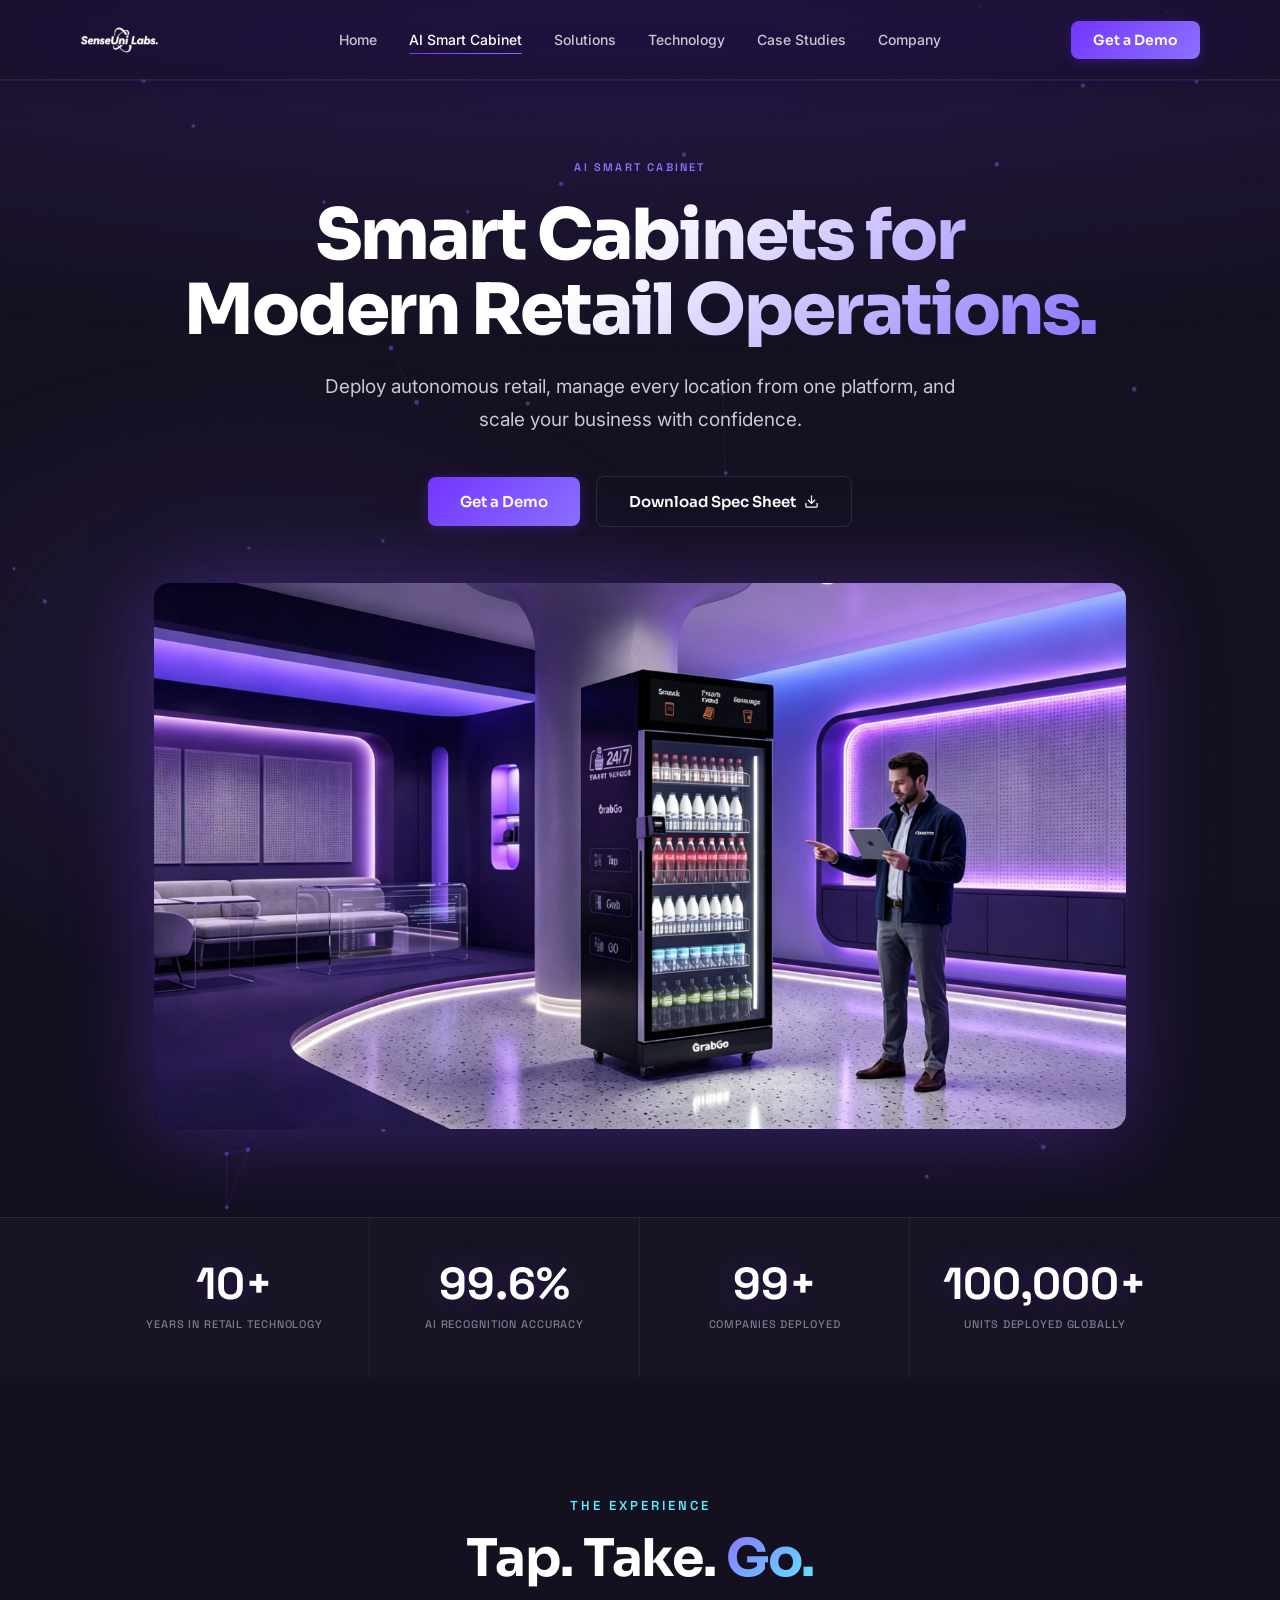
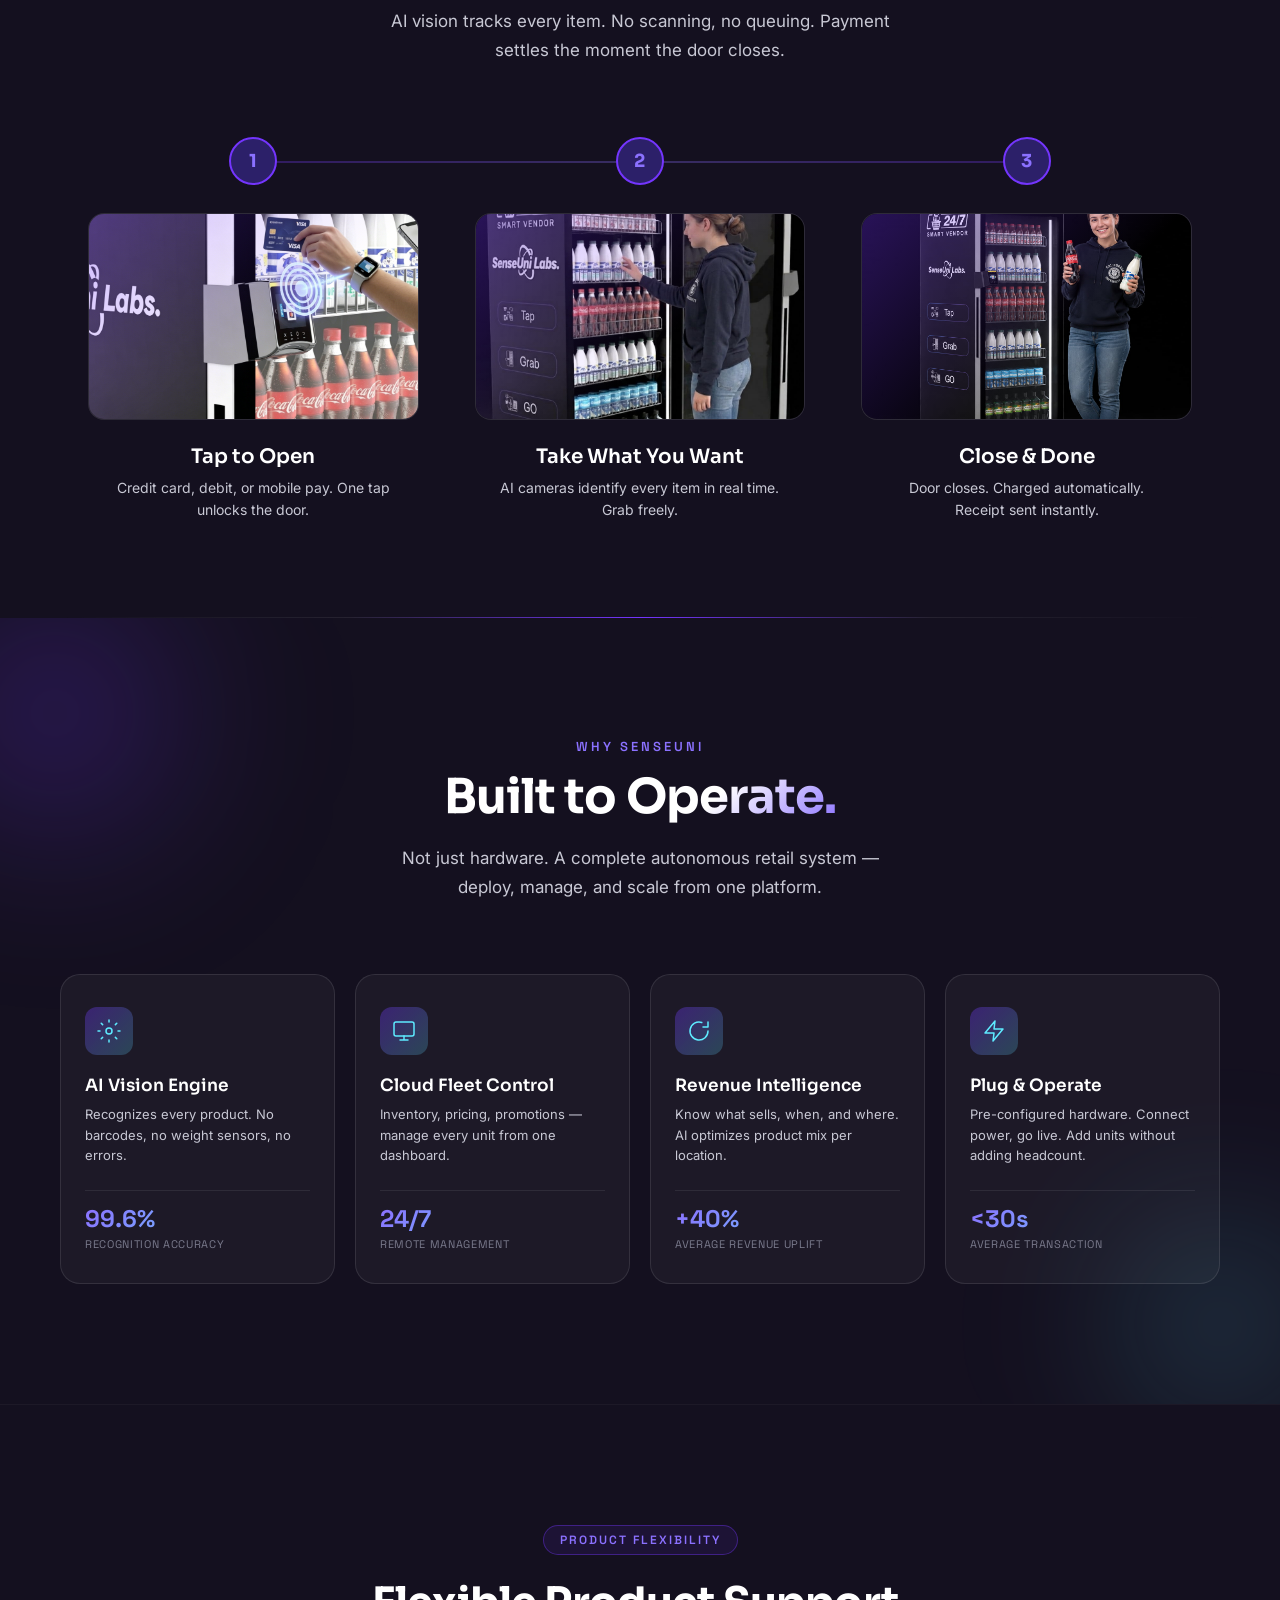
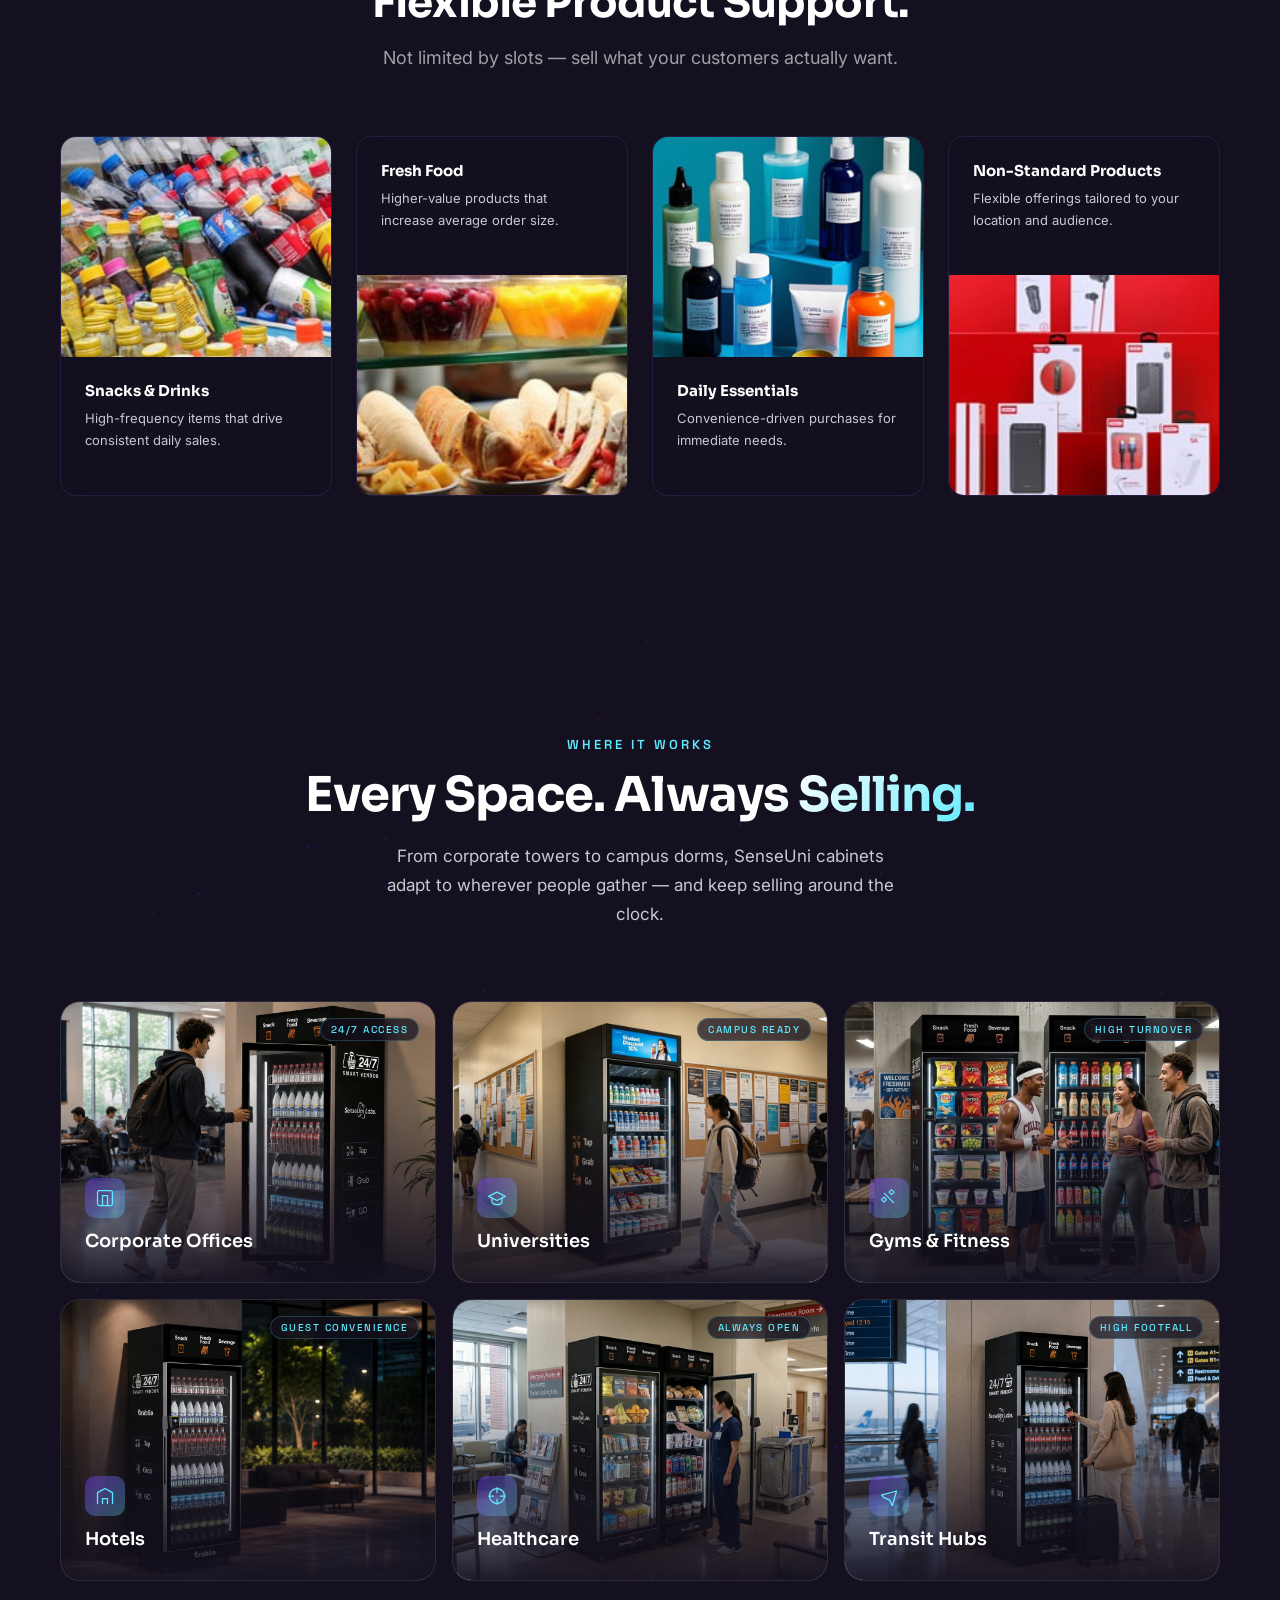
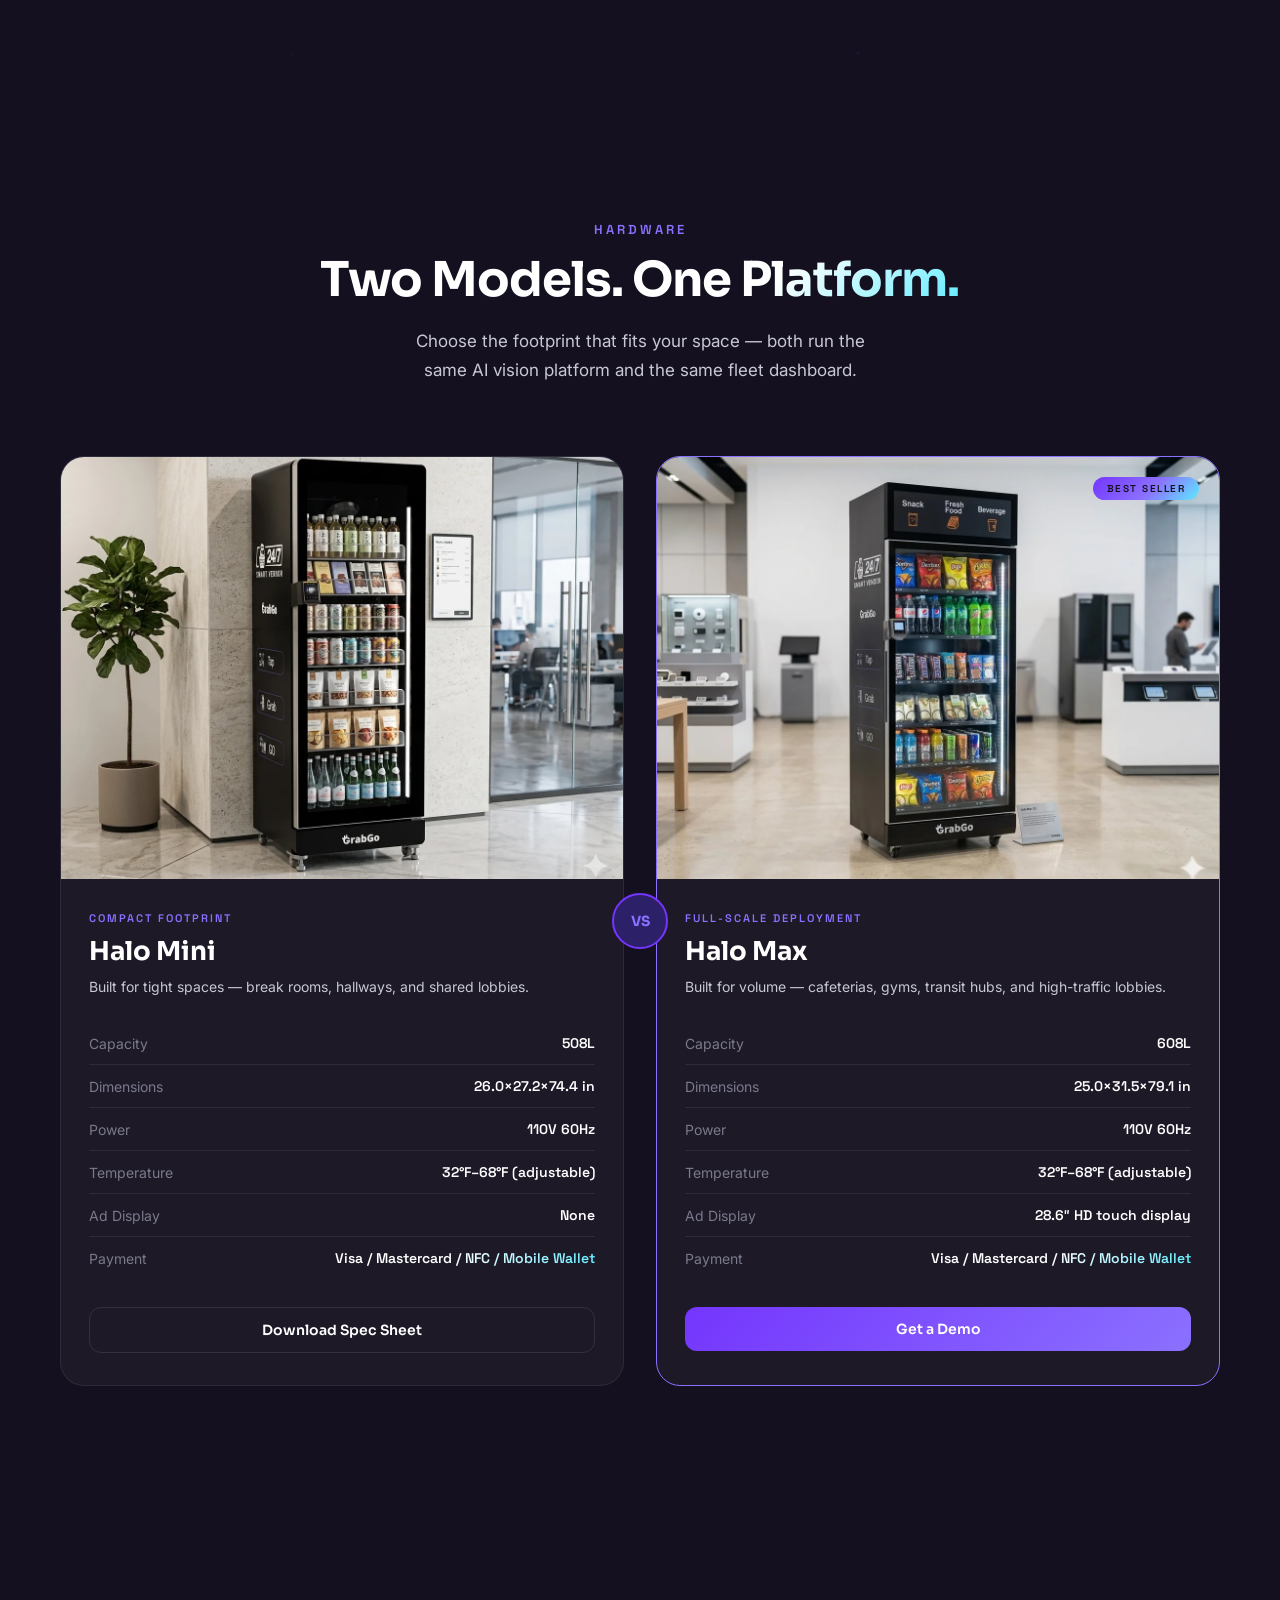
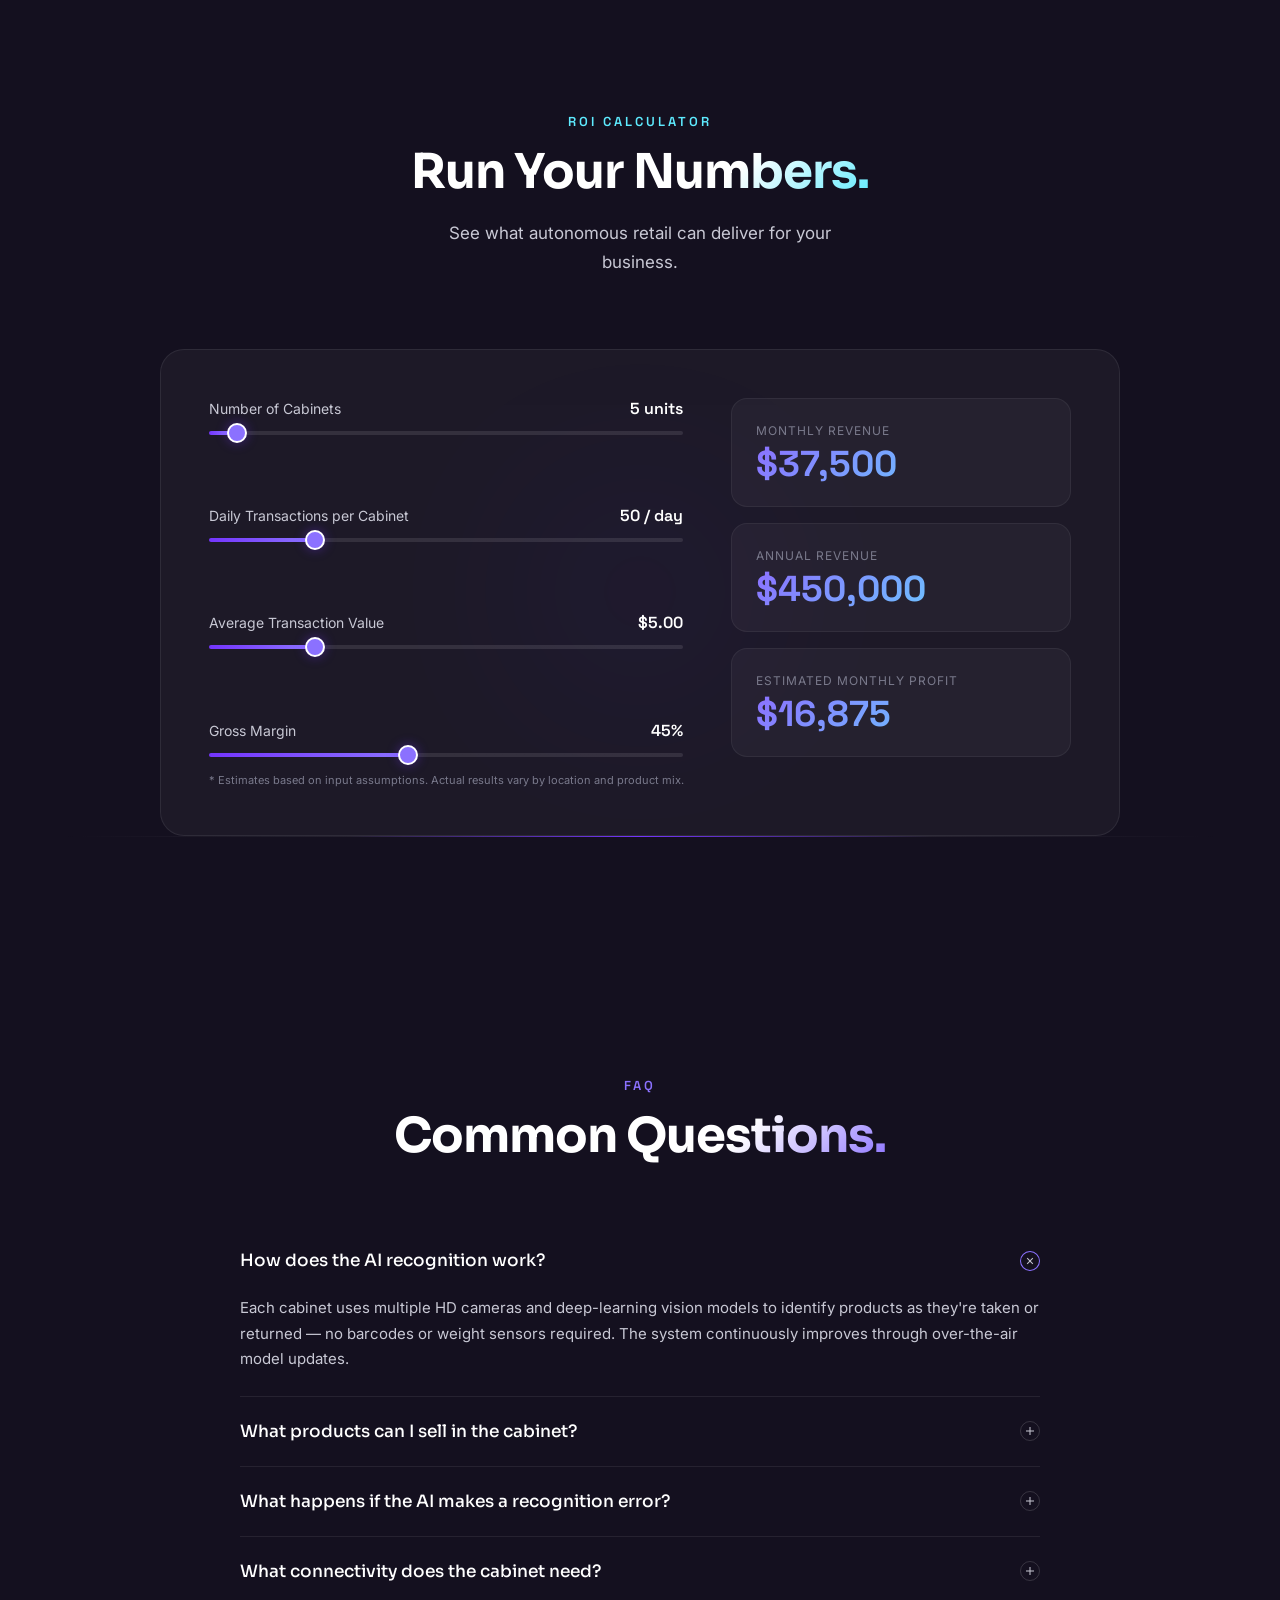
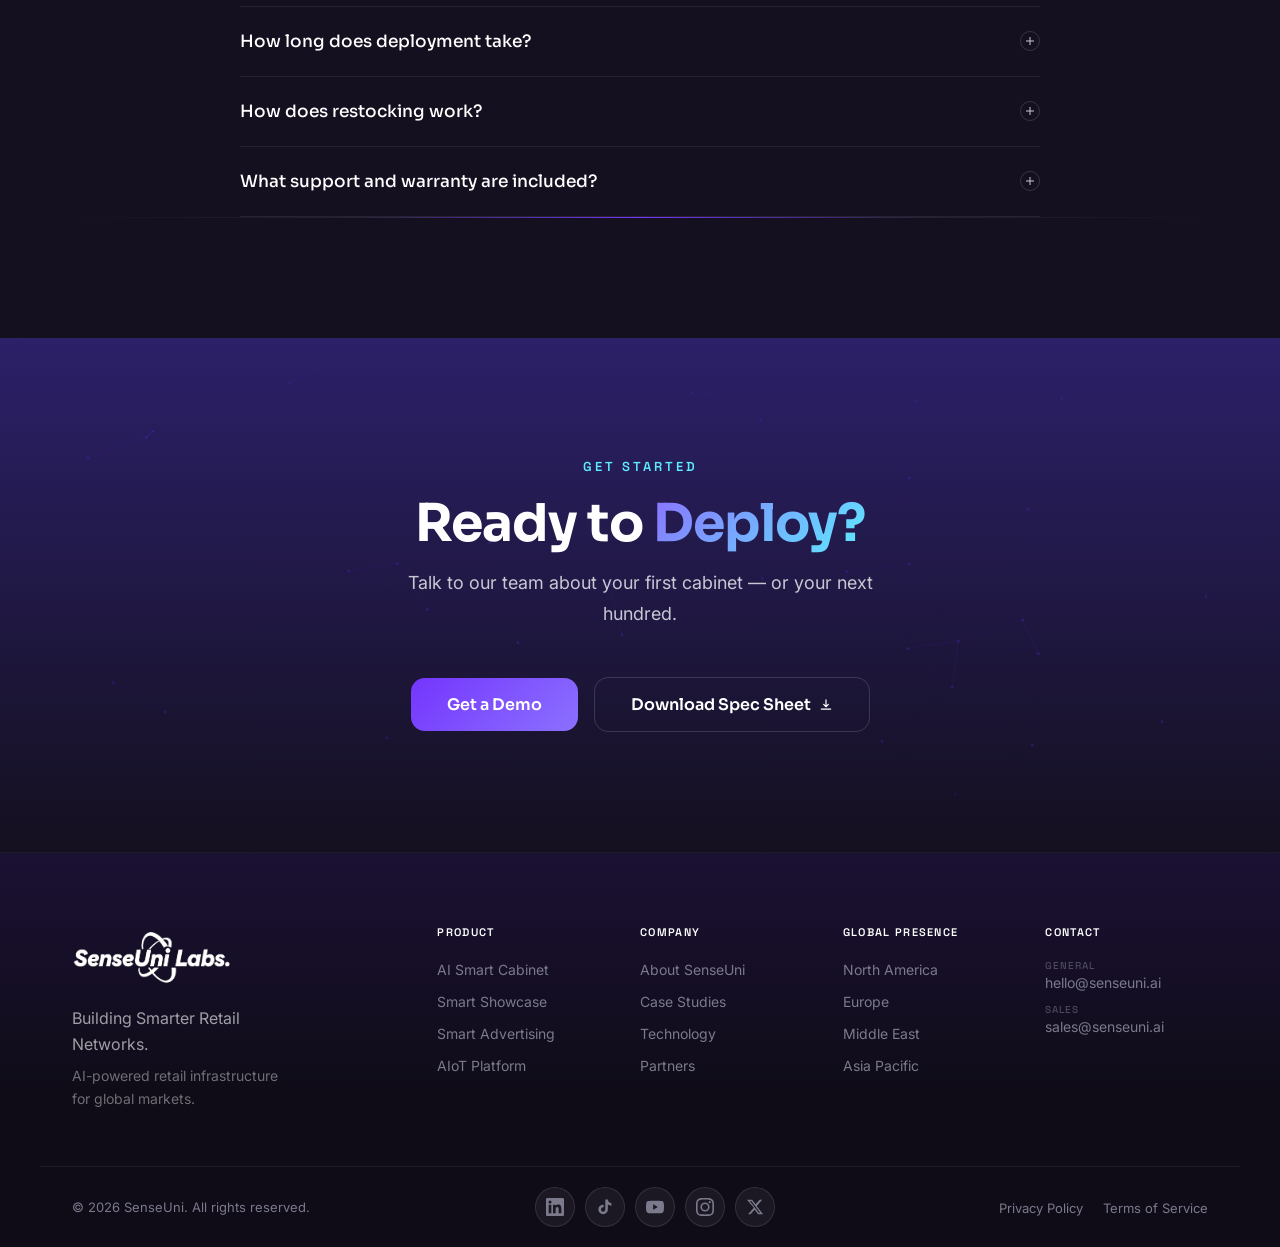
==== ai-smart-cabinet.html @ 122704c2 "initial commit" ====
﻿<!DOCTYPE html>
<html lang="en">
<head>
  <meta charset="UTF-8" />
  <meta name="viewport" content="width=device-width, initial-scale=1.0" />
  <meta name="description" content="SenseUni AI Smart Cabinet — Deploy autonomous retail, manage every location from one platform, and scale your business with confidence." />
  <title>AI Smart Cabinet — SenseUni</title>

  <link rel="icon" type="image/webp" href="assets/images/logomini.webp" />
  <link rel="preconnect" href="https://fonts.googleapis.com" />
  <link rel="preconnect" href="https://fonts.gstatic.com" crossorigin />
  <link href="https://fonts.googleapis.com/css2?family=Sora:wght@300;400;500;600;700;800&family=Inter:wght@300;400;500;600&family=Space+Grotesk:wght@400;500;600;700&display=swap" rel="stylesheet" />

  <style>
    /* ═══════════════════════════════════════
       DESIGN TOKENS
    ═══════════════════════════════════════ */
    :root {
      --color-bg:              #14101F;
      --color-bg-footer:       #0F0C18;
      --color-brand:           #2C2069;
      --color-accent:          #7435FD;
      --color-highlight:       #8B71FF;
      --color-cyan:            #5EEBFF;

      --color-nav-bg:          rgba(20, 16, 31, 0.55);
      --color-nav-bg-scrolled: rgba(20, 16, 31, 0.72);
      --color-nav-border:      rgba(255, 255, 255, 0.08);
      --color-footer-border:   rgba(255, 255, 255, 0.06);

      --color-border:          rgba(255, 255, 255, 0.10);
      --color-border-glow:     rgba(116, 53, 253, 0.40);
      --color-surface:         rgba(255, 255, 255, 0.04);

      --color-text-primary:    #FFFFFF;
      --color-text-secondary:  #C8C8D4;
      --color-text-muted:      #7A7A8C;

      --gradient-btn:  linear-gradient(135deg, var(--color-accent), var(--color-highlight));
      --gradient-card: linear-gradient(135deg, rgba(44, 32, 105, 0.20) 0%, rgba(116, 53, 253, 0.06) 100%);

      --font-heading: 'Sora', sans-serif;
      --font-body:    'Inter', sans-serif;
      --font-data:    'Space Grotesk', sans-serif;

      --radius-sm: 8px;
      --radius-md: 16px;
      --radius-lg: 24px;

      --nav-height: 80px;

      --ease-out:        cubic-bezier(0.22, 1, 0.36, 1);
      --transition-base: 0.3s;
      --transition-slow: 0.5s;
    }

    /* ═══════════════════════════════════════
       RESET & STICKY-FOOTER
    ═══════════════════════════════════════ */
    *, *::before, *::after { box-sizing: border-box; margin: 0; padding: 0; }

    html {
      scroll-behavior: smooth;
      scrollbar-width: thin;
      scrollbar-color: var(--color-highlight) rgba(20, 16, 31, 0.4);
    }

    body {
      display: flex;
      flex-direction: column;
      min-height: 100vh;
      background-color: var(--color-bg);
      color: var(--color-text-primary);
      font-family: var(--font-body);
      overflow-x: hidden;
    }

    a { text-decoration: none; }

    /* ═══════════════════════════════════════
       CUSTOM SCROLLBAR
    ═══════════════════════════════════════ */
    ::-webkit-scrollbar        { width: 6px; }
    ::-webkit-scrollbar-track  { background: rgba(20, 16, 31, 0.4); }
    ::-webkit-scrollbar-thumb  {
      background: linear-gradient(to bottom, var(--color-accent), var(--color-highlight));
      border-radius: 3px;
    }
    ::-webkit-scrollbar-thumb:hover {
      background: var(--color-highlight);
      box-shadow: 0 0 8px rgba(139, 113, 255, 0.50);
    }

    /* ═══════════════════════════════════════
       AMBIENT GLOW LAYERS (z-index 0)
    ═══════════════════════════════════════ */
    body::before {
      content: '';
      position: fixed;
      top: 0; left: 0; right: 0;
      height: 90vh;
      background: radial-gradient(
        ellipse 160% 65% at 50% -8%,
        rgba(116, 53, 253, 0.28) 0%,
        rgba(116, 53, 253, 0.10) 42%,
        rgba(116, 53, 253, 0.03) 68%,
        transparent 80%
      );
      pointer-events: none;
      z-index: 0;
    }

    body::after {
      content: '';
      position: fixed;
      bottom: -10%; left: -15%;
      width: 70vw; height: 70vh;
      background: radial-gradient(
        ellipse at center,
        rgba(139, 113, 255, 0.10) 0%,
        rgba(116, 53, 253, 0.04) 50%,
        transparent 75%
      );
      pointer-events: none;
      z-index: 0;
    }

    /* Grain texture (z-index 2) */
    .grain-overlay {
      position: fixed;
      inset: 0;
      background-image: url("data:image/svg+xml,%3Csvg xmlns='http://www.w3.org/2000/svg' width='200' height='200'%3E%3Cfilter id='n'%3E%3CfeTurbulence type='fractalNoise' baseFrequency='0.85' numOctaves='4' stitchTiles='stitch'/%3E%3CfeColorMatrix type='saturate' values='0'/%3E%3C/filter%3E%3Crect width='200' height='200' filter='url(%23n)'/%3E%3C/svg%3E");
      background-repeat: repeat;
      background-size: 200px 200px;
      opacity: 0.035;
      mix-blend-mode: overlay;
      pointer-events: none;
      z-index: 2;
    }

    /* ═══════════════════════════════════════
       KEYFRAMES
    ═══════════════════════════════════════ */
    @keyframes navSlideDown {
      from { opacity: 0; transform: translateY(-8px); }
      to   { opacity: 1; transform: translateY(0); }
    }

    @keyframes fadeUp {
      from { opacity: 0; transform: translateY(20px); }
      to   { opacity: 1; transform: translateY(0); }
    }

    @keyframes imageReveal {
      from { opacity: 0; transform: scale(0.97) translateY(10px); }
      to   { opacity: 1; transform: scale(1)    translateY(0); }
    }

    /* Grander entrance for the centred product image — slower, rises more */
    @keyframes productReveal {
      from { opacity: 0; transform: scale(0.97) translateY(40px); }
      to   { opacity: 1; transform: scale(1)    translateY(0); }
    }

    /* ═══════════════════════════════════════
       PREFERS REDUCED MOTION
    ═══════════════════════════════════════ */
    @media (prefers-reduced-motion: reduce) {
      .nav,
      .cabinet-hero__eyebrow,
      .cabinet-hero__headline,
      .cabinet-hero__sub,
      .cabinet-hero__ctas,
      .cabinet-hero__visual,
      .cabinet-hero__product,
      .footer__main > * {
        animation: none !important;
        opacity: 1 !important;
        transform: none !important;
      }

      .back-to-top              { transition: opacity 0.2s ease !important; }
      .back-to-top,
      .back-to-top.is-visible,
      .back-to-top:hover        { transform: none !important; }
    }

    /* ═══════════════════════════════════════
       NAVIGATION (z-index 1000)
    ═══════════════════════════════════════ */
    .nav {
      position: fixed;
      top: 0; left: 0; right: 0;
      z-index: 1000;
      height: var(--nav-height);
      background: var(--color-nav-bg);
      backdrop-filter: blur(28px) saturate(160%);
      -webkit-backdrop-filter: blur(28px) saturate(160%);
      border-bottom: 1px solid var(--color-nav-border);
      box-shadow: 0 1px 0 0 rgba(116, 53, 253, 0.18), 0 4px 32px rgba(0, 0, 0, 0.30);
      transition: transform      0.4s var(--ease-out),
                  background     0.4s var(--ease-out),
                  border-color   0.4s var(--ease-out),
                  box-shadow     0.4s var(--ease-out);
      animation: navSlideDown 0.7s var(--ease-out) both;
    }

    .nav.is-scrolled {
      background: var(--color-nav-bg-scrolled);
      border-bottom-color: rgba(255, 255, 255, 0.12);
      box-shadow: 0 1px 0 0 rgba(116, 53, 253, 0.22), 0 8px 48px rgba(0, 0, 0, 0.50);
    }

    .nav.is-hidden { transform: translateY(-100%); pointer-events: none; }

    .nav__inner {
      max-width: 1200px;
      margin: 0 auto;
      padding: 0 40px;
      height: 100%;
      display: flex;
      align-items: center;
      position: relative;
    }

    .nav__logo { display: flex; align-items: center; gap: 10px; flex-shrink: 0; }

    .nav__links {
      display: flex;
      align-items: center;
      gap: 6px;
      list-style: none;
      position: absolute;
      left: 50%;
      transform: translateX(-50%);
      z-index: 1;
    }

    .nav__link {
      position: relative;
      display: inline-block;
      padding: 6px 13px;
      font-family: var(--font-body);
      font-size: 14px;
      font-weight: 500;
      color: var(--color-text-secondary);
      border-radius: var(--radius-sm);
      transition: color var(--transition-base) var(--ease-out),
                  background var(--transition-base) var(--ease-out);
      white-space: nowrap;
    }

    .nav__link::after {
      content: '';
      position: absolute;
      bottom: 0;
      left: 13px; right: 13px;
      height: 1.5px;
      background: var(--gradient-btn);
      border-radius: 2px;
      transform: scaleX(0);
      transform-origin: center;
      transition: transform var(--transition-base) var(--ease-out);
    }

    .nav__link:hover                { color: var(--color-text-primary); background: rgba(255,255,255,0.05); }
    .nav__link:hover::after         { transform: scaleX(1); }
    .nav__link.is-active            { color: var(--color-text-primary); }
    .nav__link.is-active::after     { transform: scaleX(1); }

    .nav__cta { flex-shrink: 0; margin-left: auto; }

    /* Buttons */
    .btn--primary {
      display: inline-flex;
      align-items: center;
      gap: 6px;
      padding: 10px 22px;
      border-radius: var(--radius-sm);
      font-family: var(--font-heading);
      font-size: 14px;
      font-weight: 600;
      color: var(--color-text-primary);
      background: var(--gradient-btn);
      border: none;
      cursor: pointer;
      box-shadow: 0 2px 12px rgba(116, 53, 253, 0.28);
      transition: transform var(--transition-base) var(--ease-out),
                  box-shadow var(--transition-base) var(--ease-out);
      position: relative;
      overflow: hidden;
      white-space: nowrap;
    }

    .btn--primary::before {
      content: '';
      position: absolute;
      inset: 0;
      background: linear-gradient(135deg, rgba(255,255,255,0.14) 0%, transparent 55%);
      opacity: 0;
      transition: opacity var(--transition-base) var(--ease-out);
    }

    .btn--primary:hover         { transform: translateY(-2px); box-shadow: 0 0 20px rgba(116,53,253,0.55), 0 6px 24px rgba(116,53,253,0.32); }
    .btn--primary:hover::before { opacity: 1; }
    .btn--primary:active        { transform: translateY(0); }

    .btn--secondary {
      display: inline-flex;
      align-items: center;
      gap: 8px;
      padding: 10px 22px;
      border-radius: var(--radius-sm);
      font-family: var(--font-heading);
      font-size: 14px;
      font-weight: 600;
      color: var(--color-text-primary);
      background: transparent;
      border: 1.5px solid var(--color-border);
      cursor: pointer;
      transition: color var(--transition-base) var(--ease-out),
                  border-color var(--transition-base) var(--ease-out),
                  box-shadow var(--transition-base) var(--ease-out),
                  transform var(--transition-base) var(--ease-out);
      white-space: nowrap;
    }

    .btn--secondary:hover {
      border-color: var(--color-highlight);
      color: var(--color-highlight);
      transform: translateY(-2px);
      box-shadow: 0 4px 20px rgba(139, 113, 255, 0.18);
    }

    .btn--secondary:active { transform: translateY(0); }

    .btn--lg { padding: 15px 32px; font-size: 15px; }

    /* Hamburger */
    .nav__hamburger {
      display: none;
      flex-direction: column;
      justify-content: center;
      gap: 5px;
      width: 36px; height: 36px;
      padding: 6px;
      background: none; border: none; cursor: pointer;
      margin-left: auto;
      border-radius: var(--radius-sm);
      transition: background var(--transition-base) var(--ease-out);
    }

    .nav__hamburger:hover { background: rgba(255,255,255,0.06); }

    .nav__hamburger-line {
      display: block;
      width: 100%; height: 1.5px;
      background: var(--color-text-secondary);
      border-radius: 2px;
      transform-origin: center;
      transition: transform var(--transition-base) var(--ease-out),
                  opacity var(--transition-base) var(--ease-out);
    }

    .nav.is-open .nav__hamburger-line:nth-child(1) { transform: translateY(6.5px) rotate(45deg); }
    .nav.is-open .nav__hamburger-line:nth-child(2) { opacity: 0; transform: scaleX(0); }
    .nav.is-open .nav__hamburger-line:nth-child(3) { transform: translateY(-6.5px) rotate(-45deg); }

    /* Mobile drawer */
    .nav__drawer {
      display: none;
      position: fixed;
      top: var(--nav-height); left: 0; right: 0;
      background: rgba(15, 12, 24, 0.97);
      backdrop-filter: blur(24px);
      -webkit-backdrop-filter: blur(24px);
      border-bottom: 1px solid var(--color-nav-border);
      padding: 16px 24px 24px;
      transform: translateY(-8px);
      opacity: 0;
      pointer-events: none;
      transition: transform var(--transition-slow) var(--ease-out),
                  opacity var(--transition-slow) var(--ease-out);
      z-index: 999;
    }

    .nav__drawer.is-open { transform: translateY(0); opacity: 1; pointer-events: all; }
    .nav__drawer-links   { list-style: none; display: flex; flex-direction: column; gap: 2px; }

    .nav__drawer-link {
      display: block;
      padding: 12px 8px;
      font-family: var(--font-body);
      font-size: 15px; font-weight: 500;
      color: var(--color-text-secondary);
      border-bottom: 1px solid rgba(255,255,255,0.05);
      transition: color var(--transition-base) var(--ease-out);
    }

    .nav__drawer-link:hover { color: var(--color-text-primary); }
    .nav__drawer-cta        { margin-top: 20px; width: 100%; justify-content: center; }

    @media (max-width: 900px) {
      .nav__links     { display: none; }
      .nav__cta       { display: none; }
      .nav__hamburger { display: flex; }
      .nav__drawer    { display: block; }
    }

    @media (max-width: 480px) { .nav__inner { padding: 0 20px; } }

    /* ═══════════════════════════════════════
       PAGE LAYOUT
    ═══════════════════════════════════════ */
    main { flex: 1 0 auto; position: relative; z-index: 3; }

    .section-wrap {
      max-width: 1160px;
      margin: 0 auto;
      padding: 0 40px;
    }

    @media (max-width: 640px) { .section-wrap { padding: 0 20px; } }

    /* ═══════════════════════════════════════
       TYPE UTILITIES
    ═══════════════════════════════════════ */
    .t-display {
      font-family: var(--font-heading);
      font-size: clamp(36px, 5.5vw, 76px);
      font-weight: 800;
      letter-spacing: -0.03em;
      line-height: 1.06;
      color: var(--color-text-primary);
    }

    .gradient-text {
      background: linear-gradient(135deg, var(--color-text-primary) 45%, var(--color-highlight));
      -webkit-background-clip: text;
      -webkit-text-fill-color: transparent;
      background-clip: text;
    }

    /* ═══════════════════════════════════════
       SECTION 1A — HERO (CENTRED) WITH PARTICLE CANVAS
    ═══════════════════════════════════════ */
    .cabinet-hero {
      position: relative;
      min-height: 100vh;
      display: flex;
      align-items: flex-start;   /* content starts at top of the min-height zone */
      padding-top: var(--nav-height);
      overflow: hidden;
    }

    /* Particle canvas covers the FULL hero section, including behind the product */
    #hero-canvas {
      position: absolute;
      inset: 0;
      width: 100%;
      height: 100%;
      pointer-events: none;
      z-index: 0;
    }

    /* Centred single-column layout */
    .cabinet-hero__inner {
      position: relative;
      z-index: 1;
      display: flex;
      flex-direction: column;
      align-items: center;
      text-align: center;
      width: 100%;
      padding: 80px 0 88px;
      gap: 0; /* controlled per-element */
    }

    /* ── Text block ── */
    .cabinet-hero__text {
      display: flex;
      flex-direction: column;
      align-items: center;
      width: 100%;
    }

    .cabinet-hero__eyebrow {
      font-family: var(--font-data);
      font-size: 11px;
      font-weight: 600;
      letter-spacing: 0.20em;
      text-transform: uppercase;
      color: var(--color-highlight);
      margin-bottom: 24px;
      animation: fadeUp 0.7s var(--ease-out) 0.20s both;
    }

    .cabinet-hero__headline {
      margin-bottom: 24px;
      animation: fadeUp 0.8s var(--ease-out) 0.36s both;
    }

    .cabinet-hero__sub {
      font-family: var(--font-body);
      font-size: clamp(16px, 1.6vw, 19px);
      line-height: 1.7;
      color: var(--color-text-secondary);
      max-width: 640px;
      margin-bottom: 40px;
      animation: fadeUp 0.8s var(--ease-out) 0.52s both;
    }

    .cabinet-hero__ctas {
      display: flex;
      align-items: center;
      justify-content: center;
      gap: 16px;
      flex-wrap: wrap;
      animation: fadeUp 0.8s var(--ease-out) 0.68s both;
    }

    /* ── Large centred product image ── */
    .cabinet-hero__product {
      width: 90%;
      max-width: 1100px;
      margin: 56px auto 0;
      animation: productReveal 0.8s var(--ease-out) 0.90s both;
    }

    .cabinet-hero__img {
      width: 100%;
      height: auto;
      display: block;
      border-radius: var(--radius-md);
      /* Prominent purple glow that echoes the brand */
      box-shadow: 0 8px 80px rgba(116, 53, 253, 0.25),
                  0 0 120px rgba(139, 113, 255, 0.12);
      /* Subtle lift on hover */
      transition: transform 0.4s var(--ease-out),
                  box-shadow 0.4s var(--ease-out);
    }

    .cabinet-hero__img:hover {
      transform: translateY(-4px);
      box-shadow: 0 16px 100px rgba(116, 53, 253, 0.32),
                  0 0 140px rgba(139, 113, 255, 0.16);
    }

    /* ── Hero responsive ── */
    @media (max-width: 768px) {
      .cabinet-hero__inner   { padding: 64px 0 64px; }
      .cabinet-hero__product { width: 100%; margin-top: 40px; }
    }

    @media (max-width: 480px) {
      .cabinet-hero__inner { padding: 48px 0 48px; }
      .cabinet-hero__ctas  { flex-direction: column; align-items: stretch; }
      .cabinet-hero__ctas .btn--primary,
      .cabinet-hero__ctas .btn--secondary { justify-content: center; }
      .cabinet-hero__img   { border-radius: var(--radius-sm); }
    }

    /* ═══════════════════════════════════════
       SECTION 1B — DATA ANCHORS
    ═══════════════════════════════════════ */
    .data-anchors {
      position: relative;
      z-index: 3;
      border-top: 1px solid rgba(255, 255, 255, 0.08);
      background: rgba(255, 255, 255, 0.02);
    }

    .data-anchors__inner {
      max-width: 1160px;
      margin: 0 auto;
      padding: 0 40px;
      display: grid;
      grid-template-columns: repeat(4, 1fr);
    }

    .data-anchors__stat {
      padding: 44px 32px;
      text-align: center;
      border-right: 1px solid rgba(255, 255, 255, 0.06);
      transition: background var(--transition-base) var(--ease-out);
    }

    .data-anchors__stat:last-child { border-right: none; }

    .data-anchors__stat:hover {
      background: rgba(116, 53, 253, 0.04);
    }

    .data-anchors__number {
      font-family: var(--font-data);
      font-size: clamp(32px, 3.5vw, 52px);
      font-weight: 700;
      line-height: 1;
      color: var(--color-text-primary);
      text-shadow: 0 0 32px rgba(116, 53, 253, 0.30);
      margin-bottom: 10px;
      /* Start hidden; JS count-up will reveal */
      will-change: contents;
    }

    .data-anchors__label {
      font-family: var(--font-data);
      font-size: 11px;
      font-weight: 500;
      letter-spacing: 0.08em;
      text-transform: uppercase;
      color: var(--color-text-muted);
      line-height: 1.5;
    }

    /* Data anchors responsive */
    @media (max-width: 780px) {
      .data-anchors__inner {
        grid-template-columns: repeat(2, 1fr);
        padding: 0 24px;
      }

      .data-anchors__stat:nth-child(2) { border-right: none; }
      .data-anchors__stat:nth-child(1),
      .data-anchors__stat:nth-child(2) {
        border-bottom: 1px solid rgba(255, 255, 255, 0.06);
      }
    }

    @media (max-width: 480px) {
      .data-anchors__inner { grid-template-columns: 1fr; padding: 0 20px; }
      .data-anchors__stat  { border-right: none !important; border-bottom: 1px solid rgba(255,255,255,0.06); }
      .data-anchors__stat:last-child { border-bottom: none; }
      .data-anchors__stat { padding: 32px 20px; }
    }

    /* ═══════════════════════════════════════
       SHARED SECTION UTILITIES (S2–S5)
    ═══════════════════════════════════════ */
    .section-label {
      display: block;
      font-family: var(--font-data);
      font-size: 13px;
      font-weight: 600;
      letter-spacing: 3px;
      text-transform: uppercase;
      text-align: center;
      margin-bottom: 16px;
    }

    .section-inner {
      max-width: 1280px;
      margin: 0 auto;
    }

    .section-divider {
      display: block;
      height: 1px;
      max-width: 1280px;
      margin: 0 auto;
      border: none;
      background: linear-gradient(90deg, transparent, rgba(255, 255, 255, 0.08), var(--color-accent), rgba(255, 255, 255, 0.08), transparent);
    }

    .gradient-text-cyan {
      background: linear-gradient(135deg, var(--color-text-primary) 45%, var(--color-cyan));
      -webkit-background-clip: text;
      -webkit-text-fill-color: transparent;
      background-clip: text;
    }

    @keyframes pulseGlow {
      0%, 100% { box-shadow: 0 0 0 0 rgba(116, 53, 253, 0); }
      50%      { box-shadow: 0 0 0 12px rgba(116, 53, 253, 0.15); }
    }

    @keyframes floatY {
      0%, 100% { transform: translateY(0); }
      50%      { transform: translateY(-4px); }
    }

    @keyframes orbDriftA {
      0%, 100% { transform: translate(0, 0); }
      25%      { transform: translate(28px, -22px); }
      50%      { transform: translate(8px, 28px); }
      75%      { transform: translate(-26px, 8px); }
    }

    @keyframes orbDriftB {
      0%, 100% { transform: translate(0, 0); }
      30%      { transform: translate(-26px, -16px); }
      60%      { transform: translate(20px, 24px); }
      85%      { transform: translate(14px, -28px); }
    }

    @property --angle {
      syntax: '<angle>';
      initial-value: 0deg;
      inherits: false;
    }

    @keyframes rotateAngle {
      to { --angle: 360deg; }
    }

    @keyframes vsPop {
      from { transform: translate(-50%, -50%) scale(0); opacity: 0; }
      to   { transform: translate(-50%, -50%) scale(1); opacity: 1; }
    }

    /* ═══════════════════════════════════════
       SECTION 2 — THE EXPERIENCE
       3-step horizontal walkthrough
    ═══════════════════════════════════════ */
    .experience {
      position: relative;
      z-index: 3;
      padding: 120px 60px 0;
    }

    .experience__label { color: var(--color-cyan); }

    .experience__headline {
      font-family: var(--font-heading);
      font-size: 52px;
      font-weight: 700;
      letter-spacing: -0.02em;
      line-height: 1.1;
      text-align: center;
      margin-bottom: 20px;
    }

    .experience__go {
      background: linear-gradient(135deg, var(--color-highlight), var(--color-cyan));
      -webkit-background-clip: text;
      -webkit-text-fill-color: transparent;
      background-clip: text;
    }

    .experience__sub {
      font-family: var(--font-body);
      font-size: 17px;
      line-height: 1.7;
      color: var(--color-text-secondary);
      text-align: center;
      max-width: 520px;
      margin: 0 auto;
    }

    .experience__steps {
      position: relative;
      display: grid;
      grid-template-columns: repeat(3, 1fr);
      margin-top: 72px;
      padding-bottom: 96px;
    }

    .experience__line {
      position: absolute;
      top: 24px;
      left: 16%;
      right: 16%;
      height: 2px;
      background: linear-gradient(90deg, var(--color-accent), var(--color-highlight), var(--color-accent));
      opacity: 0.3;
      transform: scaleX(0);
      transform-origin: left;
      transition: transform 0.8s var(--ease-out);
      z-index: 0;
    }

    .experience__line.in-view { transform: scaleX(1); }

    .experience__step {
      position: relative;
      z-index: 1;
      display: flex;
      flex-direction: column;
      align-items: center;
      text-align: center;
      min-width: 0;
      padding: 0 28px;
      opacity: 0;
      transform: translateY(30px);
      transition: opacity 0.6s var(--ease-out), transform 0.6s var(--ease-out);
    }

    .experience__step.in-view { opacity: 1; transform: translateY(0); }

    .experience__circle {
      width: 48px; height: 48px;
      display: flex;
      align-items: center;
      justify-content: center;
      border-radius: 50%;
      background: var(--color-brand);
      border: 2px solid var(--color-accent);
      font-family: var(--font-heading);
      font-size: 18px;
      font-weight: 700;
      color: var(--color-highlight);
      margin-bottom: 28px;
      animation: pulseGlow 2.5s ease-out infinite;
    }

    .experience__step:nth-of-type(1) .experience__circle { animation-delay: 0s;   }
    .experience__step:nth-of-type(2) .experience__circle { animation-delay: 0.8s; }
    .experience__step:nth-of-type(3) .experience__circle { animation-delay: 1.6s; }

    .experience__image {
      position: relative;
      display: flex;
      align-items: center;
      justify-content: center;
      width: 100%;
      aspect-ratio: 16 / 10;
      border-radius: 16px;
      overflow: hidden;
      background: rgba(255, 255, 255, 0.04);
      border: 1px solid rgba(255, 255, 255, 0.08);
      margin-bottom: 24px;
      transition: transform 0.3s ease, border-color 0.3s ease;
    }

    .experience__image::before {
      content: '';
      position: absolute;
      inset: 0;
      z-index: 1;
      background: linear-gradient(135deg, rgba(116, 53, 253, 0.35) 0%, transparent 60%);
      pointer-events: none;
    }

    .experience__image img {
      display: block;
      width: 100%;
      height: 100%;
      object-fit: cover;
    }

    .experience__image:hover {
      transform: scale(1.03);
      border-color: var(--color-accent);
    }

    .experience__step-title {
      font-family: var(--font-heading);
      font-size: 20px;
      font-weight: 600;
      margin-bottom: 8px;
    }

    .experience__step-desc {
      font-family: var(--font-body);
      font-size: 14px;
      line-height: 1.6;
      color: var(--color-text-secondary);
      max-width: 280px;
    }

    @media (max-width: 860px) {
      .experience__steps { grid-template-columns: 1fr; gap: 56px; }
      .experience__line  { display: none; }
      .experience__step  { padding: 0; }
    }

    /* ═══════════════════════════════════════
       SECTION 3 — WHY SENSEUNI
       4-card value-proposition grid w/ floating orbs
    ═══════════════════════════════════════ */
    .why-operate {
      position: relative;
      z-index: 3;
      padding: 120px 60px;
      overflow: hidden;
    }

    .why-operate__orb {
      position: absolute;
      border-radius: 50%;
      filter: blur(80px);
      pointer-events: none;
      z-index: 0;
    }

    .why-operate__orb--1 {
      width: 350px; height: 350px;
      top: -80px; left: -120px;
      background: radial-gradient(circle, rgba(116, 53, 253, 0.35), transparent 72%);
      animation: orbDriftA 15s ease-in-out infinite;
    }

    .why-operate__orb--2 {
      width: 280px; height: 280px;
      bottom: -60px; right: -80px;
      background: radial-gradient(circle, rgba(94, 235, 255, 0.26), transparent 72%);
      animation: orbDriftB 20s ease-in-out infinite;
    }

    .why-operate__label { position: relative; z-index: 1; color: var(--color-highlight); }

    .why-operate__headline {
      position: relative;
      z-index: 1;
      font-family: var(--font-heading);
      font-size: 48px;
      font-weight: 700;
      letter-spacing: -0.02em;
      line-height: 1.1;
      text-align: center;
      margin-bottom: 20px;
    }

    .why-operate__sub {
      position: relative;
      z-index: 1;
      font-family: var(--font-body);
      font-size: 17px;
      line-height: 1.7;
      color: var(--color-text-secondary);
      text-align: center;
      max-width: 480px;
      margin: 0 auto;
    }

    .why-operate__grid {
      position: relative;
      z-index: 1;
      display: grid;
      grid-template-columns: repeat(4, 1fr);
      gap: 20px;
      margin-top: 72px;
    }

    .why-operate__card {
      position: relative;
      overflow: hidden;
      background: var(--color-surface);
      border: 1px solid var(--color-border);
      border-radius: 20px;
      padding: 32px 24px;
      opacity: 0;
      transform: translateY(30px);
      transition: opacity 0.5s var(--ease-out),
                  transform 0.4s cubic-bezier(.25, .46, .45, .94),
                  background 0.4s cubic-bezier(.25, .46, .45, .94),
                  border-color 0.4s cubic-bezier(.25, .46, .45, .94);
    }

    .why-operate__card.in-view { opacity: 1; transform: translateY(0); }

    .why-operate__card::before {
      content: '';
      position: absolute;
      top: 0; left: 0; right: 0;
      height: 1px;
      background: linear-gradient(90deg, transparent, var(--color-accent), transparent);
      opacity: 0;
      transition: opacity 0.4s ease;
    }

    .why-operate__card:hover {
      transform: translateY(-4px);
      background: rgba(255, 255, 255, 0.08);
      border-color: rgba(116, 53, 253, 0.4);
    }

    .why-operate__card:hover::before { opacity: 1; }

    .why-operate__icon {
      width: 48px; height: 48px;
      display: flex;
      align-items: center;
      justify-content: center;
      border-radius: 12px;
      background: linear-gradient(135deg, rgba(116, 53, 253, 0.35), rgba(94, 235, 255, 0.22));
      margin-bottom: 20px;
      animation: floatY 3s ease-in-out infinite;
    }

    .why-operate__icon svg { display: block; color: var(--color-cyan); }

    .why-operate__card:nth-child(1) .why-operate__icon { animation-delay: 0s;   }
    .why-operate__card:nth-child(2) .why-operate__icon { animation-delay: 0.6s; }
    .why-operate__card:nth-child(3) .why-operate__icon { animation-delay: 1.2s; }
    .why-operate__card:nth-child(4) .why-operate__icon { animation-delay: 1.8s; }

    .why-operate__card-title {
      font-family: var(--font-heading);
      font-size: 17px;
      font-weight: 600;
      margin-bottom: 8px;
    }

    .why-operate__card-desc {
      font-family: var(--font-body);
      font-size: 13px;
      line-height: 1.6;
      color: var(--color-text-secondary);
      margin-bottom: 24px;
    }

    .why-operate__metric {
      border-top: 1px solid rgba(255, 255, 255, 0.08);
      padding-top: 16px;
    }

    .why-operate__metric-value {
      font-family: var(--font-data);
      font-size: 24px;
      font-weight: 700;
      line-height: 1;
      background: linear-gradient(135deg, var(--color-highlight), var(--color-cyan));
      -webkit-background-clip: text;
      -webkit-text-fill-color: transparent;
      background-clip: text;
      margin-bottom: 6px;
    }

    .why-operate__metric-label {
      font-family: var(--font-data);
      font-size: 11px;
      letter-spacing: 0.06em;
      text-transform: uppercase;
      color: var(--color-text-muted);
    }

    @media (max-width: 980px) {
      .why-operate__grid { grid-template-columns: repeat(2, 1fr); }
    }

    @media (max-width: 560px) {
      .why-operate__grid { grid-template-columns: 1fr; }
    }

    /* ═══════════════════════════════════════
       SECTION 3b — PRODUCT FLEXIBILITY
       4-card staggered category grid
    ═══════════════════════════════════════ */
    .prod-flex {
      position: relative;
      z-index: 3;
      padding: 120px 0;
      border-top: 1px solid rgba(255, 255, 255, 0.04);
    }

    .prod-flex__inner {
      max-width: 1240px;
      margin: 0 auto;
      padding: 0 40px;
    }

    .prod-flex__head {
      text-align: center;
      margin-bottom: 64px;
    }

    .prod-flex__pill {
      display: inline-block;
      font-family: var(--font-data);
      font-size: 12px;
      font-weight: 600;
      letter-spacing: 2px;
      text-transform: uppercase;
      color: #8B71FF;
      border: 1px solid rgba(116, 53, 253, 0.4);
      background: rgba(116, 53, 253, 0.1);
      border-radius: 20px;
      padding: 6px 16px;
      margin-bottom: 24px;
    }

    .prod-flex__headline {
      font-family: var(--font-heading);
      font-size: clamp(28px, 3.5vw, 42px);
      font-weight: 700;
      line-height: 1.15;
      letter-spacing: -0.02em;
      color: var(--color-text);
      max-width: 560px;
      margin: 0 auto 16px;
    }

    .prod-flex__sub {
      font-family: var(--font-body);
      font-size: 18px;
      line-height: 1.6;
      color: rgba(255, 255, 255, 0.6);
      max-width: 600px;
      margin: 0 auto;
    }

    /* ── 4-column grid ── */
    .prod-flex__grid {
      display: grid;
      grid-template-columns: repeat(4, 1fr);
      gap: 24px;
      align-items: start;
    }

    /* ── Individual card ── */
    .prod-card {
      background: rgba(20, 16, 31, 0.4);
      backdrop-filter: blur(12px);
      -webkit-backdrop-filter: blur(12px);
      border: 1px solid rgba(139, 113, 255, 0.15);
      border-radius: 16px;
      overflow: hidden;
      display: flex;
      flex-direction: column;
      min-height: 360px;
      opacity: 0;
      transform: translateY(28px);
      transition: opacity 0.6s var(--ease-out, cubic-bezier(.22,1,.36,1)),
                  transform 0.6s var(--ease-out, cubic-bezier(.22,1,.36,1)),
                  border-color 0.3s ease,
                  box-shadow 0.3s ease;
    }

    .prod-card.is-revealed {
      opacity: 1;
      transform: translateY(0);
    }

    .prod-card:hover {
      transform: translateY(-4px) !important;
      border-color: rgba(139, 113, 255, 0.35);
      box-shadow: 0 14px 48px rgba(116, 53, 253, 0.18);
    }

    /* Stagger delays (applied once is-revealed fires) */
    .prod-card:nth-child(1) { transition-delay: 0s,   0s,   0s, 0s; }
    .prod-card:nth-child(2) { transition-delay: 0.15s, 0.15s, 0s, 0s; }
    .prod-card:nth-child(3) { transition-delay: 0.30s, 0.30s, 0s, 0s; }
    .prod-card:nth-child(4) { transition-delay: 0.45s, 0.45s, 0s, 0s; }

    /* Alternating layout: card 2 & 4 — text on top, image below */
    .prod-card--flipped { flex-direction: column-reverse; }

    /* ── Image wrapper ── */
    .prod-card__img-wrap {
      width: 100%;
      height: 220px;
      overflow: hidden;
      flex-shrink: 0;
    }

    .prod-card__img-wrap img {
      width: 100%; height: 100%;
      object-fit: cover; display: block;
      transition: transform 0.45s var(--ease-out, cubic-bezier(.22,1,.36,1));
    }

    .prod-card:hover .prod-card__img-wrap img { transform: scale(1.04); }

    /* ── Text body ── */
    .prod-card__body {
      padding: 24px;
      flex: 1;
    }

    .prod-card__name {
      font-family: var(--font-heading);
      font-size: 15px;
      font-weight: 700;
      color: var(--color-text);
      margin-bottom: 8px;
    }

    .prod-card__desc {
      font-family: var(--font-body);
      font-size: 13px;
      line-height: 1.65;
      color: var(--color-text-secondary);
    }

    /* ── Responsive ── */
    @media (max-width: 960px) {
      .prod-flex__grid { grid-template-columns: repeat(2, 1fr); }
      .prod-card--flipped { flex-direction: column; }
    }
    @media (max-width: 540px) {
      .prod-flex { padding: 80px 0; }
      .prod-flex__inner { padding: 0 24px; }
      .prod-flex__grid { grid-template-columns: 1fr; }
    }

    /* ═══════════════════════════════════════
       SECTION 4 — WHERE IT WORKS
       6-scene grid w/ ambient particle canvas
    ═══════════════════════════════════════ */
    .scenes {
      position: relative;
      z-index: 3;
      padding: 120px 60px;
      overflow: hidden;
    }

    .scenes__canvas {
      position: absolute;
      inset: 0;
      width: 100%;
      height: 100%;
      pointer-events: none;
      z-index: 0;
      -webkit-mask-image: radial-gradient(ellipse 75% 75% at 50% 50%, #000 55%, transparent 100%);
      mask-image: radial-gradient(ellipse 75% 75% at 50% 50%, #000 55%, transparent 100%);
    }

    .scenes__label { position: relative; z-index: 1; color: var(--color-cyan); }

    .scenes__headline {
      position: relative;
      z-index: 1;
      font-family: var(--font-heading);
      font-size: 48px;
      font-weight: 700;
      letter-spacing: -0.02em;
      line-height: 1.1;
      text-align: center;
      margin-bottom: 20px;
    }

    .scenes__always {
      background: linear-gradient(135deg, var(--color-text-primary) 45%, var(--color-cyan));
      -webkit-background-clip: text;
      -webkit-text-fill-color: transparent;
      background-clip: text;
    }

    .scenes__sub {
      position: relative;
      z-index: 1;
      font-family: var(--font-body);
      font-size: 17px;
      line-height: 1.7;
      color: var(--color-text-secondary);
      text-align: center;
      max-width: 520px;
      margin: 0 auto;
    }

    .scenes__grid {
      position: relative;
      z-index: 1;
      display: grid;
      grid-template-columns: repeat(3, 1fr);
      gap: 16px;
      margin-top: 72px;
    }

    .scenes__card {
      position: relative;
      aspect-ratio: 4 / 3;
      border-radius: 20px;
      opacity: 0;
      transform: translateY(30px);
      transition: opacity 0.5s var(--ease-out), transform 0.4s var(--ease-out);
    }

    .scenes__card.in-view { opacity: 1; transform: translateY(0); }

    /* Animated conic-gradient glow ring — sits behind the clipped card,
       1px larger on each side so only a thin border peeks through on hover */
    .scenes__card::before {
      content: '';
      position: absolute;
      inset: -1px;
      border-radius: inherit;
      background: conic-gradient(from var(--angle, 0deg), transparent, var(--color-accent), var(--color-highlight), transparent);
      opacity: 0;
      transition: opacity 0.3s ease;
      z-index: 0;
    }

    .scenes__card:hover::before {
      opacity: 1;
      animation: rotateAngle 3s linear infinite;
    }

    .scenes__clip {
      position: relative;
      z-index: 1;
      width: 100%;
      height: 100%;
      border-radius: inherit;
      overflow: hidden;
      border: 1px solid rgba(255, 255, 255, 0.08);
      background: var(--color-surface);
      transition: transform 0.4s var(--ease-out), border-color 0.4s var(--ease-out);
    }

    .scenes__card:hover .scenes__clip {
      transform: translateY(-4px);
      border-color: var(--color-accent);
    }

    .scenes__img {
      position: absolute;
      inset: 0;
      width: 100%;
      height: 100%;
      object-fit: cover;
      display: block;
    }

    .scenes__overlay {
      position: absolute;
      inset: 0;
      background: linear-gradient(180deg, transparent 30%, rgba(20, 16, 31, 0.95) 100%);
      transition: background 0.4s ease;
    }

    .scenes__card:hover .scenes__overlay {
      background: linear-gradient(180deg, transparent 10%, rgba(20, 16, 31, 0.95) 100%);
    }

    .scenes__tag {
      position: absolute;
      top: 16px; right: 16px;
      z-index: 2;
      font-family: var(--font-data);
      font-size: 10px;
      font-weight: 500;
      letter-spacing: 1.5px;
      text-transform: uppercase;
      color: var(--color-cyan);
      background: rgba(20, 16, 31, 0.7);
      padding: 4px 10px;
      border-radius: 20px;
      border: 1px solid rgba(94, 235, 255, 0.2);
      backdrop-filter: blur(8px);
      -webkit-backdrop-filter: blur(8px);
    }

    .scenes__content {
      position: absolute;
      left: 0; right: 0; bottom: 0;
      z-index: 2;
      padding: 24px;
    }

    .scenes__icon {
      width: 40px; height: 40px;
      display: flex;
      align-items: center;
      justify-content: center;
      border-radius: 10px;
      background: linear-gradient(135deg, rgba(116, 53, 253, 0.45), rgba(94, 235, 255, 0.30));
      margin-bottom: 12px;
      transition: transform 0.3s var(--ease-out);
    }

    .scenes__card:hover .scenes__icon { transform: translateY(-4px); }
    .scenes__icon svg { display: block; color: var(--color-cyan); }

    .scenes__name {
      font-family: var(--font-heading);
      font-size: 18px;
      font-weight: 600;
      margin-bottom: 6px;
    }

    .scenes__desc {
      font-family: var(--font-body);
      font-size: 13px;
      line-height: 1.6;
      color: var(--color-text-secondary);
      max-height: 0;
      opacity: 0;
      overflow: hidden;
      transition: max-height 0.4s ease, opacity 0.4s ease;
    }

    .scenes__card:hover .scenes__desc {
      max-height: 60px;
      opacity: 1;
    }

    @media (max-width: 980px) { .scenes__grid { grid-template-columns: repeat(2, 1fr); } }
    @media (max-width: 620px) { .scenes__grid { grid-template-columns: 1fr; } }

    /* ═══════════════════════════════════════
       SECTION 5 — HARDWARE
       Two-model spec comparison
    ═══════════════════════════════════════ */
    .hardware {
      position: relative;
      z-index: 3;
      padding: 120px 60px;
    }

    .hardware__label { color: var(--color-highlight); }

    .hardware__headline {
      font-family: var(--font-heading);
      font-size: 48px;
      font-weight: 700;
      letter-spacing: -0.02em;
      line-height: 1.1;
      text-align: center;
      margin-bottom: 20px;
    }

    .hardware__sub {
      font-family: var(--font-body);
      font-size: 17px;
      line-height: 1.7;
      color: var(--color-text-secondary);
      text-align: center;
      max-width: 480px;
      margin: 0 auto;
    }

    .hardware__grid {
      position: relative;
      display: grid;
      grid-template-columns: repeat(2, 1fr);
      gap: 32px;
      margin-top: 72px;
    }

    .hardware__vs {
      position: absolute;
      left: 50%; top: 50%;
      width: 56px; height: 56px;
      display: flex;
      align-items: center;
      justify-content: center;
      border-radius: 50%;
      background: var(--color-brand);
      border: 2px solid var(--color-accent);
      font-family: var(--font-heading);
      font-size: 14px;
      font-weight: 700;
      color: var(--color-highlight);
      opacity: 0;
      transform: translate(-50%, -50%) scale(0);
      z-index: 3;
    }

    .hardware__vs.in-view {
      animation: vsPop 0.5s cubic-bezier(.34, 1.56, .64, 1) both;
    }

    .hardware__card {
      position: relative;
      background: var(--color-surface);
      border: 1px solid rgba(255, 255, 255, 0.08);
      border-radius: 24px;
      overflow: hidden;
      opacity: 0;
      transform: translateY(30px);
      transition: opacity 0.6s var(--ease-out), transform 0.5s var(--ease-out), border-color 0.4s ease;
    }

    .hardware__card.in-view { opacity: 1; transform: translateY(0); }
    .hardware__card:hover   { transform: translateY(-4px); border-color: var(--color-accent); }

    .hardware__card--featured { border: 1.5px solid var(--color-highlight); }

    .hardware__badge {
      position: absolute;
      top: 20px; right: 20px;
      z-index: 2;
      font-family: var(--font-data);
      font-size: 10px;
      font-weight: 600;
      letter-spacing: 1.5px;
      text-transform: uppercase;
      color: var(--color-bg);
      background: linear-gradient(135deg, var(--color-accent), var(--color-highlight) 55%, var(--color-cyan));
      padding: 5px 14px;
      border-radius: 20px;
    }

    .hardware__media {
      position: relative;
      aspect-ratio: 4 / 3;
      display: flex;
      align-items: center;
      justify-content: center;
      background: linear-gradient(160deg, var(--color-brand), var(--color-bg));
    }

    .hardware__img {
      display: block;
      width: 100%;
      height: 100%;
      object-fit: cover;
    }

    .hardware__body { padding: 32px 28px; }

    .hardware__model-label {
      font-family: var(--font-data);
      font-size: 11px;
      font-weight: 600;
      letter-spacing: 2px;
      text-transform: uppercase;
      color: var(--color-highlight);
      margin-bottom: 10px;
    }

    .hardware__name {
      font-family: var(--font-heading);
      font-size: 26px;
      font-weight: 700;
      margin-bottom: 8px;
    }

    .hardware__tagline {
      font-family: var(--font-body);
      font-size: 14px;
      line-height: 1.6;
      color: var(--color-text-secondary);
      margin-bottom: 24px;
    }

    .hardware__specs { margin-bottom: 28px; }

    .hardware__spec-row {
      display: flex;
      align-items: center;
      justify-content: space-between;
      gap: 16px;
      padding: 12px 0;
      border-bottom: 1px solid rgba(255, 255, 255, 0.08);
      font-family: var(--font-body);
      font-size: 14px;
      opacity: 0;
      transform: translateX(-8px);
      transition: opacity 0.3s ease, transform 0.3s ease;
    }

    .hardware__spec-row:last-child { border-bottom: none; }
    .hardware__spec-row.in-view    { opacity: 1; transform: translateX(0); }

    .hardware__spec-label { color: var(--color-text-muted); white-space: nowrap; }

    .hardware__spec-value {
      font-family: var(--font-data);
      font-weight: 600;
      color: var(--color-text-primary);
      text-align: right;
    }

    .hardware__cta {
      display: flex;
      align-items: center;
      justify-content: center;
      width: 100%;
      padding: 13px 24px;
      border-radius: 12px;
      font-family: var(--font-heading);
      font-size: 14px;
      font-weight: 600;
      cursor: pointer;
    }

    .hardware__cta--secondary {
      background: transparent;
      border: 1px solid var(--color-border);
      color: var(--color-text-primary);
      transition: border-color 0.3s ease, background 0.3s ease;
    }

    .hardware__cta--secondary:hover {
      border-color: var(--color-accent);
      background: rgba(255, 255, 255, 0.04);
    }

    .hardware__cta--primary {
      background: linear-gradient(135deg, var(--color-accent), var(--color-highlight));
      color: var(--color-text-primary);
      border: none;
      transition: transform 0.3s ease, box-shadow 0.3s ease;
    }

    .hardware__cta--primary:hover {
      transform: translateY(-2px);
      box-shadow: 0 8px 30px rgba(116, 53, 253, 0.30);
    }

    .hardware__features {
      margin: 40px auto 0;
      max-width: 800px;
      font-family: var(--font-body);
      font-size: 13px;
      line-height: 1.8;
      color: var(--color-text-muted);
      text-align: center;
      opacity: 0;
      transform: translateY(20px);
      transition: opacity 0.6s var(--ease-out), transform 0.6s var(--ease-out);
    }

    .hardware__features.in-view { opacity: 1; transform: translateY(0); }

    @media (max-width: 860px) {
      .hardware__grid { grid-template-columns: 1fr; }
      .hardware__vs   { display: none; }
    }

    /* ═══════════════════════════════════════
       SECTION 6 — ROI CALCULATOR
       2-column glass panel · live sliders
    ═══════════════════════════════════════ */
    .roi {
      position: relative;
      z-index: 3;
      padding: 120px 60px;
    }

    .roi__label { color: var(--color-cyan); }

    .roi__headline {
      font-family: var(--font-heading);
      font-size: 48px;
      font-weight: 700;
      letter-spacing: -0.02em;
      line-height: 1.1;
      text-align: center;
      margin-bottom: 20px;
    }

    .roi__sub {
      font-family: var(--font-body);
      font-size: 17px;
      line-height: 1.7;
      color: var(--color-text-secondary);
      text-align: center;
      max-width: 460px;
      margin: 0 auto;
    }

    .roi__panel {
      position: relative;
      max-width: 960px;
      margin: 72px auto 0;
      background: rgba(255, 255, 255, 0.04);
      border: 1px solid rgba(255, 255, 255, 0.08);
      border-radius: 24px;
      padding: 48px;
      overflow: hidden;
      opacity: 0;
      transform: translateY(30px);
      transition: opacity 0.6s var(--ease-out), transform 0.6s var(--ease-out);
    }

    .roi__panel.in-view { opacity: 1; transform: translateY(0); }

    .roi__glow {
      position: absolute;
      top: 50%; left: 50%;
      width: 300px; height: 300px;
      transform: translate(-50%, -50%);
      border-radius: 50%;
      background: radial-gradient(circle, var(--color-accent), transparent 70%);
      filter: blur(100px);
      opacity: 0.1;
      pointer-events: none;
      z-index: 0;
    }

    .roi__grid {
      position: relative;
      z-index: 1;
      display: flex;
      align-items: stretch;
      gap: 48px;
    }

    .roi__sliders {
      flex: 0 0 55%;
      display: flex;
      flex-direction: column;
      justify-content: space-between;
      gap: 32px;
    }

    .roi__slider-row { display: flex; flex-direction: column; gap: 12px; }

    .roi__slider-head {
      display: flex;
      align-items: center;
      justify-content: space-between;
    }

    .roi__slider-label {
      font-family: var(--font-body);
      font-size: 14px;
      color: var(--color-text-secondary);
    }

    .roi__slider-value {
      font-family: var(--font-data);
      font-size: 16px;
      font-weight: 600;
      color: var(--color-text-primary);
    }

    .roi__slider {
      -webkit-appearance: none;
      appearance: none;
      width: 100%;
      height: 4px;
      border-radius: 2px;
      background: rgba(255, 255, 255, 0.1);
      cursor: pointer;
      outline: none;
    }

    .roi__slider::-webkit-slider-thumb {
      -webkit-appearance: none;
      appearance: none;
      width: 20px; height: 20px;
      border-radius: 50%;
      background: var(--color-highlight);
      border: 2px solid #FFFFFF;
      box-shadow: 0 0 12px rgba(116, 53, 253, 0.4);
      transition: width 0.2s ease, height 0.2s ease;
    }

    .roi__slider::-webkit-slider-thumb:hover,
    .roi__slider::-webkit-slider-thumb:active {
      width: 22px; height: 22px;
    }

    .roi__slider::-moz-range-thumb {
      width: 20px; height: 20px;
      border-radius: 50%;
      background: var(--color-highlight);
      border: 2px solid #FFFFFF;
      box-shadow: 0 0 12px rgba(116, 53, 253, 0.4);
      transition: width 0.2s ease, height 0.2s ease;
    }

    .roi__slider::-moz-range-thumb:hover,
    .roi__slider::-moz-range-thumb:active {
      width: 22px; height: 22px;
    }

    .roi__slider::-moz-range-track {
      height: 4px;
      border-radius: 2px;
      background: rgba(255, 255, 255, 0.1);
    }

    .roi__slider::-moz-range-progress {
      height: 4px;
      border-radius: 2px;
      background: linear-gradient(90deg, var(--color-accent), var(--color-highlight));
    }

    .roi__results {
      flex: 1;
      display: flex;
      flex-direction: column;
      justify-content: space-between;
      gap: 16px;
    }

    .roi__card {
      flex: 1;
      display: flex;
      flex-direction: column;
      justify-content: center;
      background: rgba(255, 255, 255, 0.04);
      border: 1px solid rgba(255, 255, 255, 0.06);
      border-radius: 16px;
      padding: 24px;
    }

    .roi__card-label {
      font-family: var(--font-body);
      font-size: 12px;
      letter-spacing: 1px;
      text-transform: uppercase;
      color: var(--color-text-muted);
      margin-bottom: 8px;
    }

    .roi__card-value {
      font-family: var(--font-data);
      font-size: 36px;
      font-weight: 700;
      line-height: 1;
      background: linear-gradient(135deg, var(--color-highlight), var(--color-cyan));
      -webkit-background-clip: text;
      -webkit-text-fill-color: transparent;
      background-clip: text;
      transition: opacity 0.15s ease;
    }

    .roi__disclaimer {
      position: relative;
      z-index: 1;
      font-family: var(--font-body);
      font-size: 11px;
      color: var(--color-text-muted);
      margin-top: 16px;
    }

    @media (max-width: 860px) {
      .roi__grid    { flex-direction: column; }
      .roi__sliders { flex: 1 1 auto; }
      .roi__results { margin-top: 8px; }
      .roi__panel   { padding: 32px 24px; }
    }

    /* ═══════════════════════════════════════
       SECTION 7 — FAQ
       Single-open accordion
    ═══════════════════════════════════════ */
    .faq {
      position: relative;
      z-index: 3;
      padding: 120px 60px;
    }

    .faq__label { color: var(--color-highlight); }

    .faq__headline {
      font-family: var(--font-heading);
      font-size: 48px;
      font-weight: 700;
      letter-spacing: -0.02em;
      line-height: 1.1;
      text-align: center;
      margin-bottom: 20px;
    }

    .faq__list {
      max-width: 800px;
      margin: 64px auto 0;
    }

    .faq__item {
      border-bottom: 1px solid rgba(255, 255, 255, 0.08);
      opacity: 0;
      transform: translateY(16px);
      transition: opacity 0.5s var(--ease-out), transform 0.5s var(--ease-out);
    }

    .faq__item.in-view { opacity: 1; transform: translateY(0); }

    .faq__question {
      width: 100%;
      display: flex;
      align-items: center;
      justify-content: space-between;
      gap: 24px;
      padding: 24px 0;
      background: none;
      border: none;
      cursor: pointer;
      text-align: left;
      font-family: var(--font-heading);
      font-size: 17px;
      font-weight: 500;
      color: var(--color-text-primary);
    }

    .faq__toggle {
      flex-shrink: 0;
      position: relative;
      width: 20px; height: 20px;
      border-radius: 50%;
      border: 1px solid rgba(255, 255, 255, 0.15);
      color: var(--color-text-secondary);
      transition: transform 0.3s ease, border-color 0.3s ease;
    }

    .faq__toggle::before,
    .faq__toggle::after {
      content: '';
      position: absolute;
      top: 50%; left: 50%;
      background: currentColor;
      transform: translate(-50%, -50%);
      transition: transform 0.3s ease;
    }

    .faq__toggle::before { width: 8px; height: 1px; }
    .faq__toggle::after  { width: 1px; height: 8px; }

    .faq__item.is-open .faq__toggle { transform: rotate(45deg); border-color: var(--color-highlight); }

    .faq__answer {
      max-height: 0;
      overflow: hidden;
      opacity: 0;
      transition: max-height 0.4s ease, opacity 0.4s ease;
    }

    .faq__item.is-open .faq__answer {
      max-height: 200px;
      opacity: 1;
    }

    .faq__answer p {
      font-family: var(--font-body);
      font-size: 15px;
      line-height: 1.7;
      color: var(--color-text-secondary);
      padding-bottom: 24px;
    }

    /* ═══════════════════════════════════════
       SECTION 8 — FINAL CTA
       Full-width · particle network backdrop
    ═══════════════════════════════════════ */
    .final-cta {
      position: relative;
      z-index: 3;
      overflow: hidden;
      background: linear-gradient(180deg, var(--color-brand) 0%, var(--color-bg) 100%);
    }

    .final-cta__canvas {
      position: absolute;
      inset: 0;
      width: 100%;
      height: 100%;
      pointer-events: none;
      z-index: 0;
      -webkit-mask-image: linear-gradient(180deg, transparent 0%, #000 18%, #000 82%, transparent 100%);
      mask-image: linear-gradient(180deg, transparent 0%, #000 18%, #000 82%, transparent 100%);
    }

    .final-cta__inner {
      position: relative;
      z-index: 1;
      max-width: 680px;
      margin: 0 auto;
      padding: 120px 60px;
      text-align: center;
    }

    .final-cta__label {
      color: var(--color-cyan);
      margin-bottom: 20px;
    }

    .final-cta__headline {
      font-family: var(--font-heading);
      font-size: 52px;
      font-weight: 700;
      letter-spacing: -0.02em;
      line-height: 1.1;
      margin-bottom: 16px;
      opacity: 0;
      transform: translateY(24px);
      transition: opacity 0.6s var(--ease-out), transform 0.6s var(--ease-out);
    }

    .final-cta__headline.in-view { opacity: 1; transform: translateY(0); }

    .final-cta__deploy {
      background: linear-gradient(135deg, var(--color-highlight), var(--color-cyan));
      -webkit-background-clip: text;
      -webkit-text-fill-color: transparent;
      background-clip: text;
    }

    .final-cta__sub {
      font-family: var(--font-body);
      font-size: 18px;
      line-height: 1.7;
      color: var(--color-text-secondary);
      max-width: 480px;
      margin: 0 auto 48px;
      opacity: 0;
      transform: translateY(24px);
      transition: opacity 0.6s var(--ease-out) 0.15s, transform 0.6s var(--ease-out) 0.15s;
    }

    .final-cta__sub.in-view { opacity: 1; transform: translateY(0); }

    .final-cta__actions {
      display: flex;
      align-items: center;
      justify-content: center;
      gap: 16px;
      flex-wrap: wrap;
      opacity: 0;
      transform: translateY(24px);
      transition: opacity 0.6s var(--ease-out) 0.3s, transform 0.6s var(--ease-out) 0.3s;
    }

    .final-cta__actions.in-view { opacity: 1; transform: translateY(0); }

    .final-cta__btn {
      display: inline-flex;
      align-items: center;
      gap: 8px;
      font-family: var(--font-heading);
      font-size: 16px;
      font-weight: 600;
      padding: 16px 36px;
      border-radius: 14px;
      cursor: pointer;
      text-decoration: none;
    }

    .final-cta__btn--primary {
      background: linear-gradient(135deg, var(--color-accent), var(--color-highlight));
      color: #FFFFFF;
      border: none;
      transition: transform 0.3s ease, box-shadow 0.3s ease;
    }

    .final-cta__btn--primary:hover {
      transform: translateY(-2px);
      box-shadow: 0 8px 30px rgba(116, 53, 253, 0.3);
    }

    .final-cta__btn--secondary {
      background: transparent;
      border: 1px solid rgba(255, 255, 255, 0.15);
      color: var(--color-text-primary);
      transition: border-color 0.3s ease, background 0.3s ease;
    }

    .final-cta__btn--secondary:hover {
      border-color: var(--color-highlight);
      background: rgba(255, 255, 255, 0.05);
    }

    @media (max-width: 560px) {
      .final-cta__headline { font-size: 38px; }
      .final-cta__actions  { flex-direction: column; }
      .final-cta__btn      { width: 100%; justify-content: center; }
    }

    /* ═══════════════════════════════════════
       FOOTER (z-index 1)
    ═══════════════════════════════════════ */
    .footer {
      flex-shrink: 0;
      background: linear-gradient(to bottom, rgba(116, 53, 253, 0.12) 0%, transparent 60%),
                  var(--color-bg-footer);
      border-top: 1px solid var(--color-footer-border);
      position: relative;
      z-index: 1;
    }

    .footer__main {
      max-width: 1200px;
      margin: 0 auto;
      padding: 72px 32px 56px;
      display: grid;
      grid-template-columns: 2fr 1fr 1fr 1fr 1fr;
      gap: 40px;
    }

    .footer__main > * { opacity: 0; transform: translateY(16px); }
    .footer__main > *.is-visible { animation: fadeUp 0.7s var(--ease-out) both; }
    .footer__main > *:nth-child(1) { animation-delay: 0ms;   }
    .footer__main > *:nth-child(2) { animation-delay: 60ms;  }
    .footer__main > *:nth-child(3) { animation-delay: 120ms; }
    .footer__main > *:nth-child(4) { animation-delay: 180ms; }
    .footer__main > *:nth-child(5) { animation-delay: 240ms; }

    .footer__logo         { display: inline-flex; align-items: center; gap: 10px; margin-bottom: 16px; }

    .footer__tagline { font-family: var(--font-body); font-size: 16px; color: rgba(255, 255, 255, 0.6); line-height: 1.6; max-width: 220px; }
    .footer__col-title    { font-family: var(--font-data); font-size: 11px; font-weight: 600; letter-spacing: 0.12em; text-transform: uppercase; color: var(--color-text-primary); margin-bottom: 20px; }
    .footer__col-links    { list-style: none; display: flex; flex-direction: column; gap: 12px; }
    .footer__col-link     { font-family: var(--font-body); font-size: 14px; color: var(--color-text-muted); transition: color var(--transition-base) var(--ease-out); }
    .footer__col-link:hover { color: var(--color-text-secondary); }
    .footer__contact-item   { display: flex; flex-direction: column; gap: 2px; }
    .footer__contact-label  { font-family: var(--font-data); font-size: 10px; font-weight: 500; letter-spacing: 0.10em; text-transform: uppercase; color: rgba(122,122,140,0.55); }


    .footer__position-line {
      font-family: var(--font-body);
      font-size: 14px;
      color: rgba(255, 255, 255, 0.4);
      line-height: 1.6;
      max-width: 220px;
      margin-top: 8px;
    }
    .footer__bottom {
      border-top: 1px solid var(--color-footer-border);
      max-width: 1200px;
      margin: 0 auto;
      padding: 20px 32px;
      display: flex;
      align-items: center;
      justify-content: space-between;
      gap: 24px;
      flex-wrap: wrap;
    }

    .footer__copy { font-family: var(--font-body); font-size: 13px; color: var(--color-text-muted); }
    .footer__social { display: flex; align-items: center; gap: 10px; list-style: none; }

    .footer__social-link {
      width: 40px; height: 40px;
      border-radius: 50%;
      background: rgba(255, 255, 255, 0.05);
      border: 1px solid rgba(255, 255, 255, 0.10);
      display: flex; align-items: center; justify-content: center;
      color: var(--color-text-muted);
      transition: color var(--transition-base) var(--ease-out),
                  border-color var(--transition-base) var(--ease-out),
                  background var(--transition-base) var(--ease-out),
                  box-shadow var(--transition-base) var(--ease-out),
                  transform var(--transition-base) var(--ease-out);
    }

    .footer__social-link:hover {
      color: var(--color-highlight);
      border-color: var(--color-highlight);
      background: rgba(116, 53, 253, 0.12);
      box-shadow: 0 0 16px rgba(116, 53, 253, 0.40);
      transform: translateY(-2px);
    }

    .footer__legal      { display: flex; align-items: center; gap: 20px; list-style: none; }
    .footer__legal-link { font-family: var(--font-body); font-size: 13px; color: var(--color-text-muted); transition: color var(--transition-base) var(--ease-out); }
    .footer__legal-link:hover { color: var(--color-text-secondary); }

    @media (max-width: 1024px) { .footer__main { grid-template-columns: 2fr 1fr 1fr; } }
    @media (max-width: 900px) {
      .footer__main { grid-template-columns: 1fr 1fr 1fr; gap: 36px; padding: 56px 24px 48px; }
      .footer__logo-col { grid-column: 1 / -1; }
    }
    @media (max-width: 600px) {
      .footer__main { grid-template-columns: 1fr 1fr; gap: 32px; padding: 48px 20px 40px; }
      .footer__logo-col { grid-column: 1 / -1; }
    }
    @media (max-width: 440px) {
      .footer__main { grid-template-columns: 1fr; }
      .footer__bottom { flex-direction: column; align-items: flex-start; gap: 16px; padding: 20px; }
    }

    /* ═══════════════════════════════════════
       BACK-TO-TOP (z-index 500)
    ═══════════════════════════════════════ */
    .back-to-top {
      position: fixed;
      bottom: 32px; right: 20px;
      width: 48px; height: 48px;
      border-radius: 50%;
      background: var(--gradient-btn);
      border: none; cursor: pointer;
      display: flex; align-items: center; justify-content: center;
      color: var(--color-text-primary);
      box-shadow: 0 4px 16px rgba(116, 53, 253, 0.28);
      z-index: 500;
      opacity: 0;
      transform: scale(0.75) translateY(8px);
      pointer-events: none;
      transition: opacity 0.3s var(--ease-out),
                  transform 0.3s var(--ease-out),
                  box-shadow 0.3s var(--ease-out);
    }

    .back-to-top.is-visible {
      opacity: 1;
      transform: scale(1) translateY(0);
      pointer-events: all;
    }

    .back-to-top:hover {
      transform: scale(1) translateY(-2px);
      box-shadow: 0 0 20px rgba(116,53,253,0.50), 0 6px 20px rgba(116,53,253,0.28);
    }

    .back-to-top:active { transform: scale(0.94) translateY(0); }

    /* ── Cookie Banner ── */
    .cookie-banner {
      display: none; position: fixed; bottom: 0; left: 0; right: 0;
      z-index: 9999; align-items: center; justify-content: space-between; gap: 16px;
      padding: 16px 32px;
      background: rgba(20, 16, 31, 0.94);
      backdrop-filter: blur(20px); -webkit-backdrop-filter: blur(20px);
      border-top: 1px solid rgba(116, 53, 253, 0.3);
      box-shadow: 0 -4px 32px rgba(0, 0, 0, 0.4);
      transform: translateY(100%);
      transition: transform 0.4s cubic-bezier(0.22, 1, 0.36, 1);
    }
    .cookie-banner.is-visible { transform: translateY(0); }
    .cookie-banner p { font-family: var(--font-body); font-size: 14px; color: rgba(255,255,255,0.80); line-height: 1.5; flex: 1; }
    .cookie-banner a { color: var(--color-highlight); text-decoration: underline; }
    .cookie-accept-btn {
      flex-shrink: 0; padding: 8px 20px; border-radius: var(--radius-sm);
      background: var(--color-accent); color: var(--color-text-primary);
      font-family: var(--font-body); font-size: 13px; font-weight: 600;
      border: none; cursor: pointer; white-space: nowrap;
      transition: background var(--transition-base) var(--ease-out), transform var(--transition-base) var(--ease-out);
    }
    .cookie-accept-btn:hover { background: var(--color-highlight); transform: translateY(-1px); }
    @media (max-width: 640px) {
      .cookie-banner { flex-direction: column; align-items: flex-start; padding: 16px 20px; }
      .cookie-accept-btn { width: 100%; text-align: center; }
    }
  </style>
</head>
<body>

  <div class="grain-overlay" aria-hidden="true"></div>

  <!-- ═══════════════════════════════════════
       NAVIGATION
  ═══════════════════════════════════════ -->
  <nav class="nav" id="nav" role="navigation" aria-label="Main navigation">
    <div class="nav__inner">

      <a href="index.html" class="nav__logo" aria-label="SenseUni home">
        <img src="assets/images/logo.webp" alt="SenseUni" height="32" width="auto" style="display:block;" />
      </a>

      <ul class="nav__links" role="list">
        <li><a href="index.html"            class="nav__link">Home</a></li>
        <li><a href="ai-smart-cabinet.html" class="nav__link is-active">AI Smart Cabinet</a></li>
        <li><a href="solutions.html"        class="nav__link">Solutions</a></li>
        <li><a href="technology.html"       class="nav__link">Technology</a></li>
        <li><a href="case-studies.html"     class="nav__link">Case Studies</a></li>
        <li><a href="company.html"          class="nav__link">Company</a></li>
      </ul>

      <div class="nav__cta">
        <a href="get-a-demo.html" class="btn--primary">Get a Demo</a>
      </div>

      <button class="nav__hamburger" id="nav-hamburger"
              aria-label="Toggle navigation menu"
              aria-expanded="false" aria-controls="nav-drawer">
        <span class="nav__hamburger-line"></span>
        <span class="nav__hamburger-line"></span>
        <span class="nav__hamburger-line"></span>
      </button>

    </div>
  </nav>

  <div class="nav__drawer" id="nav-drawer" aria-hidden="true">
    <ul class="nav__drawer-links" role="list">
      <li><a href="index.html"            class="nav__drawer-link">Home</a></li>
      <li><a href="ai-smart-cabinet.html" class="nav__drawer-link">AI Smart Cabinet</a></li>
      <li><a href="solutions.html"        class="nav__drawer-link">Solutions</a></li>
      <li><a href="technology.html"       class="nav__drawer-link">Technology</a></li>
      <li><a href="case-studies.html"     class="nav__drawer-link">Case Studies</a></li>
      <li><a href="company.html"          class="nav__drawer-link">Company</a></li>
    </ul>
    <a href="get-a-demo.html" class="btn--primary nav__drawer-cta">Get a Demo</a>
  </div>


  <!-- ═══════════════════════════════════════
       MAIN CONTENT
  ═══════════════════════════════════════ -->
  <main id="main">

    <!-- ──────────────────────────────────────
         SECTION 1A — HERO (CENTRED)
         Full-viewport · all content centred
         Large product image (16:10) below the text block
         Brand copy: docs/brand-guide.md §5
    ─────────────────────────────────────── -->
    <section class="cabinet-hero" id="hero" aria-labelledby="hero-headline">

      <!-- Particle network — covers full hero including behind the product image -->
      <canvas id="hero-canvas" aria-hidden="true"></canvas>

      <div class="section-wrap">
        <div class="cabinet-hero__inner">

          <!-- Centred text block -->
          <div class="cabinet-hero__text">

            <p class="cabinet-hero__eyebrow">AI Smart Cabinet</p>

            <h1 class="t-display gradient-text cabinet-hero__headline" id="hero-headline">
              Smart Cabinets for<br>Modern Retail Operations.
            </h1>

            <p class="cabinet-hero__sub">
              Deploy autonomous retail, manage every location from one platform,
              and scale your business with confidence.
            </p>

            <div class="cabinet-hero__ctas">
              <a href="get-a-demo.html" class="btn--primary btn--lg">Get a Demo</a>
              <a href="#spec-sheet" class="btn--secondary btn--lg">
                Download Spec Sheet
                <svg width="15" height="15" viewBox="0 0 24 24" fill="none"
                     stroke="currentColor" stroke-width="2"
                     stroke-linecap="round" stroke-linejoin="round"
                     aria-hidden="true">
                  <path d="M21 15v4a2 2 0 0 1-2 2H5a2 2 0 0 1-2-2v-4"/>
                  <polyline points="7 10 12 15 17 10"/>
                  <line x1="12" y1="15" x2="12" y2="3"/>
                </svg>
              </a>
            </div>

          </div>

          <!-- Large centred product image — 75% width, grand entrance -->
          <div class="cabinet-hero__product">
            <img
              src="assets/images/cabinet-hero.webp"
              alt="SenseUni AI Smart Cabinet — open door view showing smart retail display"
              class="cabinet-hero__img"
              loading="eager"
              fetchpriority="high"
            />
          </div>

        </div>
      </div>
    </section>

    <!-- ──────────────────────────────────────
         SECTION 1B — DATA ANCHORS
         Horizontal trust-metric bar, flush below hero
         Count-up triggered by IntersectionObserver
    ─────────────────────────────────────── -->
    <div class="data-anchors" id="data-anchors" aria-label="Key statistics">
      <div class="data-anchors__inner">

        <div class="data-anchors__stat">
          <div class="data-anchors__number"
               data-target="10"
               data-suffix="+"
               data-decimals="0">10+</div>
          <div class="data-anchors__label">Years in Retail Technology</div>
        </div>

        <div class="data-anchors__stat">
          <div class="data-anchors__number"
               data-target="99.6"
               data-suffix="%"
               data-decimals="1">99.6%</div>
          <div class="data-anchors__label">AI Recognition Accuracy</div>
        </div>

        <div class="data-anchors__stat">
          <div class="data-anchors__number"
               data-target="99"
               data-suffix="+"
               data-decimals="0">99+</div>
          <div class="data-anchors__label">Companies Deployed</div>
        </div>

        <div class="data-anchors__stat">
          <div class="data-anchors__number"
               data-target="100000"
               data-suffix="+"
               data-comma="true">100,000+</div>
          <div class="data-anchors__label">Units Deployed Globally</div>
        </div>

      </div>
    </div>

    <!-- ──────────────────────────────────────
         SECTION 2 — THE EXPERIENCE
         3-step horizontal walkthrough of the
         end-consumer shopping flow
    ─────────────────────────────────────── -->
    <section class="experience" id="experience" aria-labelledby="experience-headline">
      <div class="section-inner">

        <div class="experience__head">
          <p class="section-label experience__label">The Experience</p>
          <h2 class="experience__headline" id="experience-headline">
            Tap. Take. <span class="experience__go">Go.</span>
          </h2>
          <p class="experience__sub">
            AI vision tracks every item. No scanning, no queuing.
            Payment settles the moment the door closes.
          </p>
        </div>

        <div class="experience__steps" id="experience-steps" data-reveal-group="experience">
          <div class="experience__line" data-reveal aria-hidden="true"></div>

          <div class="experience__step" data-reveal>
            <div class="experience__circle" aria-hidden="true">1</div>
            <div class="experience__image">
              <img src="assets/images/how-it-works-1.jpg"
                   alt="Consumer tapping a card or phone to unlock the smart cabinet door"
                   loading="lazy" />
            </div>
            <h3 class="experience__step-title">Tap to Open</h3>
            <p class="experience__step-desc">Credit card, debit, or mobile pay. One tap unlocks the door.</p>
          </div>

          <div class="experience__step" data-reveal>
            <div class="experience__circle" aria-hidden="true">2</div>
            <div class="experience__image">
              <img src="assets/images/how-it-works-2.jpg"
                   alt="Consumer taking products from the cabinet while AI vision identifies each item"
                   loading="lazy" />
            </div>
            <h3 class="experience__step-title">Take What You Want</h3>
            <p class="experience__step-desc">AI cameras identify every item in real time. Grab freely.</p>
          </div>

          <div class="experience__step" data-reveal>
            <div class="experience__circle" aria-hidden="true">3</div>
            <div class="experience__image">
              <img src="assets/images/how-it-works-3.jpg"
                   alt="Cabinet door closing with an automatic charge and instant mobile receipt"
                   loading="lazy" />
            </div>
            <h3 class="experience__step-title">Close & Done</h3>
            <p class="experience__step-desc">Door closes. Charged automatically. Receipt sent instantly.</p>
          </div>
        </div>

        <hr class="section-divider" />
      </div>
    </section>

    <!-- ──────────────────────────────────────
         SECTION 3 — WHY SENSEUNI
         4-card value-proposition grid
         Floating gradient orbs · count-up metrics
    ─────────────────────────────────────── -->
    <section class="why-operate" id="why-operate" aria-labelledby="why-operate-headline">

      <div class="why-operate__orb why-operate__orb--1" aria-hidden="true"></div>
      <div class="why-operate__orb why-operate__orb--2" aria-hidden="true"></div>

      <div class="section-inner">

        <div class="why-operate__head">
          <p class="section-label why-operate__label">Why SenseUni</p>
          <h2 class="why-operate__headline" id="why-operate-headline">
            Built to <span class="gradient-text">Operate.</span>
          </h2>
          <p class="why-operate__sub">
            Not just hardware. A complete autonomous retail system —
            deploy, manage, and scale from one platform.
          </p>
        </div>

        <div class="why-operate__grid" id="why-operate-grid" data-reveal-group="why-operate">

          <article class="why-operate__card" data-reveal>
            <div class="why-operate__icon" aria-hidden="true">
              <svg width="24" height="24" viewBox="0 0 24 24" fill="none"
                   stroke="currentColor" stroke-width="1.5"
                   stroke-linecap="round" stroke-linejoin="round">
                <circle cx="12" cy="12" r="3"/>
                <path d="M12 1v2m0 18v2M4.22 4.22l1.42 1.42m12.72 12.72l1.42 1.42M1 12h2m18 0h2M4.22 19.78l1.42-1.42M18.36 5.64l1.42-1.42"/>
              </svg>
            </div>
            <h3 class="why-operate__card-title">AI Vision Engine</h3>
            <p class="why-operate__card-desc">Recognizes every product. No barcodes, no weight sensors, no errors.</p>
            <div class="why-operate__metric">
              <p class="why-operate__metric-value" data-target="99.6" data-decimals="1" data-suffix="%">0.0%</p>
              <p class="why-operate__metric-label">Recognition accuracy</p>
            </div>
          </article>

          <article class="why-operate__card" data-reveal>
            <div class="why-operate__icon" aria-hidden="true">
              <svg width="24" height="24" viewBox="0 0 24 24" fill="none"
                   stroke="currentColor" stroke-width="1.5"
                   stroke-linecap="round" stroke-linejoin="round">
                <rect x="2" y="3" width="20" height="14" rx="2"/>
                <path d="M8 21h8m-4-4v4"/>
              </svg>
            </div>
            <h3 class="why-operate__card-title">Cloud Fleet Control</h3>
            <p class="why-operate__card-desc">Inventory, pricing, promotions — manage every unit from one dashboard.</p>
            <div class="why-operate__metric">
              <p class="why-operate__metric-value">24/7</p>
              <p class="why-operate__metric-label">Remote management</p>
            </div>
          </article>

          <article class="why-operate__card" data-reveal>
            <div class="why-operate__icon" aria-hidden="true">
              <svg width="24" height="24" viewBox="0 0 24 24" fill="none"
                   stroke="currentColor" stroke-width="1.5"
                   stroke-linecap="round" stroke-linejoin="round">
                <path d="M21 12a9 9 0 11-6.219-8.56"/>
                <path d="M21 3v5h-5"/>
              </svg>
            </div>
            <h3 class="why-operate__card-title">Revenue Intelligence</h3>
            <p class="why-operate__card-desc">Know what sells, when, and where. AI optimizes product mix per location.</p>
            <div class="why-operate__metric">
              <p class="why-operate__metric-value" data-target="40" data-prefix="+" data-suffix="%">+0%</p>
              <p class="why-operate__metric-label">Average revenue uplift</p>
            </div>
          </article>

          <article class="why-operate__card" data-reveal>
            <div class="why-operate__icon" aria-hidden="true">
              <svg width="24" height="24" viewBox="0 0 24 24" fill="none"
                   stroke="currentColor" stroke-width="1.5"
                   stroke-linecap="round" stroke-linejoin="round">
                <path d="M13 2L3 14h9l-1 8 10-12h-9l1-8z"/>
              </svg>
            </div>
            <h3 class="why-operate__card-title">Plug & Operate</h3>
            <p class="why-operate__card-desc">Pre-configured hardware. Connect power, go live. Add units without adding headcount.</p>
            <div class="why-operate__metric">
              <p class="why-operate__metric-value" data-target="30" data-from="60" data-prefix="&lt;" data-suffix="s">&lt;60s</p>
              <p class="why-operate__metric-label">Average transaction</p>
            </div>
          </article>

        </div>
      </div>
    </section>

    <!-- ──────────────────────────────────────
         SECTION 3b — PRODUCT FLEXIBILITY
         4-card staggered category grid
    ─────────────────────────────────────── -->
    <section class="prod-flex" id="product-flexibility" aria-labelledby="prod-flex-headline">
      <div class="prod-flex__inner">

        <div class="prod-flex__head" data-reveal>
          <span class="prod-flex__pill">Product Flexibility</span>
          <h2 class="prod-flex__headline" id="prod-flex-headline">
            Flexible Product Support.
          </h2>
          <p class="prod-flex__sub">
            Not limited by slots — sell what your customers actually want.
          </p>
        </div>

        <div class="prod-flex__grid" id="prod-flex-grid">

          <!-- Card 1: Snacks & Drinks — image top, text bottom -->
          <div class="prod-card">
            <div class="prod-card__img-wrap">
              <img src="assets/images/product-(1).jpg"
                   alt="Snacks and drinks stocked in AI Smart Cabinet"
                   loading="lazy" />
            </div>
            <div class="prod-card__body">
              <p class="prod-card__name">Snacks &amp; Drinks</p>
              <p class="prod-card__desc">High-frequency items that drive consistent daily sales.</p>
            </div>
          </div>

          <!-- Card 2: Fresh Food — text top, image bottom -->
          <div class="prod-card prod-card--flipped">
            <div class="prod-card__img-wrap">
              <img src="assets/images/product-(2).jpg"
                   alt="Fresh food options in AI Smart Cabinet"
                   loading="lazy" />
            </div>
            <div class="prod-card__body">
              <p class="prod-card__name">Fresh Food</p>
              <p class="prod-card__desc">Higher-value products that increase average order size.</p>
            </div>
          </div>

          <!-- Card 3: Daily Essentials — image top, text bottom -->
          <div class="prod-card">
            <div class="prod-card__img-wrap">
              <img src="assets/images/product-(3).jpg"
                   alt="Daily essentials in AI Smart Cabinet"
                   loading="lazy" />
            </div>
            <div class="prod-card__body">
              <p class="prod-card__name">Daily Essentials</p>
              <p class="prod-card__desc">Convenience-driven purchases for immediate needs.</p>
            </div>
          </div>

          <!-- Card 4: Non-Standard Products — text top, image bottom -->
          <div class="prod-card prod-card--flipped">
            <div class="prod-card__img-wrap">
              <img src="assets/images/product-(4).jpg"
                   alt="Non-standard specialty products in AI Smart Cabinet"
                   loading="lazy" />
            </div>
            <div class="prod-card__body">
              <p class="prod-card__name">Non-Standard Products</p>
              <p class="prod-card__desc">Flexible offerings tailored to your location and audience.</p>
            </div>
          </div>

        </div><!-- /prod-flex__grid -->
      </div><!-- /prod-flex__inner -->
    </section>

    <!-- ──────────────────────────────────────
         SECTION 4 — WHERE IT WORKS
         6-scene grid · particle dot-grid backdrop
         Conic-gradient hover glow · reveal-on-hover copy
    ─────────────────────────────────────── -->
    <section class="scenes" id="scenes" aria-labelledby="scenes-headline">

      <canvas class="scenes__canvas" id="scenes-canvas" aria-hidden="true"></canvas>

      <div class="section-inner">

        <div class="scenes__head">
          <p class="section-label scenes__label">Where It Works</p>
          <h2 class="scenes__headline" id="scenes-headline">
            Every Space. <span class="scenes__always">Always Selling.</span>
          </h2>
          <p class="scenes__sub">
            From corporate towers to campus dorms, SenseUni cabinets adapt
            to wherever people gather — and keep selling around the clock.
          </p>
        </div>

        <div class="scenes__grid" id="scenes-grid" data-reveal-group="scenes">

          <article class="scenes__card" data-reveal>
            <div class="scenes__clip">
              <img class="scenes__img" src="assets/images/Universities.jpg"
                   alt="SenseUni smart cabinet placed in a corporate office break room" loading="lazy" />
              <div class="scenes__overlay" aria-hidden="true"></div>
              <span class="scenes__tag">24/7 Access</span>
              <div class="scenes__content">
                <div class="scenes__icon" aria-hidden="true">
                  <svg width="20" height="20" viewBox="0 0 24 24" fill="none" stroke="currentColor" stroke-width="1.5" stroke-linecap="round" stroke-linejoin="round">
                    <rect x="3" y="3" width="18" height="18" rx="2"/>
                    <path d="M9 21V9h6v12"/>
                  </svg>
                </div>
                <h3 class="scenes__name">Corporate Offices</h3>
                <p class="scenes__desc">Break rooms and lobbies stocked around the clock — no vending contracts to manage.</p>
              </div>
            </div>
          </article>

          <article class="scenes__card" data-reveal>
            <div class="scenes__clip">
              <img class="scenes__img" src="assets/images/lookUniversities.jpg"
                   alt="SenseUni smart cabinet on a university campus" loading="lazy" />
              <div class="scenes__overlay" aria-hidden="true"></div>
              <span class="scenes__tag">Campus Ready</span>
              <div class="scenes__content">
                <div class="scenes__icon" aria-hidden="true">
                  <svg width="20" height="20" viewBox="0 0 24 24" fill="none" stroke="currentColor" stroke-width="1.5" stroke-linecap="round" stroke-linejoin="round">
                    <path d="M22 10L12 5 2 10l10 5 10-5z"/>
                    <path d="M6 12v5c0 1.5 3 3 6 3s6-1.5 6-3v-5"/>
                  </svg>
                </div>
                <h3 class="scenes__name">Universities</h3>
                <p class="scenes__desc">Dorms, libraries, and student unions — late-night demand, served instantly.</p>
              </div>
            </div>
          </article>

          <article class="scenes__card" data-reveal>
            <div class="scenes__clip">
              <img class="scenes__img" src="assets/images/senunilab.jpg"
                   alt="SenseUni smart cabinet inside a gym and fitness center" loading="lazy" />
              <div class="scenes__overlay" aria-hidden="true"></div>
              <span class="scenes__tag">High Turnover</span>
              <div class="scenes__content">
                <div class="scenes__icon" aria-hidden="true">
                  <svg width="20" height="20" viewBox="0 0 24 24" fill="none" stroke="currentColor" stroke-width="1.5" stroke-linecap="round" stroke-linejoin="round">
                    <path d="M6.5 6.5l11 11M3 14l3-3 3 3-3 3-3-3zm12-12l3 3-3 3-3-3 3-3z"/>
                  </svg>
                </div>
                <h3 class="scenes__name">Gyms &amp; Fitness</h3>
                <p class="scenes__desc">Hydration and recovery, right at the floor — fueling every session.</p>
              </div>
            </div>
          </article>

          <article class="scenes__card" data-reveal>
            <div class="scenes__clip">
              <img class="scenes__img" src="assets/images/home-9.jpg"
                   alt="SenseUni smart cabinet placed in a hotel lobby" loading="lazy" />
              <div class="scenes__overlay" aria-hidden="true"></div>
              <span class="scenes__tag">Guest Convenience</span>
              <div class="scenes__content">
                <div class="scenes__icon" aria-hidden="true">
                  <svg width="20" height="20" viewBox="0 0 24 24" fill="none" stroke="currentColor" stroke-width="1.5" stroke-linecap="round" stroke-linejoin="round">
                    <path d="M3 21V8l9-5 9 5v13"/>
                    <path d="M9 21v-6h6v6"/>
                  </svg>
                </div>
                <h3 class="scenes__name">Hotels</h3>
                <p class="scenes__desc">Replace the minibar — fresher selection, lower overhead, happier guests.</p>
              </div>
            </div>
          </article>

          <article class="scenes__card" data-reveal>
            <div class="scenes__clip">
              <img class="scenes__img" src="assets/images/lookhospital.jpg"
                   alt="SenseUni smart cabinet in a healthcare facility corridor" loading="lazy" />
              <div class="scenes__overlay" aria-hidden="true"></div>
              <span class="scenes__tag">Always Open</span>
              <div class="scenes__content">
                <div class="scenes__icon" aria-hidden="true">
                  <svg width="20" height="20" viewBox="0 0 24 24" fill="none" stroke="currentColor" stroke-width="1.5" stroke-linecap="round" stroke-linejoin="round">
                    <path d="M12 2v6m0 8v6M2 12h6m8 0h6"/>
                    <circle cx="12" cy="12" r="9"/>
                  </svg>
                </div>
                <h3 class="scenes__name">Healthcare</h3>
                <p class="scenes__desc">Staff and visitors get round-the-clock access — no break-room run required.</p>
              </div>
            </div>
          </article>

          <article class="scenes__card" data-reveal>
            <div class="scenes__clip">
              <img class="scenes__img" src="assets/images/lookairports-transit.jpg"
                   alt="SenseUni smart cabinet at an airport or transit hub" loading="lazy" />
              <div class="scenes__overlay" aria-hidden="true"></div>
              <span class="scenes__tag">High Footfall</span>
              <div class="scenes__content">
                <div class="scenes__icon" aria-hidden="true">
                  <svg width="20" height="20" viewBox="0 0 24 24" fill="none" stroke="currentColor" stroke-width="1.5" stroke-linecap="round" stroke-linejoin="round">
                    <path d="M3 11l18-5-5 18-3-7-7-3z"/>
                  </svg>
                </div>
                <h3 class="scenes__name">Transit Hubs</h3>
                <p class="scenes__desc">Airports, stations, and terminals — capture travelers on the move.</p>
              </div>
            </div>
          </article>

        </div>
      </div>
    </section>

    <!-- ──────────────────────────────────────
         SECTION 5 — HARDWARE
         Halo Mini vs Halo Max comparison
    ─────────────────────────────────────── -->
    <section class="hardware" id="hardware" aria-labelledby="hardware-headline">
      <div class="section-inner">

        <div class="hardware__head">
          <p class="section-label hardware__label">Hardware</p>
          <h2 class="hardware__headline" id="hardware-headline">
            Two Models. <span class="gradient-text-cyan">One Platform.</span>
          </h2>
          <p class="hardware__sub">
            Choose the footprint that fits your space — both run the
            same AI vision platform and the same fleet dashboard.
          </p>
        </div>

        <div class="hardware__grid" id="hardware-grid" data-reveal-group="hardware">

          <span class="hardware__vs" data-reveal aria-hidden="true">VS</span>

          <article class="hardware__card" data-reveal>
            <div class="hardware__media">
              <img class="hardware__img" src="assets/images/product-2.webp"
                   alt="Halo Mini smart vending cabinet" loading="lazy" />
            </div>
            <div class="hardware__body">
              <p class="hardware__model-label">Compact Footprint</p>
              <h3 class="hardware__name">Halo Mini</h3>
              <p class="hardware__tagline">Built for tight spaces — break rooms, hallways, and shared lobbies.</p>
              <div class="hardware__specs" data-reveal-group="hardware-mini">
                <div class="hardware__spec-row" data-reveal>
                  <span class="hardware__spec-label">Capacity</span>
                  <span class="hardware__spec-value">508L</span>
                </div>
                <div class="hardware__spec-row" data-reveal>
                  <span class="hardware__spec-label">Dimensions</span>
                  <span class="hardware__spec-value">26.0×27.2×74.4 in</span>
                </div>
                <div class="hardware__spec-row" data-reveal>
                  <span class="hardware__spec-label">Power</span>
                  <span class="hardware__spec-value">110V 60Hz</span>
                </div>
                <div class="hardware__spec-row" data-reveal>
                  <span class="hardware__spec-label">Temperature</span>
                  <span class="hardware__spec-value">32°F–68°F (adjustable)</span>
                </div>
                <div class="hardware__spec-row" data-reveal>
                  <span class="hardware__spec-label">Ad Display</span>
                  <span class="hardware__spec-value">None</span>
                </div>
                <div class="hardware__spec-row" data-reveal>
                  <span class="hardware__spec-label">Payment</span>
                  <span class="hardware__spec-value gradient-text-cyan">Visa / Mastercard / NFC / Mobile Wallet</span>
                </div>
              </div>
              <button type="button" class="hardware__cta hardware__cta--secondary">Download Spec Sheet</button>
            </div>
          </article>

          <article class="hardware__card hardware__card--featured" data-reveal>
            <span class="hardware__badge">Best Seller</span>
            <div class="hardware__media">
              <img class="hardware__img" src="assets/images/product-1.webp"
                   alt="Halo Max smart vending cabinet" loading="lazy" />
            </div>
            <div class="hardware__body">
              <p class="hardware__model-label">Full-Scale Deployment</p>
              <h3 class="hardware__name">Halo Max</h3>
              <p class="hardware__tagline">Built for volume — cafeterias, gyms, transit hubs, and high-traffic lobbies.</p>
              <div class="hardware__specs" data-reveal-group="hardware-max">
                <div class="hardware__spec-row" data-reveal>
                  <span class="hardware__spec-label">Capacity</span>
                  <span class="hardware__spec-value">608L</span>
                </div>
                <div class="hardware__spec-row" data-reveal>
                  <span class="hardware__spec-label">Dimensions</span>
                  <span class="hardware__spec-value">25.0×31.5×79.1 in</span>
                </div>
                <div class="hardware__spec-row" data-reveal>
                  <span class="hardware__spec-label">Power</span>
                  <span class="hardware__spec-value">110V 60Hz</span>
                </div>
                <div class="hardware__spec-row" data-reveal>
                  <span class="hardware__spec-label">Temperature</span>
                  <span class="hardware__spec-value">32°F–68°F (adjustable)</span>
                </div>
                <div class="hardware__spec-row" data-reveal>
                  <span class="hardware__spec-label">Ad Display</span>
                  <span class="hardware__spec-value">28.6&Prime; HD touch display</span>
                </div>
                <div class="hardware__spec-row" data-reveal>
                  <span class="hardware__spec-label">Payment</span>
                  <span class="hardware__spec-value gradient-text-cyan">Visa / Mastercard / NFC / Mobile Wallet</span>
                </div>
              </div>
              <button type="button" class="hardware__cta hardware__cta--primary">Get a Demo</button>
            </div>
          </article>

        </div>

        <p class="hardware__features" data-reveal-group="hardware-features" data-reveal>
          Both models share the same AI recognition engine, cloud fleet dashboard,
          remote diagnostics, OTA software updates, and tap-to-pay checkout —
          so your team operates one system, at any scale.
        </p>

      </div>
    </section>

    <!-- ──────────────────────────────────────
         SECTION 6 — ROI CALCULATOR
         Live sliders · gradient result cards
    ─────────────────────────────────────── -->
    <section class="roi" id="roi" aria-labelledby="roi-headline">
      <div class="section-inner">

        <div class="roi__head">
          <p class="section-label roi__label">ROI Calculator</p>
          <h2 class="roi__headline" id="roi-headline">
            Run Your <span class="gradient-text-cyan">Numbers.</span>
          </h2>
          <p class="roi__sub">See what autonomous retail can deliver for your business.</p>
        </div>

        <div class="roi__panel" data-reveal-group="roi" data-reveal>
          <div class="roi__glow" aria-hidden="true"></div>

          <div class="roi__grid">
            <div class="roi__sliders">

              <div class="roi__slider-row">
                <div class="roi__slider-head">
                  <span class="roi__slider-label">Number of Cabinets</span>
                  <span class="roi__slider-value" data-value-for="cabinets">5 units</span>
                </div>
                <input type="range" class="roi__slider" id="roi-cabinets"
                       min="1" max="100" step="1" value="5" data-roi="cabinets" />
              </div>

              <div class="roi__slider-row">
                <div class="roi__slider-head">
                  <span class="roi__slider-label">Daily Transactions per Cabinet</span>
                  <span class="roi__slider-value" data-value-for="txPerDay">50 / day</span>
                </div>
                <input type="range" class="roi__slider" id="roi-txPerDay"
                       min="10" max="200" step="5" value="50" data-roi="txPerDay" />
              </div>

              <div class="roi__slider-row">
                <div class="roi__slider-head">
                  <span class="roi__slider-label">Average Transaction Value</span>
                  <span class="roi__slider-value" data-value-for="avgValue">$5.00</span>
                </div>
                <input type="range" class="roi__slider" id="roi-avgValue"
                       min="1" max="20" step="0.5" value="5" data-roi="avgValue" />
              </div>

              <div class="roi__slider-row">
                <div class="roi__slider-head">
                  <span class="roi__slider-label">Gross Margin</span>
                  <span class="roi__slider-value" data-value-for="margin">45%</span>
                </div>
                <input type="range" class="roi__slider" id="roi-margin"
                       min="20" max="80" step="5" value="45" data-roi="margin" />
              </div>

            </div>

            <div class="roi__results">
              <div class="roi__card">
                <p class="roi__card-label">Monthly Revenue</p>
                <p class="roi__card-value" id="roi-monthly">$0</p>
              </div>
              <div class="roi__card">
                <p class="roi__card-label">Annual Revenue</p>
                <p class="roi__card-value" id="roi-annual">$0</p>
              </div>
              <div class="roi__card">
                <p class="roi__card-label">Estimated Monthly Profit</p>
                <p class="roi__card-value" id="roi-profit">$0</p>
              </div>
            </div>
          </div>

          <p class="roi__disclaimer">* Estimates based on input assumptions. Actual results vary by location and product mix.</p>
        </div>

        <hr class="section-divider" />
      </div>
    </section>

    <!-- ──────────────────────────────────────
         SECTION 7 — FAQ
         Single-open accordion, 7 questions
    ─────────────────────────────────────── -->
    <section class="faq" id="faq" aria-labelledby="faq-headline">
      <div class="section-inner">

        <div class="faq__head">
          <p class="section-label faq__label">FAQ</p>
          <h2 class="faq__headline" id="faq-headline">
            Common <span class="gradient-text">Questions.</span>
          </h2>
        </div>

        <div class="faq__list" id="faq-list" data-reveal-group="faq">

          <div class="faq__item is-open" data-reveal>
            <button type="button" class="faq__question" aria-expanded="true">
              <span>How does the AI recognition work?</span>
              <span class="faq__toggle" aria-hidden="true"></span>
            </button>
            <div class="faq__answer">
              <p>Each cabinet uses multiple HD cameras and deep-learning vision models to identify products as they're taken or returned — no barcodes or weight sensors required. The system continuously improves through over-the-air model updates.</p>
            </div>
          </div>

          <div class="faq__item" data-reveal>
            <button type="button" class="faq__question" aria-expanded="false">
              <span>What products can I sell in the cabinet?</span>
              <span class="faq__toggle" aria-hidden="true"></span>
            </button>
            <div class="faq__answer">
              <p>Beverages, snacks, fresh food, cosmetics, electronics accessories, and more. If it fits on a shelf and stays within the 32°F–68°F temperature range, the cabinet can sell it. Our team helps configure optimal planograms for your product mix.</p>
            </div>
          </div>

          <div class="faq__item" data-reveal>
            <button type="button" class="faq__question" aria-expanded="false">
              <span>What happens if the AI makes a recognition error?</span>
              <span class="faq__toggle" aria-hidden="true"></span>
            </button>
            <div class="faq__answer">
              <p>With 99.6% accuracy, errors are rare. When they do occur, our system flags the transaction for review. Customers are never overcharged — disputed charges are resolved automatically through the platform.</p>
            </div>
          </div>

          <div class="faq__item" data-reveal>
            <button type="button" class="faq__question" aria-expanded="false">
              <span>What connectivity does the cabinet need?</span>
              <span class="faq__toggle" aria-hidden="true"></span>
            </button>
            <div class="faq__answer">
              <p>A 4G cellular connection is built in — no Wi-Fi dependency. The cabinet operates and processes payments even during brief connectivity interruptions, syncing data when the connection restores.</p>
            </div>
          </div>

          <div class="faq__item" data-reveal>
            <button type="button" class="faq__question" aria-expanded="false">
              <span>How long does deployment take?</span>
              <span class="faq__toggle" aria-hidden="true"></span>
            </button>
            <div class="faq__answer">
              <p>Cabinets arrive pre-configured with your product catalog and payment settings. Typical setup: unbox, position, plug in power, and go live in under an hour. No specialized technicians required.</p>
            </div>
          </div>

          <div class="faq__item" data-reveal>
            <button type="button" class="faq__question" aria-expanded="false">
              <span>How does restocking work?</span>
              <span class="faq__toggle" aria-hidden="true"></span>
            </button>
            <div class="faq__answer">
              <p>The cloud dashboard tracks real-time inventory and sends predictive restock alerts before products run out. Operators simply open the service door, restock shelves, and the AI automatically updates inventory — no manual scanning.</p>
            </div>
          </div>

          <div class="faq__item" data-reveal>
            <button type="button" class="faq__question" aria-expanded="false">
              <span>What support and warranty are included?</span>
              <span class="faq__toggle" aria-hidden="true"></span>
            </button>
            <div class="faq__answer">
              <p>All cabinets include hardware warranty, 24/7 remote diagnostics, OTA software updates, and dedicated account support. Our team monitors machine health proactively and can resolve most issues remotely.</p>
            </div>
          </div>

        </div>

        <hr class="section-divider" />
      </div>
    </section>

    <!-- ──────────────────────────────────────
         SECTION 8 — FINAL CTA
         Full-width · particle network backdrop
    ─────────────────────────────────────── -->
    <section class="final-cta" id="final-cta" aria-labelledby="final-cta-headline">

      <canvas class="final-cta__canvas" id="final-cta-canvas" aria-hidden="true"></canvas>

      <div class="final-cta__inner">
        <p class="section-label final-cta__label">Get Started</p>
        <h2 class="final-cta__headline" id="final-cta-headline" data-reveal>
          Ready to <span class="final-cta__deploy">Deploy?</span>
        </h2>
        <p class="final-cta__sub" data-reveal>
          Talk to our team about your first cabinet — or your next hundred.
        </p>
        <div class="final-cta__actions" data-reveal>
          <a href="#" class="final-cta__btn final-cta__btn--primary">Get a Demo</a>
          <a href="#" class="final-cta__btn final-cta__btn--secondary">
            Download Spec Sheet
            <svg width="14" height="14" viewBox="0 0 24 24" fill="none" stroke="currentColor" stroke-width="2" stroke-linecap="round" stroke-linejoin="round" aria-hidden="true">
              <path d="M12 3v12m0 0l-4-4m4 4l4-4M4 19h16"/>
            </svg>
          </a>
        </div>
      </div>
    </section>

  </main>


  <!-- ═══════════════════════════════════════
       FOOTER
  ═══════════════════════════════════════ -->
  <footer class="footer" role="contentinfo">
    <div class="footer__main" id="footer-main">

      <div class="footer__logo-col">
        <a href="index.html" class="footer__logo" aria-label="SenseUni home">
          <img src="assets/images/logo.webp" alt="SenseUni" style="width:160px;height:auto;display:block;" />
        </a>
        <p class="footer__tagline">Building Smarter Retail Networks.</p>
        <p class="footer__position-line">AI-powered retail infrastructure for global markets.</p>
      </div>

      <div>
        <p class="footer__col-title">Product</p>
        <ul class="footer__col-links" role="list">
          <li><a href="ai-smart-cabinet.html"      class="footer__col-link">AI Smart Cabinet</a></li>
          <li><a href="solutions.html#showcase"    class="footer__col-link">Smart Showcase</a></li>
          <li><a href="solutions.html#advertising" class="footer__col-link">Smart Advertising</a></li>
          <li><a href="technology.html"            class="footer__col-link">AIoT Platform</a></li>
        </ul>
      </div>

      <div>
        <p class="footer__col-title">Company</p>
        <ul class="footer__col-links" role="list">
          <li><a href="company.html"           class="footer__col-link">About SenseUni</a></li>
          <li><a href="case-studies.html"      class="footer__col-link">Case Studies</a></li>
          <li><a href="technology.html"        class="footer__col-link">Technology</a></li>
          <li><a href="company.html#partners"  class="footer__col-link">Partners</a></li>
        </ul>
      </div>

      <div>
        <p class="footer__col-title">Global Presence</p>
        <ul class="footer__col-links" role="list">
          <li><span class="footer__col-link">North America</span></li>
          <li><span class="footer__col-link">Europe</span></li>
          <li><span class="footer__col-link">Middle East</span></li>
          <li><span class="footer__col-link">Asia Pacific</span></li>
        </ul>
      </div>

      <div>
        <p class="footer__col-title">Contact</p>
        <ul class="footer__col-links" role="list">
          <li>
            <div class="footer__contact-item">
              <span class="footer__contact-label">General</span>
              <a href="mailto:hello@senseuni.ai" class="footer__col-link">hello@senseuni.ai</a>
            </div>
          </li>
          <li>
            <div class="footer__contact-item">
              <span class="footer__contact-label">Sales</span>
              <a href="mailto:sales@senseuni.ai" class="footer__col-link">sales@senseuni.ai</a>
            </div>
          </li>
        </ul>
      </div>

    </div>

    <div class="footer__bottom">
      <p class="footer__copy">© 2026 SenseUni. All rights reserved.</p>

      <ul class="footer__social" role="list" aria-label="Social media links">
        <li>
          <a href="https://linkedin.com/company/senseuni" class="footer__social-link" aria-label="LinkedIn" target="_blank" rel="noopener">
            <svg width="18" height="18" viewBox="0 0 24 24" fill="currentColor" aria-hidden="true"><path d="M20.447 20.452h-3.554v-5.569c0-1.328-.027-3.037-1.852-3.037-1.853 0-2.136 1.445-2.136 2.939v5.667H9.351V9h3.414v1.561h.046c.477-.9 1.637-1.85 3.37-1.85 3.601 0 4.267 2.37 4.267 5.455v6.286zM5.337 7.433a2.062 2.062 0 0 1-2.063-2.065 2.064 2.064 0 1 1 2.063 2.065zm1.782 13.019H3.555V9h3.564v11.452zM22.225 0H1.771C.792 0 0 .774 0 1.729v20.542C0 23.227.792 24 1.771 24h20.451C23.2 24 24 23.227 24 22.271V1.729C24 .774 23.2 0 22.222 0h.003z"/></svg>
          </a>
        </li>
        <li>
          <a href="https://tiktok.com/@senseuni" class="footer__social-link" aria-label="TikTok" target="_blank" rel="noopener">
            <svg width="18" height="18" viewBox="0 0 24 24" fill="currentColor" aria-hidden="true"><path d="M19.59 6.69a4.83 4.83 0 0 1-3.77-4.25V2h-3.45v13.67a2.89 2.89 0 0 1-2.88 2.5 2.89 2.89 0 0 1-2.89-2.89 2.89 2.89 0 0 1 2.89-2.89c.28 0 .54.04.79.1V9.01a6.27 6.27 0 0 0-.79-.05 6.34 6.34 0 0 0-6.34 6.34 6.34 6.34 0 0 0 6.34 6.34 6.34 6.34 0 0 0 6.33-6.34V8.79a8.18 8.18 0 0 0 4.78 1.52V6.85a4.85 4.85 0 0 1-1-.16z"/></svg>
          </a>
        </li>
        <li>
          <a href="https://youtube.com/@senseuni" class="footer__social-link" aria-label="YouTube" target="_blank" rel="noopener">
            <svg width="18" height="18" viewBox="0 0 24 24" fill="currentColor" aria-hidden="true"><path d="M23.498 6.186a3.016 3.016 0 0 0-2.122-2.136C19.505 3.545 12 3.545 12 3.545s-7.505 0-9.377.505A3.017 3.017 0 0 0 .502 6.186C0 8.07 0 12 0 12s0 3.93.502 5.814a3.016 3.016 0 0 0 2.122 2.136c1.871.505 9.376.505 9.376.505s7.505 0 9.377-.505a3.015 3.015 0 0 0 2.122-2.136C24 15.93 24 12 24 12s0-3.93-.502-5.814zM9.545 15.568V8.432L15.818 12l-6.273 3.568z"/></svg>
          </a>
        </li>
        <li>
          <a href="https://instagram.com/senseuni" class="footer__social-link" aria-label="Instagram" target="_blank" rel="noopener">
            <svg width="18" height="18" viewBox="0 0 24 24" fill="currentColor" aria-hidden="true"><path d="M12 2.163c3.204 0 3.584.012 4.85.07 3.252.148 4.771 1.691 4.919 4.919.058 1.265.069 1.645.069 4.849 0 3.205-.012 3.584-.069 4.849-.149 3.225-1.664 4.771-4.919 4.919-1.266.058-1.644.07-4.85.07-3.204 0-3.584-.012-4.849-.07-3.26-.149-4.771-1.699-4.919-4.92-.058-1.265-.07-1.644-.07-4.849 0-3.204.013-3.583.07-4.849.149-3.227 1.664-4.771 4.919-4.919 1.266-.057 1.645-.069 4.849-.069zM12 0C8.741 0 8.333.014 7.053.072 2.695.272.273 2.69.073 7.052.014 8.333 0 8.741 0 12c0 3.259.014 3.668.072 4.948.2 4.358 2.618 6.78 6.98 6.98C8.333 23.986 8.741 24 12 24c3.259 0 3.668-.014 4.948-.072 4.354-.2 6.782-2.618 6.979-6.98.059-1.28.073-1.689.073-4.948 0-3.259-.014-3.667-.072-4.947-.196-4.354-2.617-6.78-6.979-6.98C15.668.014 15.259 0 12 0zm0 5.838a6.162 6.162 0 1 0 0 12.324 6.162 6.162 0 0 0 0-12.324zM12 16a4 4 0 1 1 0-8 4 4 0 0 1 0 8zm6.406-11.845a1.44 1.44 0 1 0 0 2.881 1.44 1.44 0 0 0 0-2.881z"/></svg>
          </a>
        </li>
        <li>
          <a href="https://x.com/senseuni" class="footer__social-link" aria-label="X (Twitter)" target="_blank" rel="noopener">
            <svg width="18" height="18" viewBox="0 0 24 24" fill="currentColor" aria-hidden="true"><path d="M18.244 2.25h3.308l-7.227 8.26 8.502 11.24H16.17l-4.714-6.231-5.401 6.231H2.743l7.73-8.835L1.254 2.25H8.08l4.713 6.231zm-1.161 17.52h1.833L7.084 4.126H5.117z"/></svg>
          </a>
        </li>
      </ul>

      <ul class="footer__legal" role="list">
        <li><a href="privacy-policy.html" class="footer__legal-link">Privacy Policy</a></li>
        <li><a href="terms-of-service.html" class="footer__legal-link">Terms of Service</a></li>
      </ul>
    </div>

  </footer>


  <!-- Back-to-top -->
  <button class="back-to-top" id="back-to-top" aria-label="Back to top">
    <svg width="20" height="20" viewBox="0 0 24 24" fill="none"
         stroke="currentColor" stroke-width="2"
         stroke-linecap="round" stroke-linejoin="round" aria-hidden="true">
      <polyline points="18 15 12 9 6 15"/>
    </svg>
  </button>


  <!-- ═══════════════════════════════════════
       JAVASCRIPT
  ═══════════════════════════════════════ -->
  <script>
    (() => {

      /* ════════════════════════════════════
         NAV — SCROLL + HAMBURGER
      ════════════════════════════════════ */
      const nav       = document.getElementById('nav');
      const hamburger = document.getElementById('nav-hamburger');
      const drawer    = document.getElementById('nav-drawer');
      const backToTop = document.getElementById('back-to-top');

      let lastScrollY = 0, ticking = false;
      const HIDE_THRESHOLD = 120, DELTA = 5;

      function onScroll() {
        const y = window.scrollY;
        if (y < HIDE_THRESHOLD) {
          nav.classList.remove('is-hidden');
          nav.classList.toggle('is-scrolled', y > 12);
        } else if (y > lastScrollY + DELTA) {
          nav.classList.add('is-hidden');
          nav.classList.add('is-scrolled');
        } else if (y < lastScrollY - DELTA) {
          nav.classList.remove('is-hidden');
        }
        if (backToTop) backToTop.classList.toggle('is-visible', y > 400);
        lastScrollY = y;
        ticking = false;
      }

      window.addEventListener('scroll', () => {
        if (!ticking) { requestAnimationFrame(onScroll); ticking = true; }
      }, { passive: true });

      document.addEventListener('mousemove', (e) => {
        if (e.clientY < 80 && window.scrollY >= HIDE_THRESHOLD) nav.classList.remove('is-hidden');
      });

      nav.addEventListener('animationend', () => { nav.style.animation = 'none'; }, { once: true });
      onScroll();

      const toggleDrawer = (open) => {
        nav.classList.toggle('is-open', open);
        drawer.classList.toggle('is-open', open);
        hamburger.setAttribute('aria-expanded', String(open));
        drawer.setAttribute('aria-hidden', String(!open));
        document.body.style.overflow = open ? 'hidden' : '';
      };

      hamburger.addEventListener('click', () => toggleDrawer(!drawer.classList.contains('is-open')));
      document.addEventListener('click', (e) => {
        if (drawer.classList.contains('is-open') && !nav.contains(e.target) && !drawer.contains(e.target)) toggleDrawer(false);
      });
      window.addEventListener('resize', () => { if (window.innerWidth > 900) toggleDrawer(false); });
      drawer.querySelectorAll('a').forEach(l => l.addEventListener('click', () => toggleDrawer(false)));

      if (backToTop) backToTop.addEventListener('click', () => window.scrollTo({ top: 0, behavior: 'smooth' }));

      /* ════════════════════════════════════
         FOOTER COLUMN ENTRANCE
      ════════════════════════════════════ */
      const footerCols = document.querySelectorAll('#footer-main > *');
      if ('IntersectionObserver' in window) {
        const obs = new IntersectionObserver((entries) => {
          entries.forEach(e => { if (e.isIntersecting) { e.target.classList.add('is-visible'); obs.unobserve(e.target); } });
        }, { threshold: 0.15 });
        footerCols.forEach(c => obs.observe(c));
      } else {
        footerCols.forEach(c => c.classList.add('is-visible'));
      }

      /* ════════════════════════════════════
         PARTICLE NODE NETWORK — CANVAS
         50 particles, rgba(139,113,255,0.4)
         Connected when < 150px apart
         Respects prefers-reduced-motion
      ════════════════════════════════════ */
      (function initParticles() {
        const canvas = document.getElementById('hero-canvas');
        if (!canvas) return;

        const ctx = canvas.getContext('2d');
        const reduced = window.matchMedia('(prefers-reduced-motion: reduce)').matches;
        const PARTICLE_COUNT = 50;
        const CONNECT_DIST   = 150;

        let particles = [];
        let rafId     = null;

        function resize() {
          const hero = canvas.parentElement;
          canvas.width  = hero.offsetWidth;
          canvas.height = hero.offsetHeight;
        }

        function rand(min, max) { return min + Math.random() * (max - min); }

        function spawn() {
          particles = [];
          for (let i = 0; i < PARTICLE_COUNT; i++) {
            particles.push({
              x:  rand(0, canvas.width),
              y:  rand(0, canvas.height),
              r:  rand(1.5, 2.5),
              vx: reduced ? 0 : rand(-0.3, 0.3),
              vy: reduced ? 0 : rand(-0.3, 0.3),
            });
          }
        }

        function draw() {
          ctx.clearRect(0, 0, canvas.width, canvas.height);

          /* Connections */
          for (let i = 0; i < particles.length; i++) {
            for (let j = i + 1; j < particles.length; j++) {
              const dx   = particles[i].x - particles[j].x;
              const dy   = particles[i].y - particles[j].y;
              const dist = Math.sqrt(dx * dx + dy * dy);
              if (dist < CONNECT_DIST) {
                const alpha = (1 - dist / CONNECT_DIST) * 0.55;
                ctx.beginPath();
                ctx.strokeStyle = `rgba(116, 53, 253, ${alpha.toFixed(3)})`;
                ctx.lineWidth   = 0.5;
                ctx.moveTo(particles[i].x, particles[i].y);
                ctx.lineTo(particles[j].x, particles[j].y);
                ctx.stroke();
              }
            }
          }

          /* Dots */
          for (const p of particles) {
            ctx.beginPath();
            ctx.arc(p.x, p.y, p.r, 0, Math.PI * 2);
            ctx.fillStyle = 'rgba(139, 113, 255, 0.40)';
            ctx.fill();
          }
        }

        function update() {
          for (const p of particles) {
            p.x += p.vx;
            p.y += p.vy;
            /* Bounce off edges */
            if (p.x < p.r || p.x > canvas.width  - p.r) { p.vx *= -1; p.x = Math.max(p.r, Math.min(canvas.width  - p.r, p.x)); }
            if (p.y < p.r || p.y > canvas.height - p.r)  { p.vy *= -1; p.y = Math.max(p.r, Math.min(canvas.height - p.r, p.y)); }
          }
        }

        function loop() {
          update();
          draw();
          rafId = requestAnimationFrame(loop);
        }

        /* Init */
        resize();
        spawn();

        if (reduced) {
          draw(); /* static — one frame, no animation */
        } else {
          loop();
        }

        /* Resize: debounced 200ms */
        let resizeTimer;
        window.addEventListener('resize', () => {
          clearTimeout(resizeTimer);
          resizeTimer = setTimeout(() => {
            if (rafId) { cancelAnimationFrame(rafId); rafId = null; }
            resize();
            spawn();
            if (reduced) { draw(); } else { loop(); }
          }, 200);
        }, { passive: true });
      }());

      /* ════════════════════════════════════
         COUNT-UP ANIMATION
         Triggered once by IntersectionObserver (threshold 0.3)
         Easing: ease-out cubic  t = 1 - (1-p)^3
         Formats: integer+suffix | decimal+suffix | comma+suffix
      ════════════════════════════════════ */
      (function initCountUp() {
        const numbers = document.querySelectorAll('[data-target]');
        if (!numbers.length) return;

        const DURATION = 2000; /* ms */

        function easeOut(t) { return 1 - Math.pow(1 - t, 3); }

        function format(el, value) {
          const suffix   = el.dataset.suffix   || '';
          const decimals = parseInt(el.dataset.decimals || '0', 10);
          const useComma = el.dataset.comma === 'true';

          let str;
          if (useComma) {
            str = Math.floor(value).toLocaleString('en-US');
          } else if (decimals > 0) {
            str = value.toFixed(decimals);
          } else {
            str = String(Math.floor(value));
          }

          return str + suffix;
        }

        function animateOne(el) {
          const target = parseFloat(el.dataset.target);
          const t0     = performance.now();

          function tick(now) {
            const progress = Math.min((now - t0) / DURATION, 1);
            const eased    = easeOut(progress);
            el.textContent = format(el, eased * target);
            if (progress < 1) {
              requestAnimationFrame(tick);
            } else {
              el.textContent = format(el, target); /* exact final value */
            }
          }

          requestAnimationFrame(tick);
        }

        if ('IntersectionObserver' in window) {
          /* Observe the whole anchors bar — trigger when 30% visible */
          const bar = document.getElementById('data-anchors');
          if (!bar) return;

          const obs = new IntersectionObserver((entries) => {
            entries.forEach(entry => {
              if (entry.isIntersecting) {
                numbers.forEach(animateOne);
                obs.disconnect(); /* only once */
              }
            });
          }, { threshold: 0.3 });

          obs.observe(bar);
        } else {
          /* Fallback: show final values immediately */
          numbers.forEach(el => { el.textContent = format(el, parseFloat(el.dataset.target)); });
        }
      }());

      /* ════════════════════════════════════
         SCROLL REVEAL — SECTIONS 2 THROUGH 5
         One shared observer (threshold 0.15,
         rootMargin '0px 0px -60px 0px') drives
         every [data-reveal] element. Groups
         (marked with [data-reveal-group]) stagger
         their children via setTimeout on entry.
      ════════════════════════════════════ */
      (function initScrollReveal() {
        const GROUP_DELAYS = {
          experience:        [0, 0, 150, 300],   /* line, step 1-3 */
          'why-operate':     [100, 180, 260, 340],
          scenes:            [80, 160, 240, 80, 160, 240],
          hardware:          [0, 0, 150],          /* vs badge, mini card, max card */
          'hardware-mini':   [60, 120, 180, 240, 300, 360],
          'hardware-max':    [60, 120, 180, 240, 300, 360],
          'hardware-features': [0],
          roi:               [0],
          faq:               [0, 50, 100, 150, 200, 250, 300]
        };

        const groups = document.querySelectorAll('[data-reveal-group]');
        const lone   = document.querySelectorAll('[data-reveal]:not([data-reveal-group] [data-reveal])');

        const reveal = (el, delay) => setTimeout(() => el && el.classList.add('in-view'), delay);

        if (!('IntersectionObserver' in window)) {
          document.querySelectorAll('[data-reveal]').forEach(el => el.classList.add('in-view'));
          return;
        }

        const obs = new IntersectionObserver((entries, observer) => {
          entries.forEach(entry => {
            if (!entry.isIntersecting) return;
            const target = entry.target;

            if (target.hasAttribute('data-reveal-group')) {
              const key      = target.dataset.revealGroup;
              const delays   = GROUP_DELAYS[key] || [];
              const children = target.matches('[data-reveal]')
                ? [target]
                : target.querySelectorAll(':scope > [data-reveal], :scope > * > [data-reveal]');
              children.forEach((child, i) => reveal(child, delays[i] != null ? delays[i] : i * 80));
            } else {
              reveal(target, 0);
            }

            observer.unobserve(target);
          });
        }, { threshold: 0.15, rootMargin: '0px 0px -60px 0px' });

        groups.forEach(g => obs.observe(g));
        lone.forEach(el => obs.observe(el));
      }());

      /* ════════════════════════════════════
         AMBIENT PARTICLE DOT-GRID — SECTION 4
         Sparse static-ish dot field with short-
         range connection lines, masked at the
         section edges via CSS (see .scenes__canvas)
      ════════════════════════════════════ */
      (function initScenesParticles() {
        const canvas = document.getElementById('scenes-canvas');
        if (!canvas) return;

        const ctx = canvas.getContext('2d');
        const reduced = window.matchMedia('(prefers-reduced-motion: reduce)').matches;
        const PARTICLE_COUNT = 36;
        const CONNECT_DIST   = 120;

        let particles = [];
        let rafId     = null;

        function resize() {
          const section = canvas.parentElement;
          canvas.width  = section.offsetWidth;
          canvas.height = section.offsetHeight;
        }

        function rand(min, max) { return min + Math.random() * (max - min); }

        function spawn() {
          particles = [];
          for (let i = 0; i < PARTICLE_COUNT; i++) {
            particles.push({
              x:  rand(0, canvas.width),
              y:  rand(0, canvas.height),
              r:  1.5,
              vx: reduced ? 0 : rand(-0.15, 0.15),
              vy: reduced ? 0 : rand(-0.15, 0.15),
            });
          }
        }

        function draw() {
          ctx.clearRect(0, 0, canvas.width, canvas.height);

          for (let i = 0; i < particles.length; i++) {
            for (let j = i + 1; j < particles.length; j++) {
              const dx   = particles[i].x - particles[j].x;
              const dy   = particles[i].y - particles[j].y;
              const dist = Math.sqrt(dx * dx + dy * dy);
              if (dist < CONNECT_DIST) {
                ctx.beginPath();
                ctx.strokeStyle = 'rgba(116, 53, 253, 0.06)';
                ctx.lineWidth   = 1;
                ctx.moveTo(particles[i].x, particles[i].y);
                ctx.lineTo(particles[j].x, particles[j].y);
                ctx.stroke();
              }
            }
          }

          for (const p of particles) {
            ctx.beginPath();
            ctx.arc(p.x, p.y, p.r, 0, Math.PI * 2);
            ctx.fillStyle = 'rgba(116, 53, 253, 0.15)';
            ctx.fill();
          }
        }

        function update() {
          for (const p of particles) {
            p.x += p.vx;
            p.y += p.vy;
            if (p.x < p.r || p.x > canvas.width  - p.r) { p.vx *= -1; p.x = Math.max(p.r, Math.min(canvas.width  - p.r, p.x)); }
            if (p.y < p.r || p.y > canvas.height - p.r)  { p.vy *= -1; p.y = Math.max(p.r, Math.min(canvas.height - p.r, p.y)); }
          }
        }

        function loop() {
          update();
          draw();
          rafId = requestAnimationFrame(loop);
        }

        resize();
        spawn();

        if (reduced) {
          draw();
        } else {
          loop();
        }

        let resizeTimer;
        window.addEventListener('resize', () => {
          clearTimeout(resizeTimer);
          resizeTimer = setTimeout(() => {
            if (rafId) { cancelAnimationFrame(rafId); rafId = null; }
            resize();
            spawn();
            if (reduced) { draw(); } else { loop(); }
          }, 200);
        }, { passive: true });
      }());

      /* ════════════════════════════════════
         METRIC COUNT-UP — WHY SENSEUNI CARDS
         Triggered once per metric on scroll in
         Easing: ease-out cubic, ~1.5s duration
         Supports prefix/suffix/decimals/from
         ("24/7" has no [data-target] → static)
      ════════════════════════════════════ */
      (function initMetricCountUp() {
        const metrics = document.querySelectorAll('.why-operate__metric-value[data-target]');
        if (!metrics.length) return;

        const DURATION = 1500; /* ms */

        function easeOutCubic(t) { return 1 - Math.pow(1 - t, 3); }

        function format(el, value) {
          const decimals = parseInt(el.dataset.decimals || '0', 10);
          const prefix   = el.dataset.prefix || '';
          const suffix   = el.dataset.suffix || '';
          const str = decimals > 0 ? value.toFixed(decimals) : String(Math.round(value));
          return prefix + str + suffix;
        }

        function animateOne(el) {
          const target = parseFloat(el.dataset.target);
          const from   = el.dataset.from !== undefined ? parseFloat(el.dataset.from) : 0;
          const t0     = performance.now();

          function tick(now) {
            const progress = Math.min((now - t0) / DURATION, 1);
            const eased    = easeOutCubic(progress);
            el.textContent = format(el, from + (target - from) * eased);
            if (progress < 1) {
              requestAnimationFrame(tick);
            } else {
              el.textContent = format(el, target);
            }
          }

          requestAnimationFrame(tick);
        }

        if ('IntersectionObserver' in window) {
          const obs = new IntersectionObserver((entries, observer) => {
            entries.forEach(entry => {
              if (entry.isIntersecting) {
                animateOne(entry.target);
                observer.unobserve(entry.target);
              }
            });
          }, { threshold: 0.4 });

          metrics.forEach(el => obs.observe(el));
        } else {
          metrics.forEach(el => { el.textContent = format(el, parseFloat(el.dataset.target)); });
        }
      }());

      /* ════════════════════════════════════
         ROI CALCULATOR — SECTION 6
         Live sliders drive gradient result cards.
         Filled-track effect via background-size;
         result numbers tween over ~150ms on input.
      ════════════════════════════════════ */
      (function initRoiCalculator() {
        const panel = document.querySelector('.roi__panel');
        if (!panel) return;

        const sliders = panel.querySelectorAll('.roi__slider');
        const currency = new Intl.NumberFormat('en-US', { style: 'currency', currency: 'USD', maximumFractionDigits: 0 });

        const state = {};
        sliders.forEach(s => { state[s.dataset.roi] = parseFloat(s.value); });

        function paintTrack(slider) {
          const min = parseFloat(slider.min);
          const max = parseFloat(slider.max);
          const pct = ((parseFloat(slider.value) - min) / (max - min)) * 100;
          slider.style.background =
            `linear-gradient(90deg, var(--color-accent) 0%, var(--color-highlight) ${pct}%, rgba(255,255,255,0.1) ${pct}%, rgba(255,255,255,0.1) 100%)`;
        }

        function formatSliderValue(key, value) {
          switch (key) {
            case 'cabinets':  return `${Math.round(value)} units`;
            case 'txPerDay':  return `${Math.round(value)} / day`;
            case 'avgValue':  return `$${value.toFixed(2)}`;
            case 'margin':    return `${Math.round(value)}%`;
            default:          return String(value);
          }
        }

        const DURATION = 150; /* ms — brief tween between result values */
        const tweens = {};

        function tweenTo(el, from, to) {
          if (tweens[el.id]) cancelAnimationFrame(tweens[el.id]);
          const t0 = performance.now();
          function tick(now) {
            const progress = Math.min((now - t0) / DURATION, 1);
            el.textContent = currency.format(from + (to - from) * progress);
            if (progress < 1) {
              tweens[el.id] = requestAnimationFrame(tick);
            } else {
              el.textContent = currency.format(to);
              delete tweens[el.id];
            }
          }
          tweens[el.id] = requestAnimationFrame(tick);
        }

        const monthlyEl = document.getElementById('roi-monthly');
        const annualEl  = document.getElementById('roi-annual');
        const profitEl  = document.getElementById('roi-profit');
        const prevValues = { monthly: 0, annual: 0, profit: 0 };

        function recalc() {
          const monthly = state.cabinets * state.txPerDay * state.avgValue * 30;
          const annual  = monthly * 12;
          const profit  = monthly * (state.margin / 100);

          tweenTo(monthlyEl, prevValues.monthly, monthly);
          tweenTo(annualEl,  prevValues.annual,  annual);
          tweenTo(profitEl,  prevValues.profit,  profit);

          prevValues.monthly = monthly;
          prevValues.annual  = annual;
          prevValues.profit  = profit;
        }

        sliders.forEach(slider => {
          const key      = slider.dataset.roi;
          const valueEl  = panel.querySelector(`[data-value-for="${key}"]`);

          paintTrack(slider);

          slider.addEventListener('input', () => {
            const value = parseFloat(slider.value);
            state[key] = value;
            if (valueEl) valueEl.textContent = formatSliderValue(key, value);
            paintTrack(slider);
            recalc();
          });
        });

        recalc();
        monthlyEl.textContent = currency.format(prevValues.monthly);
        annualEl.textContent  = currency.format(prevValues.annual);
        profitEl.textContent  = currency.format(prevValues.profit);
      }());

      /* ════════════════════════════════════
         FAQ ACCORDION — SECTION 7
         Event delegation · single item open
      ════════════════════════════════════ */
      (function initFaqAccordion() {
        const list = document.getElementById('faq-list');
        if (!list) return;

        list.addEventListener('click', (e) => {
          const btn = e.target.closest('.faq__question');
          if (!btn) return;

          const item    = btn.closest('.faq__item');
          const wasOpen = item.classList.contains('is-open');

          list.querySelectorAll('.faq__item.is-open').forEach(open => {
            open.classList.remove('is-open');
            open.querySelector('.faq__question').setAttribute('aria-expanded', 'false');
          });

          if (!wasOpen) {
            item.classList.add('is-open');
            btn.setAttribute('aria-expanded', 'true');
          }
        });
      }());

      /* ════════════════════════════════════
         FINAL CTA PARTICLE NETWORK — SECTION 8
         Sparse drifting dots w/ connection lines,
         mirrors the hero canvas at a lighter weight
      ════════════════════════════════════ */
      (function initFinalCtaParticles() {
        const canvas = document.getElementById('final-cta-canvas');
        if (!canvas) return;

        const ctx = canvas.getContext('2d');
        const reduced = window.matchMedia('(prefers-reduced-motion: reduce)').matches;
        const PARTICLE_COUNT = 36;
        const CONNECT_DIST   = 100;

        let particles = [];
        let rafId     = null;

        function resize() {
          const section = canvas.parentElement;
          canvas.width  = section.offsetWidth;
          canvas.height = section.offsetHeight;
        }

        function rand(min, max) { return min + Math.random() * (max - min); }

        function spawn() {
          particles = [];
          for (let i = 0; i < PARTICLE_COUNT; i++) {
            particles.push({
              x:  rand(0, canvas.width),
              y:  rand(0, canvas.height),
              r:  1.5,
              vx: reduced ? 0 : rand(-0.2, 0.2),
              vy: reduced ? 0 : rand(-0.2, 0.2),
            });
          }
        }

        function draw() {
          ctx.clearRect(0, 0, canvas.width, canvas.height);

          for (let i = 0; i < particles.length; i++) {
            for (let j = i + 1; j < particles.length; j++) {
              const dx   = particles[i].x - particles[j].x;
              const dy   = particles[i].y - particles[j].y;
              const dist = Math.sqrt(dx * dx + dy * dy);
              if (dist < CONNECT_DIST) {
                const alpha = (1 - dist / CONNECT_DIST) * 0.35;
                ctx.beginPath();
                ctx.strokeStyle = `rgba(116, 53, 253, ${alpha.toFixed(3)})`;
                ctx.lineWidth   = 0.5;
                ctx.moveTo(particles[i].x, particles[i].y);
                ctx.lineTo(particles[j].x, particles[j].y);
                ctx.stroke();
              }
            }
          }

          for (const p of particles) {
            ctx.beginPath();
            ctx.arc(p.x, p.y, p.r, 0, Math.PI * 2);
            ctx.fillStyle = 'rgba(116, 53, 253, 0.2)';
            ctx.fill();
          }
        }

        function update() {
          for (const p of particles) {
            p.x += p.vx;
            p.y += p.vy;
            if (p.x < p.r || p.x > canvas.width  - p.r) { p.vx *= -1; p.x = Math.max(p.r, Math.min(canvas.width  - p.r, p.x)); }
            if (p.y < p.r || p.y > canvas.height - p.r)  { p.vy *= -1; p.y = Math.max(p.r, Math.min(canvas.height - p.r, p.y)); }
          }
        }

        function loop() {
          update();
          draw();
          rafId = requestAnimationFrame(loop);
        }

        resize();
        spawn();

        if (reduced) {
          draw();
        } else {
          loop();
        }

        let resizeTimer;
        window.addEventListener('resize', () => {
          clearTimeout(resizeTimer);
          resizeTimer = setTimeout(() => {
            if (rafId) { cancelAnimationFrame(rafId); rafId = null; }
            resize();
            spawn();
            if (reduced) { draw(); } else { loop(); }
          }, 200);
        }, { passive: true });
      }());

      /* ── Product Flexibility Cards — stagger reveal ── */
      (function() {
        var grid = document.getElementById('prod-flex-grid');
        if (!grid) return;
        var cards = grid.querySelectorAll('.prod-card');
        if ('IntersectionObserver' in window) {
          var io = new IntersectionObserver(function(entries) {
            entries.forEach(function(e) {
              if (e.isIntersecting) {
                cards.forEach(function(card) { card.classList.add('is-revealed'); });
                io.unobserve(e.target);
              }
            });
          }, { threshold: 0.12 });
          io.observe(grid);
        } else {
          cards.forEach(function(card) { card.classList.add('is-revealed'); });
        }
      }());

      /* ── Cookie Banner ── */
      (function() {
        var banner = document.getElementById('cookie-banner');
        var btn    = document.getElementById('cookie-accept');
        if (!banner || !btn) return;
        if (!localStorage.getItem('senseuni_cookie_accepted')) {
          banner.style.display = 'flex';
          requestAnimationFrame(function() {
            requestAnimationFrame(function() { banner.classList.add('is-visible'); });
          });
        }
        btn.addEventListener('click', function() {
          banner.classList.remove('is-visible');
          setTimeout(function() { banner.style.display = 'none'; }, 400);
          localStorage.setItem('senseuni_cookie_accepted', 'true');
        });
      }());
    })();
  </script>

  <!-- Cookie Banner -->
  <div id="cookie-banner" class="cookie-banner" role="dialog" aria-label="Cookie notice">
    <p>We use essential cookies to ensure our website functions properly. No tracking or advertising cookies are used.
      <a href="privacy-policy.html#cookies">Learn more</a>
    </p>
    <button id="cookie-accept" class="cookie-accept-btn">Got It</button>
  </div>

</body>
</html>
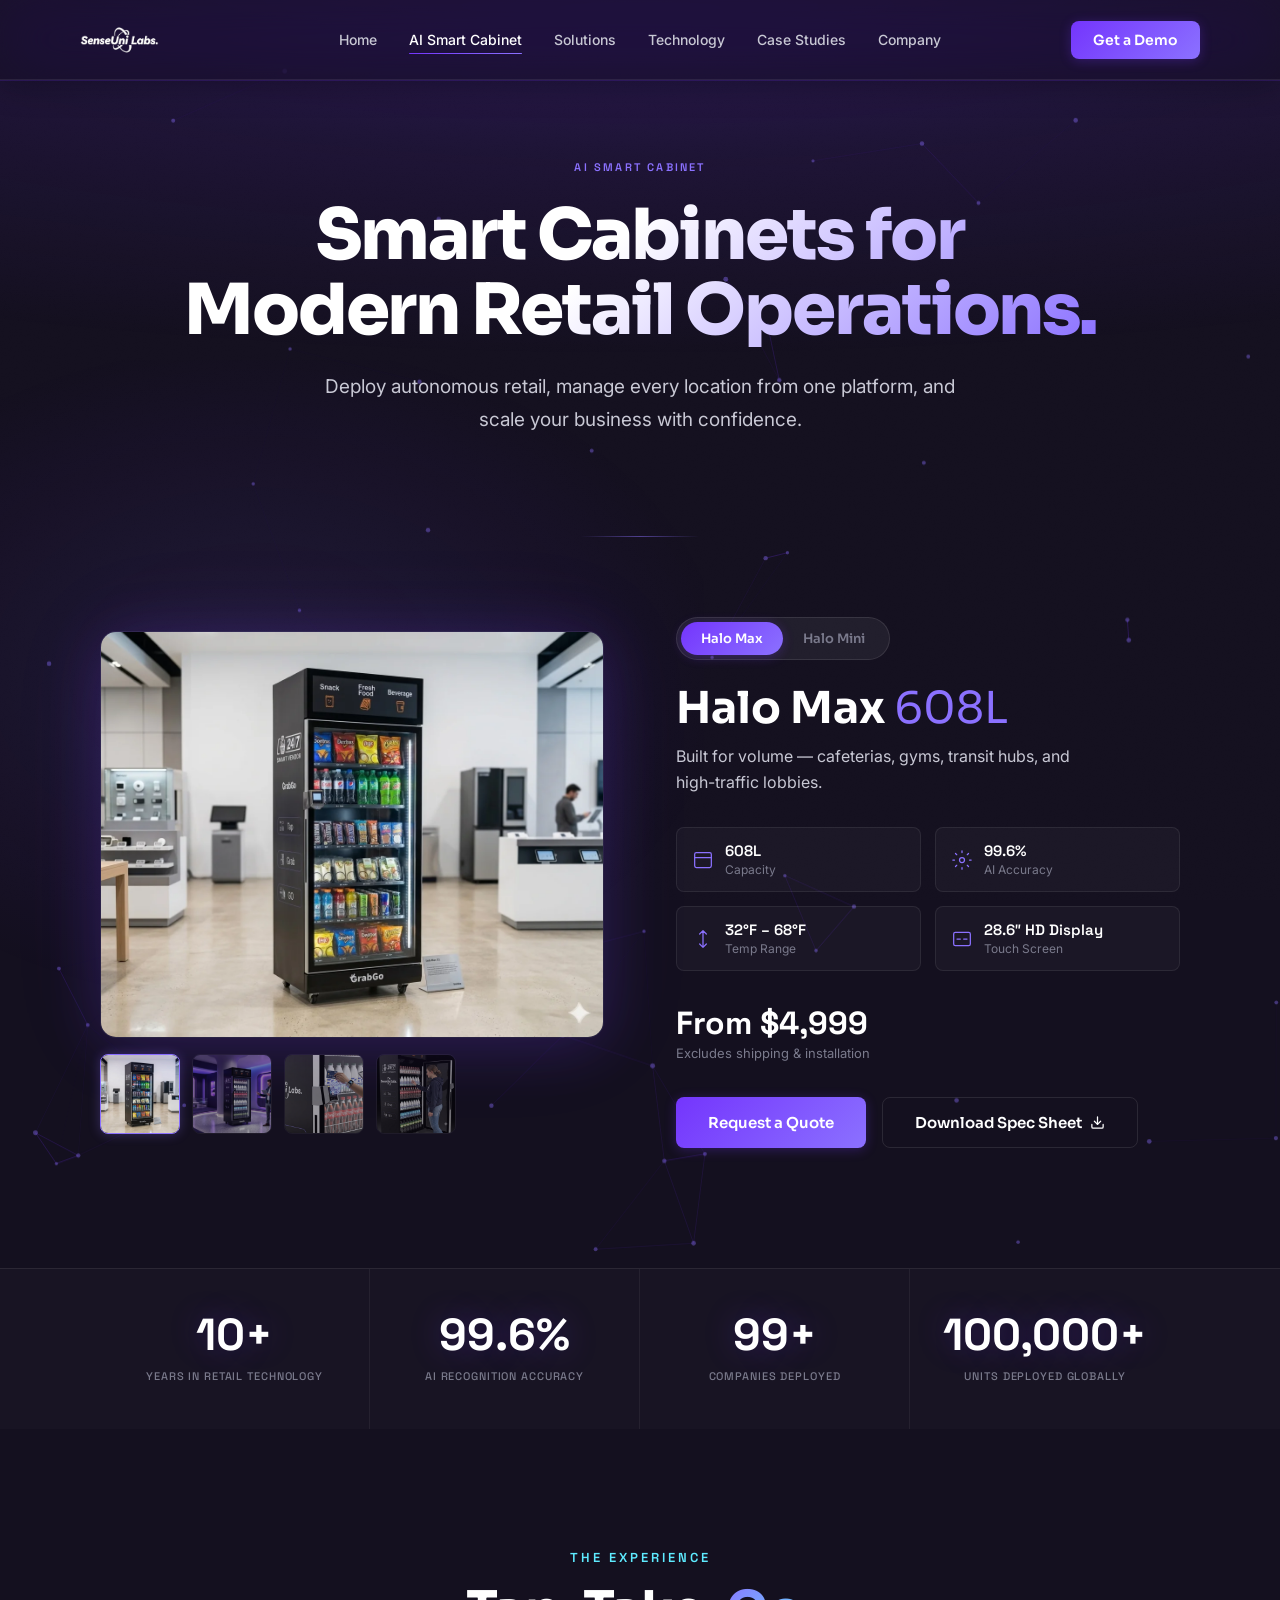
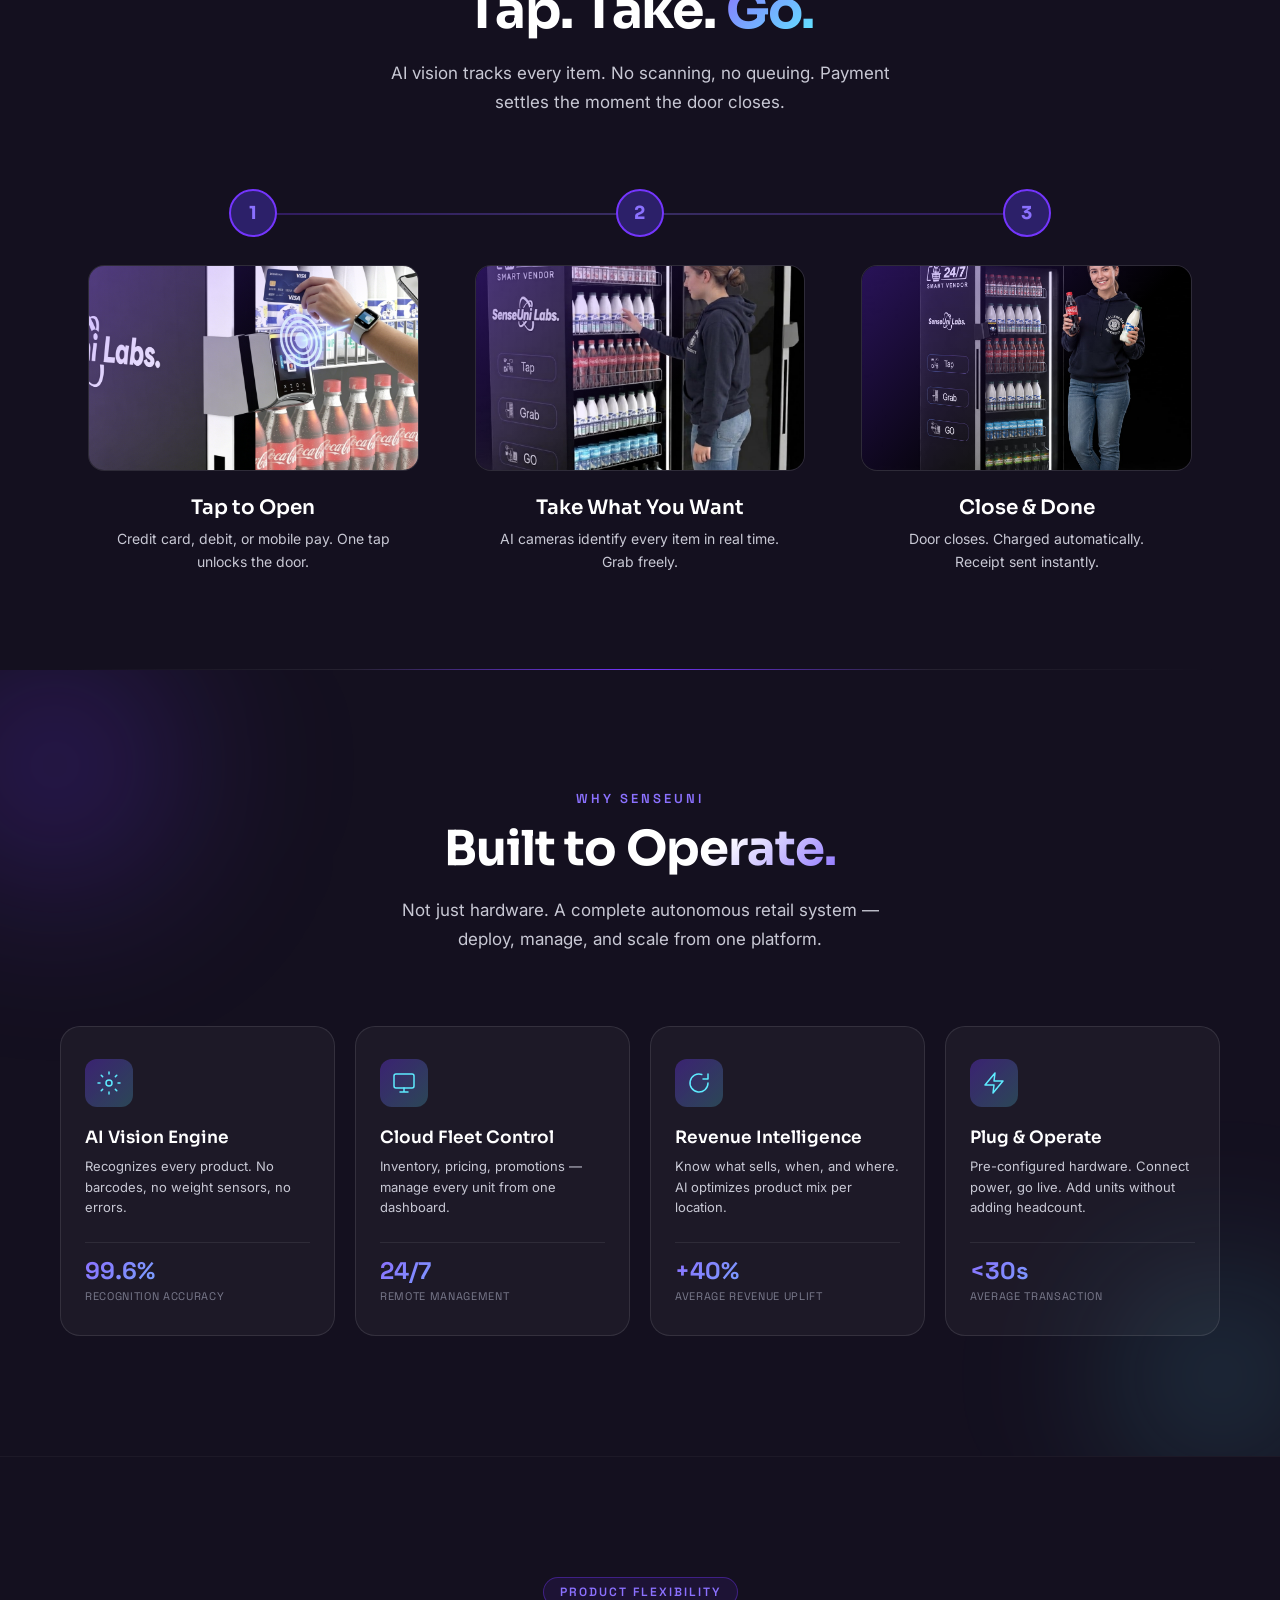
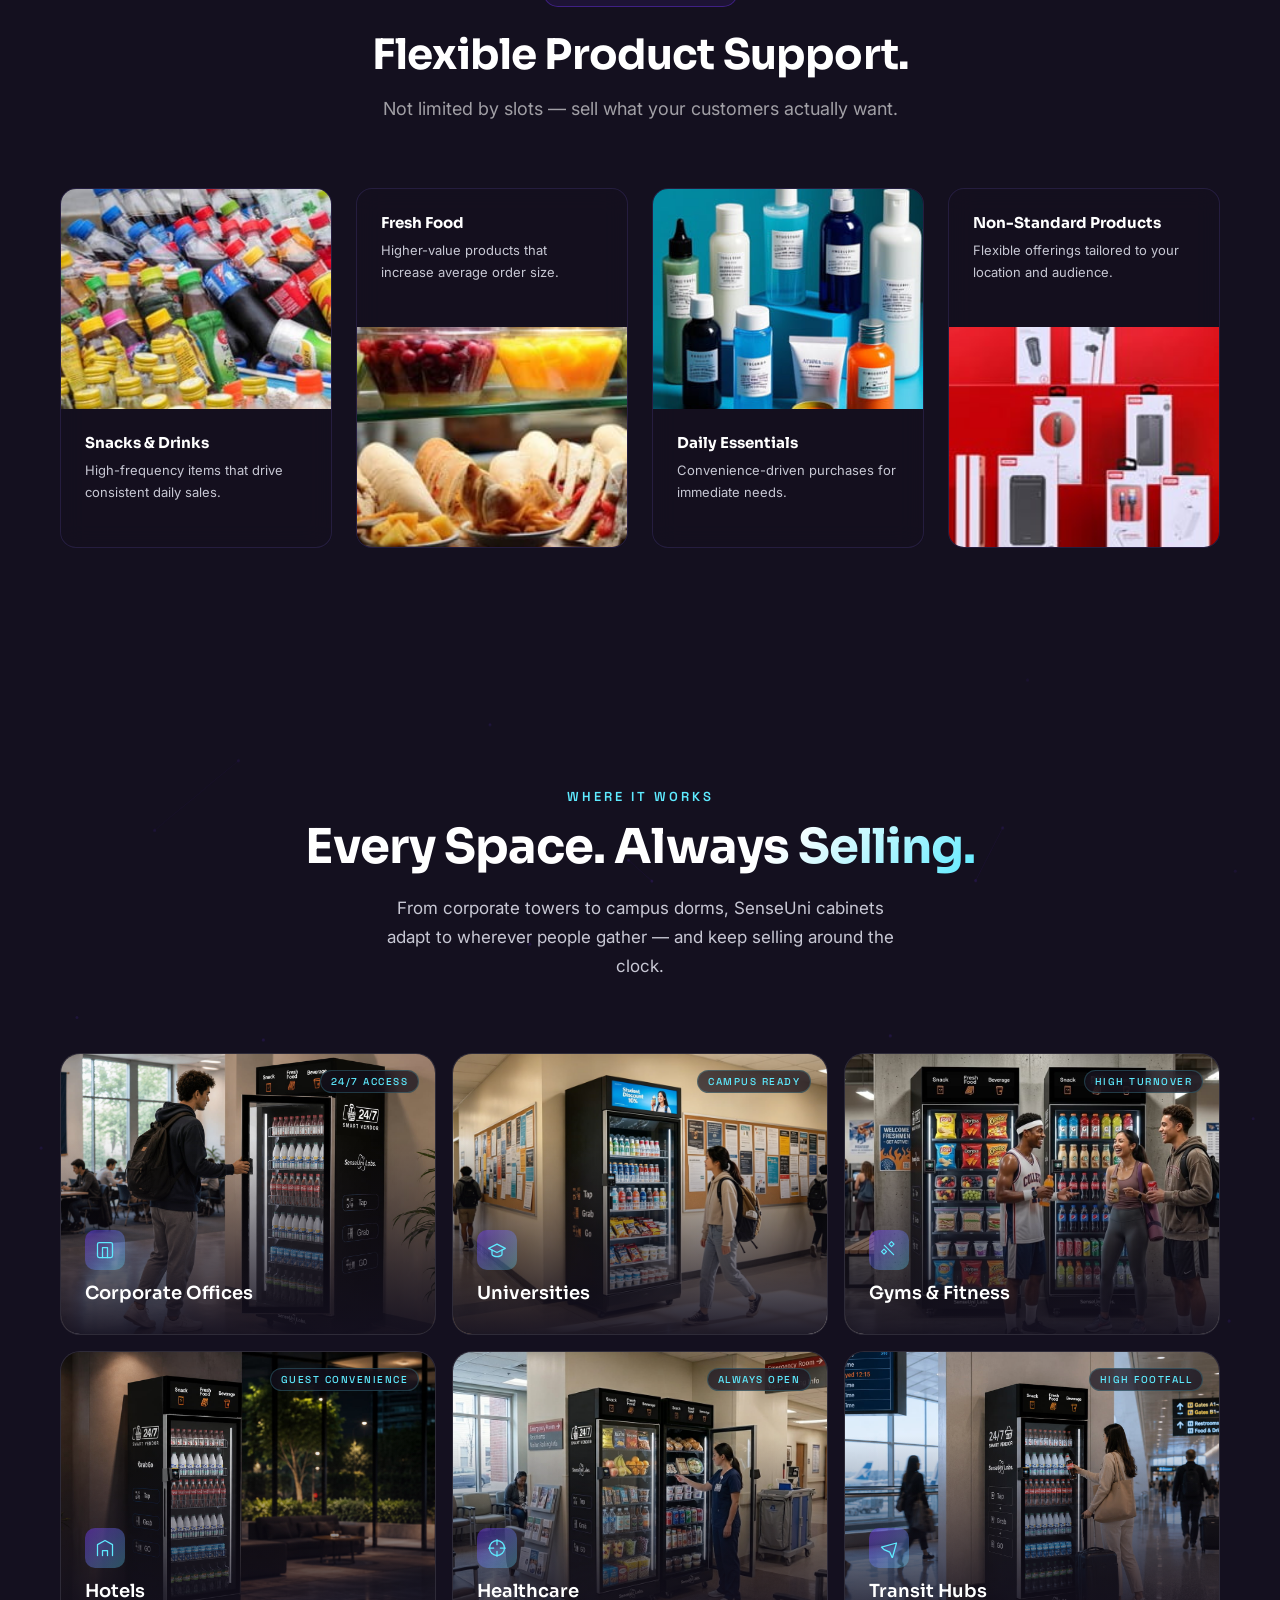
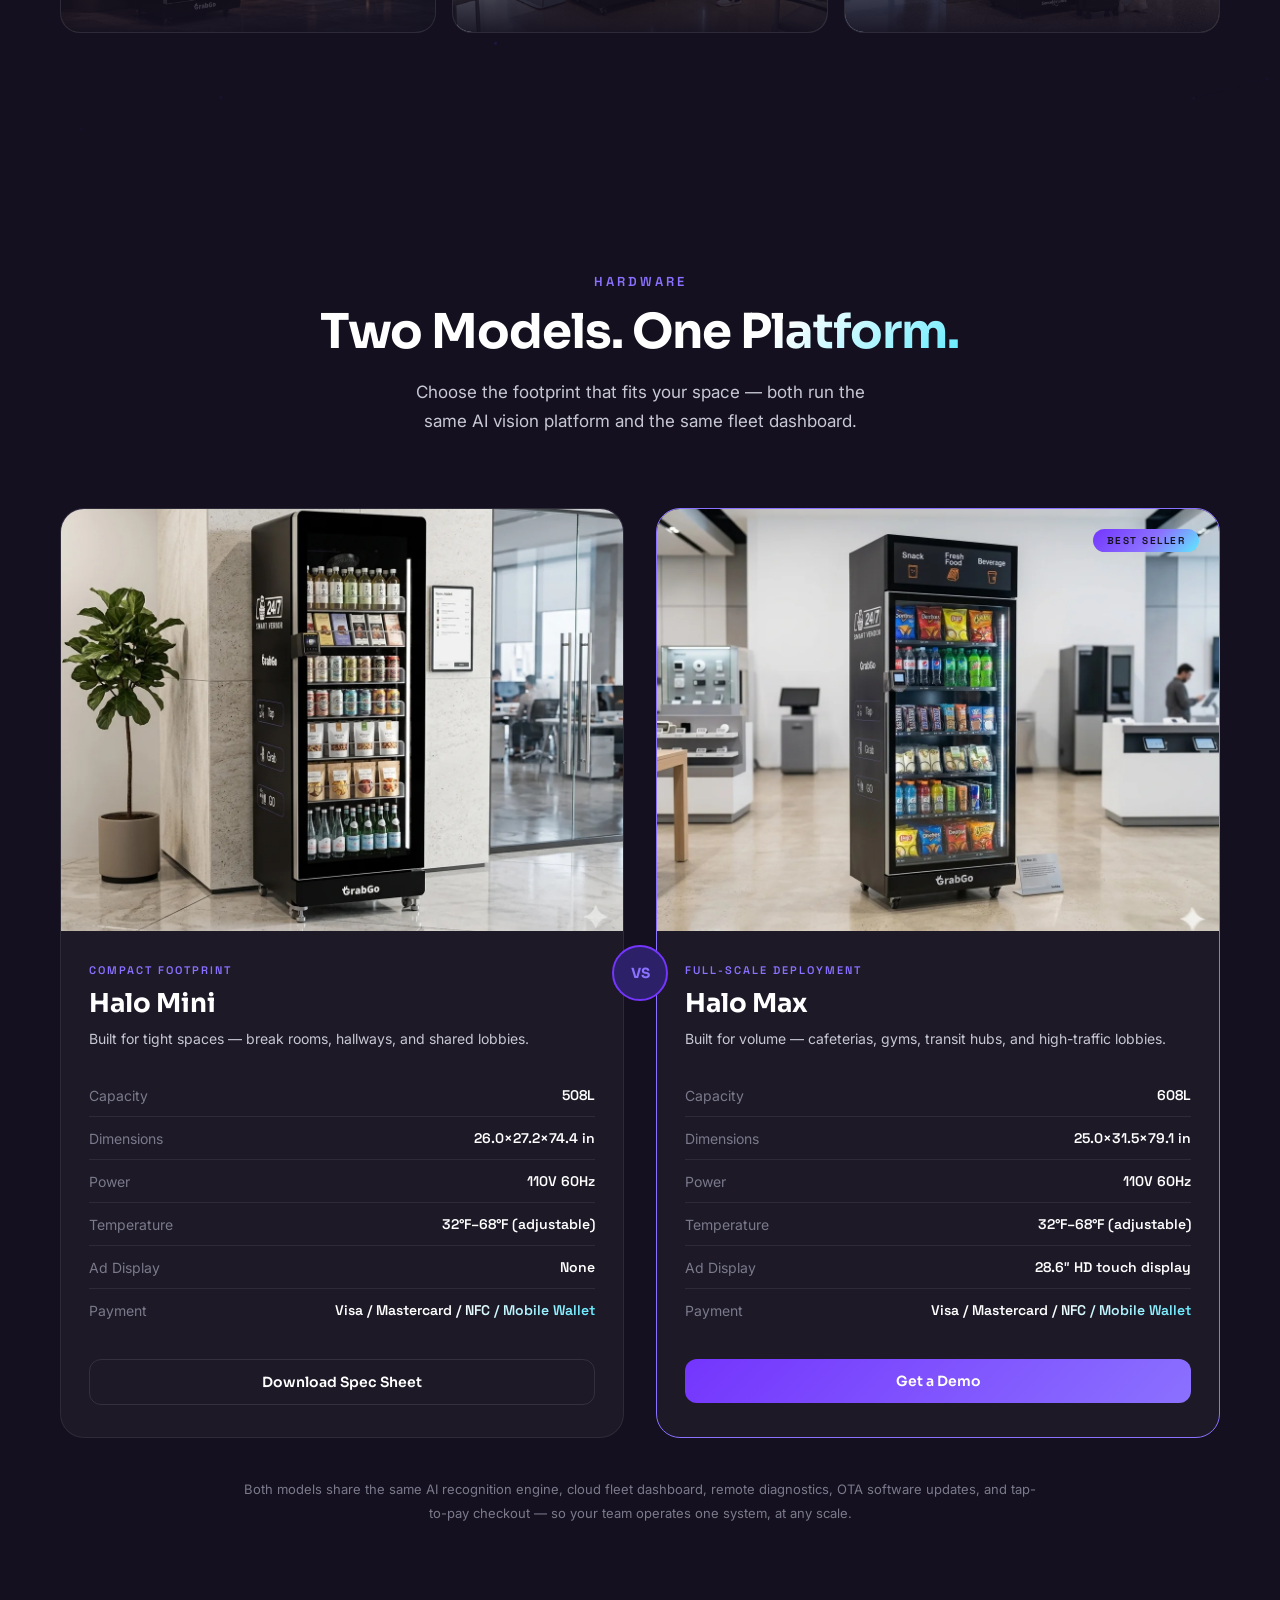
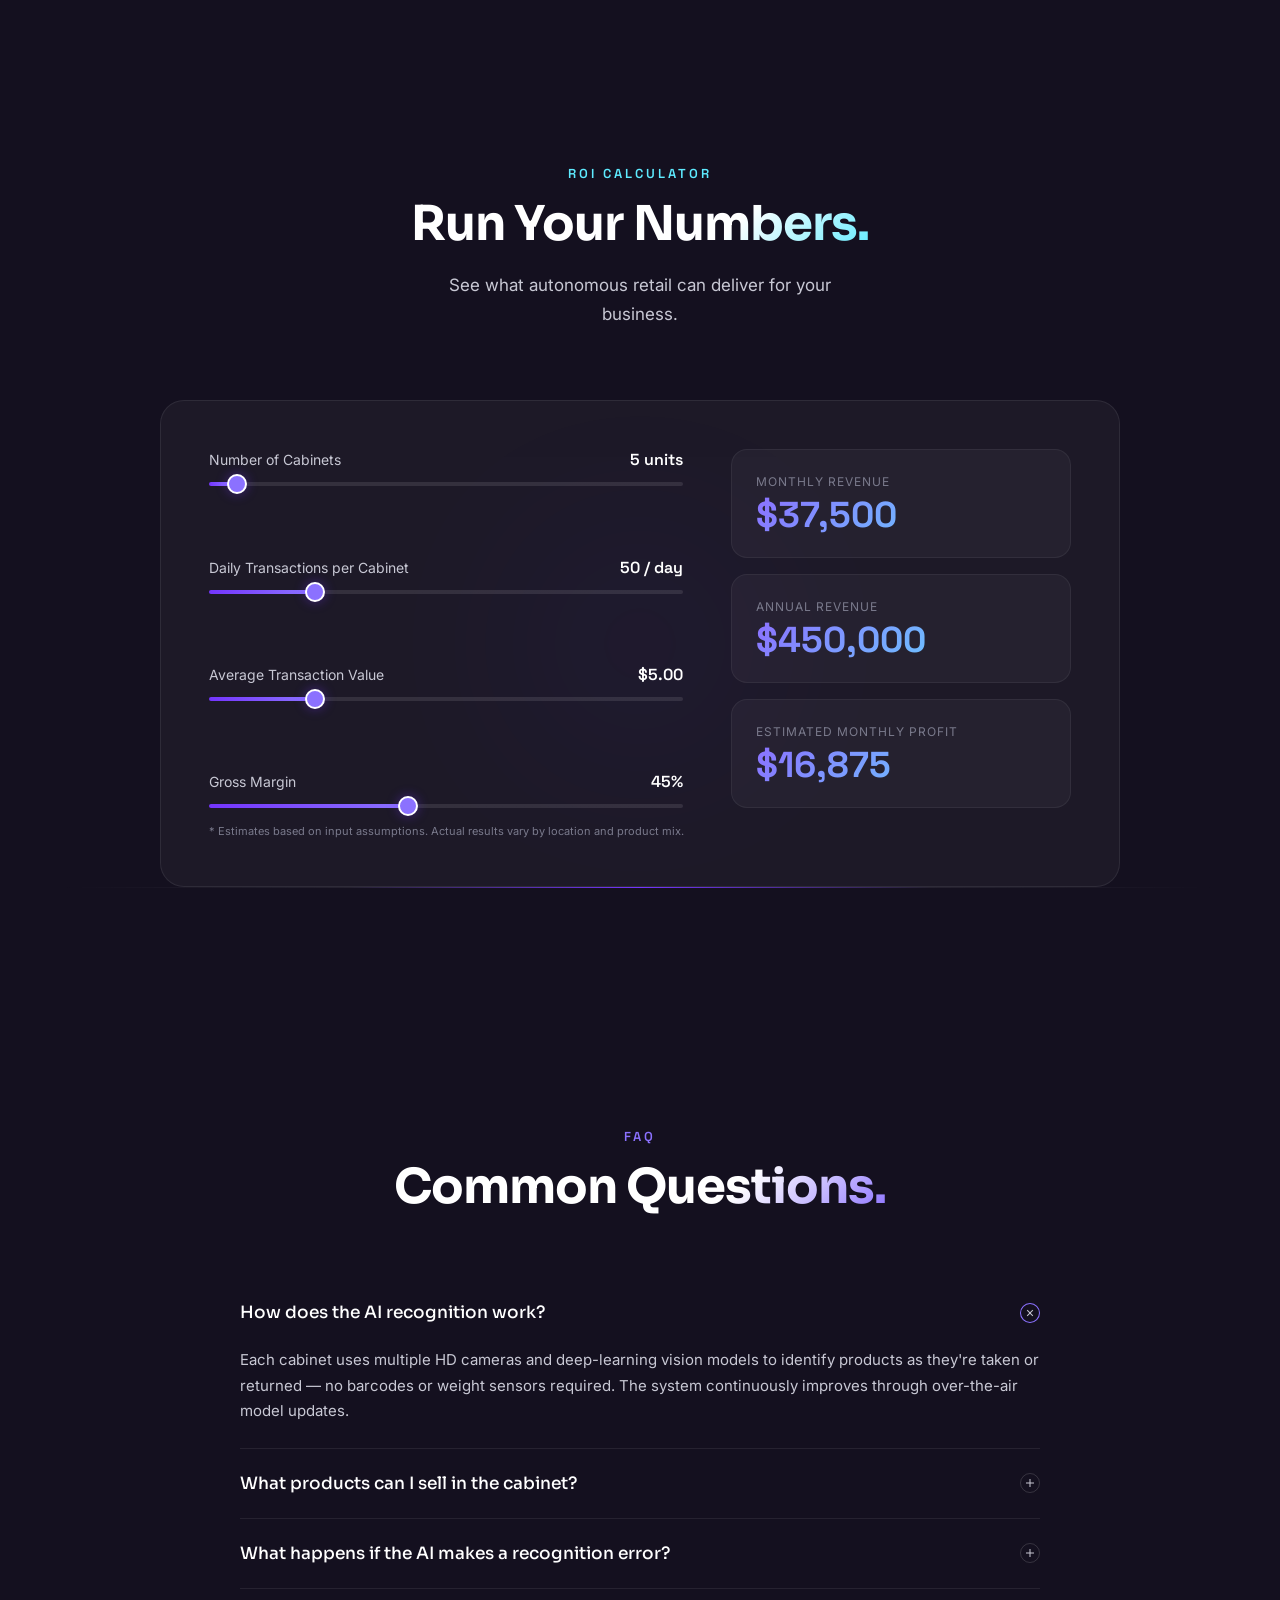
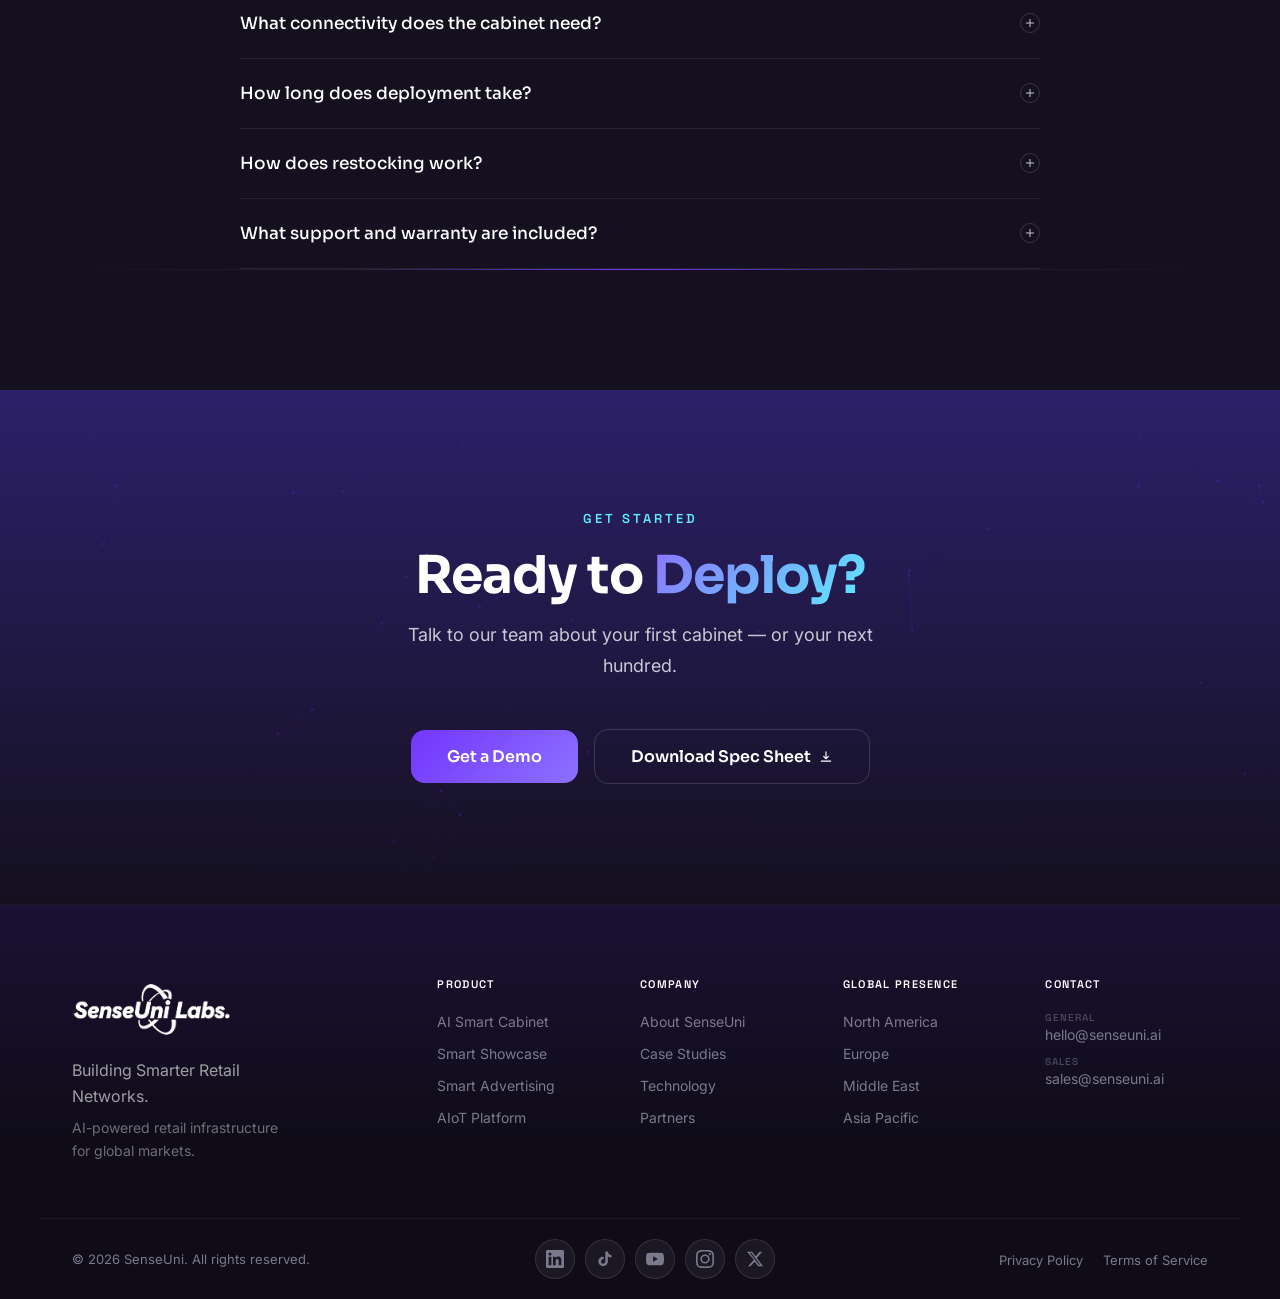
==== commit 4e3ff38f: "product showcase hero redesign" ====
--- a/ai-smart-cabinet.html
+++ b/ai-smart-cabinet.html
@@ -170,9 +170,7 @@
       .cabinet-hero__eyebrow,
       .cabinet-hero__headline,
       .cabinet-hero__sub,
-      .cabinet-hero__ctas,
-      .cabinet-hero__visual,
-      .cabinet-hero__product,
+      .product-showcase,
       .footer__main > * {
         animation: none !important;
         opacity: 1 !important;
@@ -463,7 +461,7 @@
       z-index: 0;
     }
 
-    /* Centred single-column layout */
+    /* ── Centred hero layout (text block) ── */
     .cabinet-hero__inner {
       position: relative;
       z-index: 1;
@@ -472,11 +470,9 @@
       align-items: center;
       text-align: center;
       width: 100%;
-      padding: 80px 0 88px;
-      gap: 0; /* controlled per-element */
-    }
-
-    /* ── Text block ── */
+      padding: 80px 0 120px;
+    }
+
     .cabinet-hero__text {
       display: flex;
       flex-direction: column;
@@ -506,58 +502,226 @@
       line-height: 1.7;
       color: var(--color-text-secondary);
       max-width: 640px;
-      margin-bottom: 40px;
+      margin-bottom: 100px;
       animation: fadeUp 0.8s var(--ease-out) 0.52s both;
     }
 
-    .cabinet-hero__ctas {
-      display: flex;
+    .cabinet-hero__divider {
+      width: 120px;
+      height: 1px;
+      background: linear-gradient(90deg, transparent, var(--color-highlight), transparent);
+      margin: 0 auto 80px;
+      opacity: 0.5;
+    }
+
+    /* ═══════════════════════════════════════
+       PRODUCT SHOWCASE MODULE
+       Sits inside .cabinet-hero__inner, below the text block
+    ═══════════════════════════════════════ */
+    .product-showcase {
+      display: grid;
+      grid-template-columns: 1fr 1fr;
+      gap: 72px;
       align-items: center;
-      justify-content: center;
-      gap: 16px;
-      flex-wrap: wrap;
-      animation: fadeUp 0.8s var(--ease-out) 0.68s both;
-    }
-
-    /* ── Large centred product image ── */
-    .cabinet-hero__product {
-      width: 90%;
+      width: 100%;
       max-width: 1100px;
-      margin: 56px auto 0;
-      animation: productReveal 0.8s var(--ease-out) 0.90s both;
-    }
-
-    .cabinet-hero__img {
+      margin: 0 auto 0;
+      animation: fadeUp 0.8s var(--ease-out) 0.90s both;
+    }
+
+    /* ── Gallery ── */
+    .product-showcase__main-wrap {
+      position: relative;
+      border-radius: var(--radius-md);
+      overflow: hidden;
+      border: 1px solid rgba(139, 113, 255, 0.15);
+      box-shadow: 0 8px 60px rgba(116, 53, 253, 0.20),
+                  0 0 100px rgba(139, 113, 255, 0.08);
+      background: rgba(255, 255, 255, 0.02);
+    }
+
+    .product-showcase__main-img {
       width: 100%;
       height: auto;
       display: block;
-      border-radius: var(--radius-md);
-      /* Prominent purple glow that echoes the brand */
-      box-shadow: 0 8px 80px rgba(116, 53, 253, 0.25),
-                  0 0 120px rgba(139, 113, 255, 0.12);
-      /* Subtle lift on hover */
-      transition: transform 0.4s var(--ease-out),
-                  box-shadow 0.4s var(--ease-out);
-    }
-
-    .cabinet-hero__img:hover {
-      transform: translateY(-4px);
-      box-shadow: 0 16px 100px rgba(116, 53, 253, 0.32),
-                  0 0 140px rgba(139, 113, 255, 0.16);
-    }
-
-    /* ── Hero responsive ── */
+      transition: opacity 0.35s ease;
+    }
+
+    .product-showcase__thumbs {
+      display: flex;
+      gap: 12px;
+      margin-top: 16px;
+    }
+
+    .product-showcase__thumb {
+      width: 80px;
+      height: 80px;
+      object-fit: cover;
+      border-radius: var(--radius-sm);
+      border: 1px solid rgba(255, 255, 255, 0.08);
+      cursor: pointer;
+      opacity: 0.6;
+      transition: opacity 0.3s ease, border-color 0.3s ease, transform 0.3s ease;
+    }
+
+    .product-showcase__thumb:hover {
+      opacity: 0.9;
+      border-color: rgba(139, 113, 255, 0.3);
+      transform: scale(1.05);
+    }
+
+    .product-showcase__thumb.is-active {
+      opacity: 1;
+      border-color: var(--color-highlight);
+      box-shadow: 0 0 12px rgba(139, 113, 255, 0.3);
+    }
+
+    /* ── Info column ── */
+    .product-showcase__info {
+      display: flex;
+      flex-direction: column;
+      text-align: left;
+    }
+
+    .product-showcase__toggle {
+      display: inline-flex;
+      background: rgba(255, 255, 255, 0.06);
+      border: 1px solid rgba(255, 255, 255, 0.10);
+      border-radius: 40px;
+      padding: 4px;
+      margin-bottom: 24px;
+      align-self: flex-start;
+    }
+
+    .product-showcase__toggle-btn {
+      padding: 8px 20px;
+      border-radius: 36px;
+      border: none;
+      background: transparent;
+      color: var(--color-text-muted);
+      font-family: var(--font-heading);
+      font-size: 13px;
+      font-weight: 600;
+      cursor: pointer;
+      transition: all 0.3s ease;
+    }
+
+    .product-showcase__toggle-btn.is-active {
+      background: var(--gradient-btn);
+      color: var(--color-text-primary);
+      box-shadow: 0 2px 12px rgba(116, 53, 253, 0.28);
+    }
+
+    .product-showcase__name {
+      font-family: var(--font-heading);
+      font-size: clamp(28px, 3.5vw, 44px);
+      font-weight: 700;
+      line-height: 1.1;
+      color: var(--color-text-primary);
+      margin-bottom: 12px;
+    }
+
+    .product-showcase__capacity {
+      color: var(--color-highlight);
+      font-weight: 400;
+    }
+
+    .product-showcase__tagline {
+      font-family: var(--font-body);
+      font-size: 16px;
+      line-height: 1.6;
+      color: var(--color-text-secondary);
+      max-width: 420px;
+      margin-bottom: 32px;
+    }
+
+    .product-showcase__specs {
+      display: grid;
+      grid-template-columns: 1fr 1fr;
+      gap: 14px;
+      margin-bottom: 36px;
+    }
+
+    .product-showcase__spec {
+      display: flex;
+      align-items: center;
+      gap: 12px;
+      padding: 14px 16px;
+      background: rgba(255, 255, 255, 0.03);
+      border: 1px solid rgba(255, 255, 255, 0.08);
+      border-radius: var(--radius-sm);
+    }
+
+    .product-showcase__spec svg {
+      flex-shrink: 0;
+      color: var(--color-highlight);
+    }
+
+    .product-showcase__spec-val {
+      font-family: var(--font-data);
+      font-size: 15px;
+      font-weight: 600;
+      color: var(--color-text-primary);
+      line-height: 1.2;
+    }
+
+    .product-showcase__spec-lbl {
+      font-family: var(--font-body);
+      font-size: 12px;
+      color: var(--color-text-muted);
+      margin-top: 2px;
+    }
+
+    .product-showcase__price-block { margin-bottom: 36px; }
+
+    .product-showcase__price {
+      font-family: var(--font-data);
+      font-size: 32px;
+      font-weight: 700;
+      line-height: 1;
+      background: linear-gradient(135deg, var(--color-text-primary) 40%, var(--color-highlight));
+      -webkit-background-clip: text;
+      -webkit-text-fill-color: transparent;
+      background-clip: text;
+    }
+
+    .product-showcase__price-note {
+      font-family: var(--font-body);
+      font-size: 13px;
+      color: var(--color-text-muted);
+      margin-top: 6px;
+    }
+
+    .product-showcase__ctas {
+      display: flex;
+      gap: 16px;
+      flex-wrap: wrap;
+    }
+
+    /* ── Hero + Showcase responsive ── */
     @media (max-width: 768px) {
-      .cabinet-hero__inner   { padding: 64px 0 64px; }
-      .cabinet-hero__product { width: 100%; margin-top: 40px; }
+      .cabinet-hero__inner { padding: 64px 0 72px; }
+      .product-showcase {
+        grid-template-columns: 1fr;
+        gap: 40px;
+        margin-top: 40px;
+      }
+      .product-showcase__info {
+        text-align: center;
+        align-items: center;
+      }
+      .product-showcase__toggle  { align-self: center; }
+      .product-showcase__tagline { max-width: 100%; }
+      .product-showcase__ctas    { justify-content: center; }
     }
 
     @media (max-width: 480px) {
-      .cabinet-hero__inner { padding: 48px 0 48px; }
-      .cabinet-hero__ctas  { flex-direction: column; align-items: stretch; }
-      .cabinet-hero__ctas .btn--primary,
-      .cabinet-hero__ctas .btn--secondary { justify-content: center; }
-      .cabinet-hero__img   { border-radius: var(--radius-sm); }
+      .cabinet-hero__inner { padding: 48px 0 56px; }
+      .product-showcase__specs { grid-template-columns: 1fr; }
+      .product-showcase__ctas  { flex-direction: column; align-items: stretch; }
+      .product-showcase__ctas .btn--primary,
+      .product-showcase__ctas .btn--secondary { justify-content: center; }
+      .product-showcase__thumb { width: 60px; height: 60px; }
     }
 
     /* ═══════════════════════════════════════
@@ -2271,7 +2435,7 @@
       <div class="section-wrap">
         <div class="cabinet-hero__inner">
 
-          <!-- Centred text block -->
+          <!-- Centred text block — unchanged -->
           <div class="cabinet-hero__text">
 
             <p class="cabinet-hero__eyebrow">AI Smart Cabinet</p>
@@ -2285,33 +2449,107 @@
               and scale your business with confidence.
             </p>
 
-            <div class="cabinet-hero__ctas">
-              <a href="get-a-demo.html" class="btn--primary btn--lg">Get a Demo</a>
-              <a href="#spec-sheet" class="btn--secondary btn--lg">
-                Download Spec Sheet
-                <svg width="15" height="15" viewBox="0 0 24 24" fill="none"
-                     stroke="currentColor" stroke-width="2"
-                     stroke-linecap="round" stroke-linejoin="round"
-                     aria-hidden="true">
-                  <path d="M21 15v4a2 2 0 0 1-2 2H5a2 2 0 0 1-2-2v-4"/>
-                  <polyline points="7 10 12 15 17 10"/>
-                  <line x1="12" y1="15" x2="12" y2="3"/>
-                </svg>
-              </a>
+            <div class="cabinet-hero__divider" aria-hidden="true"></div>
+
+          </div>
+
+          <!-- ── Product Showcase Module ── -->
+          <div class="product-showcase" id="product-showcase">
+
+            <!-- Left: Image Gallery -->
+            <div class="product-showcase__gallery">
+              <div class="product-showcase__main-wrap">
+                <img class="product-showcase__main-img" id="ps-main-img"
+                     src="assets/images/product-1.webp"
+                     alt="Halo Max AI Smart Cabinet — front view"
+                     loading="eager" fetchpriority="high" />
+              </div>
+              <div class="product-showcase__thumbs">
+                <img class="product-showcase__thumb is-active" src="assets/images/product-1.webp"     alt="Front view" />
+                <img class="product-showcase__thumb"           src="assets/images/cabinet-hero.webp"  alt="Open door view" />
+                <img class="product-showcase__thumb"           src="assets/images/how-it-works-1.jpg" alt="Payment detail" />
+                <img class="product-showcase__thumb"           src="assets/images/how-it-works-2.jpg" alt="AI vision detail" />
+              </div>
             </div>
 
-          </div>
-
-          <!-- Large centred product image — 75% width, grand entrance -->
-          <div class="cabinet-hero__product">
-            <img
-              src="assets/images/cabinet-hero.webp"
-              alt="SenseUni AI Smart Cabinet — open door view showing smart retail display"
-              class="cabinet-hero__img"
-              loading="eager"
-              fetchpriority="high"
-            />
-          </div>
+            <!-- Right: Product Info -->
+            <div class="product-showcase__info">
+
+              <!-- Model toggle -->
+              <div class="product-showcase__toggle">
+                <button class="product-showcase__toggle-btn is-active" data-model="max">Halo Max</button>
+                <button class="product-showcase__toggle-btn"           data-model="mini">Halo Mini</button>
+              </div>
+
+              <!-- Product name -->
+              <h2 class="product-showcase__name" id="ps-name">
+                Halo Max <span class="product-showcase__capacity">608L</span>
+              </h2>
+
+              <!-- Tagline -->
+              <p class="product-showcase__tagline" id="ps-tagline">
+                Built for volume — cafeterias, gyms, transit hubs, and high-traffic lobbies.
+              </p>
+
+              <!-- Quick specs 2×2 -->
+              <div class="product-showcase__specs">
+
+                <div class="product-showcase__spec">
+                  <svg width="20" height="20" viewBox="0 0 24 24" fill="none" stroke="currentColor" stroke-width="1.5" stroke-linecap="round" stroke-linejoin="round" aria-hidden="true"><rect x="2" y="3" width="20" height="18" rx="2"/><path d="M2 9h20"/></svg>
+                  <div>
+                    <p class="product-showcase__spec-val" data-max="608L" data-mini="508L">608L</p>
+                    <p class="product-showcase__spec-lbl">Capacity</p>
+                  </div>
+                </div>
+
+                <div class="product-showcase__spec">
+                  <svg width="20" height="20" viewBox="0 0 24 24" fill="none" stroke="currentColor" stroke-width="1.5" stroke-linecap="round" stroke-linejoin="round" aria-hidden="true"><circle cx="12" cy="12" r="3"/><path d="M12 1v2m0 18v2M4.22 4.22l1.42 1.42m12.72 12.72l1.42 1.42M1 12h2m18 0h2M4.22 19.78l1.42-1.42M18.36 5.64l1.42-1.42"/></svg>
+                  <div>
+                    <p class="product-showcase__spec-val">99.6%</p>
+                    <p class="product-showcase__spec-lbl">AI Accuracy</p>
+                  </div>
+                </div>
+
+                <div class="product-showcase__spec">
+                  <svg width="20" height="20" viewBox="0 0 24 24" fill="none" stroke="currentColor" stroke-width="1.5" stroke-linecap="round" stroke-linejoin="round" aria-hidden="true"><path d="M12 2v20M8 6l4-4 4 4M8 18l4 4 4-4"/></svg>
+                  <div>
+                    <p class="product-showcase__spec-val">32°F – 68°F</p>
+                    <p class="product-showcase__spec-lbl">Temp Range</p>
+                  </div>
+                </div>
+
+                <div class="product-showcase__spec">
+                  <svg width="20" height="20" viewBox="0 0 24 24" fill="none" stroke="currentColor" stroke-width="1.5" stroke-linecap="round" stroke-linejoin="round" aria-hidden="true"><rect x="2" y="4" width="20" height="16" rx="2"/><path d="M6 12h4m4 0h4"/></svg>
+                  <div>
+                    <p class="product-showcase__spec-val" data-max="28.6&Prime; HD Display" data-mini="No Display">28.6″ HD Display</p>
+                    <p class="product-showcase__spec-lbl">Touch Screen</p>
+                  </div>
+                </div>
+
+              </div><!-- /specs -->
+
+              <!-- Price -->
+              <div class="product-showcase__price-block">
+                <p class="product-showcase__price" id="ps-price">From $4,999</p>
+                <p class="product-showcase__price-note">Excludes shipping &amp; installation</p>
+              </div>
+
+              <!-- CTAs -->
+              <div class="product-showcase__ctas">
+                <a href="get-a-demo.html" class="btn--primary btn--lg">Request a Quote</a>
+                <a href="#spec-sheet" class="btn--secondary btn--lg">
+                  Download Spec Sheet
+                  <svg width="15" height="15" viewBox="0 0 24 24" fill="none" stroke="currentColor" stroke-width="2" stroke-linecap="round" stroke-linejoin="round" aria-hidden="true">
+                    <path d="M21 15v4a2 2 0 0 1-2 2H5a2 2 0 0 1-2-2v-4"/>
+                    <polyline points="7 10 12 15 17 10"/>
+                    <line x1="12" y1="15" x2="12" y2="3"/>
+                  </svg>
+                </a>
+              </div>
+
+            </div><!-- /product-showcase__info -->
+
+          </div><!-- /product-showcase -->
 
         </div>
       </div>
@@ -3888,6 +4126,92 @@
           localStorage.setItem('senseuni_cookie_accepted', 'true');
         });
       }());
+
+      /* ════════════════════════════════════
+         PRODUCT SHOWCASE — Model Toggle + Gallery
+      ════════════════════════════════════ */
+      (function initProductShowcase() {
+        var showcase = document.getElementById('product-showcase');
+        if (!showcase) return;
+
+        var modelData = {
+          max: {
+            name:     'Halo Max',
+            capacity: '608L',
+            tagline:  'Built for volume — cafeterias, gyms, transit hubs, and high-traffic lobbies.',
+            price:    'From $4,999',
+            images: [
+              'assets/images/product-1.webp',
+              'assets/images/cabinet-hero.webp',
+              'assets/images/how-it-works-1.jpg',
+              'assets/images/how-it-works-2.jpg'
+            ]
+          },
+          mini: {
+            name:     'Halo Mini',
+            capacity: '508L',
+            tagline:  'Built for tight spaces — break rooms, hallways, and shared lobbies.',
+            price:    'From $3,999',
+            images: [
+              'assets/images/product-2.webp',
+              'assets/images/cabinet-hero.webp',
+              'assets/images/how-it-works-1.jpg',
+              'assets/images/how-it-works-3.jpg'
+            ]
+          }
+        };
+
+        var toggleBtns = showcase.querySelectorAll('.product-showcase__toggle-btn');
+        var nameEl     = document.getElementById('ps-name');
+        var taglineEl  = document.getElementById('ps-tagline');
+        var priceEl    = document.getElementById('ps-price');
+        var mainImg    = document.getElementById('ps-main-img');
+        var thumbs     = showcase.querySelectorAll('.product-showcase__thumb');
+        var specVals   = showcase.querySelectorAll('.product-showcase__spec-val[data-max]');
+
+        function switchModel(model) {
+          var data = modelData[model];
+
+          toggleBtns.forEach(function(b) { b.classList.remove('is-active'); });
+          showcase.querySelector('[data-model="' + model + '"]').classList.add('is-active');
+
+          nameEl.innerHTML = data.name + ' <span class="product-showcase__capacity">' + data.capacity + '</span>';
+          taglineEl.textContent = data.tagline;
+          priceEl.textContent   = data.price;
+
+          specVals.forEach(function(el) { el.textContent = el.dataset[model]; });
+
+          mainImg.style.opacity = '0';
+          setTimeout(function() {
+            mainImg.src = data.images[0];
+            mainImg.alt = data.name + ' AI Smart Cabinet — front view';
+            mainImg.style.opacity = '1';
+          }, 250);
+
+          thumbs.forEach(function(thumb, i) {
+            thumb.src = data.images[i];
+            thumb.classList.toggle('is-active', i === 0);
+          });
+        }
+
+        toggleBtns.forEach(function(btn) {
+          btn.addEventListener('click', function() { switchModel(btn.dataset.model); });
+        });
+
+        thumbs.forEach(function(thumb) {
+          thumb.addEventListener('click', function() {
+            mainImg.style.opacity = '0';
+            setTimeout(function() {
+              mainImg.src = thumb.src;
+              mainImg.alt = thumb.alt;
+              mainImg.style.opacity = '1';
+            }, 250);
+            thumbs.forEach(function(t) { t.classList.remove('is-active'); });
+            thumb.classList.add('is-active');
+          });
+        });
+      }());
+
     })();
   </script>
 
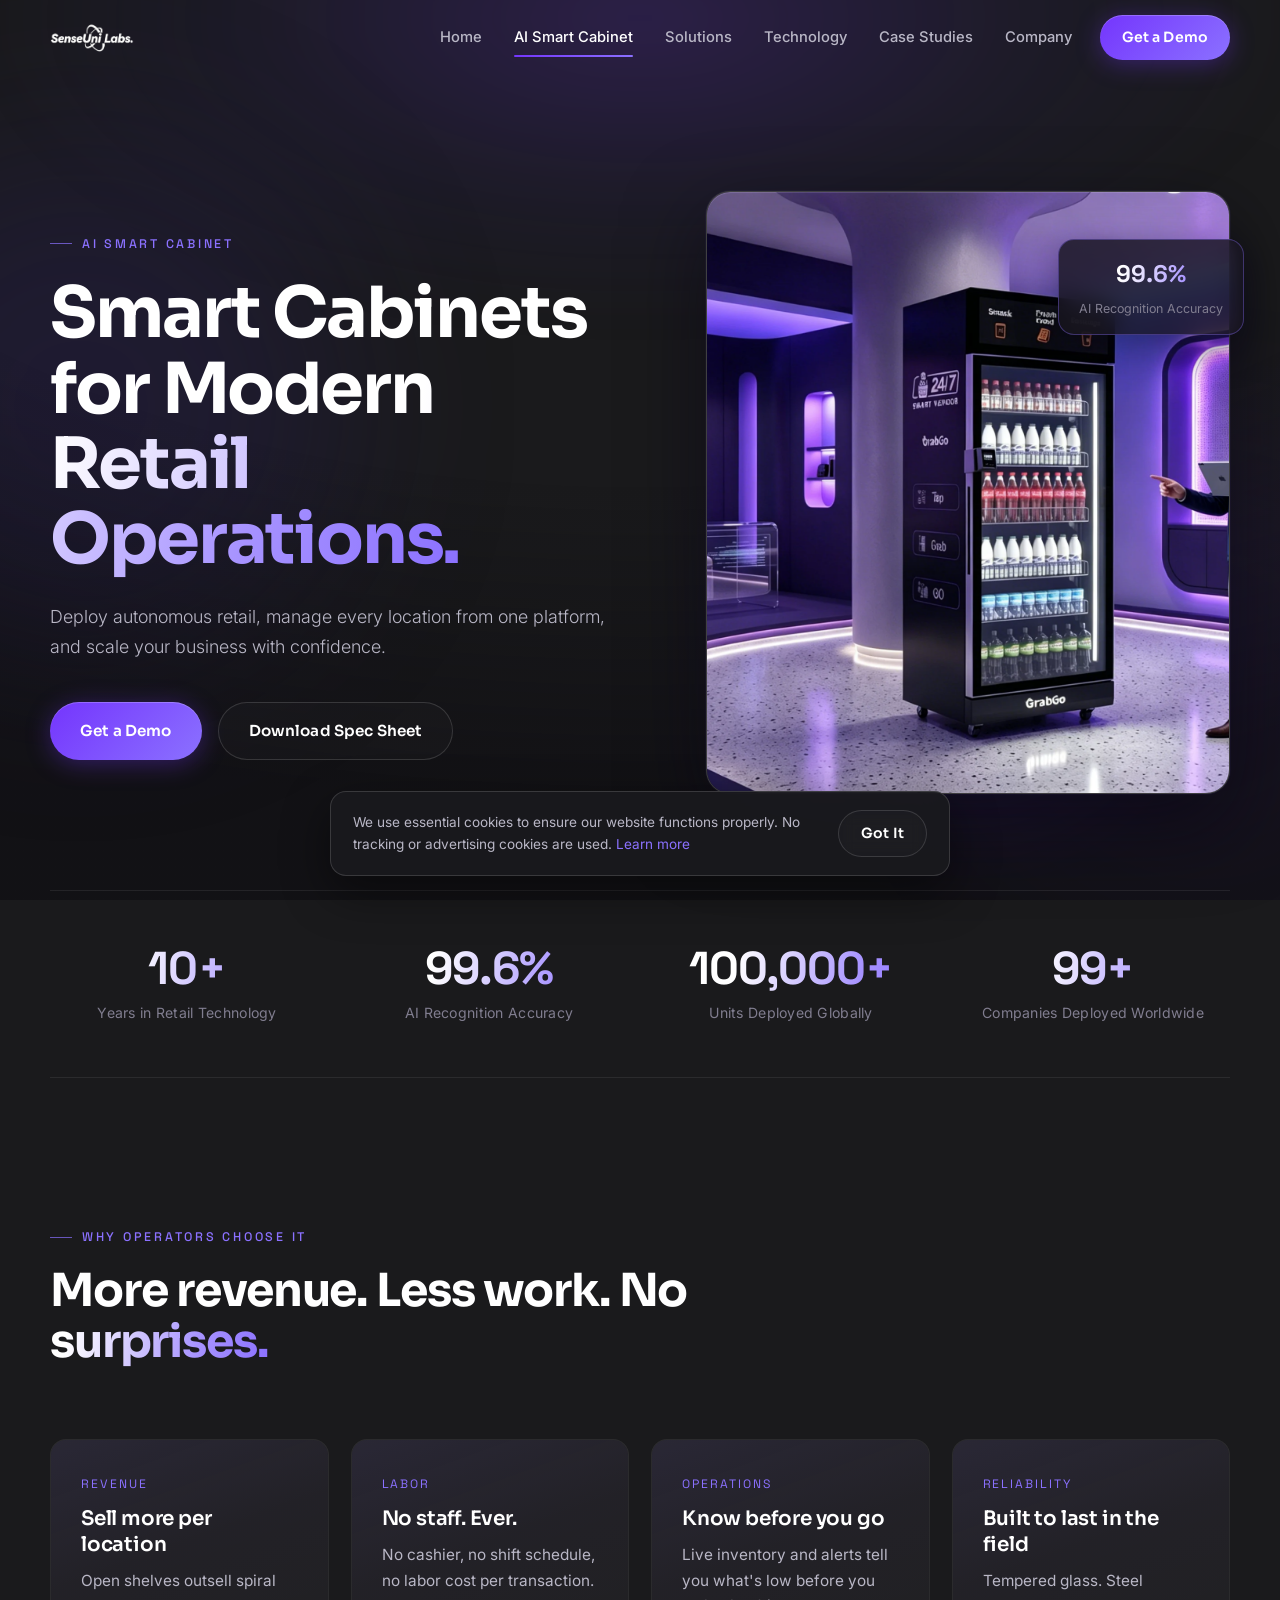
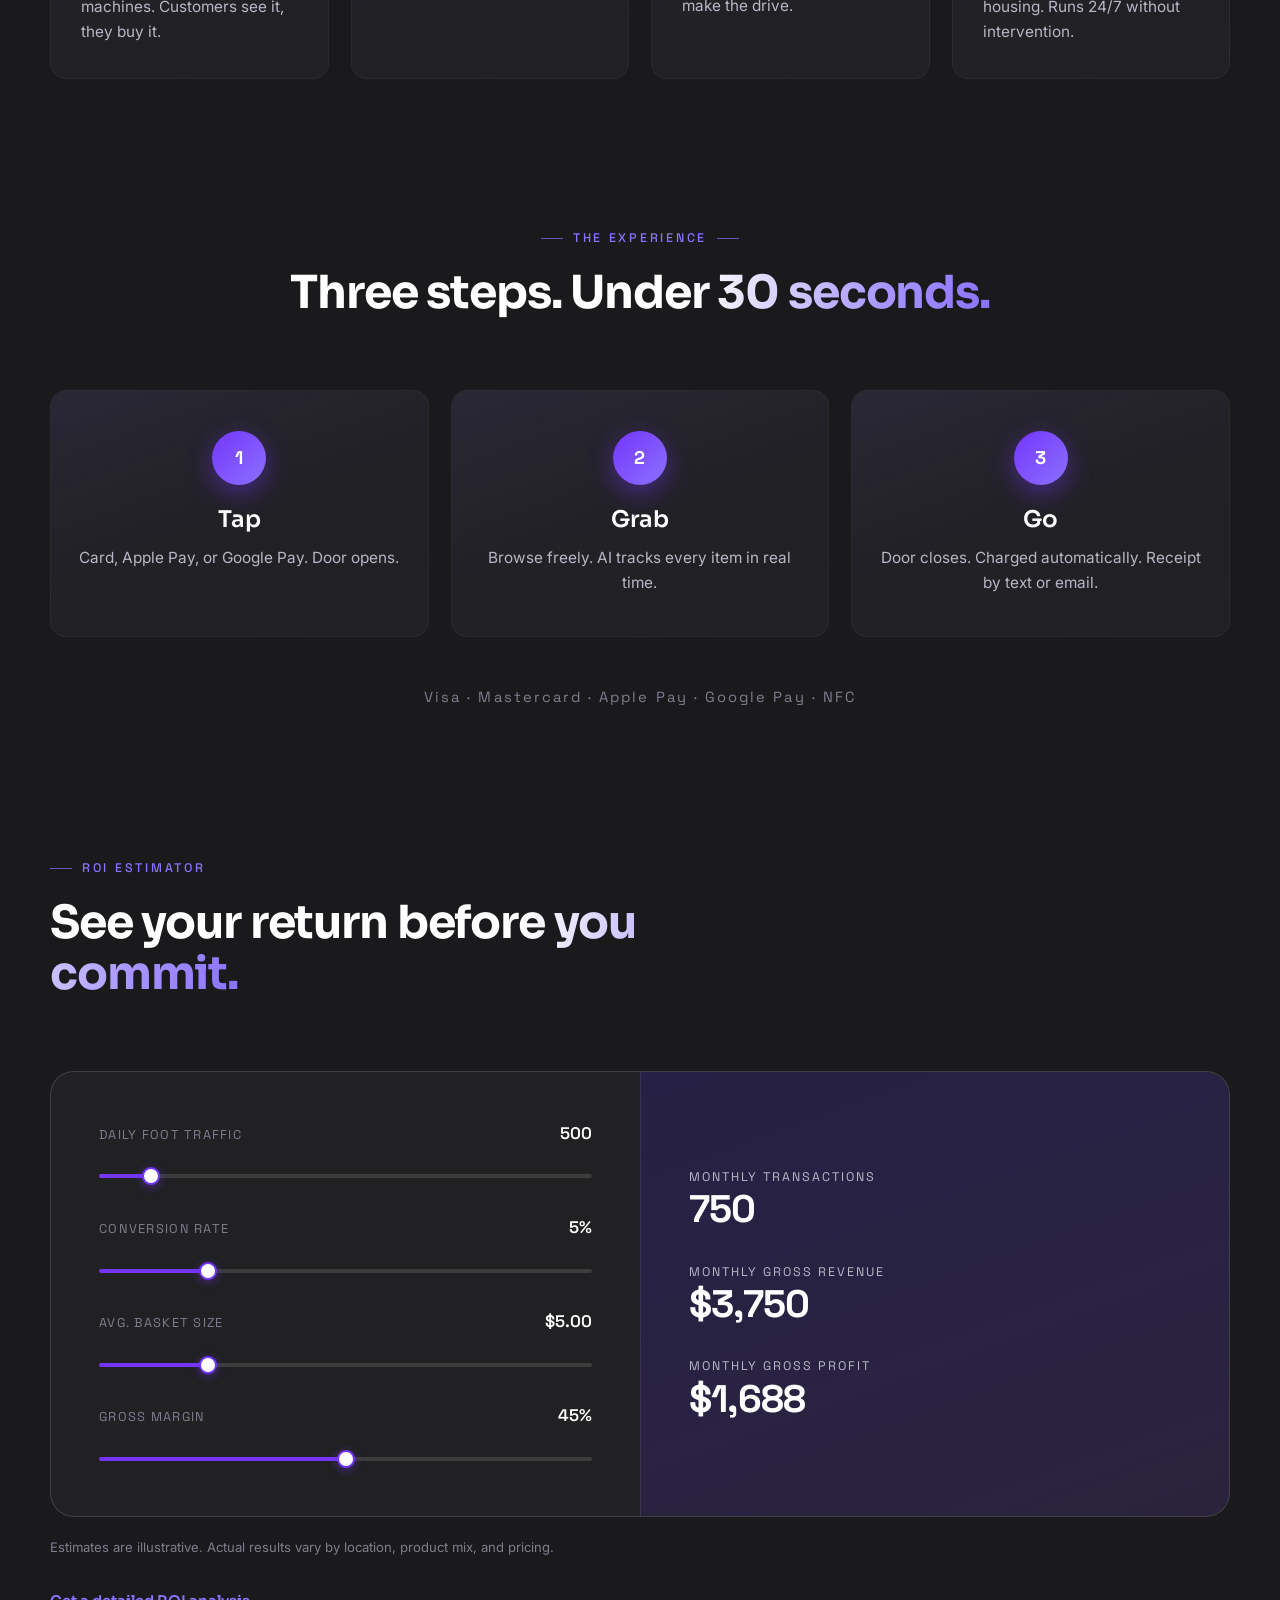
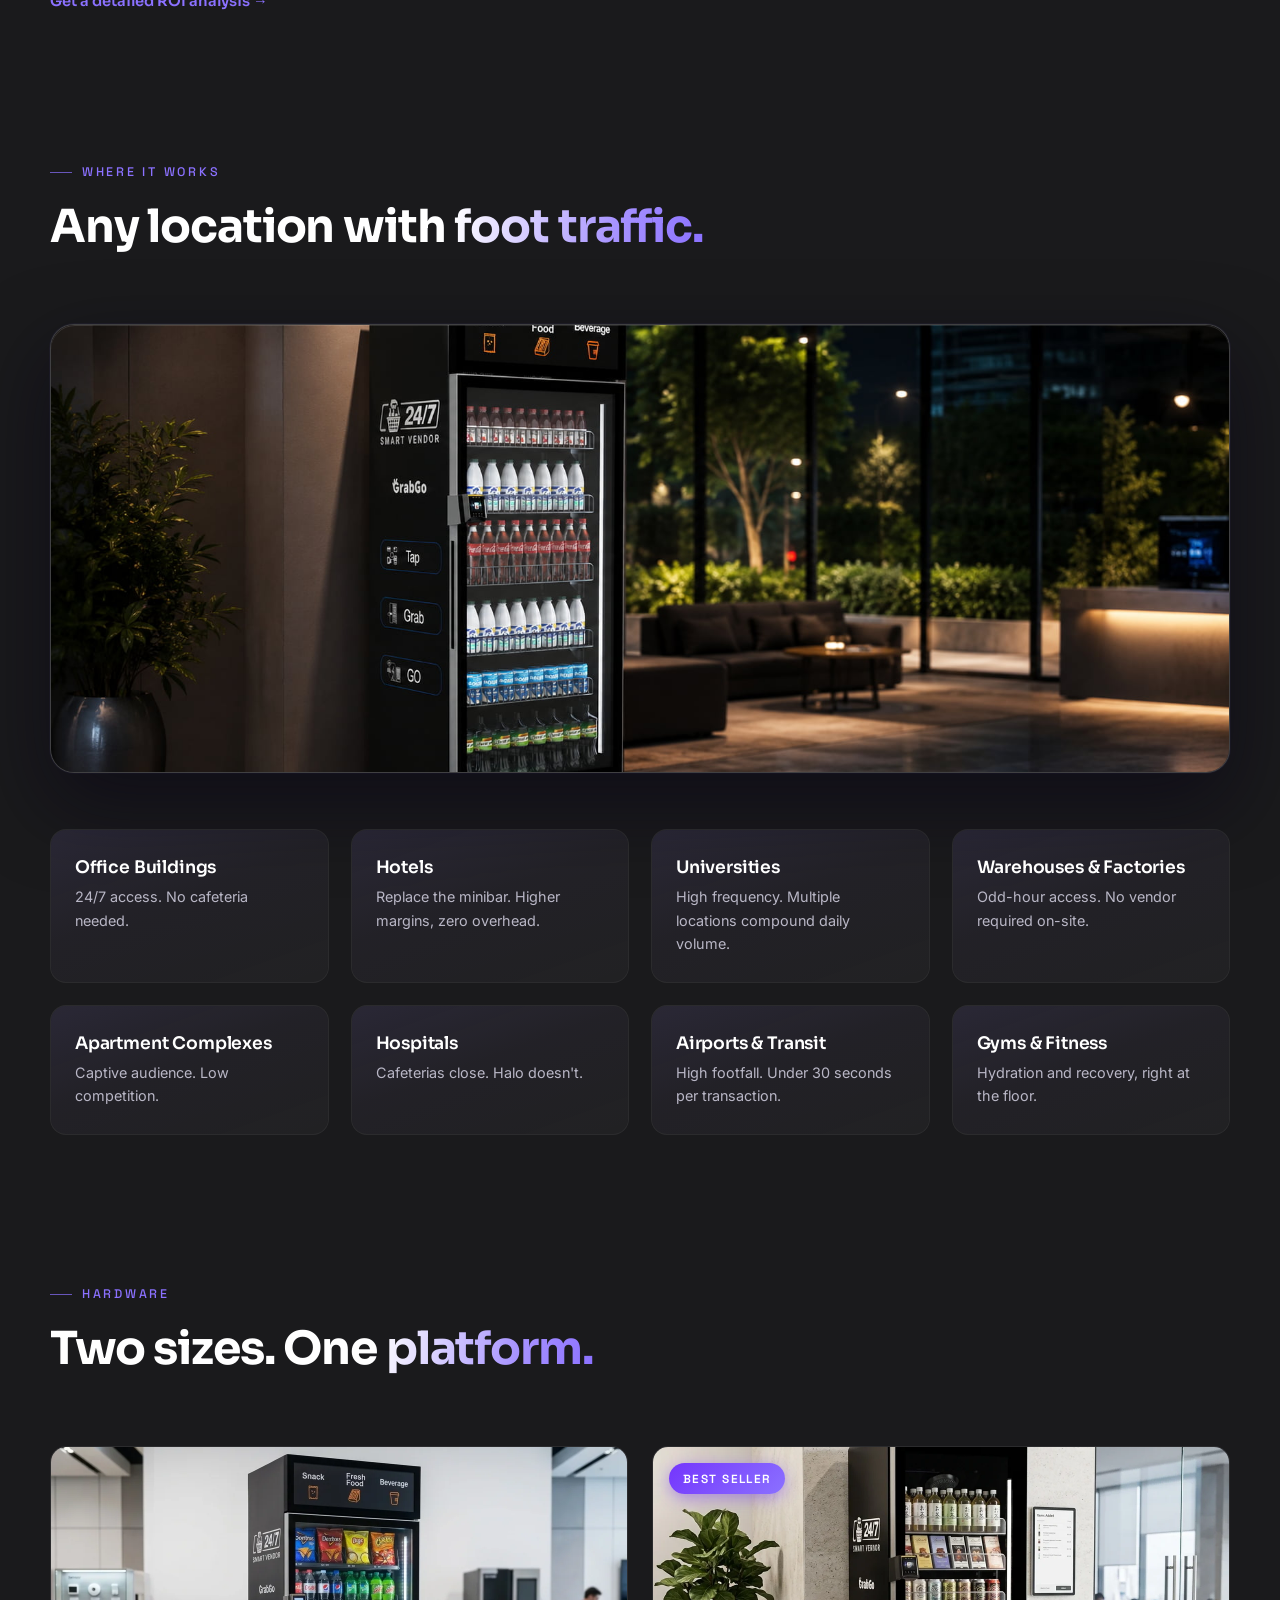
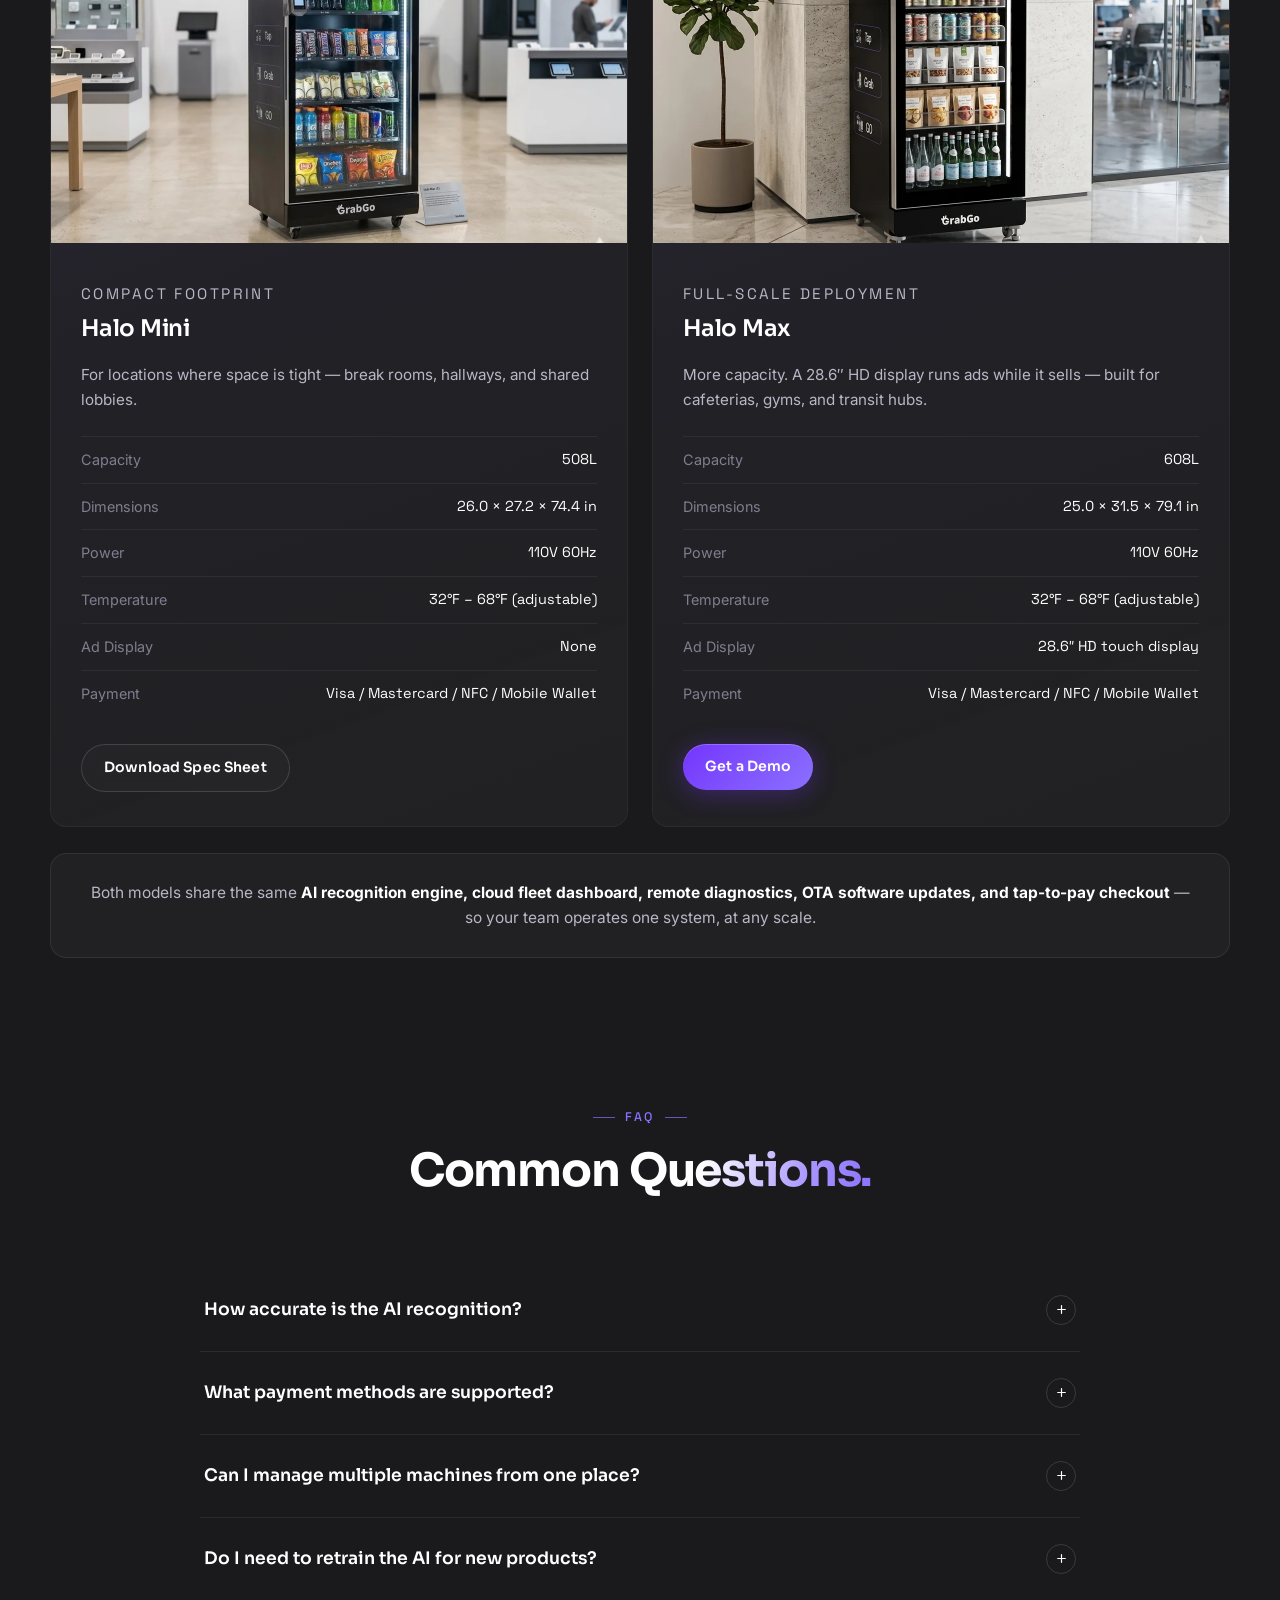
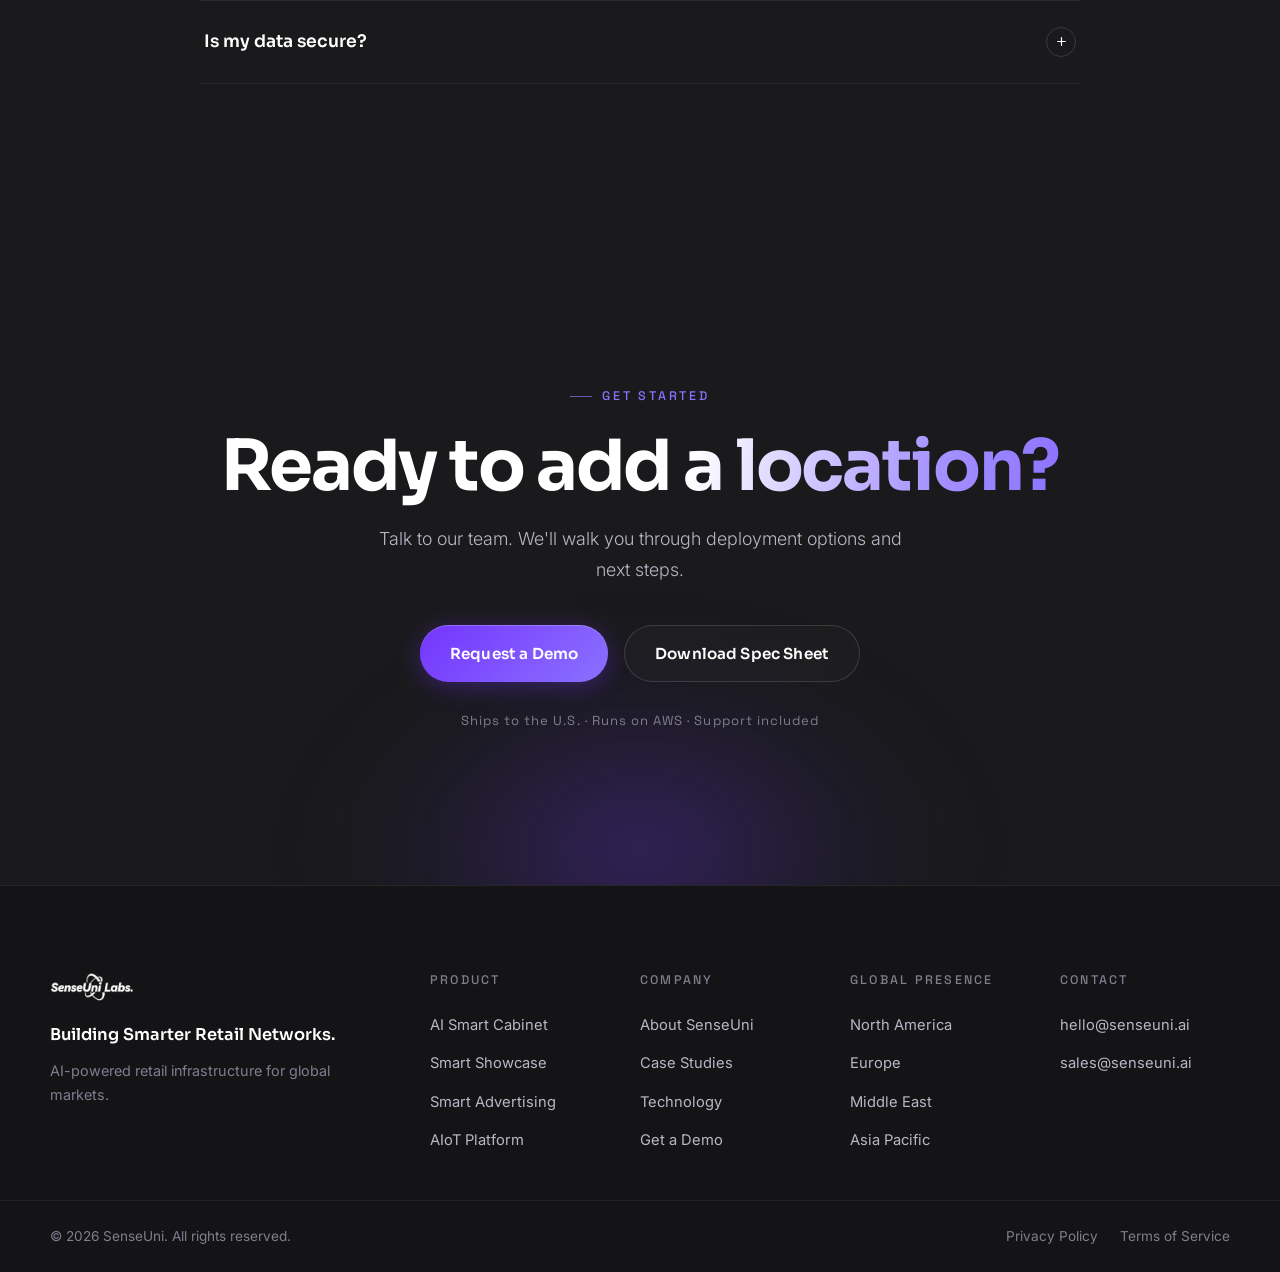
==== commit e199edb6: "Site-wide redesign: shared design system + brand-narrative rebuild - Extract shared design system in" ====
--- a/ai-smart-cabinet.html
+++ b/ai-smart-cabinet.html
@@ -1,4227 +1,738 @@
-﻿<!DOCTYPE html>
+<!DOCTYPE html>
 <html lang="en">
 <head>
   <meta charset="UTF-8" />
   <meta name="viewport" content="width=device-width, initial-scale=1.0" />
-  <meta name="description" content="SenseUni AI Smart Cabinet — Deploy autonomous retail, manage every location from one platform, and scale your business with confidence." />
+  <meta name="description" content="SenseUni AI Smart Cabinet — deploy autonomous retail, manage every location from one platform, and scale your business with confidence. 99.6% AI recognition accuracy." />
   <title>AI Smart Cabinet — SenseUni</title>
 
   <link rel="icon" type="image/webp" href="assets/images/logomini.webp" />
   <link rel="preconnect" href="https://fonts.googleapis.com" />
   <link rel="preconnect" href="https://fonts.gstatic.com" crossorigin />
   <link href="https://fonts.googleapis.com/css2?family=Sora:wght@300;400;500;600;700;800&family=Inter:wght@300;400;500;600&family=Space+Grotesk:wght@400;500;600;700&display=swap" rel="stylesheet" />
+  <link rel="stylesheet" href="assets/css/main.css" />
 
   <style>
-    /* ═══════════════════════════════════════
-       DESIGN TOKENS
-    ═══════════════════════════════════════ */
-    :root {
-      --color-bg:              #14101F;
-      --color-bg-footer:       #0F0C18;
-      --color-brand:           #2C2069;
-      --color-accent:          #7435FD;
-      --color-highlight:       #8B71FF;
-      --color-cyan:            #5EEBFF;
-
-      --color-nav-bg:          rgba(20, 16, 31, 0.55);
-      --color-nav-bg-scrolled: rgba(20, 16, 31, 0.72);
-      --color-nav-border:      rgba(255, 255, 255, 0.08);
-      --color-footer-border:   rgba(255, 255, 255, 0.06);
-
-      --color-border:          rgba(255, 255, 255, 0.10);
-      --color-border-glow:     rgba(116, 53, 253, 0.40);
-      --color-surface:         rgba(255, 255, 255, 0.04);
-
-      --color-text-primary:    #FFFFFF;
-      --color-text-secondary:  #C8C8D4;
-      --color-text-muted:      #7A7A8C;
-
-      --gradient-btn:  linear-gradient(135deg, var(--color-accent), var(--color-highlight));
-      --gradient-card: linear-gradient(135deg, rgba(44, 32, 105, 0.20) 0%, rgba(116, 53, 253, 0.06) 100%);
-
-      --font-heading: 'Sora', sans-serif;
-      --font-body:    'Inter', sans-serif;
-      --font-data:    'Space Grotesk', sans-serif;
-
-      --radius-sm: 8px;
-      --radius-md: 16px;
-      --radius-lg: 24px;
-
-      --nav-height: 80px;
-
-      --ease-out:        cubic-bezier(0.22, 1, 0.36, 1);
-      --transition-base: 0.3s;
-      --transition-slow: 0.5s;
-    }
-
-    /* ═══════════════════════════════════════
-       RESET & STICKY-FOOTER
-    ═══════════════════════════════════════ */
-    *, *::before, *::after { box-sizing: border-box; margin: 0; padding: 0; }
-
-    html {
-      scroll-behavior: smooth;
-      scrollbar-width: thin;
-      scrollbar-color: var(--color-highlight) rgba(20, 16, 31, 0.4);
-    }
-
-    body {
-      display: flex;
-      flex-direction: column;
-      min-height: 100vh;
-      background-color: var(--color-bg);
-      color: var(--color-text-primary);
-      font-family: var(--font-body);
-      overflow-x: hidden;
-    }
-
-    a { text-decoration: none; }
-
-    /* ═══════════════════════════════════════
-       CUSTOM SCROLLBAR
-    ═══════════════════════════════════════ */
-    ::-webkit-scrollbar        { width: 6px; }
-    ::-webkit-scrollbar-track  { background: rgba(20, 16, 31, 0.4); }
-    ::-webkit-scrollbar-thumb  {
-      background: linear-gradient(to bottom, var(--color-accent), var(--color-highlight));
-      border-radius: 3px;
-    }
-    ::-webkit-scrollbar-thumb:hover {
-      background: var(--color-highlight);
-      box-shadow: 0 0 8px rgba(139, 113, 255, 0.50);
-    }
-
-    /* ═══════════════════════════════════════
-       AMBIENT GLOW LAYERS (z-index 0)
-    ═══════════════════════════════════════ */
-    body::before {
-      content: '';
-      position: fixed;
-      top: 0; left: 0; right: 0;
-      height: 90vh;
-      background: radial-gradient(
-        ellipse 160% 65% at 50% -8%,
-        rgba(116, 53, 253, 0.28) 0%,
-        rgba(116, 53, 253, 0.10) 42%,
-        rgba(116, 53, 253, 0.03) 68%,
-        transparent 80%
-      );
+    /* ── CABINET · HERO ──────────────────────────────────────── */
+    .cab-hero { padding-bottom: 0; }
+    .cab-hero__grid {
+      display: grid;
+      grid-template-columns: 1.05fr 0.95fr;
+      gap: clamp(40px, 6vw, 80px);
+      align-items: center;
+    }
+    .cab-hero__media { position: relative; }
+    .cab-hero__media .media-frame { aspect-ratio: 4 / 4.6; }
+    .cab-hero__media .media-frame img { object-position: 50% 60%; }
+    .cab-hero__media-glow {
+      position: absolute;
+      inset: 8% -10% -12%;
+      background: radial-gradient(ellipse 55% 55% at 50% 60%, rgba(116,53,253,0.35), transparent 70%);
+      filter: blur(50px);
       pointer-events: none;
-      z-index: 0;
-    }
-
-    body::after {
-      content: '';
-      position: fixed;
-      bottom: -10%; left: -15%;
-      width: 70vw; height: 70vh;
-      background: radial-gradient(
-        ellipse at center,
-        rgba(139, 113, 255, 0.10) 0%,
-        rgba(116, 53, 253, 0.04) 50%,
-        transparent 75%
-      );
-      pointer-events: none;
-      z-index: 0;
-    }
-
-    /* Grain texture (z-index 2) */
-    .grain-overlay {
-      position: fixed;
-      inset: 0;
-      background-image: url("data:image/svg+xml,%3Csvg xmlns='http://www.w3.org/2000/svg' width='200' height='200'%3E%3Cfilter id='n'%3E%3CfeTurbulence type='fractalNoise' baseFrequency='0.85' numOctaves='4' stitchTiles='stitch'/%3E%3CfeColorMatrix type='saturate' values='0'/%3E%3C/filter%3E%3Crect width='200' height='200' filter='url(%23n)'/%3E%3C/svg%3E");
-      background-repeat: repeat;
-      background-size: 200px 200px;
-      opacity: 0.035;
-      mix-blend-mode: overlay;
-      pointer-events: none;
+    }
+    .cab-hero__badge {
+      position: absolute;
       z-index: 2;
-    }
-
-    /* ═══════════════════════════════════════
-       KEYFRAMES
-    ═══════════════════════════════════════ */
-    @keyframes navSlideDown {
-      from { opacity: 0; transform: translateY(-8px); }
-      to   { opacity: 1; transform: translateY(0); }
-    }
-
-    @keyframes fadeUp {
-      from { opacity: 0; transform: translateY(20px); }
-      to   { opacity: 1; transform: translateY(0); }
-    }
-
-    @keyframes imageReveal {
-      from { opacity: 0; transform: scale(0.97) translateY(10px); }
-      to   { opacity: 1; transform: scale(1)    translateY(0); }
-    }
-
-    /* Grander entrance for the centred product image — slower, rises more */
-    @keyframes productReveal {
-      from { opacity: 0; transform: scale(0.97) translateY(40px); }
-      to   { opacity: 1; transform: scale(1)    translateY(0); }
-    }
-
-    /* ═══════════════════════════════════════
-       PREFERS REDUCED MOTION
-    ═══════════════════════════════════════ */
-    @media (prefers-reduced-motion: reduce) {
-      .nav,
-      .cabinet-hero__eyebrow,
-      .cabinet-hero__headline,
-      .cabinet-hero__sub,
-      .product-showcase,
-      .footer__main > * {
-        animation: none !important;
-        opacity: 1 !important;
-        transform: none !important;
-      }
-
-      .back-to-top              { transition: opacity 0.2s ease !important; }
-      .back-to-top,
-      .back-to-top.is-visible,
-      .back-to-top:hover        { transform: none !important; }
-    }
-
-    /* ═══════════════════════════════════════
-       NAVIGATION (z-index 1000)
-    ═══════════════════════════════════════ */
-    .nav {
-      position: fixed;
-      top: 0; left: 0; right: 0;
-      z-index: 1000;
-      height: var(--nav-height);
-      background: var(--color-nav-bg);
-      backdrop-filter: blur(28px) saturate(160%);
-      -webkit-backdrop-filter: blur(28px) saturate(160%);
-      border-bottom: 1px solid var(--color-nav-border);
-      box-shadow: 0 1px 0 0 rgba(116, 53, 253, 0.18), 0 4px 32px rgba(0, 0, 0, 0.30);
-      transition: transform      0.4s var(--ease-out),
-                  background     0.4s var(--ease-out),
-                  border-color   0.4s var(--ease-out),
-                  box-shadow     0.4s var(--ease-out);
-      animation: navSlideDown 0.7s var(--ease-out) both;
-    }
-
-    .nav.is-scrolled {
-      background: var(--color-nav-bg-scrolled);
-      border-bottom-color: rgba(255, 255, 255, 0.12);
-      box-shadow: 0 1px 0 0 rgba(116, 53, 253, 0.22), 0 8px 48px rgba(0, 0, 0, 0.50);
-    }
-
-    .nav.is-hidden { transform: translateY(-100%); pointer-events: none; }
-
-    .nav__inner {
-      max-width: 1200px;
-      margin: 0 auto;
-      padding: 0 40px;
-      height: 100%;
-      display: flex;
-      align-items: center;
-      position: relative;
-    }
-
-    .nav__logo { display: flex; align-items: center; gap: 10px; flex-shrink: 0; }
-
-    .nav__links {
-      display: flex;
-      align-items: center;
-      gap: 6px;
-      list-style: none;
-      position: absolute;
-      left: 50%;
-      transform: translateX(-50%);
-      z-index: 1;
-    }
-
-    .nav__link {
-      position: relative;
-      display: inline-block;
-      padding: 6px 13px;
-      font-family: var(--font-body);
-      font-size: 14px;
-      font-weight: 500;
-      color: var(--color-text-secondary);
-      border-radius: var(--radius-sm);
-      transition: color var(--transition-base) var(--ease-out),
-                  background var(--transition-base) var(--ease-out);
-      white-space: nowrap;
-    }
-
-    .nav__link::after {
-      content: '';
-      position: absolute;
-      bottom: 0;
-      left: 13px; right: 13px;
-      height: 1.5px;
-      background: var(--gradient-btn);
-      border-radius: 2px;
-      transform: scaleX(0);
-      transform-origin: center;
-      transition: transform var(--transition-base) var(--ease-out);
-    }
-
-    .nav__link:hover                { color: var(--color-text-primary); background: rgba(255,255,255,0.05); }
-    .nav__link:hover::after         { transform: scaleX(1); }
-    .nav__link.is-active            { color: var(--color-text-primary); }
-    .nav__link.is-active::after     { transform: scaleX(1); }
-
-    .nav__cta { flex-shrink: 0; margin-left: auto; }
-
-    /* Buttons */
-    .btn--primary {
-      display: inline-flex;
-      align-items: center;
-      gap: 6px;
-      padding: 10px 22px;
-      border-radius: var(--radius-sm);
-      font-family: var(--font-heading);
-      font-size: 14px;
-      font-weight: 600;
-      color: var(--color-text-primary);
-      background: var(--gradient-btn);
-      border: none;
-      cursor: pointer;
-      box-shadow: 0 2px 12px rgba(116, 53, 253, 0.28);
-      transition: transform var(--transition-base) var(--ease-out),
-                  box-shadow var(--transition-base) var(--ease-out);
-      position: relative;
-      overflow: hidden;
-      white-space: nowrap;
-    }
-
-    .btn--primary::before {
-      content: '';
-      position: absolute;
-      inset: 0;
-      background: linear-gradient(135deg, rgba(255,255,255,0.14) 0%, transparent 55%);
-      opacity: 0;
-      transition: opacity var(--transition-base) var(--ease-out);
-    }
-
-    .btn--primary:hover         { transform: translateY(-2px); box-shadow: 0 0 20px rgba(116,53,253,0.55), 0 6px 24px rgba(116,53,253,0.32); }
-    .btn--primary:hover::before { opacity: 1; }
-    .btn--primary:active        { transform: translateY(0); }
-
-    .btn--secondary {
-      display: inline-flex;
-      align-items: center;
-      gap: 8px;
-      padding: 10px 22px;
-      border-radius: var(--radius-sm);
-      font-family: var(--font-heading);
-      font-size: 14px;
-      font-weight: 600;
-      color: var(--color-text-primary);
-      background: transparent;
-      border: 1.5px solid var(--color-border);
-      cursor: pointer;
-      transition: color var(--transition-base) var(--ease-out),
-                  border-color var(--transition-base) var(--ease-out),
-                  box-shadow var(--transition-base) var(--ease-out),
-                  transform var(--transition-base) var(--ease-out);
-      white-space: nowrap;
-    }
-
-    .btn--secondary:hover {
-      border-color: var(--color-highlight);
-      color: var(--color-highlight);
-      transform: translateY(-2px);
-      box-shadow: 0 4px 20px rgba(139, 113, 255, 0.18);
-    }
-
-    .btn--secondary:active { transform: translateY(0); }
-
-    .btn--lg { padding: 15px 32px; font-size: 15px; }
-
-    /* Hamburger */
-    .nav__hamburger {
-      display: none;
-      flex-direction: column;
-      justify-content: center;
-      gap: 5px;
-      width: 36px; height: 36px;
-      padding: 6px;
-      background: none; border: none; cursor: pointer;
-      margin-left: auto;
-      border-radius: var(--radius-sm);
-      transition: background var(--transition-base) var(--ease-out);
-    }
-
-    .nav__hamburger:hover { background: rgba(255,255,255,0.06); }
-
-    .nav__hamburger-line {
+      right: -14px; top: 8%;
+      padding: 14px 20px;
+      border-radius: var(--radius-md);
+      border: 1px solid rgba(139,113,255,0.35);
+      background: rgba(22, 20, 30, 0.82);
+      backdrop-filter: blur(12px);
+      box-shadow: 0 12px 36px rgba(8,5,20,0.5);
+      text-align: center;
+    }
+    .cab-hero__badge strong {
       display: block;
-      width: 100%; height: 1.5px;
-      background: var(--color-text-secondary);
-      border-radius: 2px;
-      transform-origin: center;
-      transition: transform var(--transition-base) var(--ease-out),
-                  opacity var(--transition-base) var(--ease-out);
-    }
-
-    .nav.is-open .nav__hamburger-line:nth-child(1) { transform: translateY(6.5px) rotate(45deg); }
-    .nav.is-open .nav__hamburger-line:nth-child(2) { opacity: 0; transform: scaleX(0); }
-    .nav.is-open .nav__hamburger-line:nth-child(3) { transform: translateY(-6.5px) rotate(-45deg); }
-
-    /* Mobile drawer */
-    .nav__drawer {
-      display: none;
-      position: fixed;
-      top: var(--nav-height); left: 0; right: 0;
-      background: rgba(15, 12, 24, 0.97);
-      backdrop-filter: blur(24px);
-      -webkit-backdrop-filter: blur(24px);
-      border-bottom: 1px solid var(--color-nav-border);
-      padding: 16px 24px 24px;
-      transform: translateY(-8px);
-      opacity: 0;
-      pointer-events: none;
-      transition: transform var(--transition-slow) var(--ease-out),
-                  opacity var(--transition-slow) var(--ease-out);
-      z-index: 999;
-    }
-
-    .nav__drawer.is-open { transform: translateY(0); opacity: 1; pointer-events: all; }
-    .nav__drawer-links   { list-style: none; display: flex; flex-direction: column; gap: 2px; }
-
-    .nav__drawer-link {
-      display: block;
-      padding: 12px 8px;
-      font-family: var(--font-body);
-      font-size: 15px; font-weight: 500;
-      color: var(--color-text-secondary);
-      border-bottom: 1px solid rgba(255,255,255,0.05);
-      transition: color var(--transition-base) var(--ease-out);
-    }
-
-    .nav__drawer-link:hover { color: var(--color-text-primary); }
-    .nav__drawer-cta        { margin-top: 20px; width: 100%; justify-content: center; }
-
-    @media (max-width: 900px) {
-      .nav__links     { display: none; }
-      .nav__cta       { display: none; }
-      .nav__hamburger { display: flex; }
-      .nav__drawer    { display: block; }
-    }
-
-    @media (max-width: 480px) { .nav__inner { padding: 0 20px; } }
-
-    /* ═══════════════════════════════════════
-       PAGE LAYOUT
-    ═══════════════════════════════════════ */
-    main { flex: 1 0 auto; position: relative; z-index: 3; }
-
-    .section-wrap {
-      max-width: 1160px;
-      margin: 0 auto;
-      padding: 0 40px;
-    }
-
-    @media (max-width: 640px) { .section-wrap { padding: 0 20px; } }
-
-    /* ═══════════════════════════════════════
-       TYPE UTILITIES
-    ═══════════════════════════════════════ */
-    .t-display {
-      font-family: var(--font-heading);
-      font-size: clamp(36px, 5.5vw, 76px);
-      font-weight: 800;
-      letter-spacing: -0.03em;
-      line-height: 1.06;
-      color: var(--color-text-primary);
-    }
-
-    .gradient-text {
-      background: linear-gradient(135deg, var(--color-text-primary) 45%, var(--color-highlight));
+      font-family: var(--font-data);
+      font-size: 1.5rem;
+      font-weight: 700;
+      background: var(--grad-text);
       -webkit-background-clip: text;
+      background-clip: text;
       -webkit-text-fill-color: transparent;
-      background-clip: text;
-    }
-
-    /* ═══════════════════════════════════════
-       SECTION 1A — HERO (CENTRED) WITH PARTICLE CANVAS
-    ═══════════════════════════════════════ */
-    .cabinet-hero {
-      position: relative;
-      min-height: 100vh;
-      display: flex;
-      align-items: flex-start;   /* content starts at top of the min-height zone */
-      padding-top: var(--nav-height);
-      overflow: hidden;
-    }
-
-    /* Particle canvas covers the FULL hero section, including behind the product */
-    #hero-canvas {
-      position: absolute;
-      inset: 0;
-      width: 100%;
-      height: 100%;
-      pointer-events: none;
-      z-index: 0;
-    }
-
-    /* ── Centred hero layout (text block) ── */
-    .cabinet-hero__inner {
-      position: relative;
-      z-index: 1;
-      display: flex;
-      flex-direction: column;
-      align-items: center;
-      text-align: center;
-      width: 100%;
-      padding: 80px 0 120px;
-    }
-
-    .cabinet-hero__text {
-      display: flex;
-      flex-direction: column;
-      align-items: center;
-      width: 100%;
-    }
-
-    .cabinet-hero__eyebrow {
-      font-family: var(--font-data);
-      font-size: 11px;
-      font-weight: 600;
-      letter-spacing: 0.20em;
-      text-transform: uppercase;
-      color: var(--color-highlight);
-      margin-bottom: 24px;
-      animation: fadeUp 0.7s var(--ease-out) 0.20s both;
-    }
-
-    .cabinet-hero__headline {
-      margin-bottom: 24px;
-      animation: fadeUp 0.8s var(--ease-out) 0.36s both;
-    }
-
-    .cabinet-hero__sub {
-      font-family: var(--font-body);
-      font-size: clamp(16px, 1.6vw, 19px);
-      line-height: 1.7;
-      color: var(--color-text-secondary);
-      max-width: 640px;
-      margin-bottom: 100px;
-      animation: fadeUp 0.8s var(--ease-out) 0.52s both;
-    }
-
-    .cabinet-hero__divider {
-      width: 120px;
-      height: 1px;
-      background: linear-gradient(90deg, transparent, var(--color-highlight), transparent);
-      margin: 0 auto 80px;
-      opacity: 0.5;
-    }
-
-    /* ═══════════════════════════════════════
-       PRODUCT SHOWCASE MODULE
-       Sits inside .cabinet-hero__inner, below the text block
-    ═══════════════════════════════════════ */
-    .product-showcase {
-      display: grid;
-      grid-template-columns: 1fr 1fr;
-      gap: 72px;
-      align-items: center;
-      width: 100%;
-      max-width: 1100px;
-      margin: 0 auto 0;
-      animation: fadeUp 0.8s var(--ease-out) 0.90s both;
-    }
-
-    /* ── Gallery ── */
-    .product-showcase__main-wrap {
-      position: relative;
-      border-radius: var(--radius-md);
-      overflow: hidden;
-      border: 1px solid rgba(139, 113, 255, 0.15);
-      box-shadow: 0 8px 60px rgba(116, 53, 253, 0.20),
-                  0 0 100px rgba(139, 113, 255, 0.08);
-      background: rgba(255, 255, 255, 0.02);
-    }
-
-    .product-showcase__main-img {
-      width: 100%;
-      height: auto;
-      display: block;
-      transition: opacity 0.35s ease;
-    }
-
-    .product-showcase__thumbs {
-      display: flex;
-      gap: 12px;
-      margin-top: 16px;
-    }
-
-    .product-showcase__thumb {
-      width: 80px;
-      height: 80px;
-      object-fit: cover;
-      border-radius: var(--radius-sm);
-      border: 1px solid rgba(255, 255, 255, 0.08);
-      cursor: pointer;
-      opacity: 0.6;
-      transition: opacity 0.3s ease, border-color 0.3s ease, transform 0.3s ease;
-    }
-
-    .product-showcase__thumb:hover {
-      opacity: 0.9;
-      border-color: rgba(139, 113, 255, 0.3);
-      transform: scale(1.05);
-    }
-
-    .product-showcase__thumb.is-active {
-      opacity: 1;
-      border-color: var(--color-highlight);
-      box-shadow: 0 0 12px rgba(139, 113, 255, 0.3);
-    }
-
-    /* ── Info column ── */
-    .product-showcase__info {
-      display: flex;
-      flex-direction: column;
-      text-align: left;
-    }
-
-    .product-showcase__toggle {
-      display: inline-flex;
-      background: rgba(255, 255, 255, 0.06);
-      border: 1px solid rgba(255, 255, 255, 0.10);
-      border-radius: 40px;
-      padding: 4px;
-      margin-bottom: 24px;
-      align-self: flex-start;
-    }
-
-    .product-showcase__toggle-btn {
-      padding: 8px 20px;
-      border-radius: 36px;
-      border: none;
-      background: transparent;
-      color: var(--color-text-muted);
-      font-family: var(--font-heading);
-      font-size: 13px;
-      font-weight: 600;
-      cursor: pointer;
-      transition: all 0.3s ease;
-    }
-
-    .product-showcase__toggle-btn.is-active {
-      background: var(--gradient-btn);
-      color: var(--color-text-primary);
-      box-shadow: 0 2px 12px rgba(116, 53, 253, 0.28);
-    }
-
-    .product-showcase__name {
-      font-family: var(--font-heading);
-      font-size: clamp(28px, 3.5vw, 44px);
-      font-weight: 700;
-      line-height: 1.1;
-      color: var(--color-text-primary);
-      margin-bottom: 12px;
-    }
-
-    .product-showcase__capacity {
-      color: var(--color-highlight);
-      font-weight: 400;
-    }
-
-    .product-showcase__tagline {
-      font-family: var(--font-body);
-      font-size: 16px;
-      line-height: 1.6;
-      color: var(--color-text-secondary);
-      max-width: 420px;
-      margin-bottom: 32px;
-    }
-
-    .product-showcase__specs {
-      display: grid;
-      grid-template-columns: 1fr 1fr;
-      gap: 14px;
-      margin-bottom: 36px;
-    }
-
-    .product-showcase__spec {
-      display: flex;
-      align-items: center;
-      gap: 12px;
-      padding: 14px 16px;
-      background: rgba(255, 255, 255, 0.03);
-      border: 1px solid rgba(255, 255, 255, 0.08);
-      border-radius: var(--radius-sm);
-    }
-
-    .product-showcase__spec svg {
-      flex-shrink: 0;
-      color: var(--color-highlight);
-    }
-
-    .product-showcase__spec-val {
-      font-family: var(--font-data);
-      font-size: 15px;
-      font-weight: 600;
-      color: var(--color-text-primary);
-      line-height: 1.2;
-    }
-
-    .product-showcase__spec-lbl {
-      font-family: var(--font-body);
-      font-size: 12px;
-      color: var(--color-text-muted);
-      margin-top: 2px;
-    }
-
-    .product-showcase__price-block { margin-bottom: 36px; }
-
-    .product-showcase__price {
-      font-family: var(--font-data);
-      font-size: 32px;
-      font-weight: 700;
-      line-height: 1;
-      background: linear-gradient(135deg, var(--color-text-primary) 40%, var(--color-highlight));
-      -webkit-background-clip: text;
-      -webkit-text-fill-color: transparent;
-      background-clip: text;
-    }
-
-    .product-showcase__price-note {
-      font-family: var(--font-body);
-      font-size: 13px;
-      color: var(--color-text-muted);
-      margin-top: 6px;
-    }
-
-    .product-showcase__ctas {
-      display: flex;
-      gap: 16px;
-      flex-wrap: wrap;
-    }
-
-    /* ── Hero + Showcase responsive ── */
-    @media (max-width: 768px) {
-      .cabinet-hero__inner { padding: 64px 0 72px; }
-      .product-showcase {
-        grid-template-columns: 1fr;
-        gap: 40px;
-        margin-top: 40px;
-      }
-      .product-showcase__info {
-        text-align: center;
-        align-items: center;
-      }
-      .product-showcase__toggle  { align-self: center; }
-      .product-showcase__tagline { max-width: 100%; }
-      .product-showcase__ctas    { justify-content: center; }
-    }
-
-    @media (max-width: 480px) {
-      .cabinet-hero__inner { padding: 48px 0 56px; }
-      .product-showcase__specs { grid-template-columns: 1fr; }
-      .product-showcase__ctas  { flex-direction: column; align-items: stretch; }
-      .product-showcase__ctas .btn--primary,
-      .product-showcase__ctas .btn--secondary { justify-content: center; }
-      .product-showcase__thumb { width: 60px; height: 60px; }
-    }
-
-    /* ═══════════════════════════════════════
-       SECTION 1B — DATA ANCHORS
-    ═══════════════════════════════════════ */
-    .data-anchors {
-      position: relative;
-      z-index: 3;
-      border-top: 1px solid rgba(255, 255, 255, 0.08);
-      background: rgba(255, 255, 255, 0.02);
-    }
-
-    .data-anchors__inner {
-      max-width: 1160px;
-      margin: 0 auto;
-      padding: 0 40px;
+    }
+    .cab-hero__badge span { font-size: 0.78rem; color: var(--text-3); }
+    @media (max-width: 880px) {
+      .cab-hero__grid { grid-template-columns: 1fr; }
+      .cab-hero__media { order: -1; max-width: 460px; margin-inline: auto; }
+      .cab-hero__badge { right: 0; }
+    }
+
+    /* Stat anchors */
+    .cab-anchors {
+      margin-top: clamp(64px, 8vw, 96px);
+      padding-block: clamp(36px, 5vw, 52px);
+      border-top: 1px solid var(--border);
+      border-bottom: 1px solid var(--border);
       display: grid;
       grid-template-columns: repeat(4, 1fr);
-    }
-
-    .data-anchors__stat {
-      padding: 44px 32px;
-      text-align: center;
-      border-right: 1px solid rgba(255, 255, 255, 0.06);
-      transition: background var(--transition-base) var(--ease-out);
-    }
-
-    .data-anchors__stat:last-child { border-right: none; }
-
-    .data-anchors__stat:hover {
-      background: rgba(116, 53, 253, 0.04);
-    }
-
-    .data-anchors__number {
-      font-family: var(--font-data);
-      font-size: clamp(32px, 3.5vw, 52px);
-      font-weight: 700;
-      line-height: 1;
-      color: var(--color-text-primary);
-      text-shadow: 0 0 32px rgba(116, 53, 253, 0.30);
-      margin-bottom: 10px;
-      /* Start hidden; JS count-up will reveal */
-      will-change: contents;
-    }
-
-    .data-anchors__label {
-      font-family: var(--font-data);
-      font-size: 11px;
-      font-weight: 500;
-      letter-spacing: 0.08em;
+      gap: 28px;
+    }
+    @media (max-width: 880px) { .cab-anchors { grid-template-columns: repeat(2, 1fr); } }
+
+    /* ── CABINET · BENEFITS ──────────────────────────────────── */
+    .benefit-card .h3 { font-size: 1.25rem; }
+    .benefit-card__kicker {
+      font-family: var(--font-data);
+      font-size: 0.76rem;
+      letter-spacing: 0.16em;
       text-transform: uppercase;
-      color: var(--color-text-muted);
-      line-height: 1.5;
-    }
-
-    /* Data anchors responsive */
-    @media (max-width: 780px) {
-      .data-anchors__inner {
-        grid-template-columns: repeat(2, 1fr);
-        padding: 0 24px;
-      }
-
-      .data-anchors__stat:nth-child(2) { border-right: none; }
-      .data-anchors__stat:nth-child(1),
-      .data-anchors__stat:nth-child(2) {
-        border-bottom: 1px solid rgba(255, 255, 255, 0.06);
-      }
-    }
-
-    @media (max-width: 480px) {
-      .data-anchors__inner { grid-template-columns: 1fr; padding: 0 20px; }
-      .data-anchors__stat  { border-right: none !important; border-bottom: 1px solid rgba(255,255,255,0.06); }
-      .data-anchors__stat:last-child { border-bottom: none; }
-      .data-anchors__stat { padding: 32px 20px; }
-    }
-
-    /* ═══════════════════════════════════════
-       SHARED SECTION UTILITIES (S2–S5)
-    ═══════════════════════════════════════ */
-    .section-label {
+      color: var(--highlight);
+      margin-bottom: 12px;
       display: block;
-      font-family: var(--font-data);
-      font-size: 13px;
-      font-weight: 600;
-      letter-spacing: 3px;
-      text-transform: uppercase;
-      text-align: center;
-      margin-bottom: 16px;
-    }
-
-    .section-inner {
-      max-width: 1280px;
-      margin: 0 auto;
-    }
-
-    .section-divider {
-      display: block;
-      height: 1px;
-      max-width: 1280px;
-      margin: 0 auto;
-      border: none;
-      background: linear-gradient(90deg, transparent, rgba(255, 255, 255, 0.08), var(--color-accent), rgba(255, 255, 255, 0.08), transparent);
-    }
-
-    .gradient-text-cyan {
-      background: linear-gradient(135deg, var(--color-text-primary) 45%, var(--color-cyan));
-      -webkit-background-clip: text;
-      -webkit-text-fill-color: transparent;
-      background-clip: text;
-    }
-
-    @keyframes pulseGlow {
-      0%, 100% { box-shadow: 0 0 0 0 rgba(116, 53, 253, 0); }
-      50%      { box-shadow: 0 0 0 12px rgba(116, 53, 253, 0.15); }
-    }
-
-    @keyframes floatY {
-      0%, 100% { transform: translateY(0); }
-      50%      { transform: translateY(-4px); }
-    }
-
-    @keyframes orbDriftA {
-      0%, 100% { transform: translate(0, 0); }
-      25%      { transform: translate(28px, -22px); }
-      50%      { transform: translate(8px, 28px); }
-      75%      { transform: translate(-26px, 8px); }
-    }
-
-    @keyframes orbDriftB {
-      0%, 100% { transform: translate(0, 0); }
-      30%      { transform: translate(-26px, -16px); }
-      60%      { transform: translate(20px, 24px); }
-      85%      { transform: translate(14px, -28px); }
-    }
-
-    @property --angle {
-      syntax: '<angle>';
-      initial-value: 0deg;
-      inherits: false;
-    }
-
-    @keyframes rotateAngle {
-      to { --angle: 360deg; }
-    }
-
-    @keyframes vsPop {
-      from { transform: translate(-50%, -50%) scale(0); opacity: 0; }
-      to   { transform: translate(-50%, -50%) scale(1); opacity: 1; }
-    }
-
-    /* ═══════════════════════════════════════
-       SECTION 2 — THE EXPERIENCE
-       3-step horizontal walkthrough
-    ═══════════════════════════════════════ */
-    .experience {
-      position: relative;
-      z-index: 3;
-      padding: 120px 60px 0;
-    }
-
-    .experience__label { color: var(--color-cyan); }
-
-    .experience__headline {
-      font-family: var(--font-heading);
-      font-size: 52px;
-      font-weight: 700;
-      letter-spacing: -0.02em;
-      line-height: 1.1;
-      text-align: center;
-      margin-bottom: 20px;
-    }
-
-    .experience__go {
-      background: linear-gradient(135deg, var(--color-highlight), var(--color-cyan));
-      -webkit-background-clip: text;
-      -webkit-text-fill-color: transparent;
-      background-clip: text;
-    }
-
-    .experience__sub {
-      font-family: var(--font-body);
-      font-size: 17px;
-      line-height: 1.7;
-      color: var(--color-text-secondary);
-      text-align: center;
-      max-width: 520px;
-      margin: 0 auto;
-    }
-
-    .experience__steps {
-      position: relative;
-      display: grid;
-      grid-template-columns: repeat(3, 1fr);
-      margin-top: 72px;
-      padding-bottom: 96px;
-    }
-
-    .experience__line {
-      position: absolute;
-      top: 24px;
-      left: 16%;
-      right: 16%;
-      height: 2px;
-      background: linear-gradient(90deg, var(--color-accent), var(--color-highlight), var(--color-accent));
-      opacity: 0.3;
-      transform: scaleX(0);
-      transform-origin: left;
-      transition: transform 0.8s var(--ease-out);
-      z-index: 0;
-    }
-
-    .experience__line.in-view { transform: scaleX(1); }
-
-    .experience__step {
-      position: relative;
-      z-index: 1;
-      display: flex;
-      flex-direction: column;
-      align-items: center;
-      text-align: center;
-      min-width: 0;
-      padding: 0 28px;
-      opacity: 0;
-      transform: translateY(30px);
-      transition: opacity 0.6s var(--ease-out), transform 0.6s var(--ease-out);
-    }
-
-    .experience__step.in-view { opacity: 1; transform: translateY(0); }
-
-    .experience__circle {
-      width: 48px; height: 48px;
+    }
+
+    /* ── CABINET · STEPS ─────────────────────────────────────── */
+    .step-card { text-align: center; padding: 40px 28px; }
+    .step-card__num {
+      width: 54px; height: 54px;
+      margin: 0 auto 20px;
+      border-radius: 50%;
       display: flex;
       align-items: center;
       justify-content: center;
-      border-radius: 50%;
-      background: var(--color-brand);
-      border: 2px solid var(--color-accent);
-      font-family: var(--font-heading);
-      font-size: 18px;
+      font-family: var(--font-data);
+      font-size: 1.15rem;
       font-weight: 700;
-      color: var(--color-highlight);
-      margin-bottom: 28px;
-      animation: pulseGlow 2.5s ease-out infinite;
-    }
-
-    .experience__step:nth-of-type(1) .experience__circle { animation-delay: 0s;   }
-    .experience__step:nth-of-type(2) .experience__circle { animation-delay: 0.8s; }
-    .experience__step:nth-of-type(3) .experience__circle { animation-delay: 1.6s; }
-
-    .experience__image {
-      position: relative;
-      display: flex;
-      align-items: center;
-      justify-content: center;
-      width: 100%;
-      aspect-ratio: 16 / 10;
-      border-radius: 16px;
+      color: #fff;
+      background: var(--grad-cta);
+      box-shadow: 0 8px 26px rgba(116,53,253,0.45);
+    }
+    .steps__payments {
+      margin-top: clamp(36px, 5vw, 48px);
+      text-align: center;
+      font-family: var(--font-data);
+      font-size: 0.92rem;
+      letter-spacing: 0.14em;
+      color: var(--text-3);
+    }
+
+    /* ── CABINET · ROI ───────────────────────────────────────── */
+    .roi-panel {
+      display: grid;
+      grid-template-columns: 1fr 1fr;
+      gap: 0;
+      border-radius: var(--radius-lg);
+      border: 1px solid var(--border-strong);
       overflow: hidden;
-      background: rgba(255, 255, 255, 0.04);
-      border: 1px solid rgba(255, 255, 255, 0.08);
-      margin-bottom: 24px;
-      transition: transform 0.3s ease, border-color 0.3s ease;
-    }
-
-    .experience__image::before {
-      content: '';
-      position: absolute;
-      inset: 0;
-      z-index: 1;
-      background: linear-gradient(135deg, rgba(116, 53, 253, 0.35) 0%, transparent 60%);
-      pointer-events: none;
-    }
-
-    .experience__image img {
-      display: block;
-      width: 100%;
-      height: 100%;
-      object-fit: cover;
-    }
-
-    .experience__image:hover {
-      transform: scale(1.03);
-      border-color: var(--color-accent);
-    }
-
-    .experience__step-title {
-      font-family: var(--font-heading);
-      font-size: 20px;
+      background: var(--surface);
+    }
+    .roi-inputs { padding: clamp(30px, 4vw, 48px); display: flex; flex-direction: column; gap: 28px; }
+    .roi-input__head { display: flex; justify-content: space-between; align-items: baseline; margin-bottom: 12px; }
+    .roi-input__head label {
+      font-family: var(--font-data);
+      font-size: 0.8rem;
+      letter-spacing: 0.1em;
+      text-transform: uppercase;
+      color: var(--text-3);
+    }
+    .roi-input__value {
+      font-family: var(--font-data);
+      font-size: 1.05rem;
       font-weight: 600;
-      margin-bottom: 8px;
-    }
-
-    .experience__step-desc {
-      font-family: var(--font-body);
-      font-size: 14px;
-      line-height: 1.6;
-      color: var(--color-text-secondary);
-      max-width: 280px;
-    }
-
-    @media (max-width: 860px) {
-      .experience__steps { grid-template-columns: 1fr; gap: 56px; }
-      .experience__line  { display: none; }
-      .experience__step  { padding: 0; }
-    }
-
-    /* ═══════════════════════════════════════
-       SECTION 3 — WHY SENSEUNI
-       4-card value-proposition grid w/ floating orbs
-    ═══════════════════════════════════════ */
-    .why-operate {
-      position: relative;
-      z-index: 3;
-      padding: 120px 60px;
-      overflow: hidden;
-    }
-
-    .why-operate__orb {
-      position: absolute;
-      border-radius: 50%;
-      filter: blur(80px);
-      pointer-events: none;
-      z-index: 0;
-    }
-
-    .why-operate__orb--1 {
-      width: 350px; height: 350px;
-      top: -80px; left: -120px;
-      background: radial-gradient(circle, rgba(116, 53, 253, 0.35), transparent 72%);
-      animation: orbDriftA 15s ease-in-out infinite;
-    }
-
-    .why-operate__orb--2 {
-      width: 280px; height: 280px;
-      bottom: -60px; right: -80px;
-      background: radial-gradient(circle, rgba(94, 235, 255, 0.26), transparent 72%);
-      animation: orbDriftB 20s ease-in-out infinite;
-    }
-
-    .why-operate__label { position: relative; z-index: 1; color: var(--color-highlight); }
-
-    .why-operate__headline {
-      position: relative;
-      z-index: 1;
-      font-family: var(--font-heading);
-      font-size: 48px;
-      font-weight: 700;
-      letter-spacing: -0.02em;
-      line-height: 1.1;
-      text-align: center;
-      margin-bottom: 20px;
-    }
-
-    .why-operate__sub {
-      position: relative;
-      z-index: 1;
-      font-family: var(--font-body);
-      font-size: 17px;
-      line-height: 1.7;
-      color: var(--color-text-secondary);
-      text-align: center;
-      max-width: 480px;
-      margin: 0 auto;
-    }
-
-    .why-operate__grid {
-      position: relative;
-      z-index: 1;
-      display: grid;
-      grid-template-columns: repeat(4, 1fr);
-      gap: 20px;
-      margin-top: 72px;
-    }
-
-    .why-operate__card {
-      position: relative;
-      overflow: hidden;
-      background: var(--color-surface);
-      border: 1px solid var(--color-border);
-      border-radius: 20px;
-      padding: 32px 24px;
-      opacity: 0;
-      transform: translateY(30px);
-      transition: opacity 0.5s var(--ease-out),
-                  transform 0.4s cubic-bezier(.25, .46, .45, .94),
-                  background 0.4s cubic-bezier(.25, .46, .45, .94),
-                  border-color 0.4s cubic-bezier(.25, .46, .45, .94);
-    }
-
-    .why-operate__card.in-view { opacity: 1; transform: translateY(0); }
-
-    .why-operate__card::before {
-      content: '';
-      position: absolute;
-      top: 0; left: 0; right: 0;
-      height: 1px;
-      background: linear-gradient(90deg, transparent, var(--color-accent), transparent);
-      opacity: 0;
-      transition: opacity 0.4s ease;
-    }
-
-    .why-operate__card:hover {
-      transform: translateY(-4px);
-      background: rgba(255, 255, 255, 0.08);
-      border-color: rgba(116, 53, 253, 0.4);
-    }
-
-    .why-operate__card:hover::before { opacity: 1; }
-
-    .why-operate__icon {
-      width: 48px; height: 48px;
-      display: flex;
-      align-items: center;
-      justify-content: center;
-      border-radius: 12px;
-      background: linear-gradient(135deg, rgba(116, 53, 253, 0.35), rgba(94, 235, 255, 0.22));
-      margin-bottom: 20px;
-      animation: floatY 3s ease-in-out infinite;
-    }
-
-    .why-operate__icon svg { display: block; color: var(--color-cyan); }
-
-    .why-operate__card:nth-child(1) .why-operate__icon { animation-delay: 0s;   }
-    .why-operate__card:nth-child(2) .why-operate__icon { animation-delay: 0.6s; }
-    .why-operate__card:nth-child(3) .why-operate__icon { animation-delay: 1.2s; }
-    .why-operate__card:nth-child(4) .why-operate__icon { animation-delay: 1.8s; }
-
-    .why-operate__card-title {
-      font-family: var(--font-heading);
-      font-size: 17px;
-      font-weight: 600;
-      margin-bottom: 8px;
-    }
-
-    .why-operate__card-desc {
-      font-family: var(--font-body);
-      font-size: 13px;
-      line-height: 1.6;
-      color: var(--color-text-secondary);
-      margin-bottom: 24px;
-    }
-
-    .why-operate__metric {
-      border-top: 1px solid rgba(255, 255, 255, 0.08);
-      padding-top: 16px;
-    }
-
-    .why-operate__metric-value {
-      font-family: var(--font-data);
-      font-size: 24px;
-      font-weight: 700;
-      line-height: 1;
-      background: linear-gradient(135deg, var(--color-highlight), var(--color-cyan));
-      -webkit-background-clip: text;
-      -webkit-text-fill-color: transparent;
-      background-clip: text;
-      margin-bottom: 6px;
-    }
-
-    .why-operate__metric-label {
-      font-family: var(--font-data);
-      font-size: 11px;
-      letter-spacing: 0.06em;
-      text-transform: uppercase;
-      color: var(--color-text-muted);
-    }
-
-    @media (max-width: 980px) {
-      .why-operate__grid { grid-template-columns: repeat(2, 1fr); }
-    }
-
-    @media (max-width: 560px) {
-      .why-operate__grid { grid-template-columns: 1fr; }
-    }
-
-    /* ═══════════════════════════════════════
-       SECTION 3b — PRODUCT FLEXIBILITY
-       4-card staggered category grid
-    ═══════════════════════════════════════ */
-    .prod-flex {
-      position: relative;
-      z-index: 3;
-      padding: 120px 0;
-      border-top: 1px solid rgba(255, 255, 255, 0.04);
-    }
-
-    .prod-flex__inner {
-      max-width: 1240px;
-      margin: 0 auto;
-      padding: 0 40px;
-    }
-
-    .prod-flex__head {
-      text-align: center;
-      margin-bottom: 64px;
-    }
-
-    .prod-flex__pill {
-      display: inline-block;
-      font-family: var(--font-data);
-      font-size: 12px;
-      font-weight: 600;
-      letter-spacing: 2px;
-      text-transform: uppercase;
-      color: #8B71FF;
-      border: 1px solid rgba(116, 53, 253, 0.4);
-      background: rgba(116, 53, 253, 0.1);
-      border-radius: 20px;
-      padding: 6px 16px;
-      margin-bottom: 24px;
-    }
-
-    .prod-flex__headline {
-      font-family: var(--font-heading);
-      font-size: clamp(28px, 3.5vw, 42px);
-      font-weight: 700;
-      line-height: 1.15;
-      letter-spacing: -0.02em;
-      color: var(--color-text);
-      max-width: 560px;
-      margin: 0 auto 16px;
-    }
-
-    .prod-flex__sub {
-      font-family: var(--font-body);
-      font-size: 18px;
-      line-height: 1.6;
-      color: rgba(255, 255, 255, 0.6);
-      max-width: 600px;
-      margin: 0 auto;
-    }
-
-    /* ── 4-column grid ── */
-    .prod-flex__grid {
-      display: grid;
-      grid-template-columns: repeat(4, 1fr);
-      gap: 24px;
-      align-items: start;
-    }
-
-    /* ── Individual card ── */
-    .prod-card {
-      background: rgba(20, 16, 31, 0.4);
-      backdrop-filter: blur(12px);
-      -webkit-backdrop-filter: blur(12px);
-      border: 1px solid rgba(139, 113, 255, 0.15);
-      border-radius: 16px;
-      overflow: hidden;
-      display: flex;
-      flex-direction: column;
-      min-height: 360px;
-      opacity: 0;
-      transform: translateY(28px);
-      transition: opacity 0.6s var(--ease-out, cubic-bezier(.22,1,.36,1)),
-                  transform 0.6s var(--ease-out, cubic-bezier(.22,1,.36,1)),
-                  border-color 0.3s ease,
-                  box-shadow 0.3s ease;
-    }
-
-    .prod-card.is-revealed {
-      opacity: 1;
-      transform: translateY(0);
-    }
-
-    .prod-card:hover {
-      transform: translateY(-4px) !important;
-      border-color: rgba(139, 113, 255, 0.35);
-      box-shadow: 0 14px 48px rgba(116, 53, 253, 0.18);
-    }
-
-    /* Stagger delays (applied once is-revealed fires) */
-    .prod-card:nth-child(1) { transition-delay: 0s,   0s,   0s, 0s; }
-    .prod-card:nth-child(2) { transition-delay: 0.15s, 0.15s, 0s, 0s; }
-    .prod-card:nth-child(3) { transition-delay: 0.30s, 0.30s, 0s, 0s; }
-    .prod-card:nth-child(4) { transition-delay: 0.45s, 0.45s, 0s, 0s; }
-
-    /* Alternating layout: card 2 & 4 — text on top, image below */
-    .prod-card--flipped { flex-direction: column-reverse; }
-
-    /* ── Image wrapper ── */
-    .prod-card__img-wrap {
-      width: 100%;
-      height: 220px;
-      overflow: hidden;
-      flex-shrink: 0;
-    }
-
-    .prod-card__img-wrap img {
-      width: 100%; height: 100%;
-      object-fit: cover; display: block;
-      transition: transform 0.45s var(--ease-out, cubic-bezier(.22,1,.36,1));
-    }
-
-    .prod-card:hover .prod-card__img-wrap img { transform: scale(1.04); }
-
-    /* ── Text body ── */
-    .prod-card__body {
-      padding: 24px;
-      flex: 1;
-    }
-
-    .prod-card__name {
-      font-family: var(--font-heading);
-      font-size: 15px;
-      font-weight: 700;
-      color: var(--color-text);
-      margin-bottom: 8px;
-    }
-
-    .prod-card__desc {
-      font-family: var(--font-body);
-      font-size: 13px;
-      line-height: 1.65;
-      color: var(--color-text-secondary);
-    }
-
-    /* ── Responsive ── */
-    @media (max-width: 960px) {
-      .prod-flex__grid { grid-template-columns: repeat(2, 1fr); }
-      .prod-card--flipped { flex-direction: column; }
-    }
-    @media (max-width: 540px) {
-      .prod-flex { padding: 80px 0; }
-      .prod-flex__inner { padding: 0 24px; }
-      .prod-flex__grid { grid-template-columns: 1fr; }
-    }
-
-    /* ═══════════════════════════════════════
-       SECTION 4 — WHERE IT WORKS
-       6-scene grid w/ ambient particle canvas
-    ═══════════════════════════════════════ */
-    .scenes {
-      position: relative;
-      z-index: 3;
-      padding: 120px 60px;
-      overflow: hidden;
-    }
-
-    .scenes__canvas {
-      position: absolute;
-      inset: 0;
-      width: 100%;
-      height: 100%;
-      pointer-events: none;
-      z-index: 0;
-      -webkit-mask-image: radial-gradient(ellipse 75% 75% at 50% 50%, #000 55%, transparent 100%);
-      mask-image: radial-gradient(ellipse 75% 75% at 50% 50%, #000 55%, transparent 100%);
-    }
-
-    .scenes__label { position: relative; z-index: 1; color: var(--color-cyan); }
-
-    .scenes__headline {
-      position: relative;
-      z-index: 1;
-      font-family: var(--font-heading);
-      font-size: 48px;
-      font-weight: 700;
-      letter-spacing: -0.02em;
-      line-height: 1.1;
-      text-align: center;
-      margin-bottom: 20px;
-    }
-
-    .scenes__always {
-      background: linear-gradient(135deg, var(--color-text-primary) 45%, var(--color-cyan));
-      -webkit-background-clip: text;
-      -webkit-text-fill-color: transparent;
-      background-clip: text;
-    }
-
-    .scenes__sub {
-      position: relative;
-      z-index: 1;
-      font-family: var(--font-body);
-      font-size: 17px;
-      line-height: 1.7;
-      color: var(--color-text-secondary);
-      text-align: center;
-      max-width: 520px;
-      margin: 0 auto;
-    }
-
-    .scenes__grid {
-      position: relative;
-      z-index: 1;
-      display: grid;
-      grid-template-columns: repeat(3, 1fr);
-      gap: 16px;
-      margin-top: 72px;
-    }
-
-    .scenes__card {
-      position: relative;
-      aspect-ratio: 4 / 3;
-      border-radius: 20px;
-      opacity: 0;
-      transform: translateY(30px);
-      transition: opacity 0.5s var(--ease-out), transform 0.4s var(--ease-out);
-    }
-
-    .scenes__card.in-view { opacity: 1; transform: translateY(0); }
-
-    /* Animated conic-gradient glow ring — sits behind the clipped card,
-       1px larger on each side so only a thin border peeks through on hover */
-    .scenes__card::before {
-      content: '';
-      position: absolute;
-      inset: -1px;
-      border-radius: inherit;
-      background: conic-gradient(from var(--angle, 0deg), transparent, var(--color-accent), var(--color-highlight), transparent);
-      opacity: 0;
-      transition: opacity 0.3s ease;
-      z-index: 0;
-    }
-
-    .scenes__card:hover::before {
-      opacity: 1;
-      animation: rotateAngle 3s linear infinite;
-    }
-
-    .scenes__clip {
-      position: relative;
-      z-index: 1;
-      width: 100%;
-      height: 100%;
-      border-radius: inherit;
-      overflow: hidden;
-      border: 1px solid rgba(255, 255, 255, 0.08);
-      background: var(--color-surface);
-      transition: transform 0.4s var(--ease-out), border-color 0.4s var(--ease-out);
-    }
-
-    .scenes__card:hover .scenes__clip {
-      transform: translateY(-4px);
-      border-color: var(--color-accent);
-    }
-
-    .scenes__img {
-      position: absolute;
-      inset: 0;
-      width: 100%;
-      height: 100%;
-      object-fit: cover;
-      display: block;
-    }
-
-    .scenes__overlay {
-      position: absolute;
-      inset: 0;
-      background: linear-gradient(180deg, transparent 30%, rgba(20, 16, 31, 0.95) 100%);
-      transition: background 0.4s ease;
-    }
-
-    .scenes__card:hover .scenes__overlay {
-      background: linear-gradient(180deg, transparent 10%, rgba(20, 16, 31, 0.95) 100%);
-    }
-
-    .scenes__tag {
-      position: absolute;
-      top: 16px; right: 16px;
-      z-index: 2;
-      font-family: var(--font-data);
-      font-size: 10px;
-      font-weight: 500;
-      letter-spacing: 1.5px;
-      text-transform: uppercase;
-      color: var(--color-cyan);
-      background: rgba(20, 16, 31, 0.7);
-      padding: 4px 10px;
-      border-radius: 20px;
-      border: 1px solid rgba(94, 235, 255, 0.2);
-      backdrop-filter: blur(8px);
-      -webkit-backdrop-filter: blur(8px);
-    }
-
-    .scenes__content {
-      position: absolute;
-      left: 0; right: 0; bottom: 0;
-      z-index: 2;
-      padding: 24px;
-    }
-
-    .scenes__icon {
-      width: 40px; height: 40px;
-      display: flex;
-      align-items: center;
-      justify-content: center;
-      border-radius: 10px;
-      background: linear-gradient(135deg, rgba(116, 53, 253, 0.45), rgba(94, 235, 255, 0.30));
-      margin-bottom: 12px;
-      transition: transform 0.3s var(--ease-out);
-    }
-
-    .scenes__card:hover .scenes__icon { transform: translateY(-4px); }
-    .scenes__icon svg { display: block; color: var(--color-cyan); }
-
-    .scenes__name {
-      font-family: var(--font-heading);
-      font-size: 18px;
-      font-weight: 600;
-      margin-bottom: 6px;
-    }
-
-    .scenes__desc {
-      font-family: var(--font-body);
-      font-size: 13px;
-      line-height: 1.6;
-      color: var(--color-text-secondary);
-      max-height: 0;
-      opacity: 0;
-      overflow: hidden;
-      transition: max-height 0.4s ease, opacity 0.4s ease;
-    }
-
-    .scenes__card:hover .scenes__desc {
-      max-height: 60px;
-      opacity: 1;
-    }
-
-    @media (max-width: 980px) { .scenes__grid { grid-template-columns: repeat(2, 1fr); } }
-    @media (max-width: 620px) { .scenes__grid { grid-template-columns: 1fr; } }
-
-    /* ═══════════════════════════════════════
-       SECTION 5 — HARDWARE
-       Two-model spec comparison
-    ═══════════════════════════════════════ */
-    .hardware {
-      position: relative;
-      z-index: 3;
-      padding: 120px 60px;
-    }
-
-    .hardware__label { color: var(--color-highlight); }
-
-    .hardware__headline {
-      font-family: var(--font-heading);
-      font-size: 48px;
-      font-weight: 700;
-      letter-spacing: -0.02em;
-      line-height: 1.1;
-      text-align: center;
-      margin-bottom: 20px;
-    }
-
-    .hardware__sub {
-      font-family: var(--font-body);
-      font-size: 17px;
-      line-height: 1.7;
-      color: var(--color-text-secondary);
-      text-align: center;
-      max-width: 480px;
-      margin: 0 auto;
-    }
-
-    .hardware__grid {
-      position: relative;
-      display: grid;
-      grid-template-columns: repeat(2, 1fr);
-      gap: 32px;
-      margin-top: 72px;
-    }
-
-    .hardware__vs {
-      position: absolute;
-      left: 50%; top: 50%;
-      width: 56px; height: 56px;
-      display: flex;
-      align-items: center;
-      justify-content: center;
-      border-radius: 50%;
-      background: var(--color-brand);
-      border: 2px solid var(--color-accent);
-      font-family: var(--font-heading);
-      font-size: 14px;
-      font-weight: 700;
-      color: var(--color-highlight);
-      opacity: 0;
-      transform: translate(-50%, -50%) scale(0);
-      z-index: 3;
-    }
-
-    .hardware__vs.in-view {
-      animation: vsPop 0.5s cubic-bezier(.34, 1.56, .64, 1) both;
-    }
-
-    .hardware__card {
-      position: relative;
-      background: var(--color-surface);
-      border: 1px solid rgba(255, 255, 255, 0.08);
-      border-radius: 24px;
-      overflow: hidden;
-      opacity: 0;
-      transform: translateY(30px);
-      transition: opacity 0.6s var(--ease-out), transform 0.5s var(--ease-out), border-color 0.4s ease;
-    }
-
-    .hardware__card.in-view { opacity: 1; transform: translateY(0); }
-    .hardware__card:hover   { transform: translateY(-4px); border-color: var(--color-accent); }
-
-    .hardware__card--featured { border: 1.5px solid var(--color-highlight); }
-
-    .hardware__badge {
-      position: absolute;
-      top: 20px; right: 20px;
-      z-index: 2;
-      font-family: var(--font-data);
-      font-size: 10px;
-      font-weight: 600;
-      letter-spacing: 1.5px;
-      text-transform: uppercase;
-      color: var(--color-bg);
-      background: linear-gradient(135deg, var(--color-accent), var(--color-highlight) 55%, var(--color-cyan));
-      padding: 5px 14px;
-      border-radius: 20px;
-    }
-
-    .hardware__media {
-      position: relative;
-      aspect-ratio: 4 / 3;
-      display: flex;
-      align-items: center;
-      justify-content: center;
-      background: linear-gradient(160deg, var(--color-brand), var(--color-bg));
-    }
-
-    .hardware__img {
-      display: block;
-      width: 100%;
-      height: 100%;
-      object-fit: cover;
-    }
-
-    .hardware__body { padding: 32px 28px; }
-
-    .hardware__model-label {
-      font-family: var(--font-data);
-      font-size: 11px;
-      font-weight: 600;
-      letter-spacing: 2px;
-      text-transform: uppercase;
-      color: var(--color-highlight);
-      margin-bottom: 10px;
-    }
-
-    .hardware__name {
-      font-family: var(--font-heading);
-      font-size: 26px;
-      font-weight: 700;
-      margin-bottom: 8px;
-    }
-
-    .hardware__tagline {
-      font-family: var(--font-body);
-      font-size: 14px;
-      line-height: 1.6;
-      color: var(--color-text-secondary);
-      margin-bottom: 24px;
-    }
-
-    .hardware__specs { margin-bottom: 28px; }
-
-    .hardware__spec-row {
-      display: flex;
-      align-items: center;
-      justify-content: space-between;
-      gap: 16px;
-      padding: 12px 0;
-      border-bottom: 1px solid rgba(255, 255, 255, 0.08);
-      font-family: var(--font-body);
-      font-size: 14px;
-      opacity: 0;
-      transform: translateX(-8px);
-      transition: opacity 0.3s ease, transform 0.3s ease;
-    }
-
-    .hardware__spec-row:last-child { border-bottom: none; }
-    .hardware__spec-row.in-view    { opacity: 1; transform: translateX(0); }
-
-    .hardware__spec-label { color: var(--color-text-muted); white-space: nowrap; }
-
-    .hardware__spec-value {
-      font-family: var(--font-data);
-      font-weight: 600;
-      color: var(--color-text-primary);
-      text-align: right;
-    }
-
-    .hardware__cta {
-      display: flex;
-      align-items: center;
-      justify-content: center;
-      width: 100%;
-      padding: 13px 24px;
-      border-radius: 12px;
-      font-family: var(--font-heading);
-      font-size: 14px;
-      font-weight: 600;
-      cursor: pointer;
-    }
-
-    .hardware__cta--secondary {
-      background: transparent;
-      border: 1px solid var(--color-border);
-      color: var(--color-text-primary);
-      transition: border-color 0.3s ease, background 0.3s ease;
-    }
-
-    .hardware__cta--secondary:hover {
-      border-color: var(--color-accent);
-      background: rgba(255, 255, 255, 0.04);
-    }
-
-    .hardware__cta--primary {
-      background: linear-gradient(135deg, var(--color-accent), var(--color-highlight));
-      color: var(--color-text-primary);
-      border: none;
-      transition: transform 0.3s ease, box-shadow 0.3s ease;
-    }
-
-    .hardware__cta--primary:hover {
-      transform: translateY(-2px);
-      box-shadow: 0 8px 30px rgba(116, 53, 253, 0.30);
-    }
-
-    .hardware__features {
-      margin: 40px auto 0;
-      max-width: 800px;
-      font-family: var(--font-body);
-      font-size: 13px;
-      line-height: 1.8;
-      color: var(--color-text-muted);
-      text-align: center;
-      opacity: 0;
-      transform: translateY(20px);
-      transition: opacity 0.6s var(--ease-out), transform 0.6s var(--ease-out);
-    }
-
-    .hardware__features.in-view { opacity: 1; transform: translateY(0); }
-
-    @media (max-width: 860px) {
-      .hardware__grid { grid-template-columns: 1fr; }
-      .hardware__vs   { display: none; }
-    }
-
-    /* ═══════════════════════════════════════
-       SECTION 6 — ROI CALCULATOR
-       2-column glass panel · live sliders
-    ═══════════════════════════════════════ */
-    .roi {
-      position: relative;
-      z-index: 3;
-      padding: 120px 60px;
-    }
-
-    .roi__label { color: var(--color-cyan); }
-
-    .roi__headline {
-      font-family: var(--font-heading);
-      font-size: 48px;
-      font-weight: 700;
-      letter-spacing: -0.02em;
-      line-height: 1.1;
-      text-align: center;
-      margin-bottom: 20px;
-    }
-
-    .roi__sub {
-      font-family: var(--font-body);
-      font-size: 17px;
-      line-height: 1.7;
-      color: var(--color-text-secondary);
-      text-align: center;
-      max-width: 460px;
-      margin: 0 auto;
-    }
-
-    .roi__panel {
-      position: relative;
-      max-width: 960px;
-      margin: 72px auto 0;
-      background: rgba(255, 255, 255, 0.04);
-      border: 1px solid rgba(255, 255, 255, 0.08);
-      border-radius: 24px;
-      padding: 48px;
-      overflow: hidden;
-      opacity: 0;
-      transform: translateY(30px);
-      transition: opacity 0.6s var(--ease-out), transform 0.6s var(--ease-out);
-    }
-
-    .roi__panel.in-view { opacity: 1; transform: translateY(0); }
-
-    .roi__glow {
-      position: absolute;
-      top: 50%; left: 50%;
-      width: 300px; height: 300px;
-      transform: translate(-50%, -50%);
-      border-radius: 50%;
-      background: radial-gradient(circle, var(--color-accent), transparent 70%);
-      filter: blur(100px);
-      opacity: 0.1;
-      pointer-events: none;
-      z-index: 0;
-    }
-
-    .roi__grid {
-      position: relative;
-      z-index: 1;
-      display: flex;
-      align-items: stretch;
-      gap: 48px;
-    }
-
-    .roi__sliders {
-      flex: 0 0 55%;
-      display: flex;
-      flex-direction: column;
-      justify-content: space-between;
-      gap: 32px;
-    }
-
-    .roi__slider-row { display: flex; flex-direction: column; gap: 12px; }
-
-    .roi__slider-head {
-      display: flex;
-      align-items: center;
-      justify-content: space-between;
-    }
-
-    .roi__slider-label {
-      font-family: var(--font-body);
-      font-size: 14px;
-      color: var(--color-text-secondary);
-    }
-
-    .roi__slider-value {
-      font-family: var(--font-data);
-      font-size: 16px;
-      font-weight: 600;
-      color: var(--color-text-primary);
-    }
-
-    .roi__slider {
-      -webkit-appearance: none;
-      appearance: none;
-      width: 100%;
-      height: 4px;
-      border-radius: 2px;
-      background: rgba(255, 255, 255, 0.1);
-      cursor: pointer;
-      outline: none;
-    }
-
-    .roi__slider::-webkit-slider-thumb {
-      -webkit-appearance: none;
-      appearance: none;
-      width: 20px; height: 20px;
-      border-radius: 50%;
-      background: var(--color-highlight);
-      border: 2px solid #FFFFFF;
-      box-shadow: 0 0 12px rgba(116, 53, 253, 0.4);
-      transition: width 0.2s ease, height 0.2s ease;
-    }
-
-    .roi__slider::-webkit-slider-thumb:hover,
-    .roi__slider::-webkit-slider-thumb:active {
-      width: 22px; height: 22px;
-    }
-
-    .roi__slider::-moz-range-thumb {
-      width: 20px; height: 20px;
-      border-radius: 50%;
-      background: var(--color-highlight);
-      border: 2px solid #FFFFFF;
-      box-shadow: 0 0 12px rgba(116, 53, 253, 0.4);
-      transition: width 0.2s ease, height 0.2s ease;
-    }
-
-    .roi__slider::-moz-range-thumb:hover,
-    .roi__slider::-moz-range-thumb:active {
-      width: 22px; height: 22px;
-    }
-
-    .roi__slider::-moz-range-track {
-      height: 4px;
-      border-radius: 2px;
-      background: rgba(255, 255, 255, 0.1);
-    }
-
-    .roi__slider::-moz-range-progress {
-      height: 4px;
-      border-radius: 2px;
-      background: linear-gradient(90deg, var(--color-accent), var(--color-highlight));
-    }
-
-    .roi__results {
-      flex: 1;
-      display: flex;
-      flex-direction: column;
-      justify-content: space-between;
-      gap: 16px;
-    }
-
-    .roi__card {
-      flex: 1;
+      color: var(--text);
+    }
+    .roi-outputs {
+      padding: clamp(30px, 4vw, 48px);
+      background: linear-gradient(160deg, rgba(44,32,105,0.5), rgba(116,53,253,0.12));
+      border-left: 1px solid var(--border);
       display: flex;
       flex-direction: column;
       justify-content: center;
-      background: rgba(255, 255, 255, 0.04);
-      border: 1px solid rgba(255, 255, 255, 0.06);
-      border-radius: 16px;
-      padding: 24px;
-    }
-
-    .roi__card-label {
-      font-family: var(--font-body);
-      font-size: 12px;
-      letter-spacing: 1px;
+      gap: 30px;
+    }
+    .roi-output__label {
+      font-family: var(--font-data);
+      font-size: 0.78rem;
+      letter-spacing: 0.16em;
       text-transform: uppercase;
-      color: var(--color-text-muted);
-      margin-bottom: 8px;
-    }
-
-    .roi__card-value {
-      font-family: var(--font-data);
-      font-size: 36px;
-      font-weight: 700;
-      line-height: 1;
-      background: linear-gradient(135deg, var(--color-highlight), var(--color-cyan));
-      -webkit-background-clip: text;
-      -webkit-text-fill-color: transparent;
-      background-clip: text;
-      transition: opacity 0.15s ease;
-    }
-
-    .roi__disclaimer {
-      position: relative;
-      z-index: 1;
-      font-family: var(--font-body);
-      font-size: 11px;
-      color: var(--color-text-muted);
-      margin-top: 16px;
-    }
-
-    @media (max-width: 860px) {
-      .roi__grid    { flex-direction: column; }
-      .roi__sliders { flex: 1 1 auto; }
-      .roi__results { margin-top: 8px; }
-      .roi__panel   { padding: 32px 24px; }
-    }
-
-    /* ═══════════════════════════════════════
-       SECTION 7 — FAQ
-       Single-open accordion
-    ═══════════════════════════════════════ */
-    .faq {
-      position: relative;
-      z-index: 3;
-      padding: 120px 60px;
-    }
-
-    .faq__label { color: var(--color-highlight); }
-
-    .faq__headline {
-      font-family: var(--font-heading);
-      font-size: 48px;
+      color: var(--text-2);
+    }
+    .roi-output__value {
+      font-family: var(--font-data);
+      font-size: clamp(1.8rem, 3vw, 2.4rem);
       font-weight: 700;
       letter-spacing: -0.02em;
-      line-height: 1.1;
+      line-height: 1.15;
+      background: var(--grad-text);
+      -webkit-background-clip: text;
+      background-clip: text;
+      -webkit-text-fill-color: transparent;
+    }
+    .roi__note {
+      margin-top: 20px;
+      font-size: 0.82rem;
+      color: var(--text-3);
+    }
+    .roi__cta { margin-top: 28px; }
+    @media (max-width: 880px) {
+      .roi-panel { grid-template-columns: 1fr; }
+      .roi-outputs { border-left: 0; border-top: 1px solid var(--border); }
+    }
+
+    /* ── CABINET · VENUES ────────────────────────────────────── */
+    .venue-strip { margin-bottom: clamp(36px, 5vw, 56px); }
+    .venue-strip .media-frame { aspect-ratio: 21 / 8; }
+    .venue-card { padding: 26px 24px; }
+    .venue-card .h3 { font-size: 1.08rem; margin-bottom: 6px; }
+    .venue-card p { font-size: 0.9rem; }
+
+    /* ── CABINET · HARDWARE ──────────────────────────────────── */
+    .hw-grid {
+      display: grid;
+      grid-template-columns: 1fr 1fr;
+      gap: 24px;
+      align-items: stretch;
+    }
+    .hw-card { padding: 0; display: flex; flex-direction: column; overflow: hidden; }
+    .hw-card__media {
+      aspect-ratio: 16 / 11;
+      overflow: hidden;
+      position: relative;
+      background: var(--bg-raise);
+    }
+    .hw-card__media img {
+      width: 100%; height: 100%;
+      object-fit: cover;
+      transition: transform 0.8s var(--ease);
+    }
+    .hw-card:hover .hw-card__media img { transform: scale(1.04); }
+    .hw-card__flag {
+      position: absolute;
+      top: 16px; left: 16px;
+      z-index: 2;
+      padding: 6px 14px;
+      border-radius: 100px;
+      font-family: var(--font-data);
+      font-size: 0.74rem;
+      font-weight: 600;
+      letter-spacing: 0.12em;
+      text-transform: uppercase;
+      color: #fff;
+      background: var(--grad-cta);
+      box-shadow: 0 4px 16px rgba(116,53,253,0.45);
+    }
+    .hw-card__body { padding: 30px 30px 34px; display: flex; flex-direction: column; flex: 1; }
+    .hw-card__kicker {
+      font-family: var(--font-data);
+      font-size: 0.76rem;
+      letter-spacing: 0.16em;
+      text-transform: uppercase;
+      color: var(--text-3);
+      margin-bottom: 8px;
+    }
+    .hw-card__body > p { color: var(--text-2); font-size: 0.95rem; margin-top: 8px; }
+    .hw-specs { margin-top: 24px; display: flex; flex-direction: column; }
+    .hw-specs__row {
+      display: flex;
+      justify-content: space-between;
+      gap: 18px;
+      padding: 11px 0;
+      border-top: 1px solid rgba(255,255,255,0.06);
+      font-size: 0.9rem;
+    }
+    .hw-specs__row dt { color: var(--text-3); }
+    .hw-specs__row dd { color: var(--text); text-align: right; font-family: var(--font-data); }
+    .hw-card__body .btn { margin-top: 28px; align-self: flex-start; }
+    .hw__shared {
+      margin-top: 26px;
+      padding: 26px 32px;
+      border-radius: var(--radius-md);
+      border: 1px solid var(--border);
+      background: var(--surface);
       text-align: center;
-      margin-bottom: 20px;
-    }
-
-    .faq__list {
-      max-width: 800px;
-      margin: 64px auto 0;
-    }
-
-    .faq__item {
-      border-bottom: 1px solid rgba(255, 255, 255, 0.08);
-      opacity: 0;
-      transform: translateY(16px);
-      transition: opacity 0.5s var(--ease-out), transform 0.5s var(--ease-out);
-    }
-
-    .faq__item.in-view { opacity: 1; transform: translateY(0); }
-
-    .faq__question {
-      width: 100%;
-      display: flex;
-      align-items: center;
-      justify-content: space-between;
-      gap: 24px;
-      padding: 24px 0;
-      background: none;
-      border: none;
-      cursor: pointer;
-      text-align: left;
-      font-family: var(--font-heading);
-      font-size: 17px;
-      font-weight: 500;
-      color: var(--color-text-primary);
-    }
-
-    .faq__toggle {
-      flex-shrink: 0;
-      position: relative;
-      width: 20px; height: 20px;
-      border-radius: 50%;
-      border: 1px solid rgba(255, 255, 255, 0.15);
-      color: var(--color-text-secondary);
-      transition: transform 0.3s ease, border-color 0.3s ease;
-    }
-
-    .faq__toggle::before,
-    .faq__toggle::after {
-      content: '';
-      position: absolute;
-      top: 50%; left: 50%;
-      background: currentColor;
-      transform: translate(-50%, -50%);
-      transition: transform 0.3s ease;
-    }
-
-    .faq__toggle::before { width: 8px; height: 1px; }
-    .faq__toggle::after  { width: 1px; height: 8px; }
-
-    .faq__item.is-open .faq__toggle { transform: rotate(45deg); border-color: var(--color-highlight); }
-
-    .faq__answer {
-      max-height: 0;
-      overflow: hidden;
-      opacity: 0;
-      transition: max-height 0.4s ease, opacity 0.4s ease;
-    }
-
-    .faq__item.is-open .faq__answer {
-      max-height: 200px;
-      opacity: 1;
-    }
-
-    .faq__answer p {
-      font-family: var(--font-body);
-      font-size: 15px;
-      line-height: 1.7;
-      color: var(--color-text-secondary);
-      padding-bottom: 24px;
-    }
-
-    /* ═══════════════════════════════════════
-       SECTION 8 — FINAL CTA
-       Full-width · particle network backdrop
-    ═══════════════════════════════════════ */
-    .final-cta {
-      position: relative;
-      z-index: 3;
-      overflow: hidden;
-      background: linear-gradient(180deg, var(--color-brand) 0%, var(--color-bg) 100%);
-    }
-
-    .final-cta__canvas {
-      position: absolute;
-      inset: 0;
-      width: 100%;
-      height: 100%;
-      pointer-events: none;
-      z-index: 0;
-      -webkit-mask-image: linear-gradient(180deg, transparent 0%, #000 18%, #000 82%, transparent 100%);
-      mask-image: linear-gradient(180deg, transparent 0%, #000 18%, #000 82%, transparent 100%);
-    }
-
-    .final-cta__inner {
-      position: relative;
-      z-index: 1;
-      max-width: 680px;
-      margin: 0 auto;
-      padding: 120px 60px;
-      text-align: center;
-    }
-
-    .final-cta__label {
-      color: var(--color-cyan);
-      margin-bottom: 20px;
-    }
-
-    .final-cta__headline {
-      font-family: var(--font-heading);
-      font-size: 52px;
-      font-weight: 700;
-      letter-spacing: -0.02em;
-      line-height: 1.1;
-      margin-bottom: 16px;
-      opacity: 0;
-      transform: translateY(24px);
-      transition: opacity 0.6s var(--ease-out), transform 0.6s var(--ease-out);
-    }
-
-    .final-cta__headline.in-view { opacity: 1; transform: translateY(0); }
-
-    .final-cta__deploy {
-      background: linear-gradient(135deg, var(--color-highlight), var(--color-cyan));
-      -webkit-background-clip: text;
-      -webkit-text-fill-color: transparent;
-      background-clip: text;
-    }
-
-    .final-cta__sub {
-      font-family: var(--font-body);
-      font-size: 18px;
-      line-height: 1.7;
-      color: var(--color-text-secondary);
-      max-width: 480px;
-      margin: 0 auto 48px;
-      opacity: 0;
-      transform: translateY(24px);
-      transition: opacity 0.6s var(--ease-out) 0.15s, transform 0.6s var(--ease-out) 0.15s;
-    }
-
-    .final-cta__sub.in-view { opacity: 1; transform: translateY(0); }
-
-    .final-cta__actions {
-      display: flex;
-      align-items: center;
-      justify-content: center;
-      gap: 16px;
-      flex-wrap: wrap;
-      opacity: 0;
-      transform: translateY(24px);
-      transition: opacity 0.6s var(--ease-out) 0.3s, transform 0.6s var(--ease-out) 0.3s;
-    }
-
-    .final-cta__actions.in-view { opacity: 1; transform: translateY(0); }
-
-    .final-cta__btn {
-      display: inline-flex;
-      align-items: center;
-      gap: 8px;
-      font-family: var(--font-heading);
-      font-size: 16px;
-      font-weight: 600;
-      padding: 16px 36px;
-      border-radius: 14px;
-      cursor: pointer;
-      text-decoration: none;
-    }
-
-    .final-cta__btn--primary {
-      background: linear-gradient(135deg, var(--color-accent), var(--color-highlight));
-      color: #FFFFFF;
-      border: none;
-      transition: transform 0.3s ease, box-shadow 0.3s ease;
-    }
-
-    .final-cta__btn--primary:hover {
-      transform: translateY(-2px);
-      box-shadow: 0 8px 30px rgba(116, 53, 253, 0.3);
-    }
-
-    .final-cta__btn--secondary {
-      background: transparent;
-      border: 1px solid rgba(255, 255, 255, 0.15);
-      color: var(--color-text-primary);
-      transition: border-color 0.3s ease, background 0.3s ease;
-    }
-
-    .final-cta__btn--secondary:hover {
-      border-color: var(--color-highlight);
-      background: rgba(255, 255, 255, 0.05);
-    }
-
-    @media (max-width: 560px) {
-      .final-cta__headline { font-size: 38px; }
-      .final-cta__actions  { flex-direction: column; }
-      .final-cta__btn      { width: 100%; justify-content: center; }
-    }
-
-    /* ═══════════════════════════════════════
-       FOOTER (z-index 1)
-    ═══════════════════════════════════════ */
-    .footer {
-      flex-shrink: 0;
-      background: linear-gradient(to bottom, rgba(116, 53, 253, 0.12) 0%, transparent 60%),
-                  var(--color-bg-footer);
-      border-top: 1px solid var(--color-footer-border);
-      position: relative;
-      z-index: 1;
-    }
-
-    .footer__main {
-      max-width: 1200px;
-      margin: 0 auto;
-      padding: 72px 32px 56px;
-      display: grid;
-      grid-template-columns: 2fr 1fr 1fr 1fr 1fr;
-      gap: 40px;
-    }
-
-    .footer__main > * { opacity: 0; transform: translateY(16px); }
-    .footer__main > *.is-visible { animation: fadeUp 0.7s var(--ease-out) both; }
-    .footer__main > *:nth-child(1) { animation-delay: 0ms;   }
-    .footer__main > *:nth-child(2) { animation-delay: 60ms;  }
-    .footer__main > *:nth-child(3) { animation-delay: 120ms; }
-    .footer__main > *:nth-child(4) { animation-delay: 180ms; }
-    .footer__main > *:nth-child(5) { animation-delay: 240ms; }
-
-    .footer__logo         { display: inline-flex; align-items: center; gap: 10px; margin-bottom: 16px; }
-
-    .footer__tagline { font-family: var(--font-body); font-size: 16px; color: rgba(255, 255, 255, 0.6); line-height: 1.6; max-width: 220px; }
-    .footer__col-title    { font-family: var(--font-data); font-size: 11px; font-weight: 600; letter-spacing: 0.12em; text-transform: uppercase; color: var(--color-text-primary); margin-bottom: 20px; }
-    .footer__col-links    { list-style: none; display: flex; flex-direction: column; gap: 12px; }
-    .footer__col-link     { font-family: var(--font-body); font-size: 14px; color: var(--color-text-muted); transition: color var(--transition-base) var(--ease-out); }
-    .footer__col-link:hover { color: var(--color-text-secondary); }
-    .footer__contact-item   { display: flex; flex-direction: column; gap: 2px; }
-    .footer__contact-label  { font-family: var(--font-data); font-size: 10px; font-weight: 500; letter-spacing: 0.10em; text-transform: uppercase; color: rgba(122,122,140,0.55); }
-
-
-    .footer__position-line {
-      font-family: var(--font-body);
-      font-size: 14px;
-      color: rgba(255, 255, 255, 0.4);
-      line-height: 1.6;
-      max-width: 220px;
-      margin-top: 8px;
-    }
-    .footer__bottom {
-      border-top: 1px solid var(--color-footer-border);
-      max-width: 1200px;
-      margin: 0 auto;
-      padding: 20px 32px;
-      display: flex;
-      align-items: center;
-      justify-content: space-between;
-      gap: 24px;
-      flex-wrap: wrap;
-    }
-
-    .footer__copy { font-family: var(--font-body); font-size: 13px; color: var(--color-text-muted); }
-    .footer__social { display: flex; align-items: center; gap: 10px; list-style: none; }
-
-    .footer__social-link {
-      width: 40px; height: 40px;
-      border-radius: 50%;
-      background: rgba(255, 255, 255, 0.05);
-      border: 1px solid rgba(255, 255, 255, 0.10);
-      display: flex; align-items: center; justify-content: center;
-      color: var(--color-text-muted);
-      transition: color var(--transition-base) var(--ease-out),
-                  border-color var(--transition-base) var(--ease-out),
-                  background var(--transition-base) var(--ease-out),
-                  box-shadow var(--transition-base) var(--ease-out),
-                  transform var(--transition-base) var(--ease-out);
-    }
-
-    .footer__social-link:hover {
-      color: var(--color-highlight);
-      border-color: var(--color-highlight);
-      background: rgba(116, 53, 253, 0.12);
-      box-shadow: 0 0 16px rgba(116, 53, 253, 0.40);
-      transform: translateY(-2px);
-    }
-
-    .footer__legal      { display: flex; align-items: center; gap: 20px; list-style: none; }
-    .footer__legal-link { font-family: var(--font-body); font-size: 13px; color: var(--color-text-muted); transition: color var(--transition-base) var(--ease-out); }
-    .footer__legal-link:hover { color: var(--color-text-secondary); }
-
-    @media (max-width: 1024px) { .footer__main { grid-template-columns: 2fr 1fr 1fr; } }
-    @media (max-width: 900px) {
-      .footer__main { grid-template-columns: 1fr 1fr 1fr; gap: 36px; padding: 56px 24px 48px; }
-      .footer__logo-col { grid-column: 1 / -1; }
-    }
-    @media (max-width: 600px) {
-      .footer__main { grid-template-columns: 1fr 1fr; gap: 32px; padding: 48px 20px 40px; }
-      .footer__logo-col { grid-column: 1 / -1; }
-    }
-    @media (max-width: 440px) {
-      .footer__main { grid-template-columns: 1fr; }
-      .footer__bottom { flex-direction: column; align-items: flex-start; gap: 16px; padding: 20px; }
-    }
-
-    /* ═══════════════════════════════════════
-       BACK-TO-TOP (z-index 500)
-    ═══════════════════════════════════════ */
-    .back-to-top {
-      position: fixed;
-      bottom: 32px; right: 20px;
-      width: 48px; height: 48px;
-      border-radius: 50%;
-      background: var(--gradient-btn);
-      border: none; cursor: pointer;
-      display: flex; align-items: center; justify-content: center;
-      color: var(--color-text-primary);
-      box-shadow: 0 4px 16px rgba(116, 53, 253, 0.28);
-      z-index: 500;
-      opacity: 0;
-      transform: scale(0.75) translateY(8px);
-      pointer-events: none;
-      transition: opacity 0.3s var(--ease-out),
-                  transform 0.3s var(--ease-out),
-                  box-shadow 0.3s var(--ease-out);
-    }
-
-    .back-to-top.is-visible {
-      opacity: 1;
-      transform: scale(1) translateY(0);
-      pointer-events: all;
-    }
-
-    .back-to-top:hover {
-      transform: scale(1) translateY(-2px);
-      box-shadow: 0 0 20px rgba(116,53,253,0.50), 0 6px 20px rgba(116,53,253,0.28);
-    }
-
-    .back-to-top:active { transform: scale(0.94) translateY(0); }
-
-    /* ── Cookie Banner ── */
-    .cookie-banner {
-      display: none; position: fixed; bottom: 0; left: 0; right: 0;
-      z-index: 9999; align-items: center; justify-content: space-between; gap: 16px;
-      padding: 16px 32px;
-      background: rgba(20, 16, 31, 0.94);
-      backdrop-filter: blur(20px); -webkit-backdrop-filter: blur(20px);
-      border-top: 1px solid rgba(116, 53, 253, 0.3);
-      box-shadow: 0 -4px 32px rgba(0, 0, 0, 0.4);
-      transform: translateY(100%);
-      transition: transform 0.4s cubic-bezier(0.22, 1, 0.36, 1);
-    }
-    .cookie-banner.is-visible { transform: translateY(0); }
-    .cookie-banner p { font-family: var(--font-body); font-size: 14px; color: rgba(255,255,255,0.80); line-height: 1.5; flex: 1; }
-    .cookie-banner a { color: var(--color-highlight); text-decoration: underline; }
-    .cookie-accept-btn {
-      flex-shrink: 0; padding: 8px 20px; border-radius: var(--radius-sm);
-      background: var(--color-accent); color: var(--color-text-primary);
-      font-family: var(--font-body); font-size: 13px; font-weight: 600;
-      border: none; cursor: pointer; white-space: nowrap;
-      transition: background var(--transition-base) var(--ease-out), transform var(--transition-base) var(--ease-out);
-    }
-    .cookie-accept-btn:hover { background: var(--color-highlight); transform: translateY(-1px); }
-    @media (max-width: 640px) {
-      .cookie-banner { flex-direction: column; align-items: flex-start; padding: 16px 20px; }
-      .cookie-accept-btn { width: 100%; text-align: center; }
-    }
+      color: var(--text-2);
+      font-size: 0.97rem;
+    }
+    .hw__shared strong { color: var(--text); }
+    @media (max-width: 880px) { .hw-grid { grid-template-columns: 1fr; } }
   </style>
 </head>
 <body>
 
-  <div class="grain-overlay" aria-hidden="true"></div>
-
-  <!-- ═══════════════════════════════════════
-       NAVIGATION
-  ═══════════════════════════════════════ -->
-  <nav class="nav" id="nav" role="navigation" aria-label="Main navigation">
+  <div class="ambient" aria-hidden="true">
+    <div class="ambient__orb ambient__orb--a" data-parallax="0.06"></div>
+    <div class="ambient__orb ambient__orb--b" data-parallax="0.09"></div>
+  </div>
+
+  <header class="nav" id="nav">
     <div class="nav__inner">
-
       <a href="index.html" class="nav__logo" aria-label="SenseUni home">
-        <img src="assets/images/logo.webp" alt="SenseUni" height="32" width="auto" style="display:block;" />
+        <img src="assets/images/logo.webp" alt="SenseUni" width="160" height="34" />
       </a>
-
-      <ul class="nav__links" role="list">
-        <li><a href="index.html"            class="nav__link">Home</a></li>
-        <li><a href="ai-smart-cabinet.html" class="nav__link is-active">AI Smart Cabinet</a></li>
-        <li><a href="solutions.html"        class="nav__link">Solutions</a></li>
-        <li><a href="technology.html"       class="nav__link">Technology</a></li>
-        <li><a href="case-studies.html"     class="nav__link">Case Studies</a></li>
-        <li><a href="company.html"          class="nav__link">Company</a></li>
-      </ul>
-
-      <div class="nav__cta">
-        <a href="get-a-demo.html" class="btn--primary">Get a Demo</a>
-      </div>
-
-      <button class="nav__hamburger" id="nav-hamburger"
-              aria-label="Toggle navigation menu"
-              aria-expanded="false" aria-controls="nav-drawer">
-        <span class="nav__hamburger-line"></span>
-        <span class="nav__hamburger-line"></span>
-        <span class="nav__hamburger-line"></span>
+      <nav class="nav__links" aria-label="Primary">
+        <a class="nav__link" href="index.html">Home</a>
+        <a class="nav__link is-active" href="ai-smart-cabinet.html">AI Smart Cabinet</a>
+        <a class="nav__link" href="solutions.html">Solutions</a>
+        <a class="nav__link" href="technology.html">Technology</a>
+        <a class="nav__link" href="case-studies.html">Case Studies</a>
+        <a class="nav__link" href="company.html">Company</a>
+        <a class="btn btn--primary btn--sm nav__cta" href="get-a-demo.html">Get a Demo</a>
+      </nav>
+      <button class="nav__hamburger" id="nav-hamburger" aria-label="Menu" aria-expanded="false" aria-controls="nav-drawer">
+        <span></span><span></span><span></span>
       </button>
-
     </div>
-  </nav>
-
-  <div class="nav__drawer" id="nav-drawer" aria-hidden="true">
-    <ul class="nav__drawer-links" role="list">
-      <li><a href="index.html"            class="nav__drawer-link">Home</a></li>
-      <li><a href="ai-smart-cabinet.html" class="nav__drawer-link">AI Smart Cabinet</a></li>
-      <li><a href="solutions.html"        class="nav__drawer-link">Solutions</a></li>
-      <li><a href="technology.html"       class="nav__drawer-link">Technology</a></li>
-      <li><a href="case-studies.html"     class="nav__drawer-link">Case Studies</a></li>
-      <li><a href="company.html"          class="nav__drawer-link">Company</a></li>
-    </ul>
-    <a href="get-a-demo.html" class="btn--primary nav__drawer-cta">Get a Demo</a>
+  </header>
+  <div class="nav-drawer" id="nav-drawer" aria-hidden="true">
+    <a class="nav-drawer__link" href="index.html">Home</a>
+    <a class="nav-drawer__link is-active" href="ai-smart-cabinet.html">AI Smart Cabinet</a>
+    <a class="nav-drawer__link" href="solutions.html">Solutions</a>
+    <a class="nav-drawer__link" href="technology.html">Technology</a>
+    <a class="nav-drawer__link" href="case-studies.html">Case Studies</a>
+    <a class="nav-drawer__link" href="company.html">Company</a>
+    <a class="btn btn--primary nav-drawer__cta" href="get-a-demo.html">Get a Demo</a>
   </div>
 
-
-  <!-- ═══════════════════════════════════════
-       MAIN CONTENT
-  ═══════════════════════════════════════ -->
-  <main id="main">
-
-    <!-- ──────────────────────────────────────
-         SECTION 1A — HERO (CENTRED)
-         Full-viewport · all content centred
-         Large product image (16:10) below the text block
-         Brand copy: docs/brand-guide.md §5
-    ─────────────────────────────────────── -->
-    <section class="cabinet-hero" id="hero" aria-labelledby="hero-headline">
-
-      <!-- Particle network — covers full hero including behind the product image -->
-      <canvas id="hero-canvas" aria-hidden="true"></canvas>
-
-      <div class="section-wrap">
-        <div class="cabinet-hero__inner">
-
-          <!-- Centred text block — unchanged -->
-          <div class="cabinet-hero__text">
-
-            <p class="cabinet-hero__eyebrow">AI Smart Cabinet</p>
-
-            <h1 class="t-display gradient-text cabinet-hero__headline" id="hero-headline">
-              Smart Cabinets for<br>Modern Retail Operations.
-            </h1>
-
-            <p class="cabinet-hero__sub">
-              Deploy autonomous retail, manage every location from one platform,
-              and scale your business with confidence.
-            </p>
-
-            <div class="cabinet-hero__divider" aria-hidden="true"></div>
-
-          </div>
-
-          <!-- ── Product Showcase Module ── -->
-          <div class="product-showcase" id="product-showcase">
-
-            <!-- Left: Image Gallery -->
-            <div class="product-showcase__gallery">
-              <div class="product-showcase__main-wrap">
-                <img class="product-showcase__main-img" id="ps-main-img"
-                     src="assets/images/product-1.webp"
-                     alt="Halo Max AI Smart Cabinet — front view"
-                     loading="eager" fetchpriority="high" />
+  <main>
+
+    <!-- ══ HERO ══════════════════════════════════════════════ -->
+    <section class="hero cab-hero" id="hero">
+      <div class="container">
+        <div class="cab-hero__grid">
+          <div>
+            <span class="eyebrow hero-enter" style="--enter-delay: 0s">AI Smart Cabinet</span>
+            <h1 class="display hero-enter" style="--enter-delay: 0.1s">Smart Cabinets for <span class="text-grad">Modern Retail Operations.</span></h1>
+            <p class="lead hero-enter" style="--enter-delay: 0.2s">Deploy autonomous retail, manage every location from one platform, and scale your business with confidence.</p>
+            <div class="hero__actions hero-enter" style="--enter-delay: 0.3s">
+              <a class="btn btn--primary" href="get-a-demo.html">Get a Demo</a>
+              <a class="btn btn--ghost" href="get-a-demo.html">Download Spec Sheet</a>
+            </div>
+          </div>
+          <div class="cab-hero__media hero-enter" style="--enter-delay: 0.35s">
+            <div class="cab-hero__media-glow" aria-hidden="true"></div>
+            <div class="media-frame">
+              <img src="assets/images/cabinet-hero.webp" alt="SenseUni AI Smart Cabinet deployed in a modern retail space" fetchpriority="high" />
+            </div>
+            <div class="cab-hero__badge">
+              <strong>99.6%</strong>
+              <span>AI Recognition Accuracy</span>
+            </div>
+          </div>
+        </div>
+
+        <div class="cab-anchors" data-stagger>
+          <div class="stat">
+            <div class="stat__value"><span data-count="10">0</span>+</div>
+            <div class="stat__label">Years in Retail Technology</div>
+          </div>
+          <div class="stat">
+            <div class="stat__value"><span data-count="99.6">0</span>%</div>
+            <div class="stat__label">AI Recognition Accuracy</div>
+          </div>
+          <div class="stat">
+            <div class="stat__value"><span data-count="100000">0</span>+</div>
+            <div class="stat__label">Units Deployed Globally</div>
+          </div>
+          <div class="stat">
+            <div class="stat__value"><span data-count="99">0</span>+</div>
+            <div class="stat__label">Companies Deployed Worldwide</div>
+          </div>
+        </div>
+      </div>
+    </section>
+
+    <!-- ══ BENEFITS ══════════════════════════════════════════ -->
+    <section class="section" id="why-operate">
+      <div class="container">
+        <div class="section-head reveal">
+          <span class="eyebrow">Why Operators Choose It</span>
+          <h2 class="h2">More revenue. Less work. <span class="text-grad">No surprises.</span></h2>
+        </div>
+
+        <div class="grid grid--4" data-stagger>
+          <article class="card benefit-card">
+            <span class="benefit-card__kicker">Revenue</span>
+            <h3 class="h3">Sell more per location</h3>
+            <p>Open shelves outsell spiral machines. Customers see it, they buy it.</p>
+          </article>
+          <article class="card benefit-card">
+            <span class="benefit-card__kicker">Labor</span>
+            <h3 class="h3">No staff. Ever.</h3>
+            <p>No cashier, no shift schedule, no labor cost per transaction.</p>
+          </article>
+          <article class="card benefit-card">
+            <span class="benefit-card__kicker">Operations</span>
+            <h3 class="h3">Know before you go</h3>
+            <p>Live inventory and alerts tell you what's low before you make the drive.</p>
+          </article>
+          <article class="card benefit-card">
+            <span class="benefit-card__kicker">Reliability</span>
+            <h3 class="h3">Built to last in the field</h3>
+            <p>Tempered glass. Steel housing. Runs 24/7 without intervention.</p>
+          </article>
+        </div>
+      </div>
+    </section>
+
+    <!-- ══ STEPS ═════════════════════════════════════════════ -->
+    <section class="section section--flush-top" id="experience">
+      <div class="container">
+        <div class="section-head section-head--center reveal">
+          <span class="eyebrow">The Experience</span>
+          <h2 class="h2">Three steps. <span class="text-grad">Under 30 seconds.</span></h2>
+        </div>
+
+        <div class="grid grid--3" data-stagger>
+          <article class="card step-card">
+            <span class="step-card__num">1</span>
+            <h3 class="h3">Tap</h3>
+            <p>Card, Apple Pay, or Google Pay. Door opens.</p>
+          </article>
+          <article class="card step-card">
+            <span class="step-card__num">2</span>
+            <h3 class="h3">Grab</h3>
+            <p>Browse freely. AI tracks every item in real time.</p>
+          </article>
+          <article class="card step-card">
+            <span class="step-card__num">3</span>
+            <h3 class="h3">Go</h3>
+            <p>Door closes. Charged automatically. Receipt by text or email.</p>
+          </article>
+        </div>
+
+        <p class="steps__payments reveal">Visa · Mastercard · Apple Pay · Google Pay · NFC</p>
+      </div>
+    </section>
+
+    <!-- ══ ROI ═══════════════════════════════════════════════ -->
+    <section class="section section--flush-top" id="roi">
+      <div class="container">
+        <div class="section-head reveal">
+          <span class="eyebrow">ROI Estimator</span>
+          <h2 class="h2">See your return <span class="text-grad">before you commit.</span></h2>
+        </div>
+
+        <div class="roi-panel reveal">
+          <div class="roi-inputs">
+            <div>
+              <div class="roi-input__head">
+                <label for="roi-traffic">Daily foot traffic</label>
+                <span class="roi-input__value" id="roi-traffic-val">500</span>
               </div>
-              <div class="product-showcase__thumbs">
-                <img class="product-showcase__thumb is-active" src="assets/images/product-1.webp"     alt="Front view" />
-                <img class="product-showcase__thumb"           src="assets/images/cabinet-hero.webp"  alt="Open door view" />
-                <img class="product-showcase__thumb"           src="assets/images/how-it-works-1.jpg" alt="Payment detail" />
-                <img class="product-showcase__thumb"           src="assets/images/how-it-works-2.jpg" alt="AI vision detail" />
+              <input class="slider" type="range" id="roi-traffic" min="50" max="5000" step="50" value="500" />
+            </div>
+            <div>
+              <div class="roi-input__head">
+                <label for="roi-conversion">Conversion rate</label>
+                <span class="roi-input__value" id="roi-conversion-val">5%</span>
               </div>
-            </div>
-
-            <!-- Right: Product Info -->
-            <div class="product-showcase__info">
-
-              <!-- Model toggle -->
-              <div class="product-showcase__toggle">
-                <button class="product-showcase__toggle-btn is-active" data-model="max">Halo Max</button>
-                <button class="product-showcase__toggle-btn"           data-model="mini">Halo Mini</button>
+              <input class="slider" type="range" id="roi-conversion" min="1" max="20" step="0.5" value="5" />
+            </div>
+            <div>
+              <div class="roi-input__head">
+                <label for="roi-basket">Avg. basket size</label>
+                <span class="roi-input__value" id="roi-basket-val">$5.00</span>
               </div>
-
-              <!-- Product name -->
-              <h2 class="product-showcase__name" id="ps-name">
-                Halo Max <span class="product-showcase__capacity">608L</span>
-              </h2>
-
-              <!-- Tagline -->
-              <p class="product-showcase__tagline" id="ps-tagline">
-                Built for volume — cafeterias, gyms, transit hubs, and high-traffic lobbies.
-              </p>
-
-              <!-- Quick specs 2×2 -->
-              <div class="product-showcase__specs">
-
-                <div class="product-showcase__spec">
-                  <svg width="20" height="20" viewBox="0 0 24 24" fill="none" stroke="currentColor" stroke-width="1.5" stroke-linecap="round" stroke-linejoin="round" aria-hidden="true"><rect x="2" y="3" width="20" height="18" rx="2"/><path d="M2 9h20"/></svg>
-                  <div>
-                    <p class="product-showcase__spec-val" data-max="608L" data-mini="508L">608L</p>
-                    <p class="product-showcase__spec-lbl">Capacity</p>
-                  </div>
-                </div>
-
-                <div class="product-showcase__spec">
-                  <svg width="20" height="20" viewBox="0 0 24 24" fill="none" stroke="currentColor" stroke-width="1.5" stroke-linecap="round" stroke-linejoin="round" aria-hidden="true"><circle cx="12" cy="12" r="3"/><path d="M12 1v2m0 18v2M4.22 4.22l1.42 1.42m12.72 12.72l1.42 1.42M1 12h2m18 0h2M4.22 19.78l1.42-1.42M18.36 5.64l1.42-1.42"/></svg>
-                  <div>
-                    <p class="product-showcase__spec-val">99.6%</p>
-                    <p class="product-showcase__spec-lbl">AI Accuracy</p>
-                  </div>
-                </div>
-
-                <div class="product-showcase__spec">
-                  <svg width="20" height="20" viewBox="0 0 24 24" fill="none" stroke="currentColor" stroke-width="1.5" stroke-linecap="round" stroke-linejoin="round" aria-hidden="true"><path d="M12 2v20M8 6l4-4 4 4M8 18l4 4 4-4"/></svg>
-                  <div>
-                    <p class="product-showcase__spec-val">32°F – 68°F</p>
-                    <p class="product-showcase__spec-lbl">Temp Range</p>
-                  </div>
-                </div>
-
-                <div class="product-showcase__spec">
-                  <svg width="20" height="20" viewBox="0 0 24 24" fill="none" stroke="currentColor" stroke-width="1.5" stroke-linecap="round" stroke-linejoin="round" aria-hidden="true"><rect x="2" y="4" width="20" height="16" rx="2"/><path d="M6 12h4m4 0h4"/></svg>
-                  <div>
-                    <p class="product-showcase__spec-val" data-max="28.6&Prime; HD Display" data-mini="No Display">28.6″ HD Display</p>
-                    <p class="product-showcase__spec-lbl">Touch Screen</p>
-                  </div>
-                </div>
-
-              </div><!-- /specs -->
-
-              <!-- Price -->
-              <div class="product-showcase__price-block">
-                <p class="product-showcase__price" id="ps-price">From $4,999</p>
-                <p class="product-showcase__price-note">Excludes shipping &amp; installation</p>
+              <input class="slider" type="range" id="roi-basket" min="1" max="20" step="0.5" value="5" />
+            </div>
+            <div>
+              <div class="roi-input__head">
+                <label for="roi-margin">Gross margin</label>
+                <span class="roi-input__value" id="roi-margin-val">45%</span>
               </div>
-
-              <!-- CTAs -->
-              <div class="product-showcase__ctas">
-                <a href="get-a-demo.html" class="btn--primary btn--lg">Request a Quote</a>
-                <a href="#spec-sheet" class="btn--secondary btn--lg">
-                  Download Spec Sheet
-                  <svg width="15" height="15" viewBox="0 0 24 24" fill="none" stroke="currentColor" stroke-width="2" stroke-linecap="round" stroke-linejoin="round" aria-hidden="true">
-                    <path d="M21 15v4a2 2 0 0 1-2 2H5a2 2 0 0 1-2-2v-4"/>
-                    <polyline points="7 10 12 15 17 10"/>
-                    <line x1="12" y1="15" x2="12" y2="3"/>
-                  </svg>
-                </a>
-              </div>
-
-            </div><!-- /product-showcase__info -->
-
-          </div><!-- /product-showcase -->
-
+              <input class="slider" type="range" id="roi-margin" min="10" max="80" step="1" value="45" />
+            </div>
+          </div>
+          <div class="roi-outputs" aria-live="polite">
+            <div>
+              <p class="roi-output__label">Monthly transactions</p>
+              <p class="roi-output__value" id="roi-out-tx">0</p>
+            </div>
+            <div>
+              <p class="roi-output__label">Monthly gross revenue</p>
+              <p class="roi-output__value" id="roi-out-rev">$0</p>
+            </div>
+            <div>
+              <p class="roi-output__label">Monthly gross profit</p>
+              <p class="roi-output__value" id="roi-out-profit">$0</p>
+            </div>
+          </div>
+        </div>
+
+        <p class="roi__note reveal">Estimates are illustrative. Actual results vary by location, product mix, and pricing.</p>
+        <div class="roi__cta reveal">
+          <a class="link-arrow" href="get-a-demo.html">Get a detailed ROI analysis →</a>
         </div>
       </div>
     </section>
 
-    <!-- ──────────────────────────────────────
-         SECTION 1B — DATA ANCHORS
-         Horizontal trust-metric bar, flush below hero
-         Count-up triggered by IntersectionObserver
-    ─────────────────────────────────────── -->
-    <div class="data-anchors" id="data-anchors" aria-label="Key statistics">
-      <div class="data-anchors__inner">
-
-        <div class="data-anchors__stat">
-          <div class="data-anchors__number"
-               data-target="10"
-               data-suffix="+"
-               data-decimals="0">10+</div>
-          <div class="data-anchors__label">Years in Retail Technology</div>
-        </div>
-
-        <div class="data-anchors__stat">
-          <div class="data-anchors__number"
-               data-target="99.6"
-               data-suffix="%"
-               data-decimals="1">99.6%</div>
-          <div class="data-anchors__label">AI Recognition Accuracy</div>
-        </div>
-
-        <div class="data-anchors__stat">
-          <div class="data-anchors__number"
-               data-target="99"
-               data-suffix="+"
-               data-decimals="0">99+</div>
-          <div class="data-anchors__label">Companies Deployed</div>
-        </div>
-
-        <div class="data-anchors__stat">
-          <div class="data-anchors__number"
-               data-target="100000"
-               data-suffix="+"
-               data-comma="true">100,000+</div>
-          <div class="data-anchors__label">Units Deployed Globally</div>
-        </div>
-
-      </div>
-    </div>
-
-    <!-- ──────────────────────────────────────
-         SECTION 2 — THE EXPERIENCE
-         3-step horizontal walkthrough of the
-         end-consumer shopping flow
-    ─────────────────────────────────────── -->
-    <section class="experience" id="experience" aria-labelledby="experience-headline">
-      <div class="section-inner">
-
-        <div class="experience__head">
-          <p class="section-label experience__label">The Experience</p>
-          <h2 class="experience__headline" id="experience-headline">
-            Tap. Take. <span class="experience__go">Go.</span>
-          </h2>
-          <p class="experience__sub">
-            AI vision tracks every item. No scanning, no queuing.
-            Payment settles the moment the door closes.
-          </p>
-        </div>
-
-        <div class="experience__steps" id="experience-steps" data-reveal-group="experience">
-          <div class="experience__line" data-reveal aria-hidden="true"></div>
-
-          <div class="experience__step" data-reveal>
-            <div class="experience__circle" aria-hidden="true">1</div>
-            <div class="experience__image">
-              <img src="assets/images/how-it-works-1.jpg"
-                   alt="Consumer tapping a card or phone to unlock the smart cabinet door"
-                   loading="lazy" />
-            </div>
-            <h3 class="experience__step-title">Tap to Open</h3>
-            <p class="experience__step-desc">Credit card, debit, or mobile pay. One tap unlocks the door.</p>
-          </div>
-
-          <div class="experience__step" data-reveal>
-            <div class="experience__circle" aria-hidden="true">2</div>
-            <div class="experience__image">
-              <img src="assets/images/how-it-works-2.jpg"
-                   alt="Consumer taking products from the cabinet while AI vision identifies each item"
-                   loading="lazy" />
-            </div>
-            <h3 class="experience__step-title">Take What You Want</h3>
-            <p class="experience__step-desc">AI cameras identify every item in real time. Grab freely.</p>
-          </div>
-
-          <div class="experience__step" data-reveal>
-            <div class="experience__circle" aria-hidden="true">3</div>
-            <div class="experience__image">
-              <img src="assets/images/how-it-works-3.jpg"
-                   alt="Cabinet door closing with an automatic charge and instant mobile receipt"
-                   loading="lazy" />
-            </div>
-            <h3 class="experience__step-title">Close & Done</h3>
-            <p class="experience__step-desc">Door closes. Charged automatically. Receipt sent instantly.</p>
-          </div>
-        </div>
-
-        <hr class="section-divider" />
+    <!-- ══ VENUES ════════════════════════════════════════════ -->
+    <section class="section section--flush-top" id="scenes">
+      <div class="container">
+        <div class="section-head reveal">
+          <span class="eyebrow">Where It Works</span>
+          <h2 class="h2">Any location <span class="text-grad">with foot traffic.</span></h2>
+        </div>
+
+        <div class="venue-strip reveal">
+          <div class="media-frame">
+            <img src="assets/images/home-9.jpg" alt="AI Smart Cabinet operating around the clock in an office lobby" loading="lazy" />
+          </div>
+        </div>
+
+        <div class="grid grid--4" data-stagger>
+          <article class="card venue-card">
+            <h3 class="h3">Office Buildings</h3>
+            <p>24/7 access. No cafeteria needed.</p>
+          </article>
+          <article class="card venue-card">
+            <h3 class="h3">Hotels</h3>
+            <p>Replace the minibar. Higher margins, zero overhead.</p>
+          </article>
+          <article class="card venue-card">
+            <h3 class="h3">Universities</h3>
+            <p>High frequency. Multiple locations compound daily volume.</p>
+          </article>
+          <article class="card venue-card">
+            <h3 class="h3">Warehouses &amp; Factories</h3>
+            <p>Odd-hour access. No vendor required on-site.</p>
+          </article>
+          <article class="card venue-card">
+            <h3 class="h3">Apartment Complexes</h3>
+            <p>Captive audience. Low competition.</p>
+          </article>
+          <article class="card venue-card">
+            <h3 class="h3">Hospitals</h3>
+            <p>Cafeterias close. Halo doesn't.</p>
+          </article>
+          <article class="card venue-card">
+            <h3 class="h3">Airports &amp; Transit</h3>
+            <p>High footfall. Under 30 seconds per transaction.</p>
+          </article>
+          <article class="card venue-card">
+            <h3 class="h3">Gyms &amp; Fitness</h3>
+            <p>Hydration and recovery, right at the floor.</p>
+          </article>
+        </div>
       </div>
     </section>
 
-    <!-- ──────────────────────────────────────
-         SECTION 3 — WHY SENSEUNI
-         4-card value-proposition grid
-         Floating gradient orbs · count-up metrics
-    ─────────────────────────────────────── -->
-    <section class="why-operate" id="why-operate" aria-labelledby="why-operate-headline">
-
-      <div class="why-operate__orb why-operate__orb--1" aria-hidden="true"></div>
-      <div class="why-operate__orb why-operate__orb--2" aria-hidden="true"></div>
-
-      <div class="section-inner">
-
-        <div class="why-operate__head">
-          <p class="section-label why-operate__label">Why SenseUni</p>
-          <h2 class="why-operate__headline" id="why-operate-headline">
-            Built to <span class="gradient-text">Operate.</span>
-          </h2>
-          <p class="why-operate__sub">
-            Not just hardware. A complete autonomous retail system —
-            deploy, manage, and scale from one platform.
-          </p>
-        </div>
-
-        <div class="why-operate__grid" id="why-operate-grid" data-reveal-group="why-operate">
-
-          <article class="why-operate__card" data-reveal>
-            <div class="why-operate__icon" aria-hidden="true">
-              <svg width="24" height="24" viewBox="0 0 24 24" fill="none"
-                   stroke="currentColor" stroke-width="1.5"
-                   stroke-linecap="round" stroke-linejoin="round">
-                <circle cx="12" cy="12" r="3"/>
-                <path d="M12 1v2m0 18v2M4.22 4.22l1.42 1.42m12.72 12.72l1.42 1.42M1 12h2m18 0h2M4.22 19.78l1.42-1.42M18.36 5.64l1.42-1.42"/>
-              </svg>
-            </div>
-            <h3 class="why-operate__card-title">AI Vision Engine</h3>
-            <p class="why-operate__card-desc">Recognizes every product. No barcodes, no weight sensors, no errors.</p>
-            <div class="why-operate__metric">
-              <p class="why-operate__metric-value" data-target="99.6" data-decimals="1" data-suffix="%">0.0%</p>
-              <p class="why-operate__metric-label">Recognition accuracy</p>
-            </div>
-          </article>
-
-          <article class="why-operate__card" data-reveal>
-            <div class="why-operate__icon" aria-hidden="true">
-              <svg width="24" height="24" viewBox="0 0 24 24" fill="none"
-                   stroke="currentColor" stroke-width="1.5"
-                   stroke-linecap="round" stroke-linejoin="round">
-                <rect x="2" y="3" width="20" height="14" rx="2"/>
-                <path d="M8 21h8m-4-4v4"/>
-              </svg>
-            </div>
-            <h3 class="why-operate__card-title">Cloud Fleet Control</h3>
-            <p class="why-operate__card-desc">Inventory, pricing, promotions — manage every unit from one dashboard.</p>
-            <div class="why-operate__metric">
-              <p class="why-operate__metric-value">24/7</p>
-              <p class="why-operate__metric-label">Remote management</p>
-            </div>
-          </article>
-
-          <article class="why-operate__card" data-reveal>
-            <div class="why-operate__icon" aria-hidden="true">
-              <svg width="24" height="24" viewBox="0 0 24 24" fill="none"
-                   stroke="currentColor" stroke-width="1.5"
-                   stroke-linecap="round" stroke-linejoin="round">
-                <path d="M21 12a9 9 0 11-6.219-8.56"/>
-                <path d="M21 3v5h-5"/>
-              </svg>
-            </div>
-            <h3 class="why-operate__card-title">Revenue Intelligence</h3>
-            <p class="why-operate__card-desc">Know what sells, when, and where. AI optimizes product mix per location.</p>
-            <div class="why-operate__metric">
-              <p class="why-operate__metric-value" data-target="40" data-prefix="+" data-suffix="%">+0%</p>
-              <p class="why-operate__metric-label">Average revenue uplift</p>
-            </div>
-          </article>
-
-          <article class="why-operate__card" data-reveal>
-            <div class="why-operate__icon" aria-hidden="true">
-              <svg width="24" height="24" viewBox="0 0 24 24" fill="none"
-                   stroke="currentColor" stroke-width="1.5"
-                   stroke-linecap="round" stroke-linejoin="round">
-                <path d="M13 2L3 14h9l-1 8 10-12h-9l1-8z"/>
-              </svg>
-            </div>
-            <h3 class="why-operate__card-title">Plug & Operate</h3>
-            <p class="why-operate__card-desc">Pre-configured hardware. Connect power, go live. Add units without adding headcount.</p>
-            <div class="why-operate__metric">
-              <p class="why-operate__metric-value" data-target="30" data-from="60" data-prefix="&lt;" data-suffix="s">&lt;60s</p>
-              <p class="why-operate__metric-label">Average transaction</p>
-            </div>
-          </article>
-
-        </div>
+    <!-- ══ HARDWARE ══════════════════════════════════════════ -->
+    <section class="section section--flush-top" id="hardware">
+      <div class="container">
+        <div class="section-head reveal">
+          <span class="eyebrow">Hardware</span>
+          <h2 class="h2">Two sizes. <span class="text-grad">One platform.</span></h2>
+        </div>
+
+        <div class="hw-grid" data-stagger>
+          <article class="card hw-card">
+            <div class="hw-card__media">
+              <img src="assets/images/product-1.webp" alt="Halo Mini AI smart cabinet" loading="lazy" />
+            </div>
+            <div class="hw-card__body">
+              <p class="hw-card__kicker">Compact Footprint</p>
+              <h3 class="h3">Halo Mini</h3>
+              <p>For locations where space is tight — break rooms, hallways, and shared lobbies.</p>
+              <dl class="hw-specs">
+                <div class="hw-specs__row"><dt>Capacity</dt><dd>508L</dd></div>
+                <div class="hw-specs__row"><dt>Dimensions</dt><dd>26.0 × 27.2 × 74.4 in</dd></div>
+                <div class="hw-specs__row"><dt>Power</dt><dd>110V 60Hz</dd></div>
+                <div class="hw-specs__row"><dt>Temperature</dt><dd>32°F – 68°F (adjustable)</dd></div>
+                <div class="hw-specs__row"><dt>Ad Display</dt><dd>None</dd></div>
+                <div class="hw-specs__row"><dt>Payment</dt><dd>Visa / Mastercard / NFC / Mobile Wallet</dd></div>
+              </dl>
+              <a class="btn btn--ghost btn--sm" href="get-a-demo.html">Download Spec Sheet</a>
+            </div>
+          </article>
+
+          <article class="card hw-card">
+            <div class="hw-card__media">
+              <span class="hw-card__flag">Best Seller</span>
+              <img src="assets/images/product-2.webp" alt="Halo Max AI smart cabinet with HD advertising display" loading="lazy" />
+            </div>
+            <div class="hw-card__body">
+              <p class="hw-card__kicker">Full-Scale Deployment</p>
+              <h3 class="h3">Halo Max</h3>
+              <p>More capacity. A 28.6&Prime; HD display runs ads while it sells — built for cafeterias, gyms, and transit hubs.</p>
+              <dl class="hw-specs">
+                <div class="hw-specs__row"><dt>Capacity</dt><dd>608L</dd></div>
+                <div class="hw-specs__row"><dt>Dimensions</dt><dd>25.0 × 31.5 × 79.1 in</dd></div>
+                <div class="hw-specs__row"><dt>Power</dt><dd>110V 60Hz</dd></div>
+                <div class="hw-specs__row"><dt>Temperature</dt><dd>32°F – 68°F (adjustable)</dd></div>
+                <div class="hw-specs__row"><dt>Ad Display</dt><dd>28.6&Prime; HD touch display</dd></div>
+                <div class="hw-specs__row"><dt>Payment</dt><dd>Visa / Mastercard / NFC / Mobile Wallet</dd></div>
+              </dl>
+              <a class="btn btn--primary btn--sm" href="get-a-demo.html">Get a Demo</a>
+            </div>
+          </article>
+        </div>
+
+        <p class="hw__shared reveal">Both models share the same <strong>AI recognition engine, cloud fleet dashboard, remote diagnostics, OTA software updates, and tap-to-pay checkout</strong> — so your team operates one system, at any scale.</p>
       </div>
     </section>
 
-    <!-- ──────────────────────────────────────
-         SECTION 3b — PRODUCT FLEXIBILITY
-         4-card staggered category grid
-    ─────────────────────────────────────── -->
-    <section class="prod-flex" id="product-flexibility" aria-labelledby="prod-flex-headline">
-      <div class="prod-flex__inner">
-
-        <div class="prod-flex__head" data-reveal>
-          <span class="prod-flex__pill">Product Flexibility</span>
-          <h2 class="prod-flex__headline" id="prod-flex-headline">
-            Flexible Product Support.
-          </h2>
-          <p class="prod-flex__sub">
-            Not limited by slots — sell what your customers actually want.
-          </p>
-        </div>
-
-        <div class="prod-flex__grid" id="prod-flex-grid">
-
-          <!-- Card 1: Snacks & Drinks — image top, text bottom -->
-          <div class="prod-card">
-            <div class="prod-card__img-wrap">
-              <img src="assets/images/product-(1).jpg"
-                   alt="Snacks and drinks stocked in AI Smart Cabinet"
-                   loading="lazy" />
-            </div>
-            <div class="prod-card__body">
-              <p class="prod-card__name">Snacks &amp; Drinks</p>
-              <p class="prod-card__desc">High-frequency items that drive consistent daily sales.</p>
-            </div>
-          </div>
-
-          <!-- Card 2: Fresh Food — text top, image bottom -->
-          <div class="prod-card prod-card--flipped">
-            <div class="prod-card__img-wrap">
-              <img src="assets/images/product-(2).jpg"
-                   alt="Fresh food options in AI Smart Cabinet"
-                   loading="lazy" />
-            </div>
-            <div class="prod-card__body">
-              <p class="prod-card__name">Fresh Food</p>
-              <p class="prod-card__desc">Higher-value products that increase average order size.</p>
-            </div>
-          </div>
-
-          <!-- Card 3: Daily Essentials — image top, text bottom -->
-          <div class="prod-card">
-            <div class="prod-card__img-wrap">
-              <img src="assets/images/product-(3).jpg"
-                   alt="Daily essentials in AI Smart Cabinet"
-                   loading="lazy" />
-            </div>
-            <div class="prod-card__body">
-              <p class="prod-card__name">Daily Essentials</p>
-              <p class="prod-card__desc">Convenience-driven purchases for immediate needs.</p>
-            </div>
-          </div>
-
-          <!-- Card 4: Non-Standard Products — text top, image bottom -->
-          <div class="prod-card prod-card--flipped">
-            <div class="prod-card__img-wrap">
-              <img src="assets/images/product-(4).jpg"
-                   alt="Non-standard specialty products in AI Smart Cabinet"
-                   loading="lazy" />
-            </div>
-            <div class="prod-card__body">
-              <p class="prod-card__name">Non-Standard Products</p>
-              <p class="prod-card__desc">Flexible offerings tailored to your location and audience.</p>
-            </div>
-          </div>
-
-        </div><!-- /prod-flex__grid -->
-      </div><!-- /prod-flex__inner -->
+    <!-- ══ FAQ ═══════════════════════════════════════════════ -->
+    <section class="section section--flush-top" id="faq">
+      <div class="container--narrow">
+        <div class="section-head section-head--center reveal">
+          <span class="eyebrow">FAQ</span>
+          <h2 class="h2">Common <span class="text-grad">Questions.</span></h2>
+        </div>
+
+        <div class="reveal">
+          <div class="faq-item">
+            <button class="faq-item__q" aria-expanded="false">
+              How accurate is the AI recognition?
+              <span class="faq-item__icon" aria-hidden="true"><svg viewBox="0 0 24 24" fill="none" stroke="currentColor" stroke-width="2.2" stroke-linecap="round"><line x1="12" y1="5" x2="12" y2="19"/><line x1="5" y1="12" x2="19" y2="12"/></svg></span>
+            </button>
+            <div class="faq-item__a"><p>99.6%. Every disputed transaction resolved with session-level video evidence.</p></div>
+          </div>
+          <div class="faq-item">
+            <button class="faq-item__q" aria-expanded="false">
+              What payment methods are supported?
+              <span class="faq-item__icon" aria-hidden="true"><svg viewBox="0 0 24 24" fill="none" stroke="currentColor" stroke-width="2.2" stroke-linecap="round"><line x1="12" y1="5" x2="12" y2="19"/><line x1="5" y1="12" x2="19" y2="12"/></svg></span>
+            </button>
+            <div class="faq-item__a"><p>Visa, Mastercard, Apple Pay, Google Pay, and NFC contactless.</p></div>
+          </div>
+          <div class="faq-item">
+            <button class="faq-item__q" aria-expanded="false">
+              Can I manage multiple machines from one place?
+              <span class="faq-item__icon" aria-hidden="true"><svg viewBox="0 0 24 24" fill="none" stroke="currentColor" stroke-width="2.2" stroke-linecap="round"><line x1="12" y1="5" x2="12" y2="19"/><line x1="5" y1="12" x2="19" y2="12"/></svg></span>
+            </button>
+            <div class="faq-item__a"><p>Yes. One dashboard for your entire fleet — inventory, sales, alerts, price updates.</p></div>
+          </div>
+          <div class="faq-item">
+            <button class="faq-item__q" aria-expanded="false">
+              Do I need to retrain the AI for new products?
+              <span class="faq-item__icon" aria-hidden="true"><svg viewBox="0 0 24 24" fill="none" stroke="currentColor" stroke-width="2.2" stroke-linecap="round"><line x1="12" y1="5" x2="12" y2="19"/><line x1="5" y1="12" x2="19" y2="12"/></svg></span>
+            </button>
+            <div class="faq-item__a"><p>No. New SKUs are updated via the cloud. No hardware changes required.</p></div>
+          </div>
+          <div class="faq-item">
+            <button class="faq-item__q" aria-expanded="false">
+              Is my data secure?
+              <span class="faq-item__icon" aria-hidden="true"><svg viewBox="0 0 24 24" fill="none" stroke="currentColor" stroke-width="2.2" stroke-linecap="round"><line x1="12" y1="5" x2="12" y2="19"/><line x1="5" y1="12" x2="19" y2="12"/></svg></span>
+            </button>
+            <div class="faq-item__a"><p>Hosted on AWS. Private deployment available for enterprise accounts.</p></div>
+          </div>
+        </div>
+      </div>
     </section>
 
-    <!-- ──────────────────────────────────────
-         SECTION 4 — WHERE IT WORKS
-         6-scene grid · particle dot-grid backdrop
-         Conic-gradient hover glow · reveal-on-hover copy
-    ─────────────────────────────────────── -->
-    <section class="scenes" id="scenes" aria-labelledby="scenes-headline">
-
-      <canvas class="scenes__canvas" id="scenes-canvas" aria-hidden="true"></canvas>
-
-      <div class="section-inner">
-
-        <div class="scenes__head">
-          <p class="section-label scenes__label">Where It Works</p>
-          <h2 class="scenes__headline" id="scenes-headline">
-            Every Space. <span class="scenes__always">Always Selling.</span>
-          </h2>
-          <p class="scenes__sub">
-            From corporate towers to campus dorms, SenseUni cabinets adapt
-            to wherever people gather — and keep selling around the clock.
-          </p>
-        </div>
-
-        <div class="scenes__grid" id="scenes-grid" data-reveal-group="scenes">
-
-          <article class="scenes__card" data-reveal>
-            <div class="scenes__clip">
-              <img class="scenes__img" src="assets/images/Universities.jpg"
-                   alt="SenseUni smart cabinet placed in a corporate office break room" loading="lazy" />
-              <div class="scenes__overlay" aria-hidden="true"></div>
-              <span class="scenes__tag">24/7 Access</span>
-              <div class="scenes__content">
-                <div class="scenes__icon" aria-hidden="true">
-                  <svg width="20" height="20" viewBox="0 0 24 24" fill="none" stroke="currentColor" stroke-width="1.5" stroke-linecap="round" stroke-linejoin="round">
-                    <rect x="3" y="3" width="18" height="18" rx="2"/>
-                    <path d="M9 21V9h6v12"/>
-                  </svg>
-                </div>
-                <h3 class="scenes__name">Corporate Offices</h3>
-                <p class="scenes__desc">Break rooms and lobbies stocked around the clock — no vending contracts to manage.</p>
-              </div>
-            </div>
-          </article>
-
-          <article class="scenes__card" data-reveal>
-            <div class="scenes__clip">
-              <img class="scenes__img" src="assets/images/lookUniversities.jpg"
-                   alt="SenseUni smart cabinet on a university campus" loading="lazy" />
-              <div class="scenes__overlay" aria-hidden="true"></div>
-              <span class="scenes__tag">Campus Ready</span>
-              <div class="scenes__content">
-                <div class="scenes__icon" aria-hidden="true">
-                  <svg width="20" height="20" viewBox="0 0 24 24" fill="none" stroke="currentColor" stroke-width="1.5" stroke-linecap="round" stroke-linejoin="round">
-                    <path d="M22 10L12 5 2 10l10 5 10-5z"/>
-                    <path d="M6 12v5c0 1.5 3 3 6 3s6-1.5 6-3v-5"/>
-                  </svg>
-                </div>
-                <h3 class="scenes__name">Universities</h3>
-                <p class="scenes__desc">Dorms, libraries, and student unions — late-night demand, served instantly.</p>
-              </div>
-            </div>
-          </article>
-
-          <article class="scenes__card" data-reveal>
-            <div class="scenes__clip">
-              <img class="scenes__img" src="assets/images/senunilab.jpg"
-                   alt="SenseUni smart cabinet inside a gym and fitness center" loading="lazy" />
-              <div class="scenes__overlay" aria-hidden="true"></div>
-              <span class="scenes__tag">High Turnover</span>
-              <div class="scenes__content">
-                <div class="scenes__icon" aria-hidden="true">
-                  <svg width="20" height="20" viewBox="0 0 24 24" fill="none" stroke="currentColor" stroke-width="1.5" stroke-linecap="round" stroke-linejoin="round">
-                    <path d="M6.5 6.5l11 11M3 14l3-3 3 3-3 3-3-3zm12-12l3 3-3 3-3-3 3-3z"/>
-                  </svg>
-                </div>
-                <h3 class="scenes__name">Gyms &amp; Fitness</h3>
-                <p class="scenes__desc">Hydration and recovery, right at the floor — fueling every session.</p>
-              </div>
-            </div>
-          </article>
-
-          <article class="scenes__card" data-reveal>
-            <div class="scenes__clip">
-              <img class="scenes__img" src="assets/images/home-9.jpg"
-                   alt="SenseUni smart cabinet placed in a hotel lobby" loading="lazy" />
-              <div class="scenes__overlay" aria-hidden="true"></div>
-              <span class="scenes__tag">Guest Convenience</span>
-              <div class="scenes__content">
-                <div class="scenes__icon" aria-hidden="true">
-                  <svg width="20" height="20" viewBox="0 0 24 24" fill="none" stroke="currentColor" stroke-width="1.5" stroke-linecap="round" stroke-linejoin="round">
-                    <path d="M3 21V8l9-5 9 5v13"/>
-                    <path d="M9 21v-6h6v6"/>
-                  </svg>
-                </div>
-                <h3 class="scenes__name">Hotels</h3>
-                <p class="scenes__desc">Replace the minibar — fresher selection, lower overhead, happier guests.</p>
-              </div>
-            </div>
-          </article>
-
-          <article class="scenes__card" data-reveal>
-            <div class="scenes__clip">
-              <img class="scenes__img" src="assets/images/lookhospital.jpg"
-                   alt="SenseUni smart cabinet in a healthcare facility corridor" loading="lazy" />
-              <div class="scenes__overlay" aria-hidden="true"></div>
-              <span class="scenes__tag">Always Open</span>
-              <div class="scenes__content">
-                <div class="scenes__icon" aria-hidden="true">
-                  <svg width="20" height="20" viewBox="0 0 24 24" fill="none" stroke="currentColor" stroke-width="1.5" stroke-linecap="round" stroke-linejoin="round">
-                    <path d="M12 2v6m0 8v6M2 12h6m8 0h6"/>
-                    <circle cx="12" cy="12" r="9"/>
-                  </svg>
-                </div>
-                <h3 class="scenes__name">Healthcare</h3>
-                <p class="scenes__desc">Staff and visitors get round-the-clock access — no break-room run required.</p>
-              </div>
-            </div>
-          </article>
-
-          <article class="scenes__card" data-reveal>
-            <div class="scenes__clip">
-              <img class="scenes__img" src="assets/images/lookairports-transit.jpg"
-                   alt="SenseUni smart cabinet at an airport or transit hub" loading="lazy" />
-              <div class="scenes__overlay" aria-hidden="true"></div>
-              <span class="scenes__tag">High Footfall</span>
-              <div class="scenes__content">
-                <div class="scenes__icon" aria-hidden="true">
-                  <svg width="20" height="20" viewBox="0 0 24 24" fill="none" stroke="currentColor" stroke-width="1.5" stroke-linecap="round" stroke-linejoin="round">
-                    <path d="M3 11l18-5-5 18-3-7-7-3z"/>
-                  </svg>
-                </div>
-                <h3 class="scenes__name">Transit Hubs</h3>
-                <p class="scenes__desc">Airports, stations, and terminals — capture travelers on the move.</p>
-              </div>
-            </div>
-          </article>
-
+    <!-- ══ FINAL CTA ═════════════════════════════════════════ -->
+    <section class="cta-band" id="get-started">
+      <div class="container cta-band__inner">
+        <div class="reveal">
+          <span class="eyebrow" style="margin-bottom: 22px;">Get Started</span>
+          <h2 class="display">Ready to <span class="text-grad">add a location?</span></h2>
+          <p class="lead">Talk to our team. We'll walk you through deployment options and next steps.</p>
+          <div class="cta-band__actions">
+            <a class="btn btn--primary" href="get-a-demo.html">Request a Demo</a>
+            <a class="btn btn--ghost" href="get-a-demo.html">Download Spec Sheet</a>
+          </div>
+          <p class="cta-band__note">Ships to the U.S. · Runs on AWS · Support included</p>
         </div>
       </div>
     </section>
 
-    <!-- ──────────────────────────────────────
-         SECTION 5 — HARDWARE
-         Halo Mini vs Halo Max comparison
-    ─────────────────────────────────────── -->
-    <section class="hardware" id="hardware" aria-labelledby="hardware-headline">
-      <div class="section-inner">
-
-        <div class="hardware__head">
-          <p class="section-label hardware__label">Hardware</p>
-          <h2 class="hardware__headline" id="hardware-headline">
-            Two Models. <span class="gradient-text-cyan">One Platform.</span>
-          </h2>
-          <p class="hardware__sub">
-            Choose the footprint that fits your space — both run the
-            same AI vision platform and the same fleet dashboard.
-          </p>
-        </div>
-
-        <div class="hardware__grid" id="hardware-grid" data-reveal-group="hardware">
-
-          <span class="hardware__vs" data-reveal aria-hidden="true">VS</span>
-
-          <article class="hardware__card" data-reveal>
-            <div class="hardware__media">
-              <img class="hardware__img" src="assets/images/product-2.webp"
-                   alt="Halo Mini smart vending cabinet" loading="lazy" />
-            </div>
-            <div class="hardware__body">
-              <p class="hardware__model-label">Compact Footprint</p>
-              <h3 class="hardware__name">Halo Mini</h3>
-              <p class="hardware__tagline">Built for tight spaces — break rooms, hallways, and shared lobbies.</p>
-              <div class="hardware__specs" data-reveal-group="hardware-mini">
-                <div class="hardware__spec-row" data-reveal>
-                  <span class="hardware__spec-label">Capacity</span>
-                  <span class="hardware__spec-value">508L</span>
-                </div>
-                <div class="hardware__spec-row" data-reveal>
-                  <span class="hardware__spec-label">Dimensions</span>
-                  <span class="hardware__spec-value">26.0×27.2×74.4 in</span>
-                </div>
-                <div class="hardware__spec-row" data-reveal>
-                  <span class="hardware__spec-label">Power</span>
-                  <span class="hardware__spec-value">110V 60Hz</span>
-                </div>
-                <div class="hardware__spec-row" data-reveal>
-                  <span class="hardware__spec-label">Temperature</span>
-                  <span class="hardware__spec-value">32°F–68°F (adjustable)</span>
-                </div>
-                <div class="hardware__spec-row" data-reveal>
-                  <span class="hardware__spec-label">Ad Display</span>
-                  <span class="hardware__spec-value">None</span>
-                </div>
-                <div class="hardware__spec-row" data-reveal>
-                  <span class="hardware__spec-label">Payment</span>
-                  <span class="hardware__spec-value gradient-text-cyan">Visa / Mastercard / NFC / Mobile Wallet</span>
-                </div>
-              </div>
-              <button type="button" class="hardware__cta hardware__cta--secondary">Download Spec Sheet</button>
-            </div>
-          </article>
-
-          <article class="hardware__card hardware__card--featured" data-reveal>
-            <span class="hardware__badge">Best Seller</span>
-            <div class="hardware__media">
-              <img class="hardware__img" src="assets/images/product-1.webp"
-                   alt="Halo Max smart vending cabinet" loading="lazy" />
-            </div>
-            <div class="hardware__body">
-              <p class="hardware__model-label">Full-Scale Deployment</p>
-              <h3 class="hardware__name">Halo Max</h3>
-              <p class="hardware__tagline">Built for volume — cafeterias, gyms, transit hubs, and high-traffic lobbies.</p>
-              <div class="hardware__specs" data-reveal-group="hardware-max">
-                <div class="hardware__spec-row" data-reveal>
-                  <span class="hardware__spec-label">Capacity</span>
-                  <span class="hardware__spec-value">608L</span>
-                </div>
-                <div class="hardware__spec-row" data-reveal>
-                  <span class="hardware__spec-label">Dimensions</span>
-                  <span class="hardware__spec-value">25.0×31.5×79.1 in</span>
-                </div>
-                <div class="hardware__spec-row" data-reveal>
-                  <span class="hardware__spec-label">Power</span>
-                  <span class="hardware__spec-value">110V 60Hz</span>
-                </div>
-                <div class="hardware__spec-row" data-reveal>
-                  <span class="hardware__spec-label">Temperature</span>
-                  <span class="hardware__spec-value">32°F–68°F (adjustable)</span>
-                </div>
-                <div class="hardware__spec-row" data-reveal>
-                  <span class="hardware__spec-label">Ad Display</span>
-                  <span class="hardware__spec-value">28.6&Prime; HD touch display</span>
-                </div>
-                <div class="hardware__spec-row" data-reveal>
-                  <span class="hardware__spec-label">Payment</span>
-                  <span class="hardware__spec-value gradient-text-cyan">Visa / Mastercard / NFC / Mobile Wallet</span>
-                </div>
-              </div>
-              <button type="button" class="hardware__cta hardware__cta--primary">Get a Demo</button>
-            </div>
-          </article>
-
-        </div>
-
-        <p class="hardware__features" data-reveal-group="hardware-features" data-reveal>
-          Both models share the same AI recognition engine, cloud fleet dashboard,
-          remote diagnostics, OTA software updates, and tap-to-pay checkout —
-          so your team operates one system, at any scale.
-        </p>
-
-      </div>
-    </section>
-
-    <!-- ──────────────────────────────────────
-         SECTION 6 — ROI CALCULATOR
-         Live sliders · gradient result cards
-    ─────────────────────────────────────── -->
-    <section class="roi" id="roi" aria-labelledby="roi-headline">
-      <div class="section-inner">
-
-        <div class="roi__head">
-          <p class="section-label roi__label">ROI Calculator</p>
-          <h2 class="roi__headline" id="roi-headline">
-            Run Your <span class="gradient-text-cyan">Numbers.</span>
-          </h2>
-          <p class="roi__sub">See what autonomous retail can deliver for your business.</p>
-        </div>
-
-        <div class="roi__panel" data-reveal-group="roi" data-reveal>
-          <div class="roi__glow" aria-hidden="true"></div>
-
-          <div class="roi__grid">
-            <div class="roi__sliders">
-
-              <div class="roi__slider-row">
-                <div class="roi__slider-head">
-                  <span class="roi__slider-label">Number of Cabinets</span>
-                  <span class="roi__slider-value" data-value-for="cabinets">5 units</span>
-                </div>
-                <input type="range" class="roi__slider" id="roi-cabinets"
-                       min="1" max="100" step="1" value="5" data-roi="cabinets" />
-              </div>
-
-              <div class="roi__slider-row">
-                <div class="roi__slider-head">
-                  <span class="roi__slider-label">Daily Transactions per Cabinet</span>
-                  <span class="roi__slider-value" data-value-for="txPerDay">50 / day</span>
-                </div>
-                <input type="range" class="roi__slider" id="roi-txPerDay"
-                       min="10" max="200" step="5" value="50" data-roi="txPerDay" />
-              </div>
-
-              <div class="roi__slider-row">
-                <div class="roi__slider-head">
-                  <span class="roi__slider-label">Average Transaction Value</span>
-                  <span class="roi__slider-value" data-value-for="avgValue">$5.00</span>
-                </div>
-                <input type="range" class="roi__slider" id="roi-avgValue"
-                       min="1" max="20" step="0.5" value="5" data-roi="avgValue" />
-              </div>
-
-              <div class="roi__slider-row">
-                <div class="roi__slider-head">
-                  <span class="roi__slider-label">Gross Margin</span>
-                  <span class="roi__slider-value" data-value-for="margin">45%</span>
-                </div>
-                <input type="range" class="roi__slider" id="roi-margin"
-                       min="20" max="80" step="5" value="45" data-roi="margin" />
-              </div>
-
-            </div>
-
-            <div class="roi__results">
-              <div class="roi__card">
-                <p class="roi__card-label">Monthly Revenue</p>
-                <p class="roi__card-value" id="roi-monthly">$0</p>
-              </div>
-              <div class="roi__card">
-                <p class="roi__card-label">Annual Revenue</p>
-                <p class="roi__card-value" id="roi-annual">$0</p>
-              </div>
-              <div class="roi__card">
-                <p class="roi__card-label">Estimated Monthly Profit</p>
-                <p class="roi__card-value" id="roi-profit">$0</p>
-              </div>
-            </div>
-          </div>
-
-          <p class="roi__disclaimer">* Estimates based on input assumptions. Actual results vary by location and product mix.</p>
-        </div>
-
-        <hr class="section-divider" />
-      </div>
-    </section>
-
-    <!-- ──────────────────────────────────────
-         SECTION 7 — FAQ
-         Single-open accordion, 7 questions
-    ─────────────────────────────────────── -->
-    <section class="faq" id="faq" aria-labelledby="faq-headline">
-      <div class="section-inner">
-
-        <div class="faq__head">
-          <p class="section-label faq__label">FAQ</p>
-          <h2 class="faq__headline" id="faq-headline">
-            Common <span class="gradient-text">Questions.</span>
-          </h2>
-        </div>
-
-        <div class="faq__list" id="faq-list" data-reveal-group="faq">
-
-          <div class="faq__item is-open" data-reveal>
-            <button type="button" class="faq__question" aria-expanded="true">
-              <span>How does the AI recognition work?</span>
-              <span class="faq__toggle" aria-hidden="true"></span>
-            </button>
-            <div class="faq__answer">
-              <p>Each cabinet uses multiple HD cameras and deep-learning vision models to identify products as they're taken or returned — no barcodes or weight sensors required. The system continuously improves through over-the-air model updates.</p>
-            </div>
-          </div>
-
-          <div class="faq__item" data-reveal>
-            <button type="button" class="faq__question" aria-expanded="false">
-              <span>What products can I sell in the cabinet?</span>
-              <span class="faq__toggle" aria-hidden="true"></span>
-            </button>
-            <div class="faq__answer">
-              <p>Beverages, snacks, fresh food, cosmetics, electronics accessories, and more. If it fits on a shelf and stays within the 32°F–68°F temperature range, the cabinet can sell it. Our team helps configure optimal planograms for your product mix.</p>
-            </div>
-          </div>
-
-          <div class="faq__item" data-reveal>
-            <button type="button" class="faq__question" aria-expanded="false">
-              <span>What happens if the AI makes a recognition error?</span>
-              <span class="faq__toggle" aria-hidden="true"></span>
-            </button>
-            <div class="faq__answer">
-              <p>With 99.6% accuracy, errors are rare. When they do occur, our system flags the transaction for review. Customers are never overcharged — disputed charges are resolved automatically through the platform.</p>
-            </div>
-          </div>
-
-          <div class="faq__item" data-reveal>
-            <button type="button" class="faq__question" aria-expanded="false">
-              <span>What connectivity does the cabinet need?</span>
-              <span class="faq__toggle" aria-hidden="true"></span>
-            </button>
-            <div class="faq__answer">
-              <p>A 4G cellular connection is built in — no Wi-Fi dependency. The cabinet operates and processes payments even during brief connectivity interruptions, syncing data when the connection restores.</p>
-            </div>
-          </div>
-
-          <div class="faq__item" data-reveal>
-            <button type="button" class="faq__question" aria-expanded="false">
-              <span>How long does deployment take?</span>
-              <span class="faq__toggle" aria-hidden="true"></span>
-            </button>
-            <div class="faq__answer">
-              <p>Cabinets arrive pre-configured with your product catalog and payment settings. Typical setup: unbox, position, plug in power, and go live in under an hour. No specialized technicians required.</p>
-            </div>
-          </div>
-
-          <div class="faq__item" data-reveal>
-            <button type="button" class="faq__question" aria-expanded="false">
-              <span>How does restocking work?</span>
-              <span class="faq__toggle" aria-hidden="true"></span>
-            </button>
-            <div class="faq__answer">
-              <p>The cloud dashboard tracks real-time inventory and sends predictive restock alerts before products run out. Operators simply open the service door, restock shelves, and the AI automatically updates inventory — no manual scanning.</p>
-            </div>
-          </div>
-
-          <div class="faq__item" data-reveal>
-            <button type="button" class="faq__question" aria-expanded="false">
-              <span>What support and warranty are included?</span>
-              <span class="faq__toggle" aria-hidden="true"></span>
-            </button>
-            <div class="faq__answer">
-              <p>All cabinets include hardware warranty, 24/7 remote diagnostics, OTA software updates, and dedicated account support. Our team monitors machine health proactively and can resolve most issues remotely.</p>
-            </div>
-          </div>
-
-        </div>
-
-        <hr class="section-divider" />
-      </div>
-    </section>
-
-    <!-- ──────────────────────────────────────
-         SECTION 8 — FINAL CTA
-         Full-width · particle network backdrop
-    ─────────────────────────────────────── -->
-    <section class="final-cta" id="final-cta" aria-labelledby="final-cta-headline">
-
-      <canvas class="final-cta__canvas" id="final-cta-canvas" aria-hidden="true"></canvas>
-
-      <div class="final-cta__inner">
-        <p class="section-label final-cta__label">Get Started</p>
-        <h2 class="final-cta__headline" id="final-cta-headline" data-reveal>
-          Ready to <span class="final-cta__deploy">Deploy?</span>
-        </h2>
-        <p class="final-cta__sub" data-reveal>
-          Talk to our team about your first cabinet — or your next hundred.
-        </p>
-        <div class="final-cta__actions" data-reveal>
-          <a href="#" class="final-cta__btn final-cta__btn--primary">Get a Demo</a>
-          <a href="#" class="final-cta__btn final-cta__btn--secondary">
-            Download Spec Sheet
-            <svg width="14" height="14" viewBox="0 0 24 24" fill="none" stroke="currentColor" stroke-width="2" stroke-linecap="round" stroke-linejoin="round" aria-hidden="true">
-              <path d="M12 3v12m0 0l-4-4m4 4l4-4M4 19h16"/>
-            </svg>
-          </a>
-        </div>
-      </div>
-    </section>
-
   </main>
 
-
-  <!-- ═══════════════════════════════════════
-       FOOTER
-  ═══════════════════════════════════════ -->
   <footer class="footer" role="contentinfo">
-    <div class="footer__main" id="footer-main">
-
-      <div class="footer__logo-col">
+    <div class="footer__main">
+      <div class="footer__brand">
         <a href="index.html" class="footer__logo" aria-label="SenseUni home">
-          <img src="assets/images/logo.webp" alt="SenseUni" style="width:160px;height:auto;display:block;" />
+          <img src="assets/images/logo.webp" alt="SenseUni" width="160" height="34" />
         </a>
         <p class="footer__tagline">Building Smarter Retail Networks.</p>
-        <p class="footer__position-line">AI-powered retail infrastructure for global markets.</p>
-      </div>
-
-      <div>
-        <p class="footer__col-title">Product</p>
-        <ul class="footer__col-links" role="list">
-          <li><a href="ai-smart-cabinet.html"      class="footer__col-link">AI Smart Cabinet</a></li>
-          <li><a href="solutions.html#showcase"    class="footer__col-link">Smart Showcase</a></li>
-          <li><a href="solutions.html#advertising" class="footer__col-link">Smart Advertising</a></li>
-          <li><a href="technology.html"            class="footer__col-link">AIoT Platform</a></li>
+        <p class="footer__desc">AI-powered retail infrastructure for global markets.</p>
+      </div>
+      <div class="footer__col">
+        <h3 class="footer__col-title">Product</h3>
+        <ul>
+          <li><a href="ai-smart-cabinet.html">AI Smart Cabinet</a></li>
+          <li><a href="solutions.html#showcase">Smart Showcase</a></li>
+          <li><a href="solutions.html#advertising">Smart Advertising</a></li>
+          <li><a href="technology.html">AIoT Platform</a></li>
         </ul>
       </div>
-
-      <div>
-        <p class="footer__col-title">Company</p>
-        <ul class="footer__col-links" role="list">
-          <li><a href="company.html"           class="footer__col-link">About SenseUni</a></li>
-          <li><a href="case-studies.html"      class="footer__col-link">Case Studies</a></li>
-          <li><a href="technology.html"        class="footer__col-link">Technology</a></li>
-          <li><a href="company.html#partners"  class="footer__col-link">Partners</a></li>
+      <div class="footer__col">
+        <h3 class="footer__col-title">Company</h3>
+        <ul>
+          <li><a href="company.html">About SenseUni</a></li>
+          <li><a href="case-studies.html">Case Studies</a></li>
+          <li><a href="technology.html">Technology</a></li>
+          <li><a href="get-a-demo.html">Get a Demo</a></li>
         </ul>
       </div>
-
-      <div>
-        <p class="footer__col-title">Global Presence</p>
-        <ul class="footer__col-links" role="list">
-          <li><span class="footer__col-link">North America</span></li>
-          <li><span class="footer__col-link">Europe</span></li>
-          <li><span class="footer__col-link">Middle East</span></li>
-          <li><span class="footer__col-link">Asia Pacific</span></li>
+      <div class="footer__col">
+        <h3 class="footer__col-title">Global Presence</h3>
+        <ul>
+          <li><span>North America</span></li>
+          <li><span>Europe</span></li>
+          <li><span>Middle East</span></li>
+          <li><span>Asia Pacific</span></li>
         </ul>
       </div>
-
-      <div>
-        <p class="footer__col-title">Contact</p>
-        <ul class="footer__col-links" role="list">
-          <li>
-            <div class="footer__contact-item">
-              <span class="footer__contact-label">General</span>
-              <a href="mailto:hello@senseuni.ai" class="footer__col-link">hello@senseuni.ai</a>
-            </div>
-          </li>
-          <li>
-            <div class="footer__contact-item">
-              <span class="footer__contact-label">Sales</span>
-              <a href="mailto:sales@senseuni.ai" class="footer__col-link">sales@senseuni.ai</a>
-            </div>
-          </li>
+      <div class="footer__col">
+        <h3 class="footer__col-title">Contact</h3>
+        <ul>
+          <li><a href="mailto:hello@senseuni.ai">hello@senseuni.ai</a></li>
+          <li><a href="mailto:sales@senseuni.ai">sales@senseuni.ai</a></li>
         </ul>
       </div>
-
     </div>
-
     <div class="footer__bottom">
-      <p class="footer__copy">© 2026 SenseUni. All rights reserved.</p>
-
-      <ul class="footer__social" role="list" aria-label="Social media links">
-        <li>
-          <a href="https://linkedin.com/company/senseuni" class="footer__social-link" aria-label="LinkedIn" target="_blank" rel="noopener">
-            <svg width="18" height="18" viewBox="0 0 24 24" fill="currentColor" aria-hidden="true"><path d="M20.447 20.452h-3.554v-5.569c0-1.328-.027-3.037-1.852-3.037-1.853 0-2.136 1.445-2.136 2.939v5.667H9.351V9h3.414v1.561h.046c.477-.9 1.637-1.85 3.37-1.85 3.601 0 4.267 2.37 4.267 5.455v6.286zM5.337 7.433a2.062 2.062 0 0 1-2.063-2.065 2.064 2.064 0 1 1 2.063 2.065zm1.782 13.019H3.555V9h3.564v11.452zM22.225 0H1.771C.792 0 0 .774 0 1.729v20.542C0 23.227.792 24 1.771 24h20.451C23.2 24 24 23.227 24 22.271V1.729C24 .774 23.2 0 22.222 0h.003z"/></svg>
-          </a>
-        </li>
-        <li>
-          <a href="https://tiktok.com/@senseuni" class="footer__social-link" aria-label="TikTok" target="_blank" rel="noopener">
-            <svg width="18" height="18" viewBox="0 0 24 24" fill="currentColor" aria-hidden="true"><path d="M19.59 6.69a4.83 4.83 0 0 1-3.77-4.25V2h-3.45v13.67a2.89 2.89 0 0 1-2.88 2.5 2.89 2.89 0 0 1-2.89-2.89 2.89 2.89 0 0 1 2.89-2.89c.28 0 .54.04.79.1V9.01a6.27 6.27 0 0 0-.79-.05 6.34 6.34 0 0 0-6.34 6.34 6.34 6.34 0 0 0 6.34 6.34 6.34 6.34 0 0 0 6.33-6.34V8.79a8.18 8.18 0 0 0 4.78 1.52V6.85a4.85 4.85 0 0 1-1-.16z"/></svg>
-          </a>
-        </li>
-        <li>
-          <a href="https://youtube.com/@senseuni" class="footer__social-link" aria-label="YouTube" target="_blank" rel="noopener">
-            <svg width="18" height="18" viewBox="0 0 24 24" fill="currentColor" aria-hidden="true"><path d="M23.498 6.186a3.016 3.016 0 0 0-2.122-2.136C19.505 3.545 12 3.545 12 3.545s-7.505 0-9.377.505A3.017 3.017 0 0 0 .502 6.186C0 8.07 0 12 0 12s0 3.93.502 5.814a3.016 3.016 0 0 0 2.122 2.136c1.871.505 9.376.505 9.376.505s7.505 0 9.377-.505a3.015 3.015 0 0 0 2.122-2.136C24 15.93 24 12 24 12s0-3.93-.502-5.814zM9.545 15.568V8.432L15.818 12l-6.273 3.568z"/></svg>
-          </a>
-        </li>
-        <li>
-          <a href="https://instagram.com/senseuni" class="footer__social-link" aria-label="Instagram" target="_blank" rel="noopener">
-            <svg width="18" height="18" viewBox="0 0 24 24" fill="currentColor" aria-hidden="true"><path d="M12 2.163c3.204 0 3.584.012 4.85.07 3.252.148 4.771 1.691 4.919 4.919.058 1.265.069 1.645.069 4.849 0 3.205-.012 3.584-.069 4.849-.149 3.225-1.664 4.771-4.919 4.919-1.266.058-1.644.07-4.85.07-3.204 0-3.584-.012-4.849-.07-3.26-.149-4.771-1.699-4.919-4.92-.058-1.265-.07-1.644-.07-4.849 0-3.204.013-3.583.07-4.849.149-3.227 1.664-4.771 4.919-4.919 1.266-.057 1.645-.069 4.849-.069zM12 0C8.741 0 8.333.014 7.053.072 2.695.272.273 2.69.073 7.052.014 8.333 0 8.741 0 12c0 3.259.014 3.668.072 4.948.2 4.358 2.618 6.78 6.98 6.98C8.333 23.986 8.741 24 12 24c3.259 0 3.668-.014 4.948-.072 4.354-.2 6.782-2.618 6.979-6.98.059-1.28.073-1.689.073-4.948 0-3.259-.014-3.667-.072-4.947-.196-4.354-2.617-6.78-6.979-6.98C15.668.014 15.259 0 12 0zm0 5.838a6.162 6.162 0 1 0 0 12.324 6.162 6.162 0 0 0 0-12.324zM12 16a4 4 0 1 1 0-8 4 4 0 0 1 0 8zm6.406-11.845a1.44 1.44 0 1 0 0 2.881 1.44 1.44 0 0 0 0-2.881z"/></svg>
-          </a>
-        </li>
-        <li>
-          <a href="https://x.com/senseuni" class="footer__social-link" aria-label="X (Twitter)" target="_blank" rel="noopener">
-            <svg width="18" height="18" viewBox="0 0 24 24" fill="currentColor" aria-hidden="true"><path d="M18.244 2.25h3.308l-7.227 8.26 8.502 11.24H16.17l-4.714-6.231-5.401 6.231H2.743l7.73-8.835L1.254 2.25H8.08l4.713 6.231zm-1.161 17.52h1.833L7.084 4.126H5.117z"/></svg>
-          </a>
-        </li>
-      </ul>
-
-      <ul class="footer__legal" role="list">
-        <li><a href="privacy-policy.html" class="footer__legal-link">Privacy Policy</a></li>
-        <li><a href="terms-of-service.html" class="footer__legal-link">Terms of Service</a></li>
-      </ul>
+      <div class="footer__bottom-inner">
+        <p class="footer__copyright">© <span id="footer-year">2026</span> SenseUni. All rights reserved.</p>
+        <div class="footer__legal">
+          <a href="privacy-policy.html">Privacy Policy</a>
+          <a href="terms-of-service.html">Terms of Service</a>
+        </div>
+      </div>
     </div>
-
   </footer>
 
-
-  <!-- Back-to-top -->
   <button class="back-to-top" id="back-to-top" aria-label="Back to top">
-    <svg width="20" height="20" viewBox="0 0 24 24" fill="none"
-         stroke="currentColor" stroke-width="2"
-         stroke-linecap="round" stroke-linejoin="round" aria-hidden="true">
-      <polyline points="18 15 12 9 6 15"/>
-    </svg>
+    <svg width="18" height="18" viewBox="0 0 24 24" fill="none" stroke="currentColor" stroke-width="2" stroke-linecap="round" stroke-linejoin="round" aria-hidden="true"><polyline points="18 15 12 9 6 15"/></svg>
   </button>
 
-
-  <!-- ═══════════════════════════════════════
-       JAVASCRIPT
-  ═══════════════════════════════════════ -->
+  <div class="cookie-notice" id="cookie-notice" hidden>
+    <p>We use essential cookies to ensure our website functions properly. No tracking or advertising cookies are used. <a href="privacy-policy.html">Learn more</a></p>
+    <button class="btn btn--ghost btn--sm" data-cookie-accept>Got It</button>
+  </div>
+
+  <script src="assets/js/main.js" defer></script>
   <script>
+    /* ROI estimator — live calc from the four sliders */
     (() => {
-
-      /* ════════════════════════════════════
-         NAV — SCROLL + HAMBURGER
-      ════════════════════════════════════ */
-      const nav       = document.getElementById('nav');
-      const hamburger = document.getElementById('nav-hamburger');
-      const drawer    = document.getElementById('nav-drawer');
-      const backToTop = document.getElementById('back-to-top');
-
-      let lastScrollY = 0, ticking = false;
-      const HIDE_THRESHOLD = 120, DELTA = 5;
-
-      function onScroll() {
-        const y = window.scrollY;
-        if (y < HIDE_THRESHOLD) {
-          nav.classList.remove('is-hidden');
-          nav.classList.toggle('is-scrolled', y > 12);
-        } else if (y > lastScrollY + DELTA) {
-          nav.classList.add('is-hidden');
-          nav.classList.add('is-scrolled');
-        } else if (y < lastScrollY - DELTA) {
-          nav.classList.remove('is-hidden');
-        }
-        if (backToTop) backToTop.classList.toggle('is-visible', y > 400);
-        lastScrollY = y;
-        ticking = false;
+      const $ = (id) => document.getElementById(id);
+      const inputs = {
+        traffic:    $('roi-traffic'),
+        conversion: $('roi-conversion'),
+        basket:     $('roi-basket'),
+        margin:     $('roi-margin'),
+      };
+      if (!inputs.traffic) return;
+
+      const money = (n) => '$' + Math.round(n).toLocaleString('en-US');
+
+      function update() {
+        const traffic    = +inputs.traffic.value;
+        const conversion = +inputs.conversion.value / 100;
+        const basket     = +inputs.basket.value;
+        const margin     = +inputs.margin.value / 100;
+
+        $('roi-traffic-val').textContent    = traffic.toLocaleString('en-US');
+        $('roi-conversion-val').textContent = (+inputs.conversion.value) + '%';
+        $('roi-basket-val').textContent     = '$' + (+inputs.basket.value).toFixed(2);
+        $('roi-margin-val').textContent     = (+inputs.margin.value) + '%';
+
+        const txMonthly = traffic * conversion * 30;
+        const revenue   = txMonthly * basket;
+        const profit    = revenue * margin;
+
+        $('roi-out-tx').textContent     = Math.round(txMonthly).toLocaleString('en-US');
+        $('roi-out-rev').textContent    = money(revenue);
+        $('roi-out-profit').textContent = money(profit);
       }
 
-      window.addEventListener('scroll', () => {
-        if (!ticking) { requestAnimationFrame(onScroll); ticking = true; }
-      }, { passive: true });
-
-      document.addEventListener('mousemove', (e) => {
-        if (e.clientY < 80 && window.scrollY >= HIDE_THRESHOLD) nav.classList.remove('is-hidden');
-      });
-
-      nav.addEventListener('animationend', () => { nav.style.animation = 'none'; }, { once: true });
-      onScroll();
-
-      const toggleDrawer = (open) => {
-        nav.classList.toggle('is-open', open);
-        drawer.classList.toggle('is-open', open);
-        hamburger.setAttribute('aria-expanded', String(open));
-        drawer.setAttribute('aria-hidden', String(!open));
-        document.body.style.overflow = open ? 'hidden' : '';
-      };
-
-      hamburger.addEventListener('click', () => toggleDrawer(!drawer.classList.contains('is-open')));
-      document.addEventListener('click', (e) => {
-        if (drawer.classList.contains('is-open') && !nav.contains(e.target) && !drawer.contains(e.target)) toggleDrawer(false);
-      });
-      window.addEventListener('resize', () => { if (window.innerWidth > 900) toggleDrawer(false); });
-      drawer.querySelectorAll('a').forEach(l => l.addEventListener('click', () => toggleDrawer(false)));
-
-      if (backToTop) backToTop.addEventListener('click', () => window.scrollTo({ top: 0, behavior: 'smooth' }));
-
-      /* ════════════════════════════════════
-         FOOTER COLUMN ENTRANCE
-      ════════════════════════════════════ */
-      const footerCols = document.querySelectorAll('#footer-main > *');
-      if ('IntersectionObserver' in window) {
-        const obs = new IntersectionObserver((entries) => {
-          entries.forEach(e => { if (e.isIntersecting) { e.target.classList.add('is-visible'); obs.unobserve(e.target); } });
-        }, { threshold: 0.15 });
-        footerCols.forEach(c => obs.observe(c));
-      } else {
-        footerCols.forEach(c => c.classList.add('is-visible'));
-      }
-
-      /* ════════════════════════════════════
-         PARTICLE NODE NETWORK — CANVAS
-         50 particles, rgba(139,113,255,0.4)
-         Connected when < 150px apart
-         Respects prefers-reduced-motion
-      ════════════════════════════════════ */
-      (function initParticles() {
-        const canvas = document.getElementById('hero-canvas');
-        if (!canvas) return;
-
-        const ctx = canvas.getContext('2d');
-        const reduced = window.matchMedia('(prefers-reduced-motion: reduce)').matches;
-        const PARTICLE_COUNT = 50;
-        const CONNECT_DIST   = 150;
-
-        let particles = [];
-        let rafId     = null;
-
-        function resize() {
-          const hero = canvas.parentElement;
-          canvas.width  = hero.offsetWidth;
-          canvas.height = hero.offsetHeight;
-        }
-
-        function rand(min, max) { return min + Math.random() * (max - min); }
-
-        function spawn() {
-          particles = [];
-          for (let i = 0; i < PARTICLE_COUNT; i++) {
-            particles.push({
-              x:  rand(0, canvas.width),
-              y:  rand(0, canvas.height),
-              r:  rand(1.5, 2.5),
-              vx: reduced ? 0 : rand(-0.3, 0.3),
-              vy: reduced ? 0 : rand(-0.3, 0.3),
-            });
-          }
-        }
-
-        function draw() {
-          ctx.clearRect(0, 0, canvas.width, canvas.height);
-
-          /* Connections */
-          for (let i = 0; i < particles.length; i++) {
-            for (let j = i + 1; j < particles.length; j++) {
-              const dx   = particles[i].x - particles[j].x;
-              const dy   = particles[i].y - particles[j].y;
-              const dist = Math.sqrt(dx * dx + dy * dy);
-              if (dist < CONNECT_DIST) {
-                const alpha = (1 - dist / CONNECT_DIST) * 0.55;
-                ctx.beginPath();
-                ctx.strokeStyle = `rgba(116, 53, 253, ${alpha.toFixed(3)})`;
-                ctx.lineWidth   = 0.5;
-                ctx.moveTo(particles[i].x, particles[i].y);
-                ctx.lineTo(particles[j].x, particles[j].y);
-                ctx.stroke();
-              }
-            }
-          }
-
-          /* Dots */
-          for (const p of particles) {
-            ctx.beginPath();
-            ctx.arc(p.x, p.y, p.r, 0, Math.PI * 2);
-            ctx.fillStyle = 'rgba(139, 113, 255, 0.40)';
-            ctx.fill();
-          }
-        }
-
-        function update() {
-          for (const p of particles) {
-            p.x += p.vx;
-            p.y += p.vy;
-            /* Bounce off edges */
-            if (p.x < p.r || p.x > canvas.width  - p.r) { p.vx *= -1; p.x = Math.max(p.r, Math.min(canvas.width  - p.r, p.x)); }
-            if (p.y < p.r || p.y > canvas.height - p.r)  { p.vy *= -1; p.y = Math.max(p.r, Math.min(canvas.height - p.r, p.y)); }
-          }
-        }
-
-        function loop() {
-          update();
-          draw();
-          rafId = requestAnimationFrame(loop);
-        }
-
-        /* Init */
-        resize();
-        spawn();
-
-        if (reduced) {
-          draw(); /* static — one frame, no animation */
-        } else {
-          loop();
-        }
-
-        /* Resize: debounced 200ms */
-        let resizeTimer;
-        window.addEventListener('resize', () => {
-          clearTimeout(resizeTimer);
-          resizeTimer = setTimeout(() => {
-            if (rafId) { cancelAnimationFrame(rafId); rafId = null; }
-            resize();
-            spawn();
-            if (reduced) { draw(); } else { loop(); }
-          }, 200);
-        }, { passive: true });
-      }());
-
-      /* ════════════════════════════════════
-         COUNT-UP ANIMATION
-         Triggered once by IntersectionObserver (threshold 0.3)
-         Easing: ease-out cubic  t = 1 - (1-p)^3
-         Formats: integer+suffix | decimal+suffix | comma+suffix
-      ════════════════════════════════════ */
-      (function initCountUp() {
-        const numbers = document.querySelectorAll('[data-target]');
-        if (!numbers.length) return;
-
-        const DURATION = 2000; /* ms */
-
-        function easeOut(t) { return 1 - Math.pow(1 - t, 3); }
-
-        function format(el, value) {
-          const suffix   = el.dataset.suffix   || '';
-          const decimals = parseInt(el.dataset.decimals || '0', 10);
-          const useComma = el.dataset.comma === 'true';
-
-          let str;
-          if (useComma) {
-            str = Math.floor(value).toLocaleString('en-US');
-          } else if (decimals > 0) {
-            str = value.toFixed(decimals);
-          } else {
-            str = String(Math.floor(value));
-          }
-
-          return str + suffix;
-        }
-
-        function animateOne(el) {
-          const target = parseFloat(el.dataset.target);
-          const t0     = performance.now();
-
-          function tick(now) {
-            const progress = Math.min((now - t0) / DURATION, 1);
-            const eased    = easeOut(progress);
-            el.textContent = format(el, eased * target);
-            if (progress < 1) {
-              requestAnimationFrame(tick);
-            } else {
-              el.textContent = format(el, target); /* exact final value */
-            }
-          }
-
-          requestAnimationFrame(tick);
-        }
-
-        if ('IntersectionObserver' in window) {
-          /* Observe the whole anchors bar — trigger when 30% visible */
-          const bar = document.getElementById('data-anchors');
-          if (!bar) return;
-
-          const obs = new IntersectionObserver((entries) => {
-            entries.forEach(entry => {
-              if (entry.isIntersecting) {
-                numbers.forEach(animateOne);
-                obs.disconnect(); /* only once */
-              }
-            });
-          }, { threshold: 0.3 });
-
-          obs.observe(bar);
-        } else {
-          /* Fallback: show final values immediately */
-          numbers.forEach(el => { el.textContent = format(el, parseFloat(el.dataset.target)); });
-        }
-      }());
-
-      /* ════════════════════════════════════
-         SCROLL REVEAL — SECTIONS 2 THROUGH 5
-         One shared observer (threshold 0.15,
-         rootMargin '0px 0px -60px 0px') drives
-         every [data-reveal] element. Groups
-         (marked with [data-reveal-group]) stagger
-         their children via setTimeout on entry.
-      ════════════════════════════════════ */
-      (function initScrollReveal() {
-        const GROUP_DELAYS = {
-          experience:        [0, 0, 150, 300],   /* line, step 1-3 */
-          'why-operate':     [100, 180, 260, 340],
-          scenes:            [80, 160, 240, 80, 160, 240],
-          hardware:          [0, 0, 150],          /* vs badge, mini card, max card */
-          'hardware-mini':   [60, 120, 180, 240, 300, 360],
-          'hardware-max':    [60, 120, 180, 240, 300, 360],
-          'hardware-features': [0],
-          roi:               [0],
-          faq:               [0, 50, 100, 150, 200, 250, 300]
-        };
-
-        const groups = document.querySelectorAll('[data-reveal-group]');
-        const lone   = document.querySelectorAll('[data-reveal]:not([data-reveal-group] [data-reveal])');
-
-        const reveal = (el, delay) => setTimeout(() => el && el.classList.add('in-view'), delay);
-
-        if (!('IntersectionObserver' in window)) {
-          document.querySelectorAll('[data-reveal]').forEach(el => el.classList.add('in-view'));
-          return;
-        }
-
-        const obs = new IntersectionObserver((entries, observer) => {
-          entries.forEach(entry => {
-            if (!entry.isIntersecting) return;
-            const target = entry.target;
-
-            if (target.hasAttribute('data-reveal-group')) {
-              const key      = target.dataset.revealGroup;
-              const delays   = GROUP_DELAYS[key] || [];
-              const children = target.matches('[data-reveal]')
-                ? [target]
-                : target.querySelectorAll(':scope > [data-reveal], :scope > * > [data-reveal]');
-              children.forEach((child, i) => reveal(child, delays[i] != null ? delays[i] : i * 80));
-            } else {
-              reveal(target, 0);
-            }
-
-            observer.unobserve(target);
-          });
-        }, { threshold: 0.15, rootMargin: '0px 0px -60px 0px' });
-
-        groups.forEach(g => obs.observe(g));
-        lone.forEach(el => obs.observe(el));
-      }());
-
-      /* ════════════════════════════════════
-         AMBIENT PARTICLE DOT-GRID — SECTION 4
-         Sparse static-ish dot field with short-
-         range connection lines, masked at the
-         section edges via CSS (see .scenes__canvas)
-      ════════════════════════════════════ */
-      (function initScenesParticles() {
-        const canvas = document.getElementById('scenes-canvas');
-        if (!canvas) return;
-
-        const ctx = canvas.getContext('2d');
-        const reduced = window.matchMedia('(prefers-reduced-motion: reduce)').matches;
-        const PARTICLE_COUNT = 36;
-        const CONNECT_DIST   = 120;
-
-        let particles = [];
-        let rafId     = null;
-
-        function resize() {
-          const section = canvas.parentElement;
-          canvas.width  = section.offsetWidth;
-          canvas.height = section.offsetHeight;
-        }
-
-        function rand(min, max) { return min + Math.random() * (max - min); }
-
-        function spawn() {
-          particles = [];
-          for (let i = 0; i < PARTICLE_COUNT; i++) {
-            particles.push({
-              x:  rand(0, canvas.width),
-              y:  rand(0, canvas.height),
-              r:  1.5,
-              vx: reduced ? 0 : rand(-0.15, 0.15),
-              vy: reduced ? 0 : rand(-0.15, 0.15),
-            });
-          }
-        }
-
-        function draw() {
-          ctx.clearRect(0, 0, canvas.width, canvas.height);
-
-          for (let i = 0; i < particles.length; i++) {
-            for (let j = i + 1; j < particles.length; j++) {
-              const dx   = particles[i].x - particles[j].x;
-              const dy   = particles[i].y - particles[j].y;
-              const dist = Math.sqrt(dx * dx + dy * dy);
-              if (dist < CONNECT_DIST) {
-                ctx.beginPath();
-                ctx.strokeStyle = 'rgba(116, 53, 253, 0.06)';
-                ctx.lineWidth   = 1;
-                ctx.moveTo(particles[i].x, particles[i].y);
-                ctx.lineTo(particles[j].x, particles[j].y);
-                ctx.stroke();
-              }
-            }
-          }
-
-          for (const p of particles) {
-            ctx.beginPath();
-            ctx.arc(p.x, p.y, p.r, 0, Math.PI * 2);
-            ctx.fillStyle = 'rgba(116, 53, 253, 0.15)';
-            ctx.fill();
-          }
-        }
-
-        function update() {
-          for (const p of particles) {
-            p.x += p.vx;
-            p.y += p.vy;
-            if (p.x < p.r || p.x > canvas.width  - p.r) { p.vx *= -1; p.x = Math.max(p.r, Math.min(canvas.width  - p.r, p.x)); }
-            if (p.y < p.r || p.y > canvas.height - p.r)  { p.vy *= -1; p.y = Math.max(p.r, Math.min(canvas.height - p.r, p.y)); }
-          }
-        }
-
-        function loop() {
-          update();
-          draw();
-          rafId = requestAnimationFrame(loop);
-        }
-
-        resize();
-        spawn();
-
-        if (reduced) {
-          draw();
-        } else {
-          loop();
-        }
-
-        let resizeTimer;
-        window.addEventListener('resize', () => {
-          clearTimeout(resizeTimer);
-          resizeTimer = setTimeout(() => {
-            if (rafId) { cancelAnimationFrame(rafId); rafId = null; }
-            resize();
-            spawn();
-            if (reduced) { draw(); } else { loop(); }
-          }, 200);
-        }, { passive: true });
-      }());
-
-      /* ════════════════════════════════════
-         METRIC COUNT-UP — WHY SENSEUNI CARDS
-         Triggered once per metric on scroll in
-         Easing: ease-out cubic, ~1.5s duration
-         Supports prefix/suffix/decimals/from
-         ("24/7" has no [data-target] → static)
-      ════════════════════════════════════ */
-      (function initMetricCountUp() {
-        const metrics = document.querySelectorAll('.why-operate__metric-value[data-target]');
-        if (!metrics.length) return;
-
-        const DURATION = 1500; /* ms */
-
-        function easeOutCubic(t) { return 1 - Math.pow(1 - t, 3); }
-
-        function format(el, value) {
-          const decimals = parseInt(el.dataset.decimals || '0', 10);
-          const prefix   = el.dataset.prefix || '';
-          const suffix   = el.dataset.suffix || '';
-          const str = decimals > 0 ? value.toFixed(decimals) : String(Math.round(value));
-          return prefix + str + suffix;
-        }
-
-        function animateOne(el) {
-          const target = parseFloat(el.dataset.target);
-          const from   = el.dataset.from !== undefined ? parseFloat(el.dataset.from) : 0;
-          const t0     = performance.now();
-
-          function tick(now) {
-            const progress = Math.min((now - t0) / DURATION, 1);
-            const eased    = easeOutCubic(progress);
-            el.textContent = format(el, from + (target - from) * eased);
-            if (progress < 1) {
-              requestAnimationFrame(tick);
-            } else {
-              el.textContent = format(el, target);
-            }
-          }
-
-          requestAnimationFrame(tick);
-        }
-
-        if ('IntersectionObserver' in window) {
-          const obs = new IntersectionObserver((entries, observer) => {
-            entries.forEach(entry => {
-              if (entry.isIntersecting) {
-                animateOne(entry.target);
-                observer.unobserve(entry.target);
-              }
-            });
-          }, { threshold: 0.4 });
-
-          metrics.forEach(el => obs.observe(el));
-        } else {
-          metrics.forEach(el => { el.textContent = format(el, parseFloat(el.dataset.target)); });
-        }
-      }());
-
-      /* ════════════════════════════════════
-         ROI CALCULATOR — SECTION 6
-         Live sliders drive gradient result cards.
-         Filled-track effect via background-size;
-         result numbers tween over ~150ms on input.
-      ════════════════════════════════════ */
-      (function initRoiCalculator() {
-        const panel = document.querySelector('.roi__panel');
-        if (!panel) return;
-
-        const sliders = panel.querySelectorAll('.roi__slider');
-        const currency = new Intl.NumberFormat('en-US', { style: 'currency', currency: 'USD', maximumFractionDigits: 0 });
-
-        const state = {};
-        sliders.forEach(s => { state[s.dataset.roi] = parseFloat(s.value); });
-
-        function paintTrack(slider) {
-          const min = parseFloat(slider.min);
-          const max = parseFloat(slider.max);
-          const pct = ((parseFloat(slider.value) - min) / (max - min)) * 100;
-          slider.style.background =
-            `linear-gradient(90deg, var(--color-accent) 0%, var(--color-highlight) ${pct}%, rgba(255,255,255,0.1) ${pct}%, rgba(255,255,255,0.1) 100%)`;
-        }
-
-        function formatSliderValue(key, value) {
-          switch (key) {
-            case 'cabinets':  return `${Math.round(value)} units`;
-            case 'txPerDay':  return `${Math.round(value)} / day`;
-            case 'avgValue':  return `$${value.toFixed(2)}`;
-            case 'margin':    return `${Math.round(value)}%`;
-            default:          return String(value);
-          }
-        }
-
-        const DURATION = 150; /* ms — brief tween between result values */
-        const tweens = {};
-
-        function tweenTo(el, from, to) {
-          if (tweens[el.id]) cancelAnimationFrame(tweens[el.id]);
-          const t0 = performance.now();
-          function tick(now) {
-            const progress = Math.min((now - t0) / DURATION, 1);
-            el.textContent = currency.format(from + (to - from) * progress);
-            if (progress < 1) {
-              tweens[el.id] = requestAnimationFrame(tick);
-            } else {
-              el.textContent = currency.format(to);
-              delete tweens[el.id];
-            }
-          }
-          tweens[el.id] = requestAnimationFrame(tick);
-        }
-
-        const monthlyEl = document.getElementById('roi-monthly');
-        const annualEl  = document.getElementById('roi-annual');
-        const profitEl  = document.getElementById('roi-profit');
-        const prevValues = { monthly: 0, annual: 0, profit: 0 };
-
-        function recalc() {
-          const monthly = state.cabinets * state.txPerDay * state.avgValue * 30;
-          const annual  = monthly * 12;
-          const profit  = monthly * (state.margin / 100);
-
-          tweenTo(monthlyEl, prevValues.monthly, monthly);
-          tweenTo(annualEl,  prevValues.annual,  annual);
-          tweenTo(profitEl,  prevValues.profit,  profit);
-
-          prevValues.monthly = monthly;
-          prevValues.annual  = annual;
-          prevValues.profit  = profit;
-        }
-
-        sliders.forEach(slider => {
-          const key      = slider.dataset.roi;
-          const valueEl  = panel.querySelector(`[data-value-for="${key}"]`);
-
-          paintTrack(slider);
-
-          slider.addEventListener('input', () => {
-            const value = parseFloat(slider.value);
-            state[key] = value;
-            if (valueEl) valueEl.textContent = formatSliderValue(key, value);
-            paintTrack(slider);
-            recalc();
-          });
-        });
-
-        recalc();
-        monthlyEl.textContent = currency.format(prevValues.monthly);
-        annualEl.textContent  = currency.format(prevValues.annual);
-        profitEl.textContent  = currency.format(prevValues.profit);
-      }());
-
-      /* ════════════════════════════════════
-         FAQ ACCORDION — SECTION 7
-         Event delegation · single item open
-      ════════════════════════════════════ */
-      (function initFaqAccordion() {
-        const list = document.getElementById('faq-list');
-        if (!list) return;
-
-        list.addEventListener('click', (e) => {
-          const btn = e.target.closest('.faq__question');
-          if (!btn) return;
-
-          const item    = btn.closest('.faq__item');
-          const wasOpen = item.classList.contains('is-open');
-
-          list.querySelectorAll('.faq__item.is-open').forEach(open => {
-            open.classList.remove('is-open');
-            open.querySelector('.faq__question').setAttribute('aria-expanded', 'false');
-          });
-
-          if (!wasOpen) {
-            item.classList.add('is-open');
-            btn.setAttribute('aria-expanded', 'true');
-          }
-        });
-      }());
-
-      /* ════════════════════════════════════
-         FINAL CTA PARTICLE NETWORK — SECTION 8
-         Sparse drifting dots w/ connection lines,
-         mirrors the hero canvas at a lighter weight
-      ════════════════════════════════════ */
-      (function initFinalCtaParticles() {
-        const canvas = document.getElementById('final-cta-canvas');
-        if (!canvas) return;
-
-        const ctx = canvas.getContext('2d');
-        const reduced = window.matchMedia('(prefers-reduced-motion: reduce)').matches;
-        const PARTICLE_COUNT = 36;
-        const CONNECT_DIST   = 100;
-
-        let particles = [];
-        let rafId     = null;
-
-        function resize() {
-          const section = canvas.parentElement;
-          canvas.width  = section.offsetWidth;
-          canvas.height = section.offsetHeight;
-        }
-
-        function rand(min, max) { return min + Math.random() * (max - min); }
-
-        function spawn() {
-          particles = [];
-          for (let i = 0; i < PARTICLE_COUNT; i++) {
-            particles.push({
-              x:  rand(0, canvas.width),
-              y:  rand(0, canvas.height),
-              r:  1.5,
-              vx: reduced ? 0 : rand(-0.2, 0.2),
-              vy: reduced ? 0 : rand(-0.2, 0.2),
-            });
-          }
-        }
-
-        function draw() {
-          ctx.clearRect(0, 0, canvas.width, canvas.height);
-
-          for (let i = 0; i < particles.length; i++) {
-            for (let j = i + 1; j < particles.length; j++) {
-              const dx   = particles[i].x - particles[j].x;
-              const dy   = particles[i].y - particles[j].y;
-              const dist = Math.sqrt(dx * dx + dy * dy);
-              if (dist < CONNECT_DIST) {
-                const alpha = (1 - dist / CONNECT_DIST) * 0.35;
-                ctx.beginPath();
-                ctx.strokeStyle = `rgba(116, 53, 253, ${alpha.toFixed(3)})`;
-                ctx.lineWidth   = 0.5;
-                ctx.moveTo(particles[i].x, particles[i].y);
-                ctx.lineTo(particles[j].x, particles[j].y);
-                ctx.stroke();
-              }
-            }
-          }
-
-          for (const p of particles) {
-            ctx.beginPath();
-            ctx.arc(p.x, p.y, p.r, 0, Math.PI * 2);
-            ctx.fillStyle = 'rgba(116, 53, 253, 0.2)';
-            ctx.fill();
-          }
-        }
-
-        function update() {
-          for (const p of particles) {
-            p.x += p.vx;
-            p.y += p.vy;
-            if (p.x < p.r || p.x > canvas.width  - p.r) { p.vx *= -1; p.x = Math.max(p.r, Math.min(canvas.width  - p.r, p.x)); }
-            if (p.y < p.r || p.y > canvas.height - p.r)  { p.vy *= -1; p.y = Math.max(p.r, Math.min(canvas.height - p.r, p.y)); }
-          }
-        }
-
-        function loop() {
-          update();
-          draw();
-          rafId = requestAnimationFrame(loop);
-        }
-
-        resize();
-        spawn();
-
-        if (reduced) {
-          draw();
-        } else {
-          loop();
-        }
-
-        let resizeTimer;
-        window.addEventListener('resize', () => {
-          clearTimeout(resizeTimer);
-          resizeTimer = setTimeout(() => {
-            if (rafId) { cancelAnimationFrame(rafId); rafId = null; }
-            resize();
-            spawn();
-            if (reduced) { draw(); } else { loop(); }
-          }, 200);
-        }, { passive: true });
-      }());
-
-      /* ── Product Flexibility Cards — stagger reveal ── */
-      (function() {
-        var grid = document.getElementById('prod-flex-grid');
-        if (!grid) return;
-        var cards = grid.querySelectorAll('.prod-card');
-        if ('IntersectionObserver' in window) {
-          var io = new IntersectionObserver(function(entries) {
-            entries.forEach(function(e) {
-              if (e.isIntersecting) {
-                cards.forEach(function(card) { card.classList.add('is-revealed'); });
-                io.unobserve(e.target);
-              }
-            });
-          }, { threshold: 0.12 });
-          io.observe(grid);
-        } else {
-          cards.forEach(function(card) { card.classList.add('is-revealed'); });
-        }
-      }());
-
-      /* ── Cookie Banner ── */
-      (function() {
-        var banner = document.getElementById('cookie-banner');
-        var btn    = document.getElementById('cookie-accept');
-        if (!banner || !btn) return;
-        if (!localStorage.getItem('senseuni_cookie_accepted')) {
-          banner.style.display = 'flex';
-          requestAnimationFrame(function() {
-            requestAnimationFrame(function() { banner.classList.add('is-visible'); });
-          });
-        }
-        btn.addEventListener('click', function() {
-          banner.classList.remove('is-visible');
-          setTimeout(function() { banner.style.display = 'none'; }, 400);
-          localStorage.setItem('senseuni_cookie_accepted', 'true');
-        });
-      }());
-
-      /* ════════════════════════════════════
-         PRODUCT SHOWCASE — Model Toggle + Gallery
-      ════════════════════════════════════ */
-      (function initProductShowcase() {
-        var showcase = document.getElementById('product-showcase');
-        if (!showcase) return;
-
-        var modelData = {
-          max: {
-            name:     'Halo Max',
-            capacity: '608L',
-            tagline:  'Built for volume — cafeterias, gyms, transit hubs, and high-traffic lobbies.',
-            price:    'From $4,999',
-            images: [
-              'assets/images/product-1.webp',
-              'assets/images/cabinet-hero.webp',
-              'assets/images/how-it-works-1.jpg',
-              'assets/images/how-it-works-2.jpg'
-            ]
-          },
-          mini: {
-            name:     'Halo Mini',
-            capacity: '508L',
-            tagline:  'Built for tight spaces — break rooms, hallways, and shared lobbies.',
-            price:    'From $3,999',
-            images: [
-              'assets/images/product-2.webp',
-              'assets/images/cabinet-hero.webp',
-              'assets/images/how-it-works-1.jpg',
-              'assets/images/how-it-works-3.jpg'
-            ]
-          }
-        };
-
-        var toggleBtns = showcase.querySelectorAll('.product-showcase__toggle-btn');
-        var nameEl     = document.getElementById('ps-name');
-        var taglineEl  = document.getElementById('ps-tagline');
-        var priceEl    = document.getElementById('ps-price');
-        var mainImg    = document.getElementById('ps-main-img');
-        var thumbs     = showcase.querySelectorAll('.product-showcase__thumb');
-        var specVals   = showcase.querySelectorAll('.product-showcase__spec-val[data-max]');
-
-        function switchModel(model) {
-          var data = modelData[model];
-
-          toggleBtns.forEach(function(b) { b.classList.remove('is-active'); });
-          showcase.querySelector('[data-model="' + model + '"]').classList.add('is-active');
-
-          nameEl.innerHTML = data.name + ' <span class="product-showcase__capacity">' + data.capacity + '</span>';
-          taglineEl.textContent = data.tagline;
-          priceEl.textContent   = data.price;
-
-          specVals.forEach(function(el) { el.textContent = el.dataset[model]; });
-
-          mainImg.style.opacity = '0';
-          setTimeout(function() {
-            mainImg.src = data.images[0];
-            mainImg.alt = data.name + ' AI Smart Cabinet — front view';
-            mainImg.style.opacity = '1';
-          }, 250);
-
-          thumbs.forEach(function(thumb, i) {
-            thumb.src = data.images[i];
-            thumb.classList.toggle('is-active', i === 0);
-          });
-        }
-
-        toggleBtns.forEach(function(btn) {
-          btn.addEventListener('click', function() { switchModel(btn.dataset.model); });
-        });
-
-        thumbs.forEach(function(thumb) {
-          thumb.addEventListener('click', function() {
-            mainImg.style.opacity = '0';
-            setTimeout(function() {
-              mainImg.src = thumb.src;
-              mainImg.alt = thumb.alt;
-              mainImg.style.opacity = '1';
-            }, 250);
-            thumbs.forEach(function(t) { t.classList.remove('is-active'); });
-            thumb.classList.add('is-active');
-          });
-        });
-      }());
-
+      Object.values(inputs).forEach(el => el.addEventListener('input', update));
+      update();
     })();
   </script>
-
-  <!-- Cookie Banner -->
-  <div id="cookie-banner" class="cookie-banner" role="dialog" aria-label="Cookie notice">
-    <p>We use essential cookies to ensure our website functions properly. No tracking or advertising cookies are used.
-      <a href="privacy-policy.html#cookies">Learn more</a>
-    </p>
-    <button id="cookie-accept" class="cookie-accept-btn">Got It</button>
-  </div>
-
 </body>
 </html>
--- a/assets/css/main.css
+++ b/assets/css/main.css
@@ -0,0 +1,858 @@
+/* ════════════════════════════════════════════════════════════
+   SENSEUNI — SHARED DESIGN SYSTEM
+   Stripe × Linear × Apple · Calm Technology
+   ════════════════════════════════════════════════════════════ */
+
+/* ── Design tokens ─────────────────────────────────────────── */
+:root {
+  /* Color — brand */
+  --bg:            #1A1A1C;
+  --bg-deep:       #141416;
+  --bg-raise:      #202023;
+  --brand:         #2C2069;
+  --accent:        #7435FD;
+  --highlight:     #8B71FF;
+
+  /* Color — derived surfaces */
+  --surface:        rgba(255, 255, 255, 0.03);
+  --surface-hover:  rgba(255, 255, 255, 0.055);
+  --border:         rgba(255, 255, 255, 0.08);
+  --border-strong:  rgba(255, 255, 255, 0.14);
+  --border-glow:    rgba(116, 53, 253, 0.45);
+  --accent-soft:    rgba(116, 53, 253, 0.12);
+  --highlight-soft: rgba(139, 113, 255, 0.16);
+
+  /* Color — text */
+  --text:        #FFFFFF;
+  --text-2:      #B9B7C6;
+  --text-3:      #807D8F;
+
+  /* Gradients */
+  --grad-cta:    linear-gradient(135deg, #7435FD 0%, #8B71FF 100%);
+  --grad-text:   linear-gradient(100deg, #FFFFFF 30%, #A793FF 75%, #8B71FF 100%);
+  --grad-card:   linear-gradient(160deg, rgba(139,113,255,0.085) 0%, rgba(116,53,253,0.02) 45%, transparent 100%);
+  --grad-line:   linear-gradient(90deg, transparent, rgba(139,113,255,0.5), transparent);
+
+  /* Type */
+  --font-heading: 'Sora', sans-serif;
+  --font-body:    'Inter', sans-serif;
+  --font-data:    'Space Grotesk', sans-serif;
+
+  --fs-display: clamp(2.6rem, 5.6vw, 4.4rem);
+  --fs-h2:      clamp(1.9rem, 3.6vw, 2.85rem);
+  --fs-h3:      clamp(1.2rem, 1.8vw, 1.45rem);
+  --fs-lead:    clamp(1.05rem, 1.4vw, 1.22rem);
+
+  /* Layout */
+  --container:  1180px;
+  --nav-h:      76px;
+  --radius-sm:  10px;
+  --radius-md:  16px;
+  --radius-lg:  24px;
+  --section-y:  clamp(88px, 11vw, 150px);
+
+  /* Motion */
+  --ease:       cubic-bezier(0.22, 1, 0.36, 1);
+  --t-fast:     0.25s;
+  --t-base:     0.4s;
+  --t-slow:     0.8s;
+}
+
+/* ── Reset ─────────────────────────────────────────────────── */
+*, *::before, *::after { box-sizing: border-box; margin: 0; padding: 0; }
+
+html {
+  scroll-behavior: smooth;
+  scroll-padding-top: calc(var(--nav-h) + 16px);
+  -webkit-text-size-adjust: 100%;
+  overflow-x: clip; /* decorative glows use negative insets; never widen the page */
+}
+
+body {
+  min-height: 100vh;
+  display: flex;
+  flex-direction: column;
+  background: var(--bg);
+  color: var(--text);
+  font-family: var(--font-body);
+  font-size: 16px;
+  line-height: 1.65;
+  overflow-x: hidden;
+  -webkit-font-smoothing: antialiased;
+}
+
+main { flex: 1; position: relative; z-index: 1; }
+
+img, svg, video { display: block; max-width: 100%; }
+a { color: inherit; text-decoration: none; }
+button { font: inherit; color: inherit; background: none; border: 0; cursor: pointer; }
+ul, ol { list-style: none; }
+
+::selection { background: rgba(116, 53, 253, 0.45); color: #fff; }
+
+:focus-visible {
+  outline: 2px solid var(--highlight);
+  outline-offset: 3px;
+  border-radius: 4px;
+}
+
+/* Scrollbar */
+html { scrollbar-width: thin; scrollbar-color: rgba(139,113,255,.4) var(--bg-deep); }
+::-webkit-scrollbar { width: 8px; }
+::-webkit-scrollbar-track { background: var(--bg-deep); }
+::-webkit-scrollbar-thumb { background: rgba(139,113,255,.35); border-radius: 4px; }
+::-webkit-scrollbar-thumb:hover { background: rgba(139,113,255,.55); }
+
+/* ── Ambient background ────────────────────────────────────── */
+.ambient {
+  position: fixed;
+  inset: 0;
+  z-index: 0;
+  pointer-events: none;
+  overflow: hidden;
+}
+.ambient::before {
+  /* top bloom */
+  content: '';
+  position: absolute;
+  top: -32vh; left: 50%;
+  width: 130vw; height: 85vh;
+  transform: translateX(-50%);
+  background: radial-gradient(ellipse 55% 55% at 50% 40%,
+    rgba(116, 53, 253, 0.20) 0%,
+    rgba(44, 32, 105, 0.14) 45%,
+    transparent 72%);
+  filter: blur(20px);
+}
+.ambient::after {
+  /* faint grain-free vignette to ground the page */
+  content: '';
+  position: absolute;
+  inset: 0;
+  background: radial-gradient(ellipse 120% 90% at 50% 0%, transparent 60%, rgba(10, 9, 14, 0.5) 100%);
+}
+.ambient__orb {
+  position: absolute;
+  border-radius: 50%;
+  filter: blur(90px);
+  opacity: 0.5;
+  will-change: transform;
+}
+.ambient__orb--a { width: 520px; height: 520px; top: 16%; left: -14%; background: rgba(44, 32, 105, 0.55); }
+.ambient__orb--b { width: 460px; height: 460px; top: 52%; right: -12%; background: rgba(116, 53, 253, 0.18); }
+
+/* ── Layout primitives ─────────────────────────────────────── */
+.container {
+  width: min(var(--container), 100% - 48px);
+  margin-inline: auto;
+}
+.container--narrow { width: min(880px, 100% - 48px); margin-inline: auto; }
+
+.section { position: relative; padding-block: var(--section-y); }
+.section--flush-top { padding-top: 0; }
+
+.hairline {
+  border: 0;
+  height: 1px;
+  background: var(--grad-line);
+  opacity: 0.55;
+}
+
+/* ── Typography ────────────────────────────────────────────── */
+.eyebrow {
+  display: inline-flex;
+  align-items: center;
+  gap: 10px;
+  font-family: var(--font-data);
+  font-size: 0.78rem;
+  font-weight: 500;
+  letter-spacing: 0.22em;
+  text-transform: uppercase;
+  color: var(--highlight);
+}
+.eyebrow::before {
+  content: '';
+  width: 22px; height: 1px;
+  background: var(--highlight);
+  opacity: 0.7;
+}
+
+.display {
+  font-family: var(--font-heading);
+  font-size: var(--fs-display);
+  font-weight: 700;
+  line-height: 1.07;
+  letter-spacing: -0.03em;
+}
+
+.h2 {
+  font-family: var(--font-heading);
+  font-size: var(--fs-h2);
+  font-weight: 700;
+  line-height: 1.12;
+  letter-spacing: -0.025em;
+}
+
+.h3 {
+  font-family: var(--font-heading);
+  font-size: var(--fs-h3);
+  font-weight: 600;
+  line-height: 1.3;
+  letter-spacing: -0.01em;
+}
+
+.lead {
+  font-size: var(--fs-lead);
+  line-height: 1.7;
+  color: var(--text-2);
+  font-weight: 300;
+}
+
+.text-grad {
+  background: var(--grad-text);
+  -webkit-background-clip: text;
+  background-clip: text;
+  -webkit-text-fill-color: transparent;
+  color: transparent;
+}
+
+.section-head { max-width: 720px; margin-bottom: clamp(44px, 6vw, 72px); }
+.section-head > * + * { margin-top: 18px; }
+.section-head--center { margin-inline: auto; text-align: center; }
+.section-head--center .eyebrow::after {
+  content: '';
+  width: 22px; height: 1px;
+  background: var(--highlight);
+  opacity: 0.7;
+}
+
+/* ── Buttons ───────────────────────────────────────────────── */
+.btn {
+  position: relative;
+  display: inline-flex;
+  align-items: center;
+  justify-content: center;
+  gap: 10px;
+  padding: 15px 30px;
+  border-radius: 100px;
+  font-family: var(--font-heading);
+  font-size: 0.95rem;
+  font-weight: 600;
+  letter-spacing: 0.01em;
+  white-space: nowrap;
+  transition: transform var(--t-fast) var(--ease), box-shadow var(--t-fast) var(--ease),
+              background-color var(--t-fast) var(--ease), border-color var(--t-fast) var(--ease);
+}
+.btn:active { transform: scale(0.97); }
+
+.btn--primary {
+  background: var(--grad-cta);
+  color: #fff;
+  box-shadow: 0 4px 24px rgba(116, 53, 253, 0.35), inset 0 1px 0 rgba(255,255,255,0.22);
+  overflow: hidden;
+}
+.btn--primary::after {
+  /* sheen sweep */
+  content: '';
+  position: absolute;
+  top: 0; left: -80%;
+  width: 50%; height: 100%;
+  background: linear-gradient(105deg, transparent, rgba(255,255,255,0.28), transparent);
+  transform: skewX(-20deg);
+  transition: left 0.6s var(--ease);
+}
+.btn--primary:hover { transform: translateY(-2px); box-shadow: 0 10px 36px rgba(116, 53, 253, 0.5), inset 0 1px 0 rgba(255,255,255,0.22); }
+.btn--primary:hover::after { left: 130%; }
+
+.btn--ghost {
+  border: 1px solid var(--border-strong);
+  color: var(--text);
+  background: rgba(255, 255, 255, 0.02);
+  backdrop-filter: blur(8px);
+}
+.btn--ghost:hover {
+  border-color: var(--border-glow);
+  background: var(--accent-soft);
+  transform: translateY(-2px);
+}
+
+.btn--sm { padding: 11px 22px; font-size: 0.88rem; }
+
+.link-arrow {
+  display: inline-flex;
+  align-items: center;
+  gap: 8px;
+  font-family: var(--font-heading);
+  font-size: 0.92rem;
+  font-weight: 600;
+  color: var(--highlight);
+  transition: gap var(--t-fast) var(--ease), color var(--t-fast) var(--ease);
+}
+.link-arrow:hover { gap: 13px; color: #A793FF; }
+
+/* ── Nav ───────────────────────────────────────────────────── */
+.nav {
+  position: fixed;
+  top: 0; left: 0; right: 0;
+  z-index: 100;
+  height: var(--nav-h);
+  display: flex;
+  align-items: center;
+  background: rgba(26, 26, 28, 0);
+  border-bottom: 1px solid transparent;
+  transition: background-color var(--t-base) var(--ease), border-color var(--t-base) var(--ease),
+              transform var(--t-base) var(--ease), backdrop-filter var(--t-base) var(--ease);
+}
+.nav.is-scrolled {
+  background: rgba(22, 21, 26, 0.72);
+  backdrop-filter: blur(18px) saturate(1.4);
+  -webkit-backdrop-filter: blur(18px) saturate(1.4);
+  border-bottom-color: var(--border);
+}
+.nav.is-hidden { transform: translateY(-100%); }
+
+.nav__inner {
+  width: min(var(--container), 100% - 48px);
+  margin-inline: auto;
+  display: flex;
+  align-items: center;
+  gap: 28px;
+}
+.nav__logo img { height: 34px; width: auto; }
+.nav__links {
+  display: flex;
+  align-items: center;
+  gap: 4px;
+  margin-left: auto;
+}
+.nav__link {
+  position: relative;
+  padding: 9px 14px;
+  border-radius: 8px;
+  font-size: 0.92rem;
+  font-weight: 500;
+  white-space: nowrap;
+  color: var(--text-2);
+  transition: color var(--t-fast), background-color var(--t-fast);
+}
+@media (max-width: 1160px) {
+  .nav__link { padding: 9px 10px; font-size: 0.88rem; }
+}
+.nav__link:hover { color: var(--text); background: rgba(255,255,255,0.05); }
+.nav__link.is-active { color: var(--text); }
+.nav__link.is-active::after {
+  content: '';
+  position: absolute;
+  left: 14px; right: 14px; bottom: 2px;
+  height: 2px;
+  border-radius: 2px;
+  background: var(--grad-cta);
+}
+.nav__cta { margin-left: 10px; }
+
+.nav__hamburger {
+  display: none;
+  margin-left: auto;
+  width: 44px; height: 44px;
+  border-radius: 10px;
+  align-items: center;
+  justify-content: center;
+  flex-direction: column;
+  gap: 5px;
+}
+.nav__hamburger span {
+  width: 20px; height: 2px;
+  border-radius: 2px;
+  background: var(--text);
+  transition: transform var(--t-fast) var(--ease), opacity var(--t-fast);
+}
+.nav.is-open .nav__hamburger span:nth-child(1) { transform: translateY(7px) rotate(45deg); }
+.nav.is-open .nav__hamburger span:nth-child(2) { opacity: 0; }
+.nav.is-open .nav__hamburger span:nth-child(3) { transform: translateY(-7px) rotate(-45deg); }
+
+.nav-drawer {
+  position: fixed;
+  top: var(--nav-h); left: 0; right: 0;
+  z-index: 99;
+  padding: 16px 24px 28px;
+  background: rgba(20, 20, 22, 0.97);
+  backdrop-filter: blur(20px);
+  border-bottom: 1px solid var(--border);
+  display: flex;
+  flex-direction: column;
+  gap: 4px;
+  transform: translateY(-12px);
+  opacity: 0;
+  visibility: hidden;
+  transition: transform var(--t-base) var(--ease), opacity var(--t-base) var(--ease), visibility var(--t-base);
+}
+.nav-drawer.is-open { transform: translateY(0); opacity: 1; visibility: visible; }
+.nav-drawer__link {
+  padding: 14px 10px;
+  font-family: var(--font-heading);
+  font-size: 1.05rem;
+  font-weight: 500;
+  color: var(--text-2);
+  border-bottom: 1px solid rgba(255,255,255,0.05);
+  transition: color var(--t-fast), padding-left var(--t-fast) var(--ease);
+}
+.nav-drawer__link:hover, .nav-drawer__link.is-active { color: var(--text); padding-left: 16px; }
+.nav-drawer__cta { margin-top: 18px; }
+
+/* ── Cards ─────────────────────────────────────────────────── */
+.card {
+  position: relative;
+  border-radius: var(--radius-md);
+  border: 1px solid var(--border);
+  background: var(--surface) padding-box;
+  background-image: var(--grad-card);
+  padding: 34px 30px;
+  overflow: hidden;
+  transition: transform var(--t-base) var(--ease), border-color var(--t-base) var(--ease),
+              background-color var(--t-base) var(--ease), box-shadow var(--t-base) var(--ease);
+}
+.card::before {
+  /* top edge light */
+  content: '';
+  position: absolute;
+  top: 0; left: 10%; right: 10%;
+  height: 1px;
+  background: var(--grad-line);
+  opacity: 0;
+  transition: opacity var(--t-base);
+}
+.card:hover {
+  transform: translateY(-5px);
+  border-color: rgba(139, 113, 255, 0.35);
+  box-shadow: 0 18px 48px rgba(10, 6, 24, 0.55), 0 0 0 1px rgba(139,113,255,0.08);
+}
+.card:hover::before { opacity: 1; }
+
+.card__icon {
+  width: 46px; height: 46px;
+  border-radius: 12px;
+  display: flex;
+  align-items: center;
+  justify-content: center;
+  margin-bottom: 22px;
+  background: var(--accent-soft);
+  border: 1px solid rgba(139, 113, 255, 0.25);
+  color: var(--highlight);
+}
+.card__icon svg { width: 22px; height: 22px; }
+.card .h3 { margin-bottom: 10px; }
+.card p { color: var(--text-2); font-size: 0.96rem; }
+.card .link-arrow { margin-top: 20px; }
+
+/* ── Stats ─────────────────────────────────────────────────── */
+.stat { text-align: center; }
+.stat__value {
+  font-family: var(--font-data);
+  font-size: clamp(2.1rem, 3.6vw, 3.1rem);
+  font-weight: 700;
+  letter-spacing: -0.02em;
+  line-height: 1.1;
+  background: var(--grad-text);
+  -webkit-background-clip: text;
+  background-clip: text;
+  -webkit-text-fill-color: transparent;
+}
+.stat__label {
+  margin-top: 8px;
+  font-size: 0.88rem;
+  color: var(--text-3);
+  letter-spacing: 0.02em;
+}
+
+/* ── Grid helpers ──────────────────────────────────────────── */
+.grid { display: grid; gap: 22px; }
+.grid--2 { grid-template-columns: repeat(2, 1fr); }
+.grid--3 { grid-template-columns: repeat(3, 1fr); }
+.grid--4 { grid-template-columns: repeat(4, 1fr); }
+
+@media (max-width: 1024px) {
+  .grid--4 { grid-template-columns: repeat(2, 1fr); }
+  .grid--3 { grid-template-columns: repeat(2, 1fr); }
+}
+@media (max-width: 680px) {
+  .grid--2, .grid--3, .grid--4 { grid-template-columns: 1fr; }
+}
+
+/* ── Reveal animation ──────────────────────────────────────── */
+.reveal {
+  opacity: 0;
+  transform: translateY(28px);
+  transition: opacity var(--t-slow) var(--ease), transform var(--t-slow) var(--ease);
+  transition-delay: var(--reveal-delay, 0s);
+}
+.reveal.is-visible { opacity: 1; transform: none; }
+
+[data-stagger] > * {
+  opacity: 0;
+  transform: translateY(28px);
+  transition: opacity var(--t-slow) var(--ease), transform var(--t-slow) var(--ease);
+}
+[data-stagger].is-visible > * { opacity: 1; transform: none; }
+[data-stagger].is-visible > :nth-child(1) { transition-delay: 0.05s; }
+[data-stagger].is-visible > :nth-child(2) { transition-delay: 0.13s; }
+[data-stagger].is-visible > :nth-child(3) { transition-delay: 0.21s; }
+[data-stagger].is-visible > :nth-child(4) { transition-delay: 0.29s; }
+[data-stagger].is-visible > :nth-child(5) { transition-delay: 0.37s; }
+[data-stagger].is-visible > :nth-child(6) { transition-delay: 0.45s; }
+[data-stagger].is-visible > :nth-child(7) { transition-delay: 0.53s; }
+[data-stagger].is-visible > :nth-child(8) { transition-delay: 0.61s; }
+
+/* ── Final CTA band ────────────────────────────────────────── */
+.cta-band { position: relative; padding-block: clamp(96px, 12vw, 170px); text-align: center; overflow: hidden; }
+.cta-band::before {
+  content: '';
+  position: absolute;
+  left: 50%; bottom: -40%;
+  width: 900px; height: 600px;
+  transform: translateX(-50%);
+  background: radial-gradient(ellipse 50% 50% at 50% 50%, rgba(116,53,253,0.28) 0%, rgba(44,32,105,0.12) 50%, transparent 75%);
+  filter: blur(30px);
+  pointer-events: none;
+}
+.cta-band__inner { position: relative; }
+.cta-band .display { margin-bottom: 20px; }
+.cta-band .lead { max-width: 560px; margin-inline: auto; }
+.cta-band__actions {
+  margin-top: 40px;
+  display: flex;
+  gap: 16px;
+  justify-content: center;
+  flex-wrap: wrap;
+}
+.cta-band__note {
+  margin-top: 28px;
+  font-family: var(--font-data);
+  font-size: 0.82rem;
+  letter-spacing: 0.08em;
+  color: var(--text-3);
+}
+
+/* ── Footer ────────────────────────────────────────────────── */
+.footer {
+  position: relative;
+  z-index: 1;
+  background: var(--bg-deep);
+  border-top: 1px solid var(--border);
+}
+.footer__main {
+  width: min(var(--container), 100% - 48px);
+  margin-inline: auto;
+  padding: clamp(56px, 7vw, 84px) 0 48px;
+  display: grid;
+  grid-template-columns: 2fr 1fr 1fr 1fr 1fr;
+  gap: 40px;
+}
+.footer__logo img { height: 34px; width: auto; }
+.footer__tagline {
+  margin-top: 18px;
+  font-family: var(--font-heading);
+  font-size: 1.02rem;
+  font-weight: 600;
+}
+.footer__desc { margin-top: 10px; font-size: 0.9rem; color: var(--text-3); max-width: 280px; }
+.footer__col-title {
+  font-family: var(--font-data);
+  font-size: 0.78rem;
+  font-weight: 500;
+  letter-spacing: 0.18em;
+  text-transform: uppercase;
+  color: var(--text-3);
+  margin-bottom: 20px;
+}
+.footer__col ul { display: flex; flex-direction: column; gap: 12px; }
+.footer__col a, .footer__col span { font-size: 0.92rem; color: var(--text-2); transition: color var(--t-fast); }
+.footer__col a:hover { color: var(--highlight); }
+.footer__bottom { border-top: 1px solid rgba(255,255,255,0.06); }
+.footer__bottom-inner {
+  width: min(var(--container), 100% - 48px);
+  margin-inline: auto;
+  padding-block: 24px;
+  display: flex;
+  align-items: center;
+  gap: 24px;
+  flex-wrap: wrap;
+}
+.footer__copyright { font-size: 0.85rem; color: var(--text-3); margin-right: auto; }
+.footer__legal { display: flex; gap: 22px; }
+.footer__legal a { font-size: 0.85rem; color: var(--text-3); transition: color var(--t-fast); }
+.footer__legal a:hover { color: var(--text-2); }
+
+@media (max-width: 1024px) {
+  .footer__main { grid-template-columns: 1fr 1fr; }
+}
+@media (max-width: 560px) {
+  .footer__main { grid-template-columns: 1fr; gap: 32px; }
+}
+
+/* ── Back to top ───────────────────────────────────────────── */
+.back-to-top {
+  position: fixed;
+  right: 28px; bottom: 28px;
+  z-index: 90;
+  width: 46px; height: 46px;
+  border-radius: 50%;
+  display: flex;
+  align-items: center;
+  justify-content: center;
+  background: rgba(32, 32, 36, 0.8);
+  border: 1px solid var(--border-strong);
+  backdrop-filter: blur(10px);
+  color: var(--text-2);
+  opacity: 0;
+  visibility: hidden;
+  transform: translateY(10px);
+  transition: opacity var(--t-base) var(--ease), transform var(--t-base) var(--ease),
+              visibility var(--t-base), border-color var(--t-fast), color var(--t-fast);
+}
+.back-to-top.is-visible { opacity: 1; visibility: visible; transform: none; }
+.back-to-top:hover { border-color: var(--border-glow); color: var(--text); }
+
+/* ── Cookie notice ─────────────────────────────────────────── */
+.cookie-notice {
+  position: fixed;
+  left: 24px; right: 24px; bottom: 24px;
+  z-index: 110;
+  margin-inline: auto;
+  max-width: 620px;
+  padding: 18px 22px;
+  border-radius: var(--radius-md);
+  border: 1px solid var(--border-strong);
+  background: rgba(26, 26, 30, 0.92);
+  backdrop-filter: blur(16px);
+  display: flex;
+  align-items: center;
+  gap: 18px;
+  box-shadow: 0 16px 48px rgba(0,0,0,0.45);
+  transition: opacity var(--t-base) var(--ease), transform var(--t-base) var(--ease);
+}
+.cookie-notice[hidden] { display: none; }
+.cookie-notice p { font-size: 0.85rem; color: var(--text-2); }
+.cookie-notice p a { color: var(--highlight); }
+
+/* ── Hero shared scaffolding ───────────────────────────────── */
+.hero {
+  position: relative;
+  padding-top: calc(var(--nav-h) + clamp(64px, 9vw, 120px));
+  padding-bottom: clamp(56px, 7vw, 96px);
+}
+.hero .eyebrow { margin-bottom: 22px; }
+.hero .display { max-width: 880px; }
+.hero .lead { max-width: 600px; margin-top: 24px; }
+.hero__actions { display: flex; gap: 16px; flex-wrap: wrap; margin-top: 40px; }
+
+/* page-load entrance for hero children */
+.hero-enter {
+  opacity: 0;
+  transform: translateY(26px);
+  animation: heroEnter 0.9s var(--ease) forwards;
+  animation-delay: var(--enter-delay, 0s);
+}
+@keyframes heroEnter { to { opacity: 1; transform: none; } }
+
+/* ── Media frame (glass-framed imagery) ────────────────────── */
+.media-frame {
+  position: relative;
+  border-radius: var(--radius-lg);
+  border: 1px solid var(--border-strong);
+  overflow: hidden;
+  background: var(--bg-raise);
+  box-shadow: 0 30px 80px rgba(8, 5, 20, 0.6), 0 0 0 1px rgba(139,113,255,0.06);
+}
+.media-frame::after {
+  content: '';
+  position: absolute;
+  inset: 0;
+  border-radius: inherit;
+  box-shadow: inset 0 1px 0 rgba(255,255,255,0.12);
+  pointer-events: none;
+}
+.media-frame img { width: 100%; height: 100%; object-fit: cover; }
+
+/* ── Marquee logos ─────────────────────────────────────────── */
+.logo-row {
+  display: flex;
+  align-items: center;
+  justify-content: center;
+  gap: clamp(28px, 5vw, 64px);
+  flex-wrap: wrap;
+}
+.logo-row__item {
+  font-family: var(--font-data);
+  font-size: 1.02rem;
+  font-weight: 600;
+  letter-spacing: 0.04em;
+  color: var(--text-3);
+  transition: color var(--t-fast);
+  white-space: nowrap;
+}
+.logo-row__item:hover { color: var(--text-2); }
+
+/* ── FAQ accordion ─────────────────────────────────────────── */
+.faq-item { border-bottom: 1px solid var(--border); }
+.faq-item__q {
+  width: 100%;
+  display: flex;
+  align-items: center;
+  justify-content: space-between;
+  gap: 20px;
+  padding: 26px 4px;
+  text-align: left;
+  font-family: var(--font-heading);
+  font-size: 1.08rem;
+  font-weight: 600;
+  transition: color var(--t-fast);
+}
+.faq-item__q:hover { color: var(--highlight); }
+.faq-item__icon {
+  flex: none;
+  width: 30px; height: 30px;
+  border-radius: 50%;
+  border: 1px solid var(--border-strong);
+  display: flex;
+  align-items: center;
+  justify-content: center;
+  transition: transform var(--t-base) var(--ease), border-color var(--t-fast), background-color var(--t-fast);
+}
+.faq-item__icon svg { width: 13px; height: 13px; }
+.faq-item.is-open .faq-item__icon {
+  transform: rotate(45deg);
+  border-color: var(--border-glow);
+  background: var(--accent-soft);
+}
+.faq-item__a {
+  max-height: 0;
+  overflow: hidden;
+  transition: max-height var(--t-slow) var(--ease);
+}
+.faq-item__a p {
+  padding: 0 4px 28px;
+  max-width: 760px;
+  color: var(--text-2);
+  font-size: 0.98rem;
+}
+
+/* ── Forms ─────────────────────────────────────────────────── */
+.field-group { display: flex; flex-direction: column; gap: 8px; }
+.field-label {
+  font-family: var(--font-data);
+  font-size: 0.8rem;
+  font-weight: 500;
+  letter-spacing: 0.1em;
+  text-transform: uppercase;
+  color: var(--text-3);
+}
+.field {
+  width: 100%;
+  padding: 14px 16px;
+  border-radius: var(--radius-sm);
+  border: 1px solid var(--border);
+  background: rgba(255, 255, 255, 0.035);
+  color: var(--text);
+  font-family: var(--font-body);
+  font-size: 0.98rem;
+  transition: border-color var(--t-fast), background-color var(--t-fast), box-shadow var(--t-fast);
+}
+.field::placeholder { color: var(--text-3); }
+.field:focus {
+  outline: none;
+  border-color: var(--border-glow);
+  background: rgba(116, 53, 253, 0.06);
+  box-shadow: 0 0 0 3px rgba(116, 53, 253, 0.15);
+}
+.field.has-error { border-color: rgba(224, 75, 75, 0.65); }
+.field-error { font-size: 0.82rem; color: #E48989; }
+select.field {
+  appearance: none;
+  background-image: url("data:image/svg+xml,%3Csvg xmlns='http://www.w3.org/2000/svg' width='12' height='8' fill='none'%3E%3Cpath d='M1 1.5 6 6.5 11 1.5' stroke='%23807D8F' stroke-width='1.6' stroke-linecap='round'/%3E%3C/svg%3E");
+  background-repeat: no-repeat;
+  background-position: right 16px center;
+}
+select.field option { background: #1F1F23; color: var(--text); }
+textarea.field { min-height: 120px; resize: vertical; }
+
+/* ── Range slider (ROI) ────────────────────────────────────── */
+input[type="range"].slider {
+  -webkit-appearance: none;
+  appearance: none;
+  width: 100%;
+  height: 4px;
+  border-radius: 4px;
+  background: linear-gradient(to right, var(--accent) 0%, var(--accent) var(--fill, 50%), rgba(255,255,255,0.12) var(--fill, 50%));
+  cursor: pointer;
+}
+input[type="range"].slider::-webkit-slider-thumb {
+  -webkit-appearance: none;
+  width: 18px; height: 18px;
+  border-radius: 50%;
+  background: #fff;
+  border: 2px solid var(--accent);
+  box-shadow: 0 2px 10px rgba(116,53,253,0.5);
+  transition: transform var(--t-fast);
+}
+input[type="range"].slider::-webkit-slider-thumb:hover { transform: scale(1.15); }
+input[type="range"].slider::-moz-range-thumb {
+  width: 18px; height: 18px;
+  border-radius: 50%;
+  background: #fff;
+  border: 2px solid var(--accent);
+  box-shadow: 0 2px 10px rgba(116,53,253,0.5);
+}
+
+/* ── Tabs / pills ──────────────────────────────────────────── */
+.pill-tabs {
+  display: inline-flex;
+  padding: 5px;
+  gap: 4px;
+  border-radius: 100px;
+  border: 1px solid var(--border);
+  background: rgba(255,255,255,0.03);
+  backdrop-filter: blur(8px);
+}
+.pill-tabs__tab {
+  padding: 9px 22px;
+  border-radius: 100px;
+  font-family: var(--font-heading);
+  font-size: 0.9rem;
+  font-weight: 600;
+  color: var(--text-3);
+  transition: color var(--t-fast), background-color var(--t-fast), box-shadow var(--t-fast);
+}
+.pill-tabs__tab.is-active {
+  color: #fff;
+  background: var(--grad-cta);
+  box-shadow: 0 4px 18px rgba(116,53,253,0.4);
+}
+.pill-tabs__tab:not(.is-active):hover { color: var(--text-2); }
+
+/* ── Reduced motion ────────────────────────────────────────── */
+@media (prefers-reduced-motion: reduce) {
+  html { scroll-behavior: auto; }
+  *, *::before, *::after {
+    animation-duration: 0.01ms !important;
+    animation-iteration-count: 1 !important;
+    transition-duration: 0.01ms !important;
+  }
+  .reveal, [data-stagger] > * { opacity: 1; transform: none; }
+}
+
+/* ── Responsive nav breakpoint ─────────────────────────────── */
+@media (max-width: 960px) {
+  .nav__links { display: none; }
+  .nav__hamburger { display: flex; }
+}
+@media (min-width: 961px) {
+  .nav-drawer { display: none; }
+}
+
+/* ── Small screens ─────────────────────────────────────────── */
+@media (max-width: 560px) {
+  .container, .container--narrow { width: calc(100% - 40px); }
+  .hero__actions .btn { width: 100%; }
+  .cta-band__actions .btn { width: 100%; max-width: 320px; }
+  .back-to-top { right: 18px; bottom: 18px; }
+}
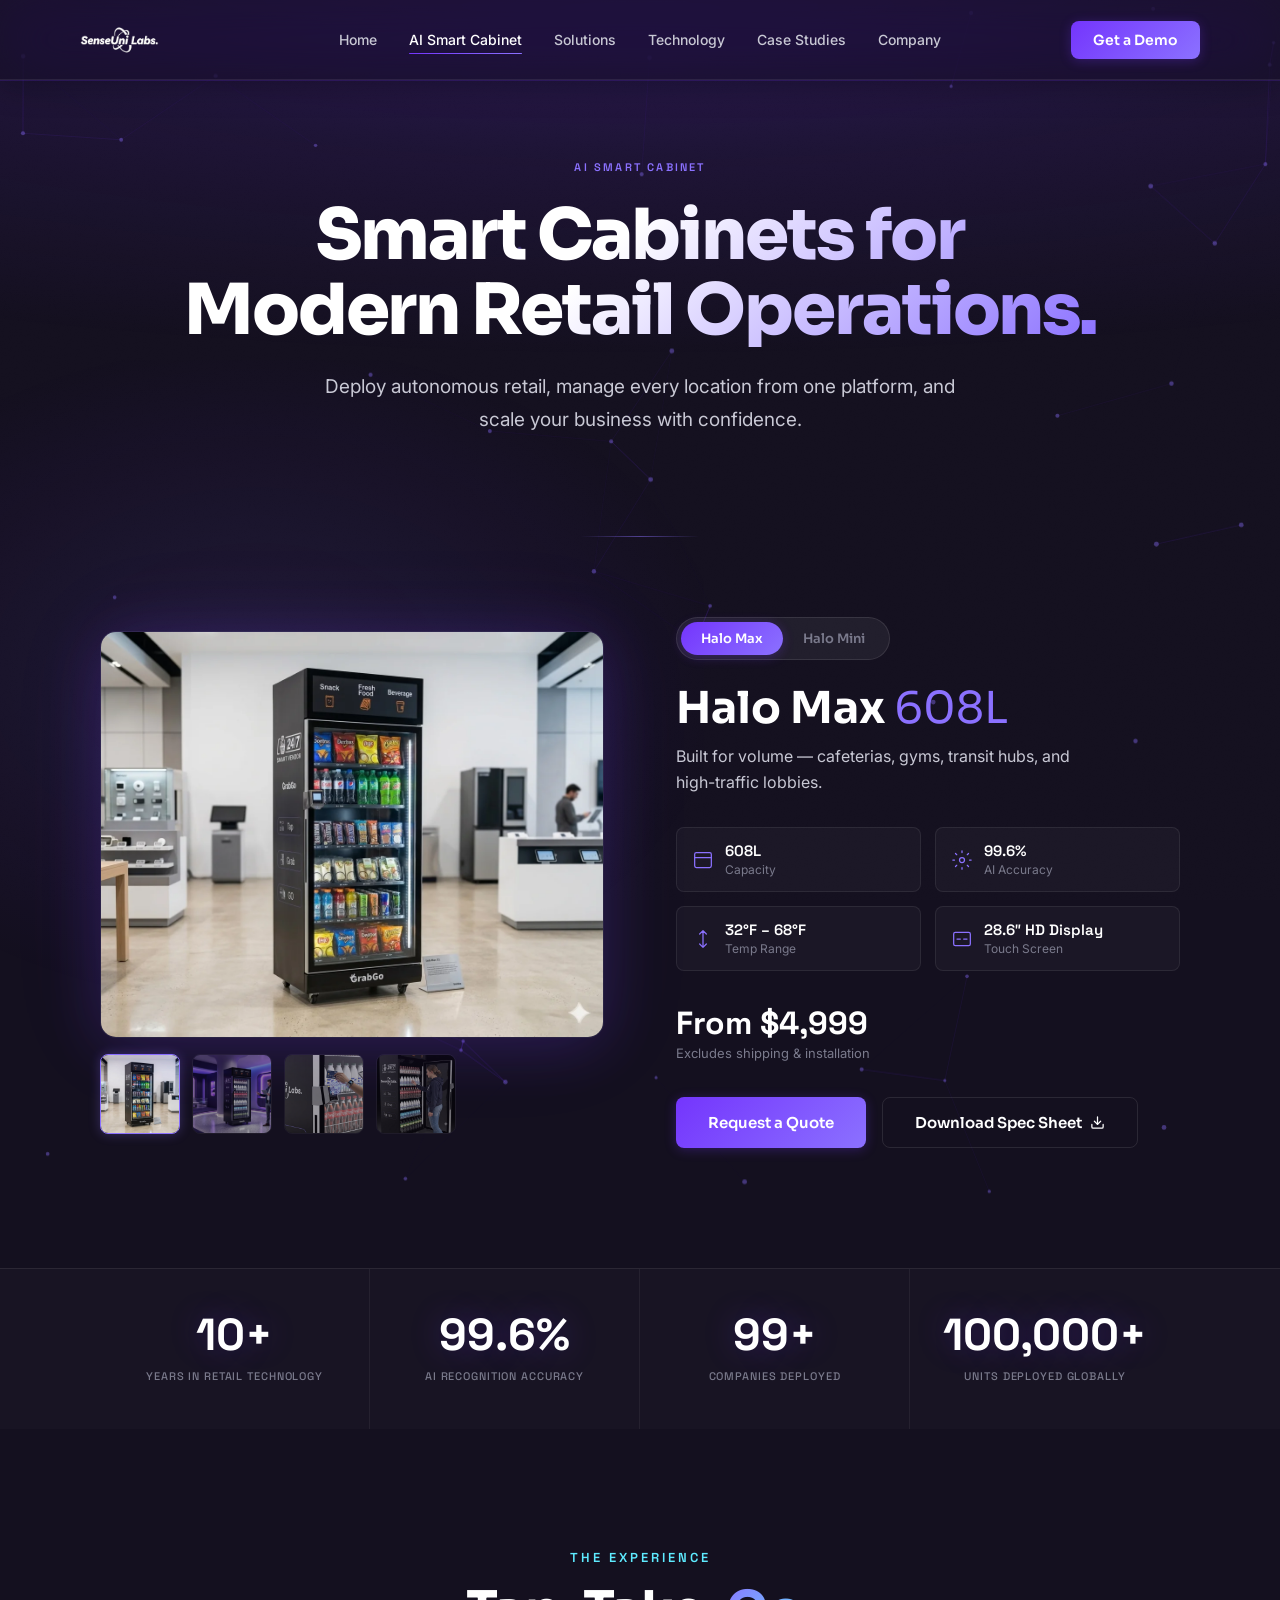
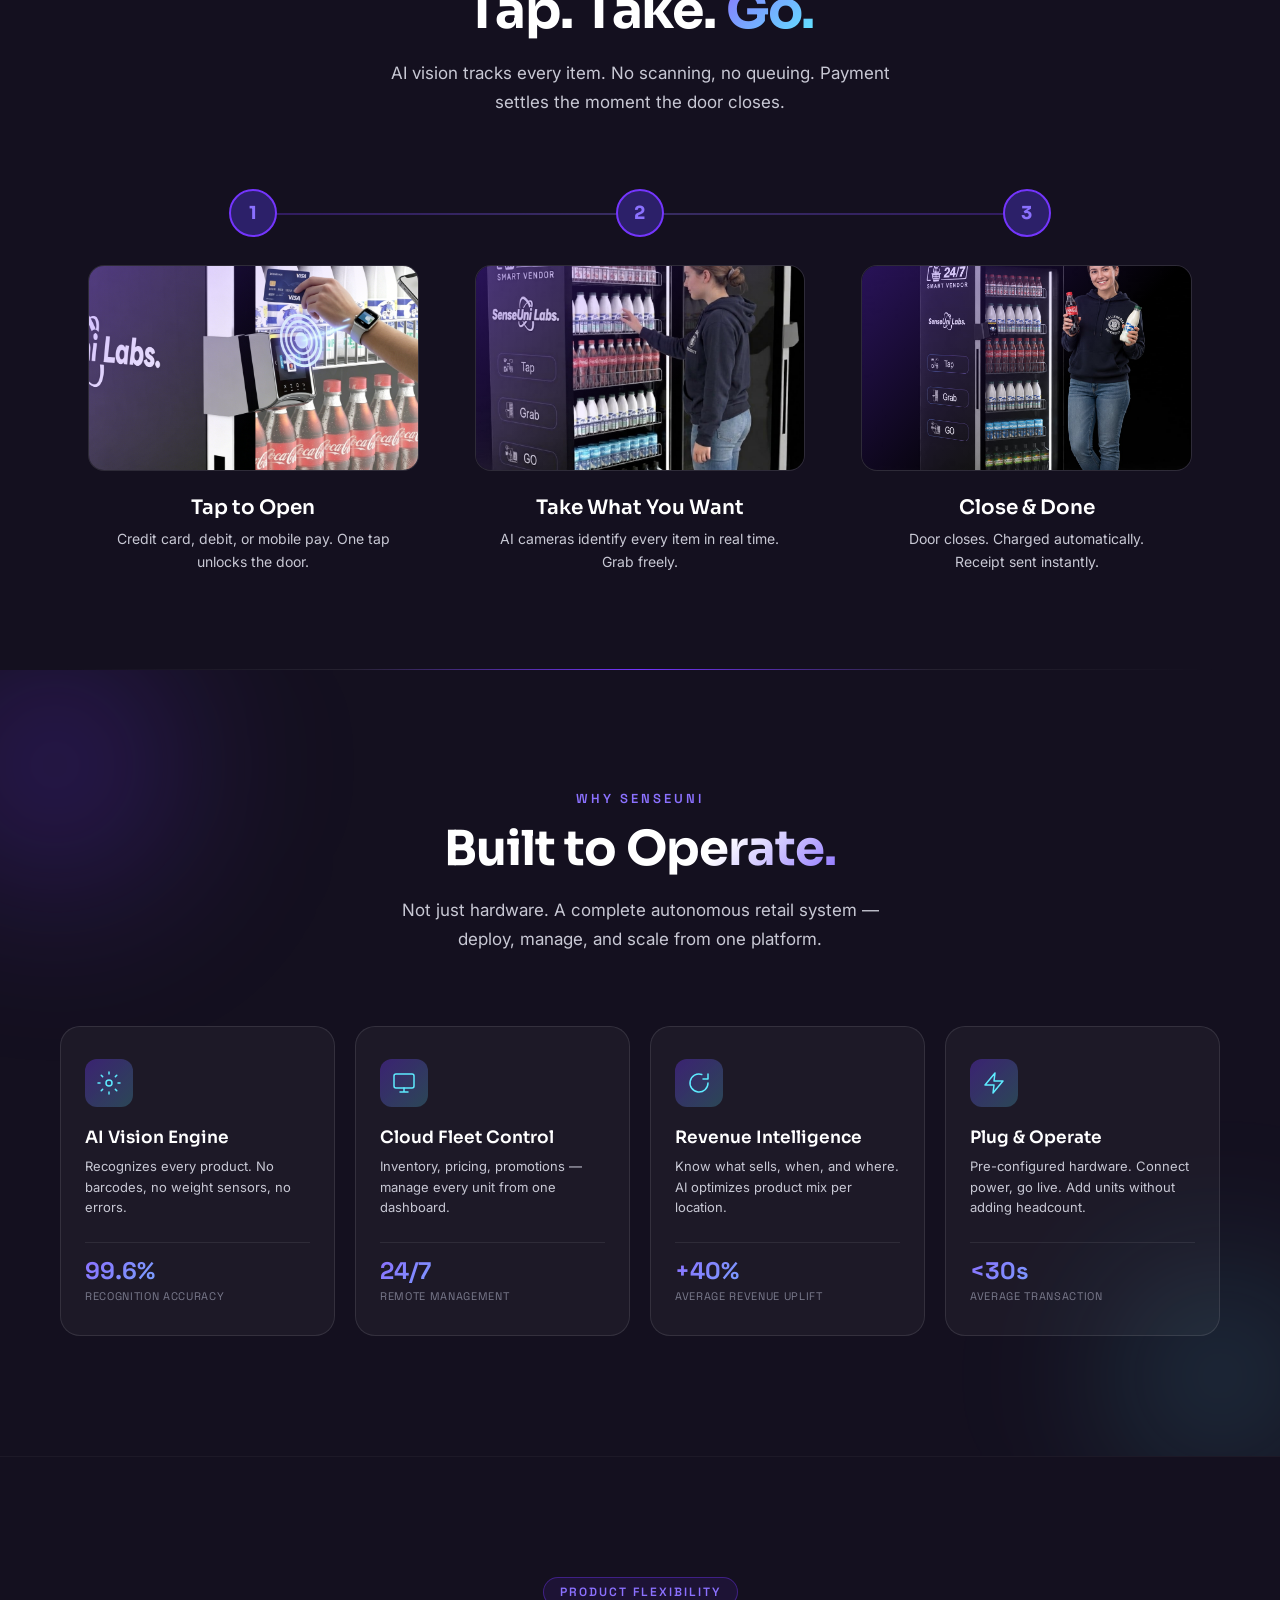
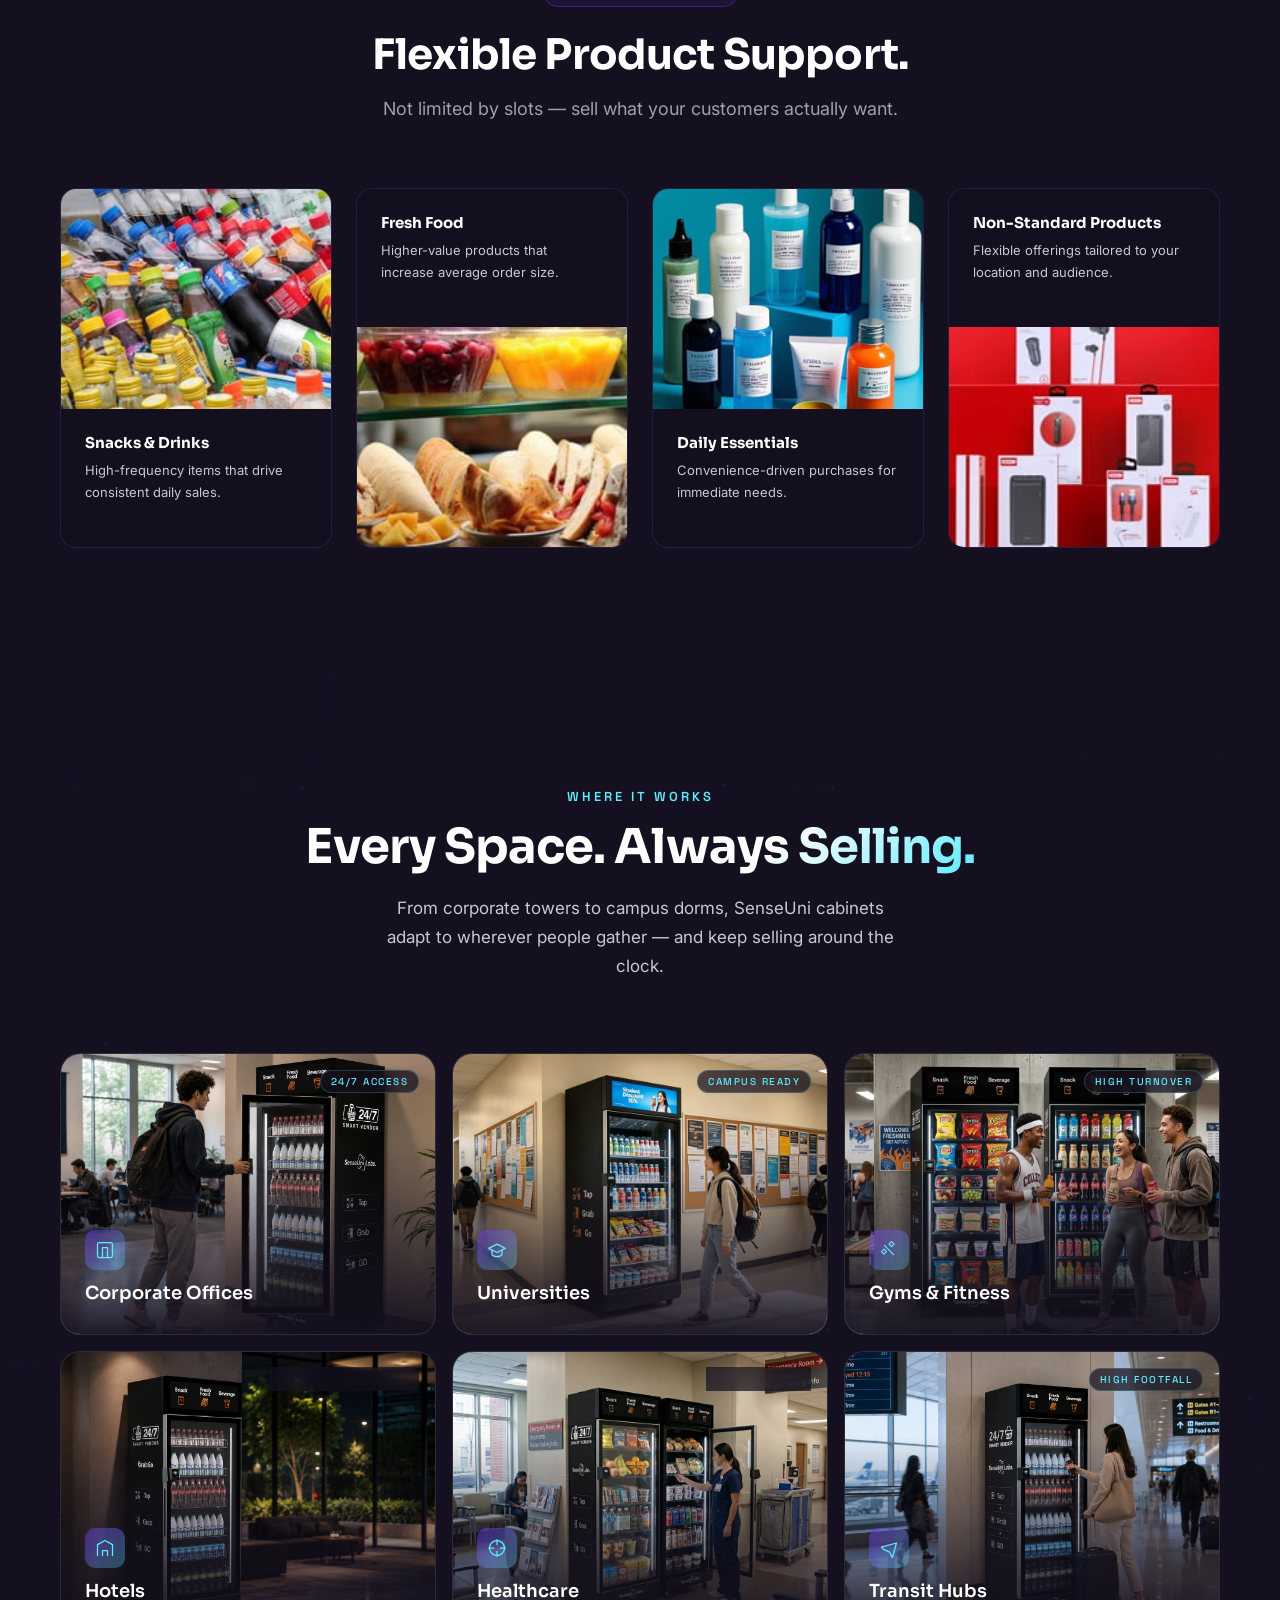
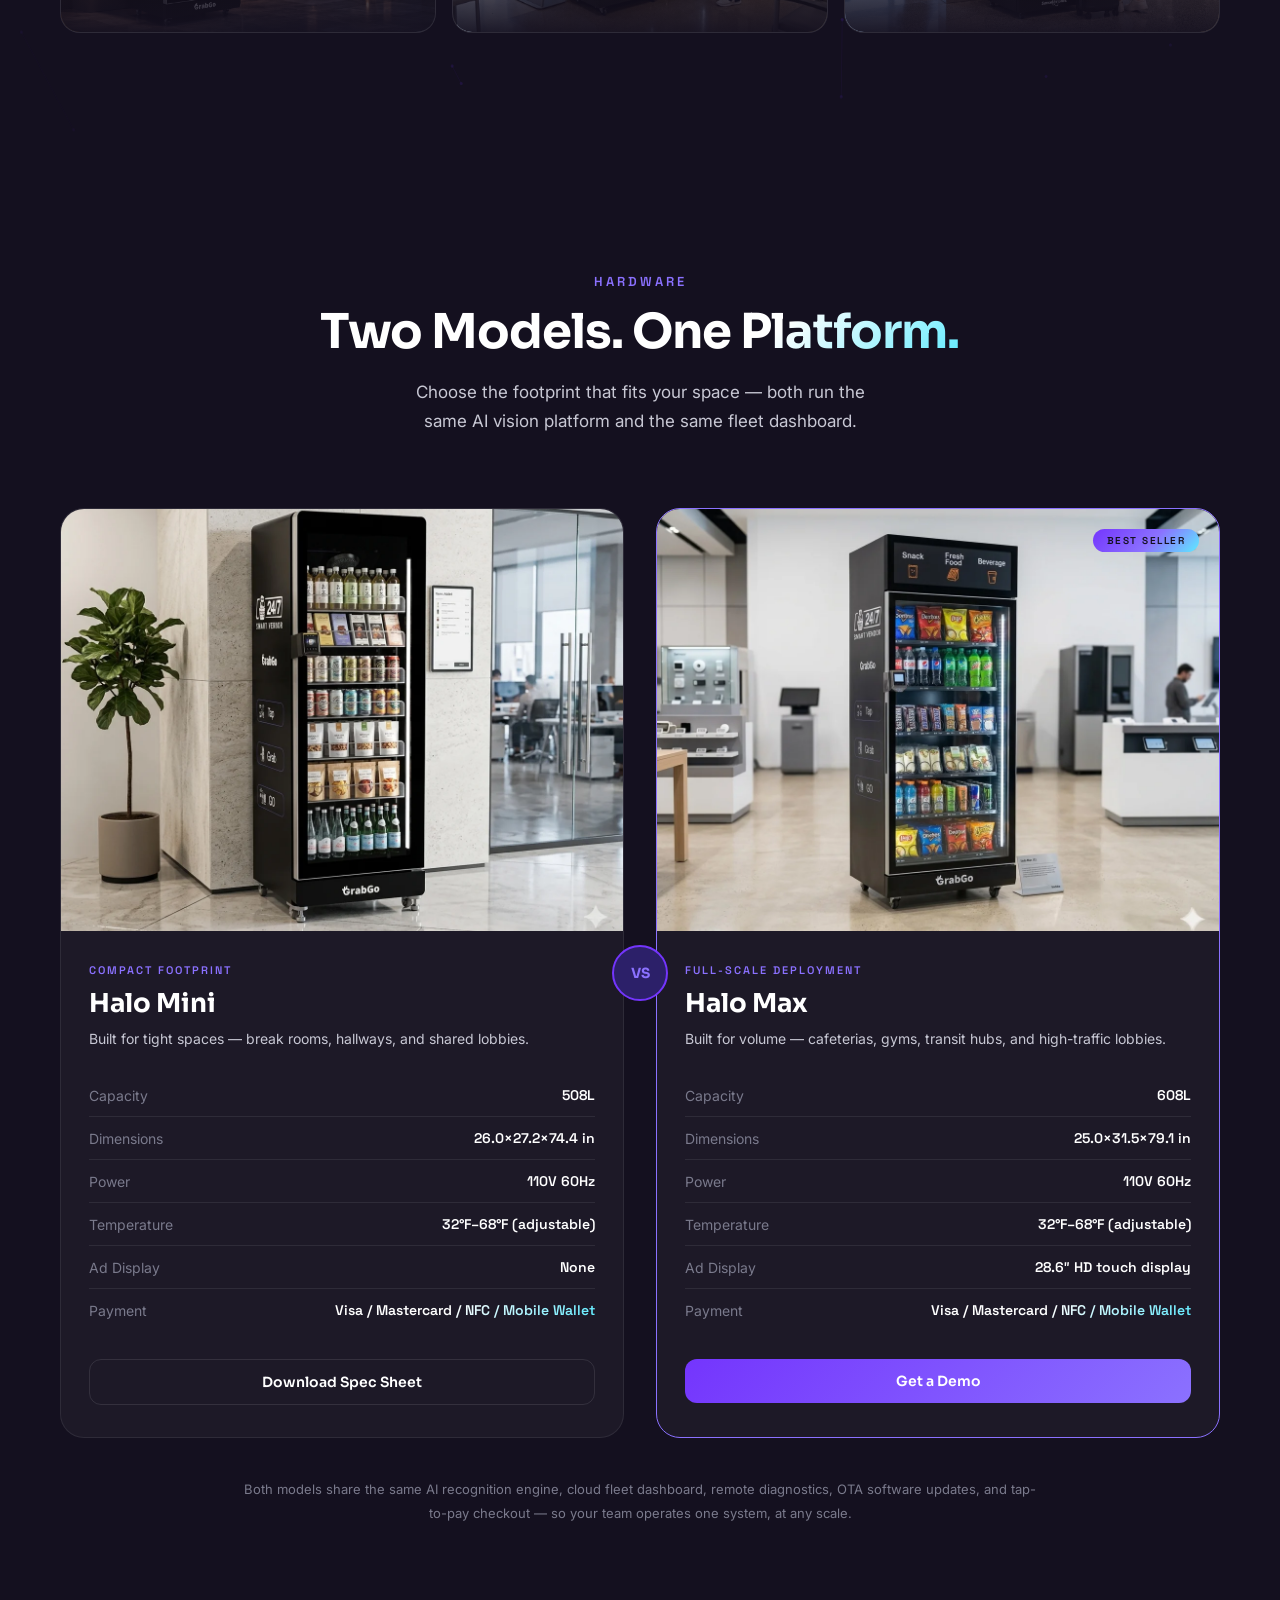
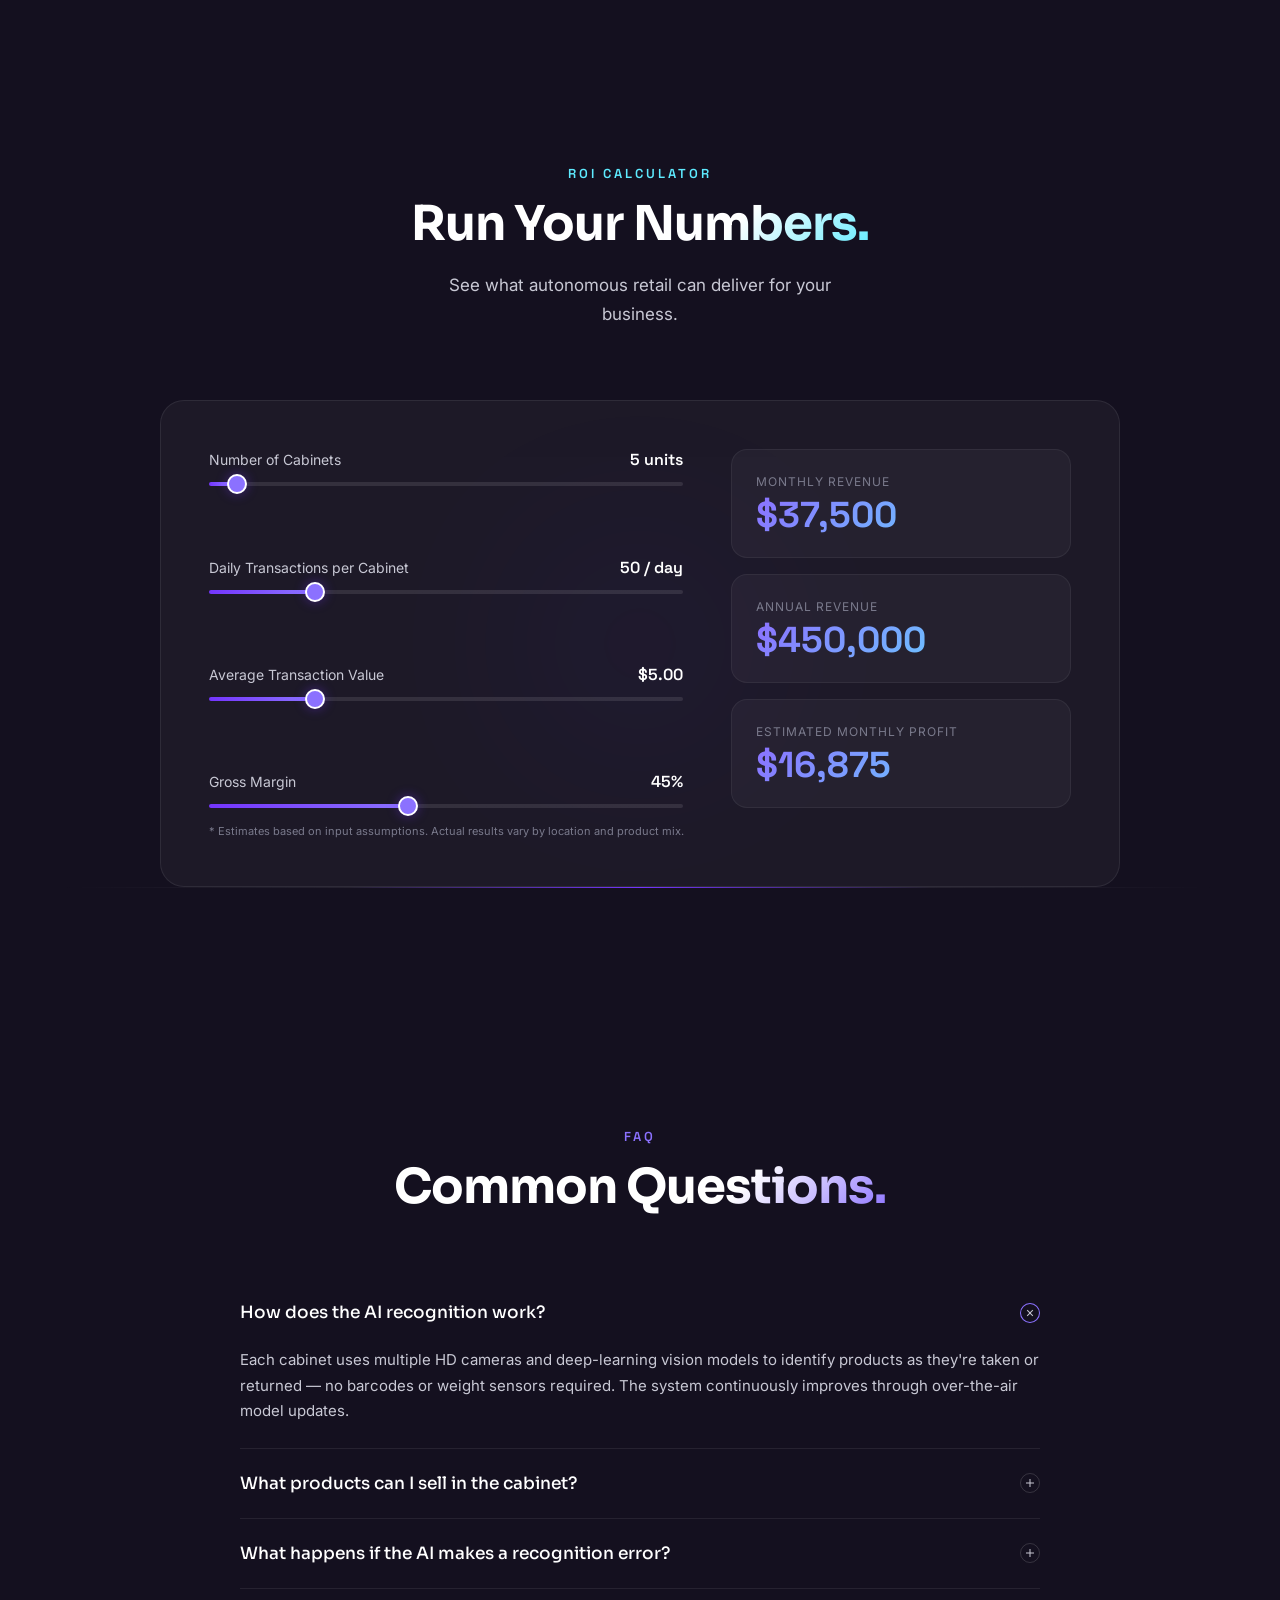
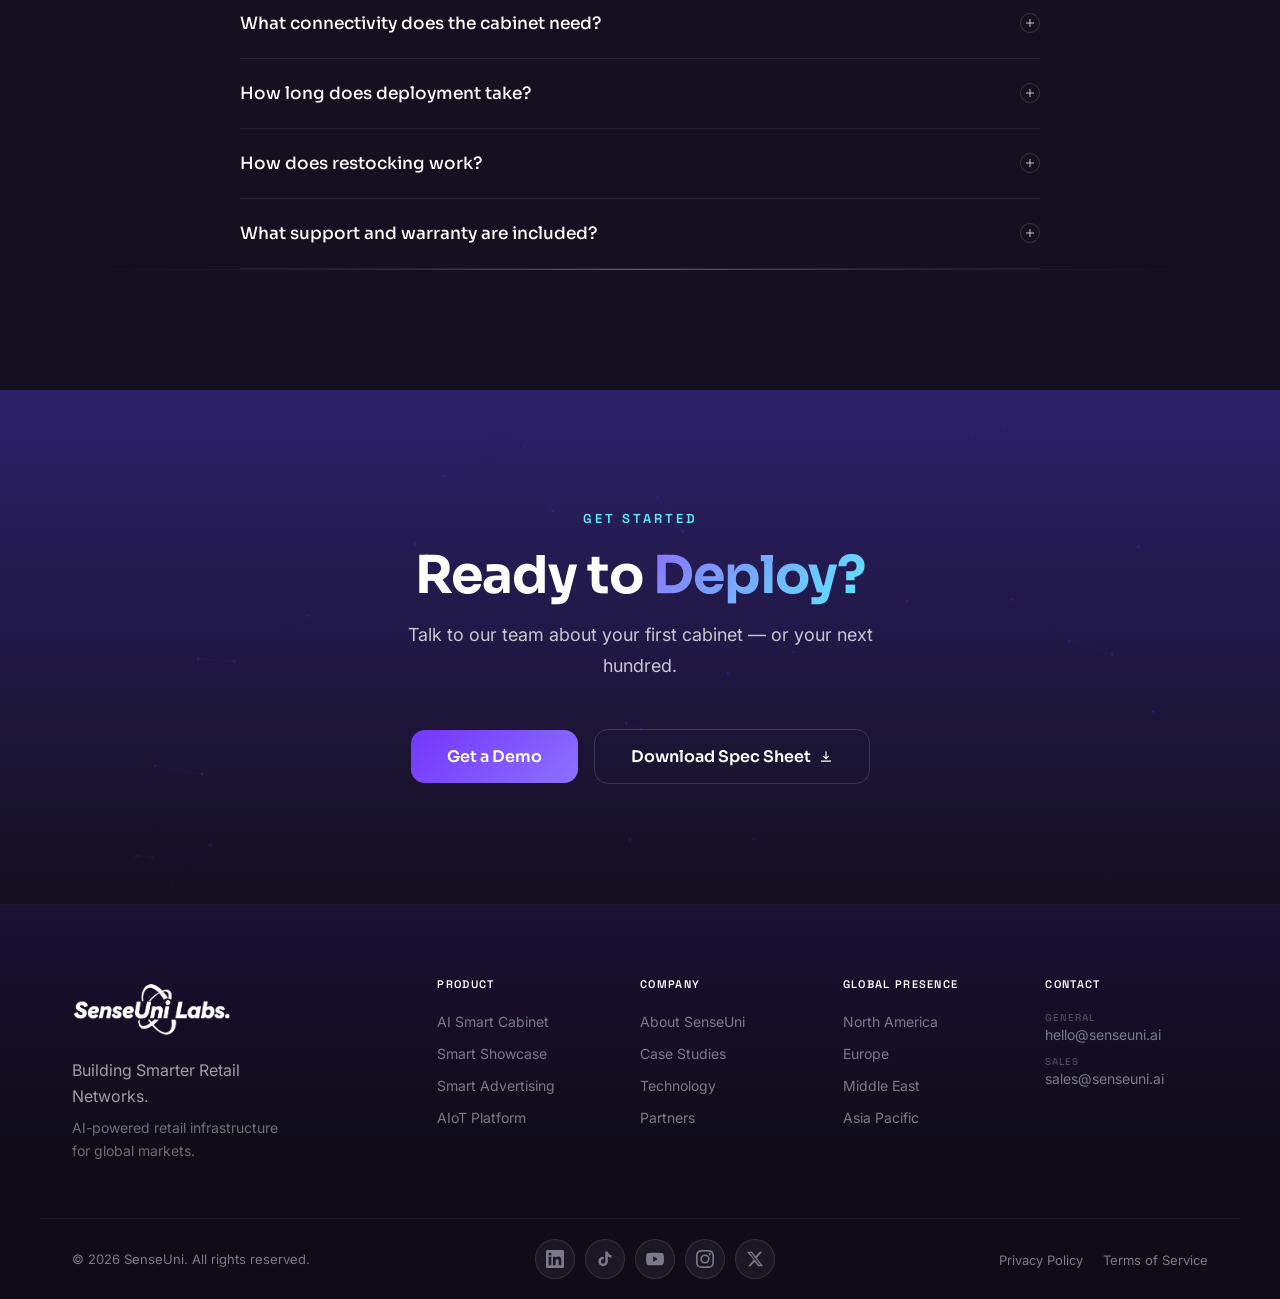
==== commit 74149605: "Revert "Site-wide redesign: shared design system + brand-narrative rebuild" This reverts commit e199" ====
--- a/ai-smart-cabinet.html
+++ b/ai-smart-cabinet.html
@@ -1,738 +1,4227 @@
-<!DOCTYPE html>
+﻿<!DOCTYPE html>
 <html lang="en">
 <head>
   <meta charset="UTF-8" />
   <meta name="viewport" content="width=device-width, initial-scale=1.0" />
-  <meta name="description" content="SenseUni AI Smart Cabinet — deploy autonomous retail, manage every location from one platform, and scale your business with confidence. 99.6% AI recognition accuracy." />
+  <meta name="description" content="SenseUni AI Smart Cabinet — Deploy autonomous retail, manage every location from one platform, and scale your business with confidence." />
   <title>AI Smart Cabinet — SenseUni</title>
 
   <link rel="icon" type="image/webp" href="assets/images/logomini.webp" />
   <link rel="preconnect" href="https://fonts.googleapis.com" />
   <link rel="preconnect" href="https://fonts.gstatic.com" crossorigin />
   <link href="https://fonts.googleapis.com/css2?family=Sora:wght@300;400;500;600;700;800&family=Inter:wght@300;400;500;600&family=Space+Grotesk:wght@400;500;600;700&display=swap" rel="stylesheet" />
-  <link rel="stylesheet" href="assets/css/main.css" />
 
   <style>
-    /* ── CABINET · HERO ──────────────────────────────────────── */
-    .cab-hero { padding-bottom: 0; }
-    .cab-hero__grid {
+    /* ═══════════════════════════════════════
+       DESIGN TOKENS
+    ═══════════════════════════════════════ */
+    :root {
+      --color-bg:              #14101F;
+      --color-bg-footer:       #0F0C18;
+      --color-brand:           #2C2069;
+      --color-accent:          #7435FD;
+      --color-highlight:       #8B71FF;
+      --color-cyan:            #5EEBFF;
+
+      --color-nav-bg:          rgba(20, 16, 31, 0.55);
+      --color-nav-bg-scrolled: rgba(20, 16, 31, 0.72);
+      --color-nav-border:      rgba(255, 255, 255, 0.08);
+      --color-footer-border:   rgba(255, 255, 255, 0.06);
+
+      --color-border:          rgba(255, 255, 255, 0.10);
+      --color-border-glow:     rgba(116, 53, 253, 0.40);
+      --color-surface:         rgba(255, 255, 255, 0.04);
+
+      --color-text-primary:    #FFFFFF;
+      --color-text-secondary:  #C8C8D4;
+      --color-text-muted:      #7A7A8C;
+
+      --gradient-btn:  linear-gradient(135deg, var(--color-accent), var(--color-highlight));
+      --gradient-card: linear-gradient(135deg, rgba(44, 32, 105, 0.20) 0%, rgba(116, 53, 253, 0.06) 100%);
+
+      --font-heading: 'Sora', sans-serif;
+      --font-body:    'Inter', sans-serif;
+      --font-data:    'Space Grotesk', sans-serif;
+
+      --radius-sm: 8px;
+      --radius-md: 16px;
+      --radius-lg: 24px;
+
+      --nav-height: 80px;
+
+      --ease-out:        cubic-bezier(0.22, 1, 0.36, 1);
+      --transition-base: 0.3s;
+      --transition-slow: 0.5s;
+    }
+
+    /* ═══════════════════════════════════════
+       RESET & STICKY-FOOTER
+    ═══════════════════════════════════════ */
+    *, *::before, *::after { box-sizing: border-box; margin: 0; padding: 0; }
+
+    html {
+      scroll-behavior: smooth;
+      scrollbar-width: thin;
+      scrollbar-color: var(--color-highlight) rgba(20, 16, 31, 0.4);
+    }
+
+    body {
+      display: flex;
+      flex-direction: column;
+      min-height: 100vh;
+      background-color: var(--color-bg);
+      color: var(--color-text-primary);
+      font-family: var(--font-body);
+      overflow-x: hidden;
+    }
+
+    a { text-decoration: none; }
+
+    /* ═══════════════════════════════════════
+       CUSTOM SCROLLBAR
+    ═══════════════════════════════════════ */
+    ::-webkit-scrollbar        { width: 6px; }
+    ::-webkit-scrollbar-track  { background: rgba(20, 16, 31, 0.4); }
+    ::-webkit-scrollbar-thumb  {
+      background: linear-gradient(to bottom, var(--color-accent), var(--color-highlight));
+      border-radius: 3px;
+    }
+    ::-webkit-scrollbar-thumb:hover {
+      background: var(--color-highlight);
+      box-shadow: 0 0 8px rgba(139, 113, 255, 0.50);
+    }
+
+    /* ═══════════════════════════════════════
+       AMBIENT GLOW LAYERS (z-index 0)
+    ═══════════════════════════════════════ */
+    body::before {
+      content: '';
+      position: fixed;
+      top: 0; left: 0; right: 0;
+      height: 90vh;
+      background: radial-gradient(
+        ellipse 160% 65% at 50% -8%,
+        rgba(116, 53, 253, 0.28) 0%,
+        rgba(116, 53, 253, 0.10) 42%,
+        rgba(116, 53, 253, 0.03) 68%,
+        transparent 80%
+      );
+      pointer-events: none;
+      z-index: 0;
+    }
+
+    body::after {
+      content: '';
+      position: fixed;
+      bottom: -10%; left: -15%;
+      width: 70vw; height: 70vh;
+      background: radial-gradient(
+        ellipse at center,
+        rgba(139, 113, 255, 0.10) 0%,
+        rgba(116, 53, 253, 0.04) 50%,
+        transparent 75%
+      );
+      pointer-events: none;
+      z-index: 0;
+    }
+
+    /* Grain texture (z-index 2) */
+    .grain-overlay {
+      position: fixed;
+      inset: 0;
+      background-image: url("data:image/svg+xml,%3Csvg xmlns='http://www.w3.org/2000/svg' width='200' height='200'%3E%3Cfilter id='n'%3E%3CfeTurbulence type='fractalNoise' baseFrequency='0.85' numOctaves='4' stitchTiles='stitch'/%3E%3CfeColorMatrix type='saturate' values='0'/%3E%3C/filter%3E%3Crect width='200' height='200' filter='url(%23n)'/%3E%3C/svg%3E");
+      background-repeat: repeat;
+      background-size: 200px 200px;
+      opacity: 0.035;
+      mix-blend-mode: overlay;
+      pointer-events: none;
+      z-index: 2;
+    }
+
+    /* ═══════════════════════════════════════
+       KEYFRAMES
+    ═══════════════════════════════════════ */
+    @keyframes navSlideDown {
+      from { opacity: 0; transform: translateY(-8px); }
+      to   { opacity: 1; transform: translateY(0); }
+    }
+
+    @keyframes fadeUp {
+      from { opacity: 0; transform: translateY(20px); }
+      to   { opacity: 1; transform: translateY(0); }
+    }
+
+    @keyframes imageReveal {
+      from { opacity: 0; transform: scale(0.97) translateY(10px); }
+      to   { opacity: 1; transform: scale(1)    translateY(0); }
+    }
+
+    /* Grander entrance for the centred product image — slower, rises more */
+    @keyframes productReveal {
+      from { opacity: 0; transform: scale(0.97) translateY(40px); }
+      to   { opacity: 1; transform: scale(1)    translateY(0); }
+    }
+
+    /* ═══════════════════════════════════════
+       PREFERS REDUCED MOTION
+    ═══════════════════════════════════════ */
+    @media (prefers-reduced-motion: reduce) {
+      .nav,
+      .cabinet-hero__eyebrow,
+      .cabinet-hero__headline,
+      .cabinet-hero__sub,
+      .product-showcase,
+      .footer__main > * {
+        animation: none !important;
+        opacity: 1 !important;
+        transform: none !important;
+      }
+
+      .back-to-top              { transition: opacity 0.2s ease !important; }
+      .back-to-top,
+      .back-to-top.is-visible,
+      .back-to-top:hover        { transform: none !important; }
+    }
+
+    /* ═══════════════════════════════════════
+       NAVIGATION (z-index 1000)
+    ═══════════════════════════════════════ */
+    .nav {
+      position: fixed;
+      top: 0; left: 0; right: 0;
+      z-index: 1000;
+      height: var(--nav-height);
+      background: var(--color-nav-bg);
+      backdrop-filter: blur(28px) saturate(160%);
+      -webkit-backdrop-filter: blur(28px) saturate(160%);
+      border-bottom: 1px solid var(--color-nav-border);
+      box-shadow: 0 1px 0 0 rgba(116, 53, 253, 0.18), 0 4px 32px rgba(0, 0, 0, 0.30);
+      transition: transform      0.4s var(--ease-out),
+                  background     0.4s var(--ease-out),
+                  border-color   0.4s var(--ease-out),
+                  box-shadow     0.4s var(--ease-out);
+      animation: navSlideDown 0.7s var(--ease-out) both;
+    }
+
+    .nav.is-scrolled {
+      background: var(--color-nav-bg-scrolled);
+      border-bottom-color: rgba(255, 255, 255, 0.12);
+      box-shadow: 0 1px 0 0 rgba(116, 53, 253, 0.22), 0 8px 48px rgba(0, 0, 0, 0.50);
+    }
+
+    .nav.is-hidden { transform: translateY(-100%); pointer-events: none; }
+
+    .nav__inner {
+      max-width: 1200px;
+      margin: 0 auto;
+      padding: 0 40px;
+      height: 100%;
+      display: flex;
+      align-items: center;
+      position: relative;
+    }
+
+    .nav__logo { display: flex; align-items: center; gap: 10px; flex-shrink: 0; }
+
+    .nav__links {
+      display: flex;
+      align-items: center;
+      gap: 6px;
+      list-style: none;
+      position: absolute;
+      left: 50%;
+      transform: translateX(-50%);
+      z-index: 1;
+    }
+
+    .nav__link {
+      position: relative;
+      display: inline-block;
+      padding: 6px 13px;
+      font-family: var(--font-body);
+      font-size: 14px;
+      font-weight: 500;
+      color: var(--color-text-secondary);
+      border-radius: var(--radius-sm);
+      transition: color var(--transition-base) var(--ease-out),
+                  background var(--transition-base) var(--ease-out);
+      white-space: nowrap;
+    }
+
+    .nav__link::after {
+      content: '';
+      position: absolute;
+      bottom: 0;
+      left: 13px; right: 13px;
+      height: 1.5px;
+      background: var(--gradient-btn);
+      border-radius: 2px;
+      transform: scaleX(0);
+      transform-origin: center;
+      transition: transform var(--transition-base) var(--ease-out);
+    }
+
+    .nav__link:hover                { color: var(--color-text-primary); background: rgba(255,255,255,0.05); }
+    .nav__link:hover::after         { transform: scaleX(1); }
+    .nav__link.is-active            { color: var(--color-text-primary); }
+    .nav__link.is-active::after     { transform: scaleX(1); }
+
+    .nav__cta { flex-shrink: 0; margin-left: auto; }
+
+    /* Buttons */
+    .btn--primary {
+      display: inline-flex;
+      align-items: center;
+      gap: 6px;
+      padding: 10px 22px;
+      border-radius: var(--radius-sm);
+      font-family: var(--font-heading);
+      font-size: 14px;
+      font-weight: 600;
+      color: var(--color-text-primary);
+      background: var(--gradient-btn);
+      border: none;
+      cursor: pointer;
+      box-shadow: 0 2px 12px rgba(116, 53, 253, 0.28);
+      transition: transform var(--transition-base) var(--ease-out),
+                  box-shadow var(--transition-base) var(--ease-out);
+      position: relative;
+      overflow: hidden;
+      white-space: nowrap;
+    }
+
+    .btn--primary::before {
+      content: '';
+      position: absolute;
+      inset: 0;
+      background: linear-gradient(135deg, rgba(255,255,255,0.14) 0%, transparent 55%);
+      opacity: 0;
+      transition: opacity var(--transition-base) var(--ease-out);
+    }
+
+    .btn--primary:hover         { transform: translateY(-2px); box-shadow: 0 0 20px rgba(116,53,253,0.55), 0 6px 24px rgba(116,53,253,0.32); }
+    .btn--primary:hover::before { opacity: 1; }
+    .btn--primary:active        { transform: translateY(0); }
+
+    .btn--secondary {
+      display: inline-flex;
+      align-items: center;
+      gap: 8px;
+      padding: 10px 22px;
+      border-radius: var(--radius-sm);
+      font-family: var(--font-heading);
+      font-size: 14px;
+      font-weight: 600;
+      color: var(--color-text-primary);
+      background: transparent;
+      border: 1.5px solid var(--color-border);
+      cursor: pointer;
+      transition: color var(--transition-base) var(--ease-out),
+                  border-color var(--transition-base) var(--ease-out),
+                  box-shadow var(--transition-base) var(--ease-out),
+                  transform var(--transition-base) var(--ease-out);
+      white-space: nowrap;
+    }
+
+    .btn--secondary:hover {
+      border-color: var(--color-highlight);
+      color: var(--color-highlight);
+      transform: translateY(-2px);
+      box-shadow: 0 4px 20px rgba(139, 113, 255, 0.18);
+    }
+
+    .btn--secondary:active { transform: translateY(0); }
+
+    .btn--lg { padding: 15px 32px; font-size: 15px; }
+
+    /* Hamburger */
+    .nav__hamburger {
+      display: none;
+      flex-direction: column;
+      justify-content: center;
+      gap: 5px;
+      width: 36px; height: 36px;
+      padding: 6px;
+      background: none; border: none; cursor: pointer;
+      margin-left: auto;
+      border-radius: var(--radius-sm);
+      transition: background var(--transition-base) var(--ease-out);
+    }
+
+    .nav__hamburger:hover { background: rgba(255,255,255,0.06); }
+
+    .nav__hamburger-line {
+      display: block;
+      width: 100%; height: 1.5px;
+      background: var(--color-text-secondary);
+      border-radius: 2px;
+      transform-origin: center;
+      transition: transform var(--transition-base) var(--ease-out),
+                  opacity var(--transition-base) var(--ease-out);
+    }
+
+    .nav.is-open .nav__hamburger-line:nth-child(1) { transform: translateY(6.5px) rotate(45deg); }
+    .nav.is-open .nav__hamburger-line:nth-child(2) { opacity: 0; transform: scaleX(0); }
+    .nav.is-open .nav__hamburger-line:nth-child(3) { transform: translateY(-6.5px) rotate(-45deg); }
+
+    /* Mobile drawer */
+    .nav__drawer {
+      display: none;
+      position: fixed;
+      top: var(--nav-height); left: 0; right: 0;
+      background: rgba(15, 12, 24, 0.97);
+      backdrop-filter: blur(24px);
+      -webkit-backdrop-filter: blur(24px);
+      border-bottom: 1px solid var(--color-nav-border);
+      padding: 16px 24px 24px;
+      transform: translateY(-8px);
+      opacity: 0;
+      pointer-events: none;
+      transition: transform var(--transition-slow) var(--ease-out),
+                  opacity var(--transition-slow) var(--ease-out);
+      z-index: 999;
+    }
+
+    .nav__drawer.is-open { transform: translateY(0); opacity: 1; pointer-events: all; }
+    .nav__drawer-links   { list-style: none; display: flex; flex-direction: column; gap: 2px; }
+
+    .nav__drawer-link {
+      display: block;
+      padding: 12px 8px;
+      font-family: var(--font-body);
+      font-size: 15px; font-weight: 500;
+      color: var(--color-text-secondary);
+      border-bottom: 1px solid rgba(255,255,255,0.05);
+      transition: color var(--transition-base) var(--ease-out);
+    }
+
+    .nav__drawer-link:hover { color: var(--color-text-primary); }
+    .nav__drawer-cta        { margin-top: 20px; width: 100%; justify-content: center; }
+
+    @media (max-width: 900px) {
+      .nav__links     { display: none; }
+      .nav__cta       { display: none; }
+      .nav__hamburger { display: flex; }
+      .nav__drawer    { display: block; }
+    }
+
+    @media (max-width: 480px) { .nav__inner { padding: 0 20px; } }
+
+    /* ═══════════════════════════════════════
+       PAGE LAYOUT
+    ═══════════════════════════════════════ */
+    main { flex: 1 0 auto; position: relative; z-index: 3; }
+
+    .section-wrap {
+      max-width: 1160px;
+      margin: 0 auto;
+      padding: 0 40px;
+    }
+
+    @media (max-width: 640px) { .section-wrap { padding: 0 20px; } }
+
+    /* ═══════════════════════════════════════
+       TYPE UTILITIES
+    ═══════════════════════════════════════ */
+    .t-display {
+      font-family: var(--font-heading);
+      font-size: clamp(36px, 5.5vw, 76px);
+      font-weight: 800;
+      letter-spacing: -0.03em;
+      line-height: 1.06;
+      color: var(--color-text-primary);
+    }
+
+    .gradient-text {
+      background: linear-gradient(135deg, var(--color-text-primary) 45%, var(--color-highlight));
+      -webkit-background-clip: text;
+      -webkit-text-fill-color: transparent;
+      background-clip: text;
+    }
+
+    /* ═══════════════════════════════════════
+       SECTION 1A — HERO (CENTRED) WITH PARTICLE CANVAS
+    ═══════════════════════════════════════ */
+    .cabinet-hero {
+      position: relative;
+      min-height: 100vh;
+      display: flex;
+      align-items: flex-start;   /* content starts at top of the min-height zone */
+      padding-top: var(--nav-height);
+      overflow: hidden;
+    }
+
+    /* Particle canvas covers the FULL hero section, including behind the product */
+    #hero-canvas {
+      position: absolute;
+      inset: 0;
+      width: 100%;
+      height: 100%;
+      pointer-events: none;
+      z-index: 0;
+    }
+
+    /* ── Centred hero layout (text block) ── */
+    .cabinet-hero__inner {
+      position: relative;
+      z-index: 1;
+      display: flex;
+      flex-direction: column;
+      align-items: center;
+      text-align: center;
+      width: 100%;
+      padding: 80px 0 120px;
+    }
+
+    .cabinet-hero__text {
+      display: flex;
+      flex-direction: column;
+      align-items: center;
+      width: 100%;
+    }
+
+    .cabinet-hero__eyebrow {
+      font-family: var(--font-data);
+      font-size: 11px;
+      font-weight: 600;
+      letter-spacing: 0.20em;
+      text-transform: uppercase;
+      color: var(--color-highlight);
+      margin-bottom: 24px;
+      animation: fadeUp 0.7s var(--ease-out) 0.20s both;
+    }
+
+    .cabinet-hero__headline {
+      margin-bottom: 24px;
+      animation: fadeUp 0.8s var(--ease-out) 0.36s both;
+    }
+
+    .cabinet-hero__sub {
+      font-family: var(--font-body);
+      font-size: clamp(16px, 1.6vw, 19px);
+      line-height: 1.7;
+      color: var(--color-text-secondary);
+      max-width: 640px;
+      margin-bottom: 100px;
+      animation: fadeUp 0.8s var(--ease-out) 0.52s both;
+    }
+
+    .cabinet-hero__divider {
+      width: 120px;
+      height: 1px;
+      background: linear-gradient(90deg, transparent, var(--color-highlight), transparent);
+      margin: 0 auto 80px;
+      opacity: 0.5;
+    }
+
+    /* ═══════════════════════════════════════
+       PRODUCT SHOWCASE MODULE
+       Sits inside .cabinet-hero__inner, below the text block
+    ═══════════════════════════════════════ */
+    .product-showcase {
       display: grid;
-      grid-template-columns: 1.05fr 0.95fr;
-      gap: clamp(40px, 6vw, 80px);
+      grid-template-columns: 1fr 1fr;
+      gap: 72px;
       align-items: center;
-    }
-    .cab-hero__media { position: relative; }
-    .cab-hero__media .media-frame { aspect-ratio: 4 / 4.6; }
-    .cab-hero__media .media-frame img { object-position: 50% 60%; }
-    .cab-hero__media-glow {
-      position: absolute;
-      inset: 8% -10% -12%;
-      background: radial-gradient(ellipse 55% 55% at 50% 60%, rgba(116,53,253,0.35), transparent 70%);
-      filter: blur(50px);
-      pointer-events: none;
-    }
-    .cab-hero__badge {
-      position: absolute;
-      z-index: 2;
-      right: -14px; top: 8%;
-      padding: 14px 20px;
+      width: 100%;
+      max-width: 1100px;
+      margin: 0 auto 0;
+      animation: fadeUp 0.8s var(--ease-out) 0.90s both;
+    }
+
+    /* ── Gallery ── */
+    .product-showcase__main-wrap {
+      position: relative;
       border-radius: var(--radius-md);
-      border: 1px solid rgba(139,113,255,0.35);
-      background: rgba(22, 20, 30, 0.82);
-      backdrop-filter: blur(12px);
-      box-shadow: 0 12px 36px rgba(8,5,20,0.5);
+      overflow: hidden;
+      border: 1px solid rgba(139, 113, 255, 0.15);
+      box-shadow: 0 8px 60px rgba(116, 53, 253, 0.20),
+                  0 0 100px rgba(139, 113, 255, 0.08);
+      background: rgba(255, 255, 255, 0.02);
+    }
+
+    .product-showcase__main-img {
+      width: 100%;
+      height: auto;
+      display: block;
+      transition: opacity 0.35s ease;
+    }
+
+    .product-showcase__thumbs {
+      display: flex;
+      gap: 12px;
+      margin-top: 16px;
+    }
+
+    .product-showcase__thumb {
+      width: 80px;
+      height: 80px;
+      object-fit: cover;
+      border-radius: var(--radius-sm);
+      border: 1px solid rgba(255, 255, 255, 0.08);
+      cursor: pointer;
+      opacity: 0.6;
+      transition: opacity 0.3s ease, border-color 0.3s ease, transform 0.3s ease;
+    }
+
+    .product-showcase__thumb:hover {
+      opacity: 0.9;
+      border-color: rgba(139, 113, 255, 0.3);
+      transform: scale(1.05);
+    }
+
+    .product-showcase__thumb.is-active {
+      opacity: 1;
+      border-color: var(--color-highlight);
+      box-shadow: 0 0 12px rgba(139, 113, 255, 0.3);
+    }
+
+    /* ── Info column ── */
+    .product-showcase__info {
+      display: flex;
+      flex-direction: column;
+      text-align: left;
+    }
+
+    .product-showcase__toggle {
+      display: inline-flex;
+      background: rgba(255, 255, 255, 0.06);
+      border: 1px solid rgba(255, 255, 255, 0.10);
+      border-radius: 40px;
+      padding: 4px;
+      margin-bottom: 24px;
+      align-self: flex-start;
+    }
+
+    .product-showcase__toggle-btn {
+      padding: 8px 20px;
+      border-radius: 36px;
+      border: none;
+      background: transparent;
+      color: var(--color-text-muted);
+      font-family: var(--font-heading);
+      font-size: 13px;
+      font-weight: 600;
+      cursor: pointer;
+      transition: all 0.3s ease;
+    }
+
+    .product-showcase__toggle-btn.is-active {
+      background: var(--gradient-btn);
+      color: var(--color-text-primary);
+      box-shadow: 0 2px 12px rgba(116, 53, 253, 0.28);
+    }
+
+    .product-showcase__name {
+      font-family: var(--font-heading);
+      font-size: clamp(28px, 3.5vw, 44px);
+      font-weight: 700;
+      line-height: 1.1;
+      color: var(--color-text-primary);
+      margin-bottom: 12px;
+    }
+
+    .product-showcase__capacity {
+      color: var(--color-highlight);
+      font-weight: 400;
+    }
+
+    .product-showcase__tagline {
+      font-family: var(--font-body);
+      font-size: 16px;
+      line-height: 1.6;
+      color: var(--color-text-secondary);
+      max-width: 420px;
+      margin-bottom: 32px;
+    }
+
+    .product-showcase__specs {
+      display: grid;
+      grid-template-columns: 1fr 1fr;
+      gap: 14px;
+      margin-bottom: 36px;
+    }
+
+    .product-showcase__spec {
+      display: flex;
+      align-items: center;
+      gap: 12px;
+      padding: 14px 16px;
+      background: rgba(255, 255, 255, 0.03);
+      border: 1px solid rgba(255, 255, 255, 0.08);
+      border-radius: var(--radius-sm);
+    }
+
+    .product-showcase__spec svg {
+      flex-shrink: 0;
+      color: var(--color-highlight);
+    }
+
+    .product-showcase__spec-val {
+      font-family: var(--font-data);
+      font-size: 15px;
+      font-weight: 600;
+      color: var(--color-text-primary);
+      line-height: 1.2;
+    }
+
+    .product-showcase__spec-lbl {
+      font-family: var(--font-body);
+      font-size: 12px;
+      color: var(--color-text-muted);
+      margin-top: 2px;
+    }
+
+    .product-showcase__price-block { margin-bottom: 36px; }
+
+    .product-showcase__price {
+      font-family: var(--font-data);
+      font-size: 32px;
+      font-weight: 700;
+      line-height: 1;
+      background: linear-gradient(135deg, var(--color-text-primary) 40%, var(--color-highlight));
+      -webkit-background-clip: text;
+      -webkit-text-fill-color: transparent;
+      background-clip: text;
+    }
+
+    .product-showcase__price-note {
+      font-family: var(--font-body);
+      font-size: 13px;
+      color: var(--color-text-muted);
+      margin-top: 6px;
+    }
+
+    .product-showcase__ctas {
+      display: flex;
+      gap: 16px;
+      flex-wrap: wrap;
+    }
+
+    /* ── Hero + Showcase responsive ── */
+    @media (max-width: 768px) {
+      .cabinet-hero__inner { padding: 64px 0 72px; }
+      .product-showcase {
+        grid-template-columns: 1fr;
+        gap: 40px;
+        margin-top: 40px;
+      }
+      .product-showcase__info {
+        text-align: center;
+        align-items: center;
+      }
+      .product-showcase__toggle  { align-self: center; }
+      .product-showcase__tagline { max-width: 100%; }
+      .product-showcase__ctas    { justify-content: center; }
+    }
+
+    @media (max-width: 480px) {
+      .cabinet-hero__inner { padding: 48px 0 56px; }
+      .product-showcase__specs { grid-template-columns: 1fr; }
+      .product-showcase__ctas  { flex-direction: column; align-items: stretch; }
+      .product-showcase__ctas .btn--primary,
+      .product-showcase__ctas .btn--secondary { justify-content: center; }
+      .product-showcase__thumb { width: 60px; height: 60px; }
+    }
+
+    /* ═══════════════════════════════════════
+       SECTION 1B — DATA ANCHORS
+    ═══════════════════════════════════════ */
+    .data-anchors {
+      position: relative;
+      z-index: 3;
+      border-top: 1px solid rgba(255, 255, 255, 0.08);
+      background: rgba(255, 255, 255, 0.02);
+    }
+
+    .data-anchors__inner {
+      max-width: 1160px;
+      margin: 0 auto;
+      padding: 0 40px;
+      display: grid;
+      grid-template-columns: repeat(4, 1fr);
+    }
+
+    .data-anchors__stat {
+      padding: 44px 32px;
       text-align: center;
-    }
-    .cab-hero__badge strong {
+      border-right: 1px solid rgba(255, 255, 255, 0.06);
+      transition: background var(--transition-base) var(--ease-out);
+    }
+
+    .data-anchors__stat:last-child { border-right: none; }
+
+    .data-anchors__stat:hover {
+      background: rgba(116, 53, 253, 0.04);
+    }
+
+    .data-anchors__number {
+      font-family: var(--font-data);
+      font-size: clamp(32px, 3.5vw, 52px);
+      font-weight: 700;
+      line-height: 1;
+      color: var(--color-text-primary);
+      text-shadow: 0 0 32px rgba(116, 53, 253, 0.30);
+      margin-bottom: 10px;
+      /* Start hidden; JS count-up will reveal */
+      will-change: contents;
+    }
+
+    .data-anchors__label {
+      font-family: var(--font-data);
+      font-size: 11px;
+      font-weight: 500;
+      letter-spacing: 0.08em;
+      text-transform: uppercase;
+      color: var(--color-text-muted);
+      line-height: 1.5;
+    }
+
+    /* Data anchors responsive */
+    @media (max-width: 780px) {
+      .data-anchors__inner {
+        grid-template-columns: repeat(2, 1fr);
+        padding: 0 24px;
+      }
+
+      .data-anchors__stat:nth-child(2) { border-right: none; }
+      .data-anchors__stat:nth-child(1),
+      .data-anchors__stat:nth-child(2) {
+        border-bottom: 1px solid rgba(255, 255, 255, 0.06);
+      }
+    }
+
+    @media (max-width: 480px) {
+      .data-anchors__inner { grid-template-columns: 1fr; padding: 0 20px; }
+      .data-anchors__stat  { border-right: none !important; border-bottom: 1px solid rgba(255,255,255,0.06); }
+      .data-anchors__stat:last-child { border-bottom: none; }
+      .data-anchors__stat { padding: 32px 20px; }
+    }
+
+    /* ═══════════════════════════════════════
+       SHARED SECTION UTILITIES (S2–S5)
+    ═══════════════════════════════════════ */
+    .section-label {
       display: block;
       font-family: var(--font-data);
-      font-size: 1.5rem;
+      font-size: 13px;
+      font-weight: 600;
+      letter-spacing: 3px;
+      text-transform: uppercase;
+      text-align: center;
+      margin-bottom: 16px;
+    }
+
+    .section-inner {
+      max-width: 1280px;
+      margin: 0 auto;
+    }
+
+    .section-divider {
+      display: block;
+      height: 1px;
+      max-width: 1280px;
+      margin: 0 auto;
+      border: none;
+      background: linear-gradient(90deg, transparent, rgba(255, 255, 255, 0.08), var(--color-accent), rgba(255, 255, 255, 0.08), transparent);
+    }
+
+    .gradient-text-cyan {
+      background: linear-gradient(135deg, var(--color-text-primary) 45%, var(--color-cyan));
+      -webkit-background-clip: text;
+      -webkit-text-fill-color: transparent;
+      background-clip: text;
+    }
+
+    @keyframes pulseGlow {
+      0%, 100% { box-shadow: 0 0 0 0 rgba(116, 53, 253, 0); }
+      50%      { box-shadow: 0 0 0 12px rgba(116, 53, 253, 0.15); }
+    }
+
+    @keyframes floatY {
+      0%, 100% { transform: translateY(0); }
+      50%      { transform: translateY(-4px); }
+    }
+
+    @keyframes orbDriftA {
+      0%, 100% { transform: translate(0, 0); }
+      25%      { transform: translate(28px, -22px); }
+      50%      { transform: translate(8px, 28px); }
+      75%      { transform: translate(-26px, 8px); }
+    }
+
+    @keyframes orbDriftB {
+      0%, 100% { transform: translate(0, 0); }
+      30%      { transform: translate(-26px, -16px); }
+      60%      { transform: translate(20px, 24px); }
+      85%      { transform: translate(14px, -28px); }
+    }
+
+    @property --angle {
+      syntax: '<angle>';
+      initial-value: 0deg;
+      inherits: false;
+    }
+
+    @keyframes rotateAngle {
+      to { --angle: 360deg; }
+    }
+
+    @keyframes vsPop {
+      from { transform: translate(-50%, -50%) scale(0); opacity: 0; }
+      to   { transform: translate(-50%, -50%) scale(1); opacity: 1; }
+    }
+
+    /* ═══════════════════════════════════════
+       SECTION 2 — THE EXPERIENCE
+       3-step horizontal walkthrough
+    ═══════════════════════════════════════ */
+    .experience {
+      position: relative;
+      z-index: 3;
+      padding: 120px 60px 0;
+    }
+
+    .experience__label { color: var(--color-cyan); }
+
+    .experience__headline {
+      font-family: var(--font-heading);
+      font-size: 52px;
       font-weight: 700;
-      background: var(--grad-text);
+      letter-spacing: -0.02em;
+      line-height: 1.1;
+      text-align: center;
+      margin-bottom: 20px;
+    }
+
+    .experience__go {
+      background: linear-gradient(135deg, var(--color-highlight), var(--color-cyan));
       -webkit-background-clip: text;
+      -webkit-text-fill-color: transparent;
       background-clip: text;
-      -webkit-text-fill-color: transparent;
-    }
-    .cab-hero__badge span { font-size: 0.78rem; color: var(--text-3); }
-    @media (max-width: 880px) {
-      .cab-hero__grid { grid-template-columns: 1fr; }
-      .cab-hero__media { order: -1; max-width: 460px; margin-inline: auto; }
-      .cab-hero__badge { right: 0; }
-    }
-
-    /* Stat anchors */
-    .cab-anchors {
-      margin-top: clamp(64px, 8vw, 96px);
-      padding-block: clamp(36px, 5vw, 52px);
-      border-top: 1px solid var(--border);
-      border-bottom: 1px solid var(--border);
+    }
+
+    .experience__sub {
+      font-family: var(--font-body);
+      font-size: 17px;
+      line-height: 1.7;
+      color: var(--color-text-secondary);
+      text-align: center;
+      max-width: 520px;
+      margin: 0 auto;
+    }
+
+    .experience__steps {
+      position: relative;
       display: grid;
-      grid-template-columns: repeat(4, 1fr);
-      gap: 28px;
-    }
-    @media (max-width: 880px) { .cab-anchors { grid-template-columns: repeat(2, 1fr); } }
-
-    /* ── CABINET · BENEFITS ──────────────────────────────────── */
-    .benefit-card .h3 { font-size: 1.25rem; }
-    .benefit-card__kicker {
-      font-family: var(--font-data);
-      font-size: 0.76rem;
-      letter-spacing: 0.16em;
-      text-transform: uppercase;
-      color: var(--highlight);
-      margin-bottom: 12px;
-      display: block;
-    }
-
-    /* ── CABINET · STEPS ─────────────────────────────────────── */
-    .step-card { text-align: center; padding: 40px 28px; }
-    .step-card__num {
-      width: 54px; height: 54px;
-      margin: 0 auto 20px;
-      border-radius: 50%;
+      grid-template-columns: repeat(3, 1fr);
+      margin-top: 72px;
+      padding-bottom: 96px;
+    }
+
+    .experience__line {
+      position: absolute;
+      top: 24px;
+      left: 16%;
+      right: 16%;
+      height: 2px;
+      background: linear-gradient(90deg, var(--color-accent), var(--color-highlight), var(--color-accent));
+      opacity: 0.3;
+      transform: scaleX(0);
+      transform-origin: left;
+      transition: transform 0.8s var(--ease-out);
+      z-index: 0;
+    }
+
+    .experience__line.in-view { transform: scaleX(1); }
+
+    .experience__step {
+      position: relative;
+      z-index: 1;
+      display: flex;
+      flex-direction: column;
+      align-items: center;
+      text-align: center;
+      min-width: 0;
+      padding: 0 28px;
+      opacity: 0;
+      transform: translateY(30px);
+      transition: opacity 0.6s var(--ease-out), transform 0.6s var(--ease-out);
+    }
+
+    .experience__step.in-view { opacity: 1; transform: translateY(0); }
+
+    .experience__circle {
+      width: 48px; height: 48px;
       display: flex;
       align-items: center;
       justify-content: center;
+      border-radius: 50%;
+      background: var(--color-brand);
+      border: 2px solid var(--color-accent);
+      font-family: var(--font-heading);
+      font-size: 18px;
+      font-weight: 700;
+      color: var(--color-highlight);
+      margin-bottom: 28px;
+      animation: pulseGlow 2.5s ease-out infinite;
+    }
+
+    .experience__step:nth-of-type(1) .experience__circle { animation-delay: 0s;   }
+    .experience__step:nth-of-type(2) .experience__circle { animation-delay: 0.8s; }
+    .experience__step:nth-of-type(3) .experience__circle { animation-delay: 1.6s; }
+
+    .experience__image {
+      position: relative;
+      display: flex;
+      align-items: center;
+      justify-content: center;
+      width: 100%;
+      aspect-ratio: 16 / 10;
+      border-radius: 16px;
+      overflow: hidden;
+      background: rgba(255, 255, 255, 0.04);
+      border: 1px solid rgba(255, 255, 255, 0.08);
+      margin-bottom: 24px;
+      transition: transform 0.3s ease, border-color 0.3s ease;
+    }
+
+    .experience__image::before {
+      content: '';
+      position: absolute;
+      inset: 0;
+      z-index: 1;
+      background: linear-gradient(135deg, rgba(116, 53, 253, 0.35) 0%, transparent 60%);
+      pointer-events: none;
+    }
+
+    .experience__image img {
+      display: block;
+      width: 100%;
+      height: 100%;
+      object-fit: cover;
+    }
+
+    .experience__image:hover {
+      transform: scale(1.03);
+      border-color: var(--color-accent);
+    }
+
+    .experience__step-title {
+      font-family: var(--font-heading);
+      font-size: 20px;
+      font-weight: 600;
+      margin-bottom: 8px;
+    }
+
+    .experience__step-desc {
+      font-family: var(--font-body);
+      font-size: 14px;
+      line-height: 1.6;
+      color: var(--color-text-secondary);
+      max-width: 280px;
+    }
+
+    @media (max-width: 860px) {
+      .experience__steps { grid-template-columns: 1fr; gap: 56px; }
+      .experience__line  { display: none; }
+      .experience__step  { padding: 0; }
+    }
+
+    /* ═══════════════════════════════════════
+       SECTION 3 — WHY SENSEUNI
+       4-card value-proposition grid w/ floating orbs
+    ═══════════════════════════════════════ */
+    .why-operate {
+      position: relative;
+      z-index: 3;
+      padding: 120px 60px;
+      overflow: hidden;
+    }
+
+    .why-operate__orb {
+      position: absolute;
+      border-radius: 50%;
+      filter: blur(80px);
+      pointer-events: none;
+      z-index: 0;
+    }
+
+    .why-operate__orb--1 {
+      width: 350px; height: 350px;
+      top: -80px; left: -120px;
+      background: radial-gradient(circle, rgba(116, 53, 253, 0.35), transparent 72%);
+      animation: orbDriftA 15s ease-in-out infinite;
+    }
+
+    .why-operate__orb--2 {
+      width: 280px; height: 280px;
+      bottom: -60px; right: -80px;
+      background: radial-gradient(circle, rgba(94, 235, 255, 0.26), transparent 72%);
+      animation: orbDriftB 20s ease-in-out infinite;
+    }
+
+    .why-operate__label { position: relative; z-index: 1; color: var(--color-highlight); }
+
+    .why-operate__headline {
+      position: relative;
+      z-index: 1;
+      font-family: var(--font-heading);
+      font-size: 48px;
+      font-weight: 700;
+      letter-spacing: -0.02em;
+      line-height: 1.1;
+      text-align: center;
+      margin-bottom: 20px;
+    }
+
+    .why-operate__sub {
+      position: relative;
+      z-index: 1;
+      font-family: var(--font-body);
+      font-size: 17px;
+      line-height: 1.7;
+      color: var(--color-text-secondary);
+      text-align: center;
+      max-width: 480px;
+      margin: 0 auto;
+    }
+
+    .why-operate__grid {
+      position: relative;
+      z-index: 1;
+      display: grid;
+      grid-template-columns: repeat(4, 1fr);
+      gap: 20px;
+      margin-top: 72px;
+    }
+
+    .why-operate__card {
+      position: relative;
+      overflow: hidden;
+      background: var(--color-surface);
+      border: 1px solid var(--color-border);
+      border-radius: 20px;
+      padding: 32px 24px;
+      opacity: 0;
+      transform: translateY(30px);
+      transition: opacity 0.5s var(--ease-out),
+                  transform 0.4s cubic-bezier(.25, .46, .45, .94),
+                  background 0.4s cubic-bezier(.25, .46, .45, .94),
+                  border-color 0.4s cubic-bezier(.25, .46, .45, .94);
+    }
+
+    .why-operate__card.in-view { opacity: 1; transform: translateY(0); }
+
+    .why-operate__card::before {
+      content: '';
+      position: absolute;
+      top: 0; left: 0; right: 0;
+      height: 1px;
+      background: linear-gradient(90deg, transparent, var(--color-accent), transparent);
+      opacity: 0;
+      transition: opacity 0.4s ease;
+    }
+
+    .why-operate__card:hover {
+      transform: translateY(-4px);
+      background: rgba(255, 255, 255, 0.08);
+      border-color: rgba(116, 53, 253, 0.4);
+    }
+
+    .why-operate__card:hover::before { opacity: 1; }
+
+    .why-operate__icon {
+      width: 48px; height: 48px;
+      display: flex;
+      align-items: center;
+      justify-content: center;
+      border-radius: 12px;
+      background: linear-gradient(135deg, rgba(116, 53, 253, 0.35), rgba(94, 235, 255, 0.22));
+      margin-bottom: 20px;
+      animation: floatY 3s ease-in-out infinite;
+    }
+
+    .why-operate__icon svg { display: block; color: var(--color-cyan); }
+
+    .why-operate__card:nth-child(1) .why-operate__icon { animation-delay: 0s;   }
+    .why-operate__card:nth-child(2) .why-operate__icon { animation-delay: 0.6s; }
+    .why-operate__card:nth-child(3) .why-operate__icon { animation-delay: 1.2s; }
+    .why-operate__card:nth-child(4) .why-operate__icon { animation-delay: 1.8s; }
+
+    .why-operate__card-title {
+      font-family: var(--font-heading);
+      font-size: 17px;
+      font-weight: 600;
+      margin-bottom: 8px;
+    }
+
+    .why-operate__card-desc {
+      font-family: var(--font-body);
+      font-size: 13px;
+      line-height: 1.6;
+      color: var(--color-text-secondary);
+      margin-bottom: 24px;
+    }
+
+    .why-operate__metric {
+      border-top: 1px solid rgba(255, 255, 255, 0.08);
+      padding-top: 16px;
+    }
+
+    .why-operate__metric-value {
       font-family: var(--font-data);
-      font-size: 1.15rem;
+      font-size: 24px;
       font-weight: 700;
-      color: #fff;
-      background: var(--grad-cta);
-      box-shadow: 0 8px 26px rgba(116,53,253,0.45);
-    }
-    .steps__payments {
-      margin-top: clamp(36px, 5vw, 48px);
+      line-height: 1;
+      background: linear-gradient(135deg, var(--color-highlight), var(--color-cyan));
+      -webkit-background-clip: text;
+      -webkit-text-fill-color: transparent;
+      background-clip: text;
+      margin-bottom: 6px;
+    }
+
+    .why-operate__metric-label {
+      font-family: var(--font-data);
+      font-size: 11px;
+      letter-spacing: 0.06em;
+      text-transform: uppercase;
+      color: var(--color-text-muted);
+    }
+
+    @media (max-width: 980px) {
+      .why-operate__grid { grid-template-columns: repeat(2, 1fr); }
+    }
+
+    @media (max-width: 560px) {
+      .why-operate__grid { grid-template-columns: 1fr; }
+    }
+
+    /* ═══════════════════════════════════════
+       SECTION 3b — PRODUCT FLEXIBILITY
+       4-card staggered category grid
+    ═══════════════════════════════════════ */
+    .prod-flex {
+      position: relative;
+      z-index: 3;
+      padding: 120px 0;
+      border-top: 1px solid rgba(255, 255, 255, 0.04);
+    }
+
+    .prod-flex__inner {
+      max-width: 1240px;
+      margin: 0 auto;
+      padding: 0 40px;
+    }
+
+    .prod-flex__head {
       text-align: center;
+      margin-bottom: 64px;
+    }
+
+    .prod-flex__pill {
+      display: inline-block;
       font-family: var(--font-data);
-      font-size: 0.92rem;
-      letter-spacing: 0.14em;
-      color: var(--text-3);
-    }
-
-    /* ── CABINET · ROI ───────────────────────────────────────── */
-    .roi-panel {
+      font-size: 12px;
+      font-weight: 600;
+      letter-spacing: 2px;
+      text-transform: uppercase;
+      color: #8B71FF;
+      border: 1px solid rgba(116, 53, 253, 0.4);
+      background: rgba(116, 53, 253, 0.1);
+      border-radius: 20px;
+      padding: 6px 16px;
+      margin-bottom: 24px;
+    }
+
+    .prod-flex__headline {
+      font-family: var(--font-heading);
+      font-size: clamp(28px, 3.5vw, 42px);
+      font-weight: 700;
+      line-height: 1.15;
+      letter-spacing: -0.02em;
+      color: var(--color-text);
+      max-width: 560px;
+      margin: 0 auto 16px;
+    }
+
+    .prod-flex__sub {
+      font-family: var(--font-body);
+      font-size: 18px;
+      line-height: 1.6;
+      color: rgba(255, 255, 255, 0.6);
+      max-width: 600px;
+      margin: 0 auto;
+    }
+
+    /* ── 4-column grid ── */
+    .prod-flex__grid {
       display: grid;
-      grid-template-columns: 1fr 1fr;
-      gap: 0;
-      border-radius: var(--radius-lg);
-      border: 1px solid var(--border-strong);
+      grid-template-columns: repeat(4, 1fr);
+      gap: 24px;
+      align-items: start;
+    }
+
+    /* ── Individual card ── */
+    .prod-card {
+      background: rgba(20, 16, 31, 0.4);
+      backdrop-filter: blur(12px);
+      -webkit-backdrop-filter: blur(12px);
+      border: 1px solid rgba(139, 113, 255, 0.15);
+      border-radius: 16px;
       overflow: hidden;
-      background: var(--surface);
-    }
-    .roi-inputs { padding: clamp(30px, 4vw, 48px); display: flex; flex-direction: column; gap: 28px; }
-    .roi-input__head { display: flex; justify-content: space-between; align-items: baseline; margin-bottom: 12px; }
-    .roi-input__head label {
+      display: flex;
+      flex-direction: column;
+      min-height: 360px;
+      opacity: 0;
+      transform: translateY(28px);
+      transition: opacity 0.6s var(--ease-out, cubic-bezier(.22,1,.36,1)),
+                  transform 0.6s var(--ease-out, cubic-bezier(.22,1,.36,1)),
+                  border-color 0.3s ease,
+                  box-shadow 0.3s ease;
+    }
+
+    .prod-card.is-revealed {
+      opacity: 1;
+      transform: translateY(0);
+    }
+
+    .prod-card:hover {
+      transform: translateY(-4px) !important;
+      border-color: rgba(139, 113, 255, 0.35);
+      box-shadow: 0 14px 48px rgba(116, 53, 253, 0.18);
+    }
+
+    /* Stagger delays (applied once is-revealed fires) */
+    .prod-card:nth-child(1) { transition-delay: 0s,   0s,   0s, 0s; }
+    .prod-card:nth-child(2) { transition-delay: 0.15s, 0.15s, 0s, 0s; }
+    .prod-card:nth-child(3) { transition-delay: 0.30s, 0.30s, 0s, 0s; }
+    .prod-card:nth-child(4) { transition-delay: 0.45s, 0.45s, 0s, 0s; }
+
+    /* Alternating layout: card 2 & 4 — text on top, image below */
+    .prod-card--flipped { flex-direction: column-reverse; }
+
+    /* ── Image wrapper ── */
+    .prod-card__img-wrap {
+      width: 100%;
+      height: 220px;
+      overflow: hidden;
+      flex-shrink: 0;
+    }
+
+    .prod-card__img-wrap img {
+      width: 100%; height: 100%;
+      object-fit: cover; display: block;
+      transition: transform 0.45s var(--ease-out, cubic-bezier(.22,1,.36,1));
+    }
+
+    .prod-card:hover .prod-card__img-wrap img { transform: scale(1.04); }
+
+    /* ── Text body ── */
+    .prod-card__body {
+      padding: 24px;
+      flex: 1;
+    }
+
+    .prod-card__name {
+      font-family: var(--font-heading);
+      font-size: 15px;
+      font-weight: 700;
+      color: var(--color-text);
+      margin-bottom: 8px;
+    }
+
+    .prod-card__desc {
+      font-family: var(--font-body);
+      font-size: 13px;
+      line-height: 1.65;
+      color: var(--color-text-secondary);
+    }
+
+    /* ── Responsive ── */
+    @media (max-width: 960px) {
+      .prod-flex__grid { grid-template-columns: repeat(2, 1fr); }
+      .prod-card--flipped { flex-direction: column; }
+    }
+    @media (max-width: 540px) {
+      .prod-flex { padding: 80px 0; }
+      .prod-flex__inner { padding: 0 24px; }
+      .prod-flex__grid { grid-template-columns: 1fr; }
+    }
+
+    /* ═══════════════════════════════════════
+       SECTION 4 — WHERE IT WORKS
+       6-scene grid w/ ambient particle canvas
+    ═══════════════════════════════════════ */
+    .scenes {
+      position: relative;
+      z-index: 3;
+      padding: 120px 60px;
+      overflow: hidden;
+    }
+
+    .scenes__canvas {
+      position: absolute;
+      inset: 0;
+      width: 100%;
+      height: 100%;
+      pointer-events: none;
+      z-index: 0;
+      -webkit-mask-image: radial-gradient(ellipse 75% 75% at 50% 50%, #000 55%, transparent 100%);
+      mask-image: radial-gradient(ellipse 75% 75% at 50% 50%, #000 55%, transparent 100%);
+    }
+
+    .scenes__label { position: relative; z-index: 1; color: var(--color-cyan); }
+
+    .scenes__headline {
+      position: relative;
+      z-index: 1;
+      font-family: var(--font-heading);
+      font-size: 48px;
+      font-weight: 700;
+      letter-spacing: -0.02em;
+      line-height: 1.1;
+      text-align: center;
+      margin-bottom: 20px;
+    }
+
+    .scenes__always {
+      background: linear-gradient(135deg, var(--color-text-primary) 45%, var(--color-cyan));
+      -webkit-background-clip: text;
+      -webkit-text-fill-color: transparent;
+      background-clip: text;
+    }
+
+    .scenes__sub {
+      position: relative;
+      z-index: 1;
+      font-family: var(--font-body);
+      font-size: 17px;
+      line-height: 1.7;
+      color: var(--color-text-secondary);
+      text-align: center;
+      max-width: 520px;
+      margin: 0 auto;
+    }
+
+    .scenes__grid {
+      position: relative;
+      z-index: 1;
+      display: grid;
+      grid-template-columns: repeat(3, 1fr);
+      gap: 16px;
+      margin-top: 72px;
+    }
+
+    .scenes__card {
+      position: relative;
+      aspect-ratio: 4 / 3;
+      border-radius: 20px;
+      opacity: 0;
+      transform: translateY(30px);
+      transition: opacity 0.5s var(--ease-out), transform 0.4s var(--ease-out);
+    }
+
+    .scenes__card.in-view { opacity: 1; transform: translateY(0); }
+
+    /* Animated conic-gradient glow ring — sits behind the clipped card,
+       1px larger on each side so only a thin border peeks through on hover */
+    .scenes__card::before {
+      content: '';
+      position: absolute;
+      inset: -1px;
+      border-radius: inherit;
+      background: conic-gradient(from var(--angle, 0deg), transparent, var(--color-accent), var(--color-highlight), transparent);
+      opacity: 0;
+      transition: opacity 0.3s ease;
+      z-index: 0;
+    }
+
+    .scenes__card:hover::before {
+      opacity: 1;
+      animation: rotateAngle 3s linear infinite;
+    }
+
+    .scenes__clip {
+      position: relative;
+      z-index: 1;
+      width: 100%;
+      height: 100%;
+      border-radius: inherit;
+      overflow: hidden;
+      border: 1px solid rgba(255, 255, 255, 0.08);
+      background: var(--color-surface);
+      transition: transform 0.4s var(--ease-out), border-color 0.4s var(--ease-out);
+    }
+
+    .scenes__card:hover .scenes__clip {
+      transform: translateY(-4px);
+      border-color: var(--color-accent);
+    }
+
+    .scenes__img {
+      position: absolute;
+      inset: 0;
+      width: 100%;
+      height: 100%;
+      object-fit: cover;
+      display: block;
+    }
+
+    .scenes__overlay {
+      position: absolute;
+      inset: 0;
+      background: linear-gradient(180deg, transparent 30%, rgba(20, 16, 31, 0.95) 100%);
+      transition: background 0.4s ease;
+    }
+
+    .scenes__card:hover .scenes__overlay {
+      background: linear-gradient(180deg, transparent 10%, rgba(20, 16, 31, 0.95) 100%);
+    }
+
+    .scenes__tag {
+      position: absolute;
+      top: 16px; right: 16px;
+      z-index: 2;
       font-family: var(--font-data);
-      font-size: 0.8rem;
-      letter-spacing: 0.1em;
+      font-size: 10px;
+      font-weight: 500;
+      letter-spacing: 1.5px;
       text-transform: uppercase;
-      color: var(--text-3);
-    }
-    .roi-input__value {
+      color: var(--color-cyan);
+      background: rgba(20, 16, 31, 0.7);
+      padding: 4px 10px;
+      border-radius: 20px;
+      border: 1px solid rgba(94, 235, 255, 0.2);
+      backdrop-filter: blur(8px);
+      -webkit-backdrop-filter: blur(8px);
+    }
+
+    .scenes__content {
+      position: absolute;
+      left: 0; right: 0; bottom: 0;
+      z-index: 2;
+      padding: 24px;
+    }
+
+    .scenes__icon {
+      width: 40px; height: 40px;
+      display: flex;
+      align-items: center;
+      justify-content: center;
+      border-radius: 10px;
+      background: linear-gradient(135deg, rgba(116, 53, 253, 0.45), rgba(94, 235, 255, 0.30));
+      margin-bottom: 12px;
+      transition: transform 0.3s var(--ease-out);
+    }
+
+    .scenes__card:hover .scenes__icon { transform: translateY(-4px); }
+    .scenes__icon svg { display: block; color: var(--color-cyan); }
+
+    .scenes__name {
+      font-family: var(--font-heading);
+      font-size: 18px;
+      font-weight: 600;
+      margin-bottom: 6px;
+    }
+
+    .scenes__desc {
+      font-family: var(--font-body);
+      font-size: 13px;
+      line-height: 1.6;
+      color: var(--color-text-secondary);
+      max-height: 0;
+      opacity: 0;
+      overflow: hidden;
+      transition: max-height 0.4s ease, opacity 0.4s ease;
+    }
+
+    .scenes__card:hover .scenes__desc {
+      max-height: 60px;
+      opacity: 1;
+    }
+
+    @media (max-width: 980px) { .scenes__grid { grid-template-columns: repeat(2, 1fr); } }
+    @media (max-width: 620px) { .scenes__grid { grid-template-columns: 1fr; } }
+
+    /* ═══════════════════════════════════════
+       SECTION 5 — HARDWARE
+       Two-model spec comparison
+    ═══════════════════════════════════════ */
+    .hardware {
+      position: relative;
+      z-index: 3;
+      padding: 120px 60px;
+    }
+
+    .hardware__label { color: var(--color-highlight); }
+
+    .hardware__headline {
+      font-family: var(--font-heading);
+      font-size: 48px;
+      font-weight: 700;
+      letter-spacing: -0.02em;
+      line-height: 1.1;
+      text-align: center;
+      margin-bottom: 20px;
+    }
+
+    .hardware__sub {
+      font-family: var(--font-body);
+      font-size: 17px;
+      line-height: 1.7;
+      color: var(--color-text-secondary);
+      text-align: center;
+      max-width: 480px;
+      margin: 0 auto;
+    }
+
+    .hardware__grid {
+      position: relative;
+      display: grid;
+      grid-template-columns: repeat(2, 1fr);
+      gap: 32px;
+      margin-top: 72px;
+    }
+
+    .hardware__vs {
+      position: absolute;
+      left: 50%; top: 50%;
+      width: 56px; height: 56px;
+      display: flex;
+      align-items: center;
+      justify-content: center;
+      border-radius: 50%;
+      background: var(--color-brand);
+      border: 2px solid var(--color-accent);
+      font-family: var(--font-heading);
+      font-size: 14px;
+      font-weight: 700;
+      color: var(--color-highlight);
+      opacity: 0;
+      transform: translate(-50%, -50%) scale(0);
+      z-index: 3;
+    }
+
+    .hardware__vs.in-view {
+      animation: vsPop 0.5s cubic-bezier(.34, 1.56, .64, 1) both;
+    }
+
+    .hardware__card {
+      position: relative;
+      background: var(--color-surface);
+      border: 1px solid rgba(255, 255, 255, 0.08);
+      border-radius: 24px;
+      overflow: hidden;
+      opacity: 0;
+      transform: translateY(30px);
+      transition: opacity 0.6s var(--ease-out), transform 0.5s var(--ease-out), border-color 0.4s ease;
+    }
+
+    .hardware__card.in-view { opacity: 1; transform: translateY(0); }
+    .hardware__card:hover   { transform: translateY(-4px); border-color: var(--color-accent); }
+
+    .hardware__card--featured { border: 1.5px solid var(--color-highlight); }
+
+    .hardware__badge {
+      position: absolute;
+      top: 20px; right: 20px;
+      z-index: 2;
       font-family: var(--font-data);
-      font-size: 1.05rem;
+      font-size: 10px;
       font-weight: 600;
-      color: var(--text);
-    }
-    .roi-outputs {
-      padding: clamp(30px, 4vw, 48px);
-      background: linear-gradient(160deg, rgba(44,32,105,0.5), rgba(116,53,253,0.12));
-      border-left: 1px solid var(--border);
+      letter-spacing: 1.5px;
+      text-transform: uppercase;
+      color: var(--color-bg);
+      background: linear-gradient(135deg, var(--color-accent), var(--color-highlight) 55%, var(--color-cyan));
+      padding: 5px 14px;
+      border-radius: 20px;
+    }
+
+    .hardware__media {
+      position: relative;
+      aspect-ratio: 4 / 3;
+      display: flex;
+      align-items: center;
+      justify-content: center;
+      background: linear-gradient(160deg, var(--color-brand), var(--color-bg));
+    }
+
+    .hardware__img {
+      display: block;
+      width: 100%;
+      height: 100%;
+      object-fit: cover;
+    }
+
+    .hardware__body { padding: 32px 28px; }
+
+    .hardware__model-label {
+      font-family: var(--font-data);
+      font-size: 11px;
+      font-weight: 600;
+      letter-spacing: 2px;
+      text-transform: uppercase;
+      color: var(--color-highlight);
+      margin-bottom: 10px;
+    }
+
+    .hardware__name {
+      font-family: var(--font-heading);
+      font-size: 26px;
+      font-weight: 700;
+      margin-bottom: 8px;
+    }
+
+    .hardware__tagline {
+      font-family: var(--font-body);
+      font-size: 14px;
+      line-height: 1.6;
+      color: var(--color-text-secondary);
+      margin-bottom: 24px;
+    }
+
+    .hardware__specs { margin-bottom: 28px; }
+
+    .hardware__spec-row {
+      display: flex;
+      align-items: center;
+      justify-content: space-between;
+      gap: 16px;
+      padding: 12px 0;
+      border-bottom: 1px solid rgba(255, 255, 255, 0.08);
+      font-family: var(--font-body);
+      font-size: 14px;
+      opacity: 0;
+      transform: translateX(-8px);
+      transition: opacity 0.3s ease, transform 0.3s ease;
+    }
+
+    .hardware__spec-row:last-child { border-bottom: none; }
+    .hardware__spec-row.in-view    { opacity: 1; transform: translateX(0); }
+
+    .hardware__spec-label { color: var(--color-text-muted); white-space: nowrap; }
+
+    .hardware__spec-value {
+      font-family: var(--font-data);
+      font-weight: 600;
+      color: var(--color-text-primary);
+      text-align: right;
+    }
+
+    .hardware__cta {
+      display: flex;
+      align-items: center;
+      justify-content: center;
+      width: 100%;
+      padding: 13px 24px;
+      border-radius: 12px;
+      font-family: var(--font-heading);
+      font-size: 14px;
+      font-weight: 600;
+      cursor: pointer;
+    }
+
+    .hardware__cta--secondary {
+      background: transparent;
+      border: 1px solid var(--color-border);
+      color: var(--color-text-primary);
+      transition: border-color 0.3s ease, background 0.3s ease;
+    }
+
+    .hardware__cta--secondary:hover {
+      border-color: var(--color-accent);
+      background: rgba(255, 255, 255, 0.04);
+    }
+
+    .hardware__cta--primary {
+      background: linear-gradient(135deg, var(--color-accent), var(--color-highlight));
+      color: var(--color-text-primary);
+      border: none;
+      transition: transform 0.3s ease, box-shadow 0.3s ease;
+    }
+
+    .hardware__cta--primary:hover {
+      transform: translateY(-2px);
+      box-shadow: 0 8px 30px rgba(116, 53, 253, 0.30);
+    }
+
+    .hardware__features {
+      margin: 40px auto 0;
+      max-width: 800px;
+      font-family: var(--font-body);
+      font-size: 13px;
+      line-height: 1.8;
+      color: var(--color-text-muted);
+      text-align: center;
+      opacity: 0;
+      transform: translateY(20px);
+      transition: opacity 0.6s var(--ease-out), transform 0.6s var(--ease-out);
+    }
+
+    .hardware__features.in-view { opacity: 1; transform: translateY(0); }
+
+    @media (max-width: 860px) {
+      .hardware__grid { grid-template-columns: 1fr; }
+      .hardware__vs   { display: none; }
+    }
+
+    /* ═══════════════════════════════════════
+       SECTION 6 — ROI CALCULATOR
+       2-column glass panel · live sliders
+    ═══════════════════════════════════════ */
+    .roi {
+      position: relative;
+      z-index: 3;
+      padding: 120px 60px;
+    }
+
+    .roi__label { color: var(--color-cyan); }
+
+    .roi__headline {
+      font-family: var(--font-heading);
+      font-size: 48px;
+      font-weight: 700;
+      letter-spacing: -0.02em;
+      line-height: 1.1;
+      text-align: center;
+      margin-bottom: 20px;
+    }
+
+    .roi__sub {
+      font-family: var(--font-body);
+      font-size: 17px;
+      line-height: 1.7;
+      color: var(--color-text-secondary);
+      text-align: center;
+      max-width: 460px;
+      margin: 0 auto;
+    }
+
+    .roi__panel {
+      position: relative;
+      max-width: 960px;
+      margin: 72px auto 0;
+      background: rgba(255, 255, 255, 0.04);
+      border: 1px solid rgba(255, 255, 255, 0.08);
+      border-radius: 24px;
+      padding: 48px;
+      overflow: hidden;
+      opacity: 0;
+      transform: translateY(30px);
+      transition: opacity 0.6s var(--ease-out), transform 0.6s var(--ease-out);
+    }
+
+    .roi__panel.in-view { opacity: 1; transform: translateY(0); }
+
+    .roi__glow {
+      position: absolute;
+      top: 50%; left: 50%;
+      width: 300px; height: 300px;
+      transform: translate(-50%, -50%);
+      border-radius: 50%;
+      background: radial-gradient(circle, var(--color-accent), transparent 70%);
+      filter: blur(100px);
+      opacity: 0.1;
+      pointer-events: none;
+      z-index: 0;
+    }
+
+    .roi__grid {
+      position: relative;
+      z-index: 1;
+      display: flex;
+      align-items: stretch;
+      gap: 48px;
+    }
+
+    .roi__sliders {
+      flex: 0 0 55%;
+      display: flex;
+      flex-direction: column;
+      justify-content: space-between;
+      gap: 32px;
+    }
+
+    .roi__slider-row { display: flex; flex-direction: column; gap: 12px; }
+
+    .roi__slider-head {
+      display: flex;
+      align-items: center;
+      justify-content: space-between;
+    }
+
+    .roi__slider-label {
+      font-family: var(--font-body);
+      font-size: 14px;
+      color: var(--color-text-secondary);
+    }
+
+    .roi__slider-value {
+      font-family: var(--font-data);
+      font-size: 16px;
+      font-weight: 600;
+      color: var(--color-text-primary);
+    }
+
+    .roi__slider {
+      -webkit-appearance: none;
+      appearance: none;
+      width: 100%;
+      height: 4px;
+      border-radius: 2px;
+      background: rgba(255, 255, 255, 0.1);
+      cursor: pointer;
+      outline: none;
+    }
+
+    .roi__slider::-webkit-slider-thumb {
+      -webkit-appearance: none;
+      appearance: none;
+      width: 20px; height: 20px;
+      border-radius: 50%;
+      background: var(--color-highlight);
+      border: 2px solid #FFFFFF;
+      box-shadow: 0 0 12px rgba(116, 53, 253, 0.4);
+      transition: width 0.2s ease, height 0.2s ease;
+    }
+
+    .roi__slider::-webkit-slider-thumb:hover,
+    .roi__slider::-webkit-slider-thumb:active {
+      width: 22px; height: 22px;
+    }
+
+    .roi__slider::-moz-range-thumb {
+      width: 20px; height: 20px;
+      border-radius: 50%;
+      background: var(--color-highlight);
+      border: 2px solid #FFFFFF;
+      box-shadow: 0 0 12px rgba(116, 53, 253, 0.4);
+      transition: width 0.2s ease, height 0.2s ease;
+    }
+
+    .roi__slider::-moz-range-thumb:hover,
+    .roi__slider::-moz-range-thumb:active {
+      width: 22px; height: 22px;
+    }
+
+    .roi__slider::-moz-range-track {
+      height: 4px;
+      border-radius: 2px;
+      background: rgba(255, 255, 255, 0.1);
+    }
+
+    .roi__slider::-moz-range-progress {
+      height: 4px;
+      border-radius: 2px;
+      background: linear-gradient(90deg, var(--color-accent), var(--color-highlight));
+    }
+
+    .roi__results {
+      flex: 1;
+      display: flex;
+      flex-direction: column;
+      justify-content: space-between;
+      gap: 16px;
+    }
+
+    .roi__card {
+      flex: 1;
       display: flex;
       flex-direction: column;
       justify-content: center;
-      gap: 30px;
-    }
-    .roi-output__label {
+      background: rgba(255, 255, 255, 0.04);
+      border: 1px solid rgba(255, 255, 255, 0.06);
+      border-radius: 16px;
+      padding: 24px;
+    }
+
+    .roi__card-label {
+      font-family: var(--font-body);
+      font-size: 12px;
+      letter-spacing: 1px;
+      text-transform: uppercase;
+      color: var(--color-text-muted);
+      margin-bottom: 8px;
+    }
+
+    .roi__card-value {
       font-family: var(--font-data);
-      font-size: 0.78rem;
-      letter-spacing: 0.16em;
-      text-transform: uppercase;
-      color: var(--text-2);
-    }
-    .roi-output__value {
-      font-family: var(--font-data);
-      font-size: clamp(1.8rem, 3vw, 2.4rem);
+      font-size: 36px;
+      font-weight: 700;
+      line-height: 1;
+      background: linear-gradient(135deg, var(--color-highlight), var(--color-cyan));
+      -webkit-background-clip: text;
+      -webkit-text-fill-color: transparent;
+      background-clip: text;
+      transition: opacity 0.15s ease;
+    }
+
+    .roi__disclaimer {
+      position: relative;
+      z-index: 1;
+      font-family: var(--font-body);
+      font-size: 11px;
+      color: var(--color-text-muted);
+      margin-top: 16px;
+    }
+
+    @media (max-width: 860px) {
+      .roi__grid    { flex-direction: column; }
+      .roi__sliders { flex: 1 1 auto; }
+      .roi__results { margin-top: 8px; }
+      .roi__panel   { padding: 32px 24px; }
+    }
+
+    /* ═══════════════════════════════════════
+       SECTION 7 — FAQ
+       Single-open accordion
+    ═══════════════════════════════════════ */
+    .faq {
+      position: relative;
+      z-index: 3;
+      padding: 120px 60px;
+    }
+
+    .faq__label { color: var(--color-highlight); }
+
+    .faq__headline {
+      font-family: var(--font-heading);
+      font-size: 48px;
       font-weight: 700;
       letter-spacing: -0.02em;
-      line-height: 1.15;
-      background: var(--grad-text);
+      line-height: 1.1;
+      text-align: center;
+      margin-bottom: 20px;
+    }
+
+    .faq__list {
+      max-width: 800px;
+      margin: 64px auto 0;
+    }
+
+    .faq__item {
+      border-bottom: 1px solid rgba(255, 255, 255, 0.08);
+      opacity: 0;
+      transform: translateY(16px);
+      transition: opacity 0.5s var(--ease-out), transform 0.5s var(--ease-out);
+    }
+
+    .faq__item.in-view { opacity: 1; transform: translateY(0); }
+
+    .faq__question {
+      width: 100%;
+      display: flex;
+      align-items: center;
+      justify-content: space-between;
+      gap: 24px;
+      padding: 24px 0;
+      background: none;
+      border: none;
+      cursor: pointer;
+      text-align: left;
+      font-family: var(--font-heading);
+      font-size: 17px;
+      font-weight: 500;
+      color: var(--color-text-primary);
+    }
+
+    .faq__toggle {
+      flex-shrink: 0;
+      position: relative;
+      width: 20px; height: 20px;
+      border-radius: 50%;
+      border: 1px solid rgba(255, 255, 255, 0.15);
+      color: var(--color-text-secondary);
+      transition: transform 0.3s ease, border-color 0.3s ease;
+    }
+
+    .faq__toggle::before,
+    .faq__toggle::after {
+      content: '';
+      position: absolute;
+      top: 50%; left: 50%;
+      background: currentColor;
+      transform: translate(-50%, -50%);
+      transition: transform 0.3s ease;
+    }
+
+    .faq__toggle::before { width: 8px; height: 1px; }
+    .faq__toggle::after  { width: 1px; height: 8px; }
+
+    .faq__item.is-open .faq__toggle { transform: rotate(45deg); border-color: var(--color-highlight); }
+
+    .faq__answer {
+      max-height: 0;
+      overflow: hidden;
+      opacity: 0;
+      transition: max-height 0.4s ease, opacity 0.4s ease;
+    }
+
+    .faq__item.is-open .faq__answer {
+      max-height: 200px;
+      opacity: 1;
+    }
+
+    .faq__answer p {
+      font-family: var(--font-body);
+      font-size: 15px;
+      line-height: 1.7;
+      color: var(--color-text-secondary);
+      padding-bottom: 24px;
+    }
+
+    /* ═══════════════════════════════════════
+       SECTION 8 — FINAL CTA
+       Full-width · particle network backdrop
+    ═══════════════════════════════════════ */
+    .final-cta {
+      position: relative;
+      z-index: 3;
+      overflow: hidden;
+      background: linear-gradient(180deg, var(--color-brand) 0%, var(--color-bg) 100%);
+    }
+
+    .final-cta__canvas {
+      position: absolute;
+      inset: 0;
+      width: 100%;
+      height: 100%;
+      pointer-events: none;
+      z-index: 0;
+      -webkit-mask-image: linear-gradient(180deg, transparent 0%, #000 18%, #000 82%, transparent 100%);
+      mask-image: linear-gradient(180deg, transparent 0%, #000 18%, #000 82%, transparent 100%);
+    }
+
+    .final-cta__inner {
+      position: relative;
+      z-index: 1;
+      max-width: 680px;
+      margin: 0 auto;
+      padding: 120px 60px;
+      text-align: center;
+    }
+
+    .final-cta__label {
+      color: var(--color-cyan);
+      margin-bottom: 20px;
+    }
+
+    .final-cta__headline {
+      font-family: var(--font-heading);
+      font-size: 52px;
+      font-weight: 700;
+      letter-spacing: -0.02em;
+      line-height: 1.1;
+      margin-bottom: 16px;
+      opacity: 0;
+      transform: translateY(24px);
+      transition: opacity 0.6s var(--ease-out), transform 0.6s var(--ease-out);
+    }
+
+    .final-cta__headline.in-view { opacity: 1; transform: translateY(0); }
+
+    .final-cta__deploy {
+      background: linear-gradient(135deg, var(--color-highlight), var(--color-cyan));
       -webkit-background-clip: text;
+      -webkit-text-fill-color: transparent;
       background-clip: text;
-      -webkit-text-fill-color: transparent;
-    }
-    .roi__note {
-      margin-top: 20px;
-      font-size: 0.82rem;
-      color: var(--text-3);
-    }
-    .roi__cta { margin-top: 28px; }
-    @media (max-width: 880px) {
-      .roi-panel { grid-template-columns: 1fr; }
-      .roi-outputs { border-left: 0; border-top: 1px solid var(--border); }
-    }
-
-    /* ── CABINET · VENUES ────────────────────────────────────── */
-    .venue-strip { margin-bottom: clamp(36px, 5vw, 56px); }
-    .venue-strip .media-frame { aspect-ratio: 21 / 8; }
-    .venue-card { padding: 26px 24px; }
-    .venue-card .h3 { font-size: 1.08rem; margin-bottom: 6px; }
-    .venue-card p { font-size: 0.9rem; }
-
-    /* ── CABINET · HARDWARE ──────────────────────────────────── */
-    .hw-grid {
+    }
+
+    .final-cta__sub {
+      font-family: var(--font-body);
+      font-size: 18px;
+      line-height: 1.7;
+      color: var(--color-text-secondary);
+      max-width: 480px;
+      margin: 0 auto 48px;
+      opacity: 0;
+      transform: translateY(24px);
+      transition: opacity 0.6s var(--ease-out) 0.15s, transform 0.6s var(--ease-out) 0.15s;
+    }
+
+    .final-cta__sub.in-view { opacity: 1; transform: translateY(0); }
+
+    .final-cta__actions {
+      display: flex;
+      align-items: center;
+      justify-content: center;
+      gap: 16px;
+      flex-wrap: wrap;
+      opacity: 0;
+      transform: translateY(24px);
+      transition: opacity 0.6s var(--ease-out) 0.3s, transform 0.6s var(--ease-out) 0.3s;
+    }
+
+    .final-cta__actions.in-view { opacity: 1; transform: translateY(0); }
+
+    .final-cta__btn {
+      display: inline-flex;
+      align-items: center;
+      gap: 8px;
+      font-family: var(--font-heading);
+      font-size: 16px;
+      font-weight: 600;
+      padding: 16px 36px;
+      border-radius: 14px;
+      cursor: pointer;
+      text-decoration: none;
+    }
+
+    .final-cta__btn--primary {
+      background: linear-gradient(135deg, var(--color-accent), var(--color-highlight));
+      color: #FFFFFF;
+      border: none;
+      transition: transform 0.3s ease, box-shadow 0.3s ease;
+    }
+
+    .final-cta__btn--primary:hover {
+      transform: translateY(-2px);
+      box-shadow: 0 8px 30px rgba(116, 53, 253, 0.3);
+    }
+
+    .final-cta__btn--secondary {
+      background: transparent;
+      border: 1px solid rgba(255, 255, 255, 0.15);
+      color: var(--color-text-primary);
+      transition: border-color 0.3s ease, background 0.3s ease;
+    }
+
+    .final-cta__btn--secondary:hover {
+      border-color: var(--color-highlight);
+      background: rgba(255, 255, 255, 0.05);
+    }
+
+    @media (max-width: 560px) {
+      .final-cta__headline { font-size: 38px; }
+      .final-cta__actions  { flex-direction: column; }
+      .final-cta__btn      { width: 100%; justify-content: center; }
+    }
+
+    /* ═══════════════════════════════════════
+       FOOTER (z-index 1)
+    ═══════════════════════════════════════ */
+    .footer {
+      flex-shrink: 0;
+      background: linear-gradient(to bottom, rgba(116, 53, 253, 0.12) 0%, transparent 60%),
+                  var(--color-bg-footer);
+      border-top: 1px solid var(--color-footer-border);
+      position: relative;
+      z-index: 1;
+    }
+
+    .footer__main {
+      max-width: 1200px;
+      margin: 0 auto;
+      padding: 72px 32px 56px;
       display: grid;
-      grid-template-columns: 1fr 1fr;
+      grid-template-columns: 2fr 1fr 1fr 1fr 1fr;
+      gap: 40px;
+    }
+
+    .footer__main > * { opacity: 0; transform: translateY(16px); }
+    .footer__main > *.is-visible { animation: fadeUp 0.7s var(--ease-out) both; }
+    .footer__main > *:nth-child(1) { animation-delay: 0ms;   }
+    .footer__main > *:nth-child(2) { animation-delay: 60ms;  }
+    .footer__main > *:nth-child(3) { animation-delay: 120ms; }
+    .footer__main > *:nth-child(4) { animation-delay: 180ms; }
+    .footer__main > *:nth-child(5) { animation-delay: 240ms; }
+
+    .footer__logo         { display: inline-flex; align-items: center; gap: 10px; margin-bottom: 16px; }
+
+    .footer__tagline { font-family: var(--font-body); font-size: 16px; color: rgba(255, 255, 255, 0.6); line-height: 1.6; max-width: 220px; }
+    .footer__col-title    { font-family: var(--font-data); font-size: 11px; font-weight: 600; letter-spacing: 0.12em; text-transform: uppercase; color: var(--color-text-primary); margin-bottom: 20px; }
+    .footer__col-links    { list-style: none; display: flex; flex-direction: column; gap: 12px; }
+    .footer__col-link     { font-family: var(--font-body); font-size: 14px; color: var(--color-text-muted); transition: color var(--transition-base) var(--ease-out); }
+    .footer__col-link:hover { color: var(--color-text-secondary); }
+    .footer__contact-item   { display: flex; flex-direction: column; gap: 2px; }
+    .footer__contact-label  { font-family: var(--font-data); font-size: 10px; font-weight: 500; letter-spacing: 0.10em; text-transform: uppercase; color: rgba(122,122,140,0.55); }
+
+
+    .footer__position-line {
+      font-family: var(--font-body);
+      font-size: 14px;
+      color: rgba(255, 255, 255, 0.4);
+      line-height: 1.6;
+      max-width: 220px;
+      margin-top: 8px;
+    }
+    .footer__bottom {
+      border-top: 1px solid var(--color-footer-border);
+      max-width: 1200px;
+      margin: 0 auto;
+      padding: 20px 32px;
+      display: flex;
+      align-items: center;
+      justify-content: space-between;
       gap: 24px;
-      align-items: stretch;
-    }
-    .hw-card { padding: 0; display: flex; flex-direction: column; overflow: hidden; }
-    .hw-card__media {
-      aspect-ratio: 16 / 11;
-      overflow: hidden;
-      position: relative;
-      background: var(--bg-raise);
-    }
-    .hw-card__media img {
-      width: 100%; height: 100%;
-      object-fit: cover;
-      transition: transform 0.8s var(--ease);
-    }
-    .hw-card:hover .hw-card__media img { transform: scale(1.04); }
-    .hw-card__flag {
-      position: absolute;
-      top: 16px; left: 16px;
-      z-index: 2;
-      padding: 6px 14px;
-      border-radius: 100px;
-      font-family: var(--font-data);
-      font-size: 0.74rem;
-      font-weight: 600;
-      letter-spacing: 0.12em;
-      text-transform: uppercase;
-      color: #fff;
-      background: var(--grad-cta);
-      box-shadow: 0 4px 16px rgba(116,53,253,0.45);
-    }
-    .hw-card__body { padding: 30px 30px 34px; display: flex; flex-direction: column; flex: 1; }
-    .hw-card__kicker {
-      font-family: var(--font-data);
-      font-size: 0.76rem;
-      letter-spacing: 0.16em;
-      text-transform: uppercase;
-      color: var(--text-3);
-      margin-bottom: 8px;
-    }
-    .hw-card__body > p { color: var(--text-2); font-size: 0.95rem; margin-top: 8px; }
-    .hw-specs { margin-top: 24px; display: flex; flex-direction: column; }
-    .hw-specs__row {
-      display: flex;
-      justify-content: space-between;
-      gap: 18px;
-      padding: 11px 0;
-      border-top: 1px solid rgba(255,255,255,0.06);
-      font-size: 0.9rem;
-    }
-    .hw-specs__row dt { color: var(--text-3); }
-    .hw-specs__row dd { color: var(--text); text-align: right; font-family: var(--font-data); }
-    .hw-card__body .btn { margin-top: 28px; align-self: flex-start; }
-    .hw__shared {
-      margin-top: 26px;
-      padding: 26px 32px;
-      border-radius: var(--radius-md);
-      border: 1px solid var(--border);
-      background: var(--surface);
-      text-align: center;
-      color: var(--text-2);
-      font-size: 0.97rem;
-    }
-    .hw__shared strong { color: var(--text); }
-    @media (max-width: 880px) { .hw-grid { grid-template-columns: 1fr; } }
+      flex-wrap: wrap;
+    }
+
+    .footer__copy { font-family: var(--font-body); font-size: 13px; color: var(--color-text-muted); }
+    .footer__social { display: flex; align-items: center; gap: 10px; list-style: none; }
+
+    .footer__social-link {
+      width: 40px; height: 40px;
+      border-radius: 50%;
+      background: rgba(255, 255, 255, 0.05);
+      border: 1px solid rgba(255, 255, 255, 0.10);
+      display: flex; align-items: center; justify-content: center;
+      color: var(--color-text-muted);
+      transition: color var(--transition-base) var(--ease-out),
+                  border-color var(--transition-base) var(--ease-out),
+                  background var(--transition-base) var(--ease-out),
+                  box-shadow var(--transition-base) var(--ease-out),
+                  transform var(--transition-base) var(--ease-out);
+    }
+
+    .footer__social-link:hover {
+      color: var(--color-highlight);
+      border-color: var(--color-highlight);
+      background: rgba(116, 53, 253, 0.12);
+      box-shadow: 0 0 16px rgba(116, 53, 253, 0.40);
+      transform: translateY(-2px);
+    }
+
+    .footer__legal      { display: flex; align-items: center; gap: 20px; list-style: none; }
+    .footer__legal-link { font-family: var(--font-body); font-size: 13px; color: var(--color-text-muted); transition: color var(--transition-base) var(--ease-out); }
+    .footer__legal-link:hover { color: var(--color-text-secondary); }
+
+    @media (max-width: 1024px) { .footer__main { grid-template-columns: 2fr 1fr 1fr; } }
+    @media (max-width: 900px) {
+      .footer__main { grid-template-columns: 1fr 1fr 1fr; gap: 36px; padding: 56px 24px 48px; }
+      .footer__logo-col { grid-column: 1 / -1; }
+    }
+    @media (max-width: 600px) {
+      .footer__main { grid-template-columns: 1fr 1fr; gap: 32px; padding: 48px 20px 40px; }
+      .footer__logo-col { grid-column: 1 / -1; }
+    }
+    @media (max-width: 440px) {
+      .footer__main { grid-template-columns: 1fr; }
+      .footer__bottom { flex-direction: column; align-items: flex-start; gap: 16px; padding: 20px; }
+    }
+
+    /* ═══════════════════════════════════════
+       BACK-TO-TOP (z-index 500)
+    ═══════════════════════════════════════ */
+    .back-to-top {
+      position: fixed;
+      bottom: 32px; right: 20px;
+      width: 48px; height: 48px;
+      border-radius: 50%;
+      background: var(--gradient-btn);
+      border: none; cursor: pointer;
+      display: flex; align-items: center; justify-content: center;
+      color: var(--color-text-primary);
+      box-shadow: 0 4px 16px rgba(116, 53, 253, 0.28);
+      z-index: 500;
+      opacity: 0;
+      transform: scale(0.75) translateY(8px);
+      pointer-events: none;
+      transition: opacity 0.3s var(--ease-out),
+                  transform 0.3s var(--ease-out),
+                  box-shadow 0.3s var(--ease-out);
+    }
+
+    .back-to-top.is-visible {
+      opacity: 1;
+      transform: scale(1) translateY(0);
+      pointer-events: all;
+    }
+
+    .back-to-top:hover {
+      transform: scale(1) translateY(-2px);
+      box-shadow: 0 0 20px rgba(116,53,253,0.50), 0 6px 20px rgba(116,53,253,0.28);
+    }
+
+    .back-to-top:active { transform: scale(0.94) translateY(0); }
+
+    /* ── Cookie Banner ── */
+    .cookie-banner {
+      display: none; position: fixed; bottom: 0; left: 0; right: 0;
+      z-index: 9999; align-items: center; justify-content: space-between; gap: 16px;
+      padding: 16px 32px;
+      background: rgba(20, 16, 31, 0.94);
+      backdrop-filter: blur(20px); -webkit-backdrop-filter: blur(20px);
+      border-top: 1px solid rgba(116, 53, 253, 0.3);
+      box-shadow: 0 -4px 32px rgba(0, 0, 0, 0.4);
+      transform: translateY(100%);
+      transition: transform 0.4s cubic-bezier(0.22, 1, 0.36, 1);
+    }
+    .cookie-banner.is-visible { transform: translateY(0); }
+    .cookie-banner p { font-family: var(--font-body); font-size: 14px; color: rgba(255,255,255,0.80); line-height: 1.5; flex: 1; }
+    .cookie-banner a { color: var(--color-highlight); text-decoration: underline; }
+    .cookie-accept-btn {
+      flex-shrink: 0; padding: 8px 20px; border-radius: var(--radius-sm);
+      background: var(--color-accent); color: var(--color-text-primary);
+      font-family: var(--font-body); font-size: 13px; font-weight: 600;
+      border: none; cursor: pointer; white-space: nowrap;
+      transition: background var(--transition-base) var(--ease-out), transform var(--transition-base) var(--ease-out);
+    }
+    .cookie-accept-btn:hover { background: var(--color-highlight); transform: translateY(-1px); }
+    @media (max-width: 640px) {
+      .cookie-banner { flex-direction: column; align-items: flex-start; padding: 16px 20px; }
+      .cookie-accept-btn { width: 100%; text-align: center; }
+    }
   </style>
 </head>
 <body>
 
-  <div class="ambient" aria-hidden="true">
-    <div class="ambient__orb ambient__orb--a" data-parallax="0.06"></div>
-    <div class="ambient__orb ambient__orb--b" data-parallax="0.09"></div>
+  <div class="grain-overlay" aria-hidden="true"></div>
+
+  <!-- ═══════════════════════════════════════
+       NAVIGATION
+  ═══════════════════════════════════════ -->
+  <nav class="nav" id="nav" role="navigation" aria-label="Main navigation">
+    <div class="nav__inner">
+
+      <a href="index.html" class="nav__logo" aria-label="SenseUni home">
+        <img src="assets/images/logo.webp" alt="SenseUni" height="32" width="auto" style="display:block;" />
+      </a>
+
+      <ul class="nav__links" role="list">
+        <li><a href="index.html"            class="nav__link">Home</a></li>
+        <li><a href="ai-smart-cabinet.html" class="nav__link is-active">AI Smart Cabinet</a></li>
+        <li><a href="solutions.html"        class="nav__link">Solutions</a></li>
+        <li><a href="technology.html"       class="nav__link">Technology</a></li>
+        <li><a href="case-studies.html"     class="nav__link">Case Studies</a></li>
+        <li><a href="company.html"          class="nav__link">Company</a></li>
+      </ul>
+
+      <div class="nav__cta">
+        <a href="get-a-demo.html" class="btn--primary">Get a Demo</a>
+      </div>
+
+      <button class="nav__hamburger" id="nav-hamburger"
+              aria-label="Toggle navigation menu"
+              aria-expanded="false" aria-controls="nav-drawer">
+        <span class="nav__hamburger-line"></span>
+        <span class="nav__hamburger-line"></span>
+        <span class="nav__hamburger-line"></span>
+      </button>
+
+    </div>
+  </nav>
+
+  <div class="nav__drawer" id="nav-drawer" aria-hidden="true">
+    <ul class="nav__drawer-links" role="list">
+      <li><a href="index.html"            class="nav__drawer-link">Home</a></li>
+      <li><a href="ai-smart-cabinet.html" class="nav__drawer-link">AI Smart Cabinet</a></li>
+      <li><a href="solutions.html"        class="nav__drawer-link">Solutions</a></li>
+      <li><a href="technology.html"       class="nav__drawer-link">Technology</a></li>
+      <li><a href="case-studies.html"     class="nav__drawer-link">Case Studies</a></li>
+      <li><a href="company.html"          class="nav__drawer-link">Company</a></li>
+    </ul>
+    <a href="get-a-demo.html" class="btn--primary nav__drawer-cta">Get a Demo</a>
   </div>
 
-  <header class="nav" id="nav">
-    <div class="nav__inner">
-      <a href="index.html" class="nav__logo" aria-label="SenseUni home">
-        <img src="assets/images/logo.webp" alt="SenseUni" width="160" height="34" />
-      </a>
-      <nav class="nav__links" aria-label="Primary">
-        <a class="nav__link" href="index.html">Home</a>
-        <a class="nav__link is-active" href="ai-smart-cabinet.html">AI Smart Cabinet</a>
-        <a class="nav__link" href="solutions.html">Solutions</a>
-        <a class="nav__link" href="technology.html">Technology</a>
-        <a class="nav__link" href="case-studies.html">Case Studies</a>
-        <a class="nav__link" href="company.html">Company</a>
-        <a class="btn btn--primary btn--sm nav__cta" href="get-a-demo.html">Get a Demo</a>
-      </nav>
-      <button class="nav__hamburger" id="nav-hamburger" aria-label="Menu" aria-expanded="false" aria-controls="nav-drawer">
-        <span></span><span></span><span></span>
-      </button>
-    </div>
-  </header>
-  <div class="nav-drawer" id="nav-drawer" aria-hidden="true">
-    <a class="nav-drawer__link" href="index.html">Home</a>
-    <a class="nav-drawer__link is-active" href="ai-smart-cabinet.html">AI Smart Cabinet</a>
-    <a class="nav-drawer__link" href="solutions.html">Solutions</a>
-    <a class="nav-drawer__link" href="technology.html">Technology</a>
-    <a class="nav-drawer__link" href="case-studies.html">Case Studies</a>
-    <a class="nav-drawer__link" href="company.html">Company</a>
-    <a class="btn btn--primary nav-drawer__cta" href="get-a-demo.html">Get a Demo</a>
-  </div>
-
-  <main>
-
-    <!-- ══ HERO ══════════════════════════════════════════════ -->
-    <section class="hero cab-hero" id="hero">
-      <div class="container">
-        <div class="cab-hero__grid">
-          <div>
-            <span class="eyebrow hero-enter" style="--enter-delay: 0s">AI Smart Cabinet</span>
-            <h1 class="display hero-enter" style="--enter-delay: 0.1s">Smart Cabinets for <span class="text-grad">Modern Retail Operations.</span></h1>
-            <p class="lead hero-enter" style="--enter-delay: 0.2s">Deploy autonomous retail, manage every location from one platform, and scale your business with confidence.</p>
-            <div class="hero__actions hero-enter" style="--enter-delay: 0.3s">
-              <a class="btn btn--primary" href="get-a-demo.html">Get a Demo</a>
-              <a class="btn btn--ghost" href="get-a-demo.html">Download Spec Sheet</a>
+
+  <!-- ═══════════════════════════════════════
+       MAIN CONTENT
+  ═══════════════════════════════════════ -->
+  <main id="main">
+
+    <!-- ──────────────────────────────────────
+         SECTION 1A — HERO (CENTRED)
+         Full-viewport · all content centred
+         Large product image (16:10) below the text block
+         Brand copy: docs/brand-guide.md §5
+    ─────────────────────────────────────── -->
+    <section class="cabinet-hero" id="hero" aria-labelledby="hero-headline">
+
+      <!-- Particle network — covers full hero including behind the product image -->
+      <canvas id="hero-canvas" aria-hidden="true"></canvas>
+
+      <div class="section-wrap">
+        <div class="cabinet-hero__inner">
+
+          <!-- Centred text block — unchanged -->
+          <div class="cabinet-hero__text">
+
+            <p class="cabinet-hero__eyebrow">AI Smart Cabinet</p>
+
+            <h1 class="t-display gradient-text cabinet-hero__headline" id="hero-headline">
+              Smart Cabinets for<br>Modern Retail Operations.
+            </h1>
+
+            <p class="cabinet-hero__sub">
+              Deploy autonomous retail, manage every location from one platform,
+              and scale your business with confidence.
+            </p>
+
+            <div class="cabinet-hero__divider" aria-hidden="true"></div>
+
+          </div>
+
+          <!-- ── Product Showcase Module ── -->
+          <div class="product-showcase" id="product-showcase">
+
+            <!-- Left: Image Gallery -->
+            <div class="product-showcase__gallery">
+              <div class="product-showcase__main-wrap">
+                <img class="product-showcase__main-img" id="ps-main-img"
+                     src="assets/images/product-1.webp"
+                     alt="Halo Max AI Smart Cabinet — front view"
+                     loading="eager" fetchpriority="high" />
+              </div>
+              <div class="product-showcase__thumbs">
+                <img class="product-showcase__thumb is-active" src="assets/images/product-1.webp"     alt="Front view" />
+                <img class="product-showcase__thumb"           src="assets/images/cabinet-hero.webp"  alt="Open door view" />
+                <img class="product-showcase__thumb"           src="assets/images/how-it-works-1.jpg" alt="Payment detail" />
+                <img class="product-showcase__thumb"           src="assets/images/how-it-works-2.jpg" alt="AI vision detail" />
+              </div>
             </div>
-          </div>
-          <div class="cab-hero__media hero-enter" style="--enter-delay: 0.35s">
-            <div class="cab-hero__media-glow" aria-hidden="true"></div>
-            <div class="media-frame">
-              <img src="assets/images/cabinet-hero.webp" alt="SenseUni AI Smart Cabinet deployed in a modern retail space" fetchpriority="high" />
-            </div>
-            <div class="cab-hero__badge">
-              <strong>99.6%</strong>
-              <span>AI Recognition Accuracy</span>
-            </div>
-          </div>
-        </div>
-
-        <div class="cab-anchors" data-stagger>
-          <div class="stat">
-            <div class="stat__value"><span data-count="10">0</span>+</div>
-            <div class="stat__label">Years in Retail Technology</div>
-          </div>
-          <div class="stat">
-            <div class="stat__value"><span data-count="99.6">0</span>%</div>
-            <div class="stat__label">AI Recognition Accuracy</div>
-          </div>
-          <div class="stat">
-            <div class="stat__value"><span data-count="100000">0</span>+</div>
-            <div class="stat__label">Units Deployed Globally</div>
-          </div>
-          <div class="stat">
-            <div class="stat__value"><span data-count="99">0</span>+</div>
-            <div class="stat__label">Companies Deployed Worldwide</div>
-          </div>
+
+            <!-- Right: Product Info -->
+            <div class="product-showcase__info">
+
+              <!-- Model toggle -->
+              <div class="product-showcase__toggle">
+                <button class="product-showcase__toggle-btn is-active" data-model="max">Halo Max</button>
+                <button class="product-showcase__toggle-btn"           data-model="mini">Halo Mini</button>
+              </div>
+
+              <!-- Product name -->
+              <h2 class="product-showcase__name" id="ps-name">
+                Halo Max <span class="product-showcase__capacity">608L</span>
+              </h2>
+
+              <!-- Tagline -->
+              <p class="product-showcase__tagline" id="ps-tagline">
+                Built for volume — cafeterias, gyms, transit hubs, and high-traffic lobbies.
+              </p>
+
+              <!-- Quick specs 2×2 -->
+              <div class="product-showcase__specs">
+
+                <div class="product-showcase__spec">
+                  <svg width="20" height="20" viewBox="0 0 24 24" fill="none" stroke="currentColor" stroke-width="1.5" stroke-linecap="round" stroke-linejoin="round" aria-hidden="true"><rect x="2" y="3" width="20" height="18" rx="2"/><path d="M2 9h20"/></svg>
+                  <div>
+                    <p class="product-showcase__spec-val" data-max="608L" data-mini="508L">608L</p>
+                    <p class="product-showcase__spec-lbl">Capacity</p>
+                  </div>
+                </div>
+
+                <div class="product-showcase__spec">
+                  <svg width="20" height="20" viewBox="0 0 24 24" fill="none" stroke="currentColor" stroke-width="1.5" stroke-linecap="round" stroke-linejoin="round" aria-hidden="true"><circle cx="12" cy="12" r="3"/><path d="M12 1v2m0 18v2M4.22 4.22l1.42 1.42m12.72 12.72l1.42 1.42M1 12h2m18 0h2M4.22 19.78l1.42-1.42M18.36 5.64l1.42-1.42"/></svg>
+                  <div>
+                    <p class="product-showcase__spec-val">99.6%</p>
+                    <p class="product-showcase__spec-lbl">AI Accuracy</p>
+                  </div>
+                </div>
+
+                <div class="product-showcase__spec">
+                  <svg width="20" height="20" viewBox="0 0 24 24" fill="none" stroke="currentColor" stroke-width="1.5" stroke-linecap="round" stroke-linejoin="round" aria-hidden="true"><path d="M12 2v20M8 6l4-4 4 4M8 18l4 4 4-4"/></svg>
+                  <div>
+                    <p class="product-showcase__spec-val">32°F – 68°F</p>
+                    <p class="product-showcase__spec-lbl">Temp Range</p>
+                  </div>
+                </div>
+
+                <div class="product-showcase__spec">
+                  <svg width="20" height="20" viewBox="0 0 24 24" fill="none" stroke="currentColor" stroke-width="1.5" stroke-linecap="round" stroke-linejoin="round" aria-hidden="true"><rect x="2" y="4" width="20" height="16" rx="2"/><path d="M6 12h4m4 0h4"/></svg>
+                  <div>
+                    <p class="product-showcase__spec-val" data-max="28.6&Prime; HD Display" data-mini="No Display">28.6″ HD Display</p>
+                    <p class="product-showcase__spec-lbl">Touch Screen</p>
+                  </div>
+                </div>
+
+              </div><!-- /specs -->
+
+              <!-- Price -->
+              <div class="product-showcase__price-block">
+                <p class="product-showcase__price" id="ps-price">From $4,999</p>
+                <p class="product-showcase__price-note">Excludes shipping &amp; installation</p>
+              </div>
+
+              <!-- CTAs -->
+              <div class="product-showcase__ctas">
+                <a href="get-a-demo.html" class="btn--primary btn--lg">Request a Quote</a>
+                <a href="#spec-sheet" class="btn--secondary btn--lg">
+                  Download Spec Sheet
+                  <svg width="15" height="15" viewBox="0 0 24 24" fill="none" stroke="currentColor" stroke-width="2" stroke-linecap="round" stroke-linejoin="round" aria-hidden="true">
+                    <path d="M21 15v4a2 2 0 0 1-2 2H5a2 2 0 0 1-2-2v-4"/>
+                    <polyline points="7 10 12 15 17 10"/>
+                    <line x1="12" y1="15" x2="12" y2="3"/>
+                  </svg>
+                </a>
+              </div>
+
+            </div><!-- /product-showcase__info -->
+
+          </div><!-- /product-showcase -->
+
         </div>
       </div>
     </section>
 
-    <!-- ══ BENEFITS ══════════════════════════════════════════ -->
-    <section class="section" id="why-operate">
-      <div class="container">
-        <div class="section-head reveal">
-          <span class="eyebrow">Why Operators Choose It</span>
-          <h2 class="h2">More revenue. Less work. <span class="text-grad">No surprises.</span></h2>
+    <!-- ──────────────────────────────────────
+         SECTION 1B — DATA ANCHORS
+         Horizontal trust-metric bar, flush below hero
+         Count-up triggered by IntersectionObserver
+    ─────────────────────────────────────── -->
+    <div class="data-anchors" id="data-anchors" aria-label="Key statistics">
+      <div class="data-anchors__inner">
+
+        <div class="data-anchors__stat">
+          <div class="data-anchors__number"
+               data-target="10"
+               data-suffix="+"
+               data-decimals="0">10+</div>
+          <div class="data-anchors__label">Years in Retail Technology</div>
         </div>
 
-        <div class="grid grid--4" data-stagger>
-          <article class="card benefit-card">
-            <span class="benefit-card__kicker">Revenue</span>
-            <h3 class="h3">Sell more per location</h3>
-            <p>Open shelves outsell spiral machines. Customers see it, they buy it.</p>
+        <div class="data-anchors__stat">
+          <div class="data-anchors__number"
+               data-target="99.6"
+               data-suffix="%"
+               data-decimals="1">99.6%</div>
+          <div class="data-anchors__label">AI Recognition Accuracy</div>
+        </div>
+
+        <div class="data-anchors__stat">
+          <div class="data-anchors__number"
+               data-target="99"
+               data-suffix="+"
+               data-decimals="0">99+</div>
+          <div class="data-anchors__label">Companies Deployed</div>
+        </div>
+
+        <div class="data-anchors__stat">
+          <div class="data-anchors__number"
+               data-target="100000"
+               data-suffix="+"
+               data-comma="true">100,000+</div>
+          <div class="data-anchors__label">Units Deployed Globally</div>
+        </div>
+
+      </div>
+    </div>
+
+    <!-- ──────────────────────────────────────
+         SECTION 2 — THE EXPERIENCE
+         3-step horizontal walkthrough of the
+         end-consumer shopping flow
+    ─────────────────────────────────────── -->
+    <section class="experience" id="experience" aria-labelledby="experience-headline">
+      <div class="section-inner">
+
+        <div class="experience__head">
+          <p class="section-label experience__label">The Experience</p>
+          <h2 class="experience__headline" id="experience-headline">
+            Tap. Take. <span class="experience__go">Go.</span>
+          </h2>
+          <p class="experience__sub">
+            AI vision tracks every item. No scanning, no queuing.
+            Payment settles the moment the door closes.
+          </p>
+        </div>
+
+        <div class="experience__steps" id="experience-steps" data-reveal-group="experience">
+          <div class="experience__line" data-reveal aria-hidden="true"></div>
+
+          <div class="experience__step" data-reveal>
+            <div class="experience__circle" aria-hidden="true">1</div>
+            <div class="experience__image">
+              <img src="assets/images/how-it-works-1.jpg"
+                   alt="Consumer tapping a card or phone to unlock the smart cabinet door"
+                   loading="lazy" />
+            </div>
+            <h3 class="experience__step-title">Tap to Open</h3>
+            <p class="experience__step-desc">Credit card, debit, or mobile pay. One tap unlocks the door.</p>
+          </div>
+
+          <div class="experience__step" data-reveal>
+            <div class="experience__circle" aria-hidden="true">2</div>
+            <div class="experience__image">
+              <img src="assets/images/how-it-works-2.jpg"
+                   alt="Consumer taking products from the cabinet while AI vision identifies each item"
+                   loading="lazy" />
+            </div>
+            <h3 class="experience__step-title">Take What You Want</h3>
+            <p class="experience__step-desc">AI cameras identify every item in real time. Grab freely.</p>
+          </div>
+
+          <div class="experience__step" data-reveal>
+            <div class="experience__circle" aria-hidden="true">3</div>
+            <div class="experience__image">
+              <img src="assets/images/how-it-works-3.jpg"
+                   alt="Cabinet door closing with an automatic charge and instant mobile receipt"
+                   loading="lazy" />
+            </div>
+            <h3 class="experience__step-title">Close & Done</h3>
+            <p class="experience__step-desc">Door closes. Charged automatically. Receipt sent instantly.</p>
+          </div>
+        </div>
+
+        <hr class="section-divider" />
+      </div>
+    </section>
+
+    <!-- ──────────────────────────────────────
+         SECTION 3 — WHY SENSEUNI
+         4-card value-proposition grid
+         Floating gradient orbs · count-up metrics
+    ─────────────────────────────────────── -->
+    <section class="why-operate" id="why-operate" aria-labelledby="why-operate-headline">
+
+      <div class="why-operate__orb why-operate__orb--1" aria-hidden="true"></div>
+      <div class="why-operate__orb why-operate__orb--2" aria-hidden="true"></div>
+
+      <div class="section-inner">
+
+        <div class="why-operate__head">
+          <p class="section-label why-operate__label">Why SenseUni</p>
+          <h2 class="why-operate__headline" id="why-operate-headline">
+            Built to <span class="gradient-text">Operate.</span>
+          </h2>
+          <p class="why-operate__sub">
+            Not just hardware. A complete autonomous retail system —
+            deploy, manage, and scale from one platform.
+          </p>
+        </div>
+
+        <div class="why-operate__grid" id="why-operate-grid" data-reveal-group="why-operate">
+
+          <article class="why-operate__card" data-reveal>
+            <div class="why-operate__icon" aria-hidden="true">
+              <svg width="24" height="24" viewBox="0 0 24 24" fill="none"
+                   stroke="currentColor" stroke-width="1.5"
+                   stroke-linecap="round" stroke-linejoin="round">
+                <circle cx="12" cy="12" r="3"/>
+                <path d="M12 1v2m0 18v2M4.22 4.22l1.42 1.42m12.72 12.72l1.42 1.42M1 12h2m18 0h2M4.22 19.78l1.42-1.42M18.36 5.64l1.42-1.42"/>
+              </svg>
+            </div>
+            <h3 class="why-operate__card-title">AI Vision Engine</h3>
+            <p class="why-operate__card-desc">Recognizes every product. No barcodes, no weight sensors, no errors.</p>
+            <div class="why-operate__metric">
+              <p class="why-operate__metric-value" data-target="99.6" data-decimals="1" data-suffix="%">0.0%</p>
+              <p class="why-operate__metric-label">Recognition accuracy</p>
+            </div>
           </article>
-          <article class="card benefit-card">
-            <span class="benefit-card__kicker">Labor</span>
-            <h3 class="h3">No staff. Ever.</h3>
-            <p>No cashier, no shift schedule, no labor cost per transaction.</p>
+
+          <article class="why-operate__card" data-reveal>
+            <div class="why-operate__icon" aria-hidden="true">
+              <svg width="24" height="24" viewBox="0 0 24 24" fill="none"
+                   stroke="currentColor" stroke-width="1.5"
+                   stroke-linecap="round" stroke-linejoin="round">
+                <rect x="2" y="3" width="20" height="14" rx="2"/>
+                <path d="M8 21h8m-4-4v4"/>
+              </svg>
+            </div>
+            <h3 class="why-operate__card-title">Cloud Fleet Control</h3>
+            <p class="why-operate__card-desc">Inventory, pricing, promotions — manage every unit from one dashboard.</p>
+            <div class="why-operate__metric">
+              <p class="why-operate__metric-value">24/7</p>
+              <p class="why-operate__metric-label">Remote management</p>
+            </div>
           </article>
-          <article class="card benefit-card">
-            <span class="benefit-card__kicker">Operations</span>
-            <h3 class="h3">Know before you go</h3>
-            <p>Live inventory and alerts tell you what's low before you make the drive.</p>
+
+          <article class="why-operate__card" data-reveal>
+            <div class="why-operate__icon" aria-hidden="true">
+              <svg width="24" height="24" viewBox="0 0 24 24" fill="none"
+                   stroke="currentColor" stroke-width="1.5"
+                   stroke-linecap="round" stroke-linejoin="round">
+                <path d="M21 12a9 9 0 11-6.219-8.56"/>
+                <path d="M21 3v5h-5"/>
+              </svg>
+            </div>
+            <h3 class="why-operate__card-title">Revenue Intelligence</h3>
+            <p class="why-operate__card-desc">Know what sells, when, and where. AI optimizes product mix per location.</p>
+            <div class="why-operate__metric">
+              <p class="why-operate__metric-value" data-target="40" data-prefix="+" data-suffix="%">+0%</p>
+              <p class="why-operate__metric-label">Average revenue uplift</p>
+            </div>
           </article>
-          <article class="card benefit-card">
-            <span class="benefit-card__kicker">Reliability</span>
-            <h3 class="h3">Built to last in the field</h3>
-            <p>Tempered glass. Steel housing. Runs 24/7 without intervention.</p>
+
+          <article class="why-operate__card" data-reveal>
+            <div class="why-operate__icon" aria-hidden="true">
+              <svg width="24" height="24" viewBox="0 0 24 24" fill="none"
+                   stroke="currentColor" stroke-width="1.5"
+                   stroke-linecap="round" stroke-linejoin="round">
+                <path d="M13 2L3 14h9l-1 8 10-12h-9l1-8z"/>
+              </svg>
+            </div>
+            <h3 class="why-operate__card-title">Plug & Operate</h3>
+            <p class="why-operate__card-desc">Pre-configured hardware. Connect power, go live. Add units without adding headcount.</p>
+            <div class="why-operate__metric">
+              <p class="why-operate__metric-value" data-target="30" data-from="60" data-prefix="&lt;" data-suffix="s">&lt;60s</p>
+              <p class="why-operate__metric-label">Average transaction</p>
+            </div>
           </article>
+
         </div>
       </div>
     </section>
 
-    <!-- ══ STEPS ═════════════════════════════════════════════ -->
-    <section class="section section--flush-top" id="experience">
-      <div class="container">
-        <div class="section-head section-head--center reveal">
-          <span class="eyebrow">The Experience</span>
-          <h2 class="h2">Three steps. <span class="text-grad">Under 30 seconds.</span></h2>
+    <!-- ──────────────────────────────────────
+         SECTION 3b — PRODUCT FLEXIBILITY
+         4-card staggered category grid
+    ─────────────────────────────────────── -->
+    <section class="prod-flex" id="product-flexibility" aria-labelledby="prod-flex-headline">
+      <div class="prod-flex__inner">
+
+        <div class="prod-flex__head" data-reveal>
+          <span class="prod-flex__pill">Product Flexibility</span>
+          <h2 class="prod-flex__headline" id="prod-flex-headline">
+            Flexible Product Support.
+          </h2>
+          <p class="prod-flex__sub">
+            Not limited by slots — sell what your customers actually want.
+          </p>
         </div>
 
-        <div class="grid grid--3" data-stagger>
-          <article class="card step-card">
-            <span class="step-card__num">1</span>
-            <h3 class="h3">Tap</h3>
-            <p>Card, Apple Pay, or Google Pay. Door opens.</p>
-          </article>
-          <article class="card step-card">
-            <span class="step-card__num">2</span>
-            <h3 class="h3">Grab</h3>
-            <p>Browse freely. AI tracks every item in real time.</p>
-          </article>
-          <article class="card step-card">
-            <span class="step-card__num">3</span>
-            <h3 class="h3">Go</h3>
-            <p>Door closes. Charged automatically. Receipt by text or email.</p>
-          </article>
-        </div>
-
-        <p class="steps__payments reveal">Visa · Mastercard · Apple Pay · Google Pay · NFC</p>
-      </div>
-    </section>
-
-    <!-- ══ ROI ═══════════════════════════════════════════════ -->
-    <section class="section section--flush-top" id="roi">
-      <div class="container">
-        <div class="section-head reveal">
-          <span class="eyebrow">ROI Estimator</span>
-          <h2 class="h2">See your return <span class="text-grad">before you commit.</span></h2>
-        </div>
-
-        <div class="roi-panel reveal">
-          <div class="roi-inputs">
-            <div>
-              <div class="roi-input__head">
-                <label for="roi-traffic">Daily foot traffic</label>
-                <span class="roi-input__value" id="roi-traffic-val">500</span>
-              </div>
-              <input class="slider" type="range" id="roi-traffic" min="50" max="5000" step="50" value="500" />
+        <div class="prod-flex__grid" id="prod-flex-grid">
+
+          <!-- Card 1: Snacks & Drinks — image top, text bottom -->
+          <div class="prod-card">
+            <div class="prod-card__img-wrap">
+              <img src="assets/images/product-(1).jpg"
+                   alt="Snacks and drinks stocked in AI Smart Cabinet"
+                   loading="lazy" />
             </div>
-            <div>
-              <div class="roi-input__head">
-                <label for="roi-conversion">Conversion rate</label>
-                <span class="roi-input__value" id="roi-conversion-val">5%</span>
-              </div>
-              <input class="slider" type="range" id="roi-conversion" min="1" max="20" step="0.5" value="5" />
-            </div>
-            <div>
-              <div class="roi-input__head">
-                <label for="roi-basket">Avg. basket size</label>
-                <span class="roi-input__value" id="roi-basket-val">$5.00</span>
-              </div>
-              <input class="slider" type="range" id="roi-basket" min="1" max="20" step="0.5" value="5" />
-            </div>
-            <div>
-              <div class="roi-input__head">
-                <label for="roi-margin">Gross margin</label>
-                <span class="roi-input__value" id="roi-margin-val">45%</span>
-              </div>
-              <input class="slider" type="range" id="roi-margin" min="10" max="80" step="1" value="45" />
+            <div class="prod-card__body">
+              <p class="prod-card__name">Snacks &amp; Drinks</p>
+              <p class="prod-card__desc">High-frequency items that drive consistent daily sales.</p>
             </div>
           </div>
-          <div class="roi-outputs" aria-live="polite">
-            <div>
-              <p class="roi-output__label">Monthly transactions</p>
-              <p class="roi-output__value" id="roi-out-tx">0</p>
+
+          <!-- Card 2: Fresh Food — text top, image bottom -->
+          <div class="prod-card prod-card--flipped">
+            <div class="prod-card__img-wrap">
+              <img src="assets/images/product-(2).jpg"
+                   alt="Fresh food options in AI Smart Cabinet"
+                   loading="lazy" />
             </div>
-            <div>
-              <p class="roi-output__label">Monthly gross revenue</p>
-              <p class="roi-output__value" id="roi-out-rev">$0</p>
-            </div>
-            <div>
-              <p class="roi-output__label">Monthly gross profit</p>
-              <p class="roi-output__value" id="roi-out-profit">$0</p>
+            <div class="prod-card__body">
+              <p class="prod-card__name">Fresh Food</p>
+              <p class="prod-card__desc">Higher-value products that increase average order size.</p>
             </div>
           </div>
+
+          <!-- Card 3: Daily Essentials — image top, text bottom -->
+          <div class="prod-card">
+            <div class="prod-card__img-wrap">
+              <img src="assets/images/product-(3).jpg"
+                   alt="Daily essentials in AI Smart Cabinet"
+                   loading="lazy" />
+            </div>
+            <div class="prod-card__body">
+              <p class="prod-card__name">Daily Essentials</p>
+              <p class="prod-card__desc">Convenience-driven purchases for immediate needs.</p>
+            </div>
+          </div>
+
+          <!-- Card 4: Non-Standard Products — text top, image bottom -->
+          <div class="prod-card prod-card--flipped">
+            <div class="prod-card__img-wrap">
+              <img src="assets/images/product-(4).jpg"
+                   alt="Non-standard specialty products in AI Smart Cabinet"
+                   loading="lazy" />
+            </div>
+            <div class="prod-card__body">
+              <p class="prod-card__name">Non-Standard Products</p>
+              <p class="prod-card__desc">Flexible offerings tailored to your location and audience.</p>
+            </div>
+          </div>
+
+        </div><!-- /prod-flex__grid -->
+      </div><!-- /prod-flex__inner -->
+    </section>
+
+    <!-- ──────────────────────────────────────
+         SECTION 4 — WHERE IT WORKS
+         6-scene grid · particle dot-grid backdrop
+         Conic-gradient hover glow · reveal-on-hover copy
+    ─────────────────────────────────────── -->
+    <section class="scenes" id="scenes" aria-labelledby="scenes-headline">
+
+      <canvas class="scenes__canvas" id="scenes-canvas" aria-hidden="true"></canvas>
+
+      <div class="section-inner">
+
+        <div class="scenes__head">
+          <p class="section-label scenes__label">Where It Works</p>
+          <h2 class="scenes__headline" id="scenes-headline">
+            Every Space. <span class="scenes__always">Always Selling.</span>
+          </h2>
+          <p class="scenes__sub">
+            From corporate towers to campus dorms, SenseUni cabinets adapt
+            to wherever people gather — and keep selling around the clock.
+          </p>
         </div>
 
-        <p class="roi__note reveal">Estimates are illustrative. Actual results vary by location, product mix, and pricing.</p>
-        <div class="roi__cta reveal">
-          <a class="link-arrow" href="get-a-demo.html">Get a detailed ROI analysis →</a>
+        <div class="scenes__grid" id="scenes-grid" data-reveal-group="scenes">
+
+          <article class="scenes__card" data-reveal>
+            <div class="scenes__clip">
+              <img class="scenes__img" src="assets/images/Universities.jpg"
+                   alt="SenseUni smart cabinet placed in a corporate office break room" loading="lazy" />
+              <div class="scenes__overlay" aria-hidden="true"></div>
+              <span class="scenes__tag">24/7 Access</span>
+              <div class="scenes__content">
+                <div class="scenes__icon" aria-hidden="true">
+                  <svg width="20" height="20" viewBox="0 0 24 24" fill="none" stroke="currentColor" stroke-width="1.5" stroke-linecap="round" stroke-linejoin="round">
+                    <rect x="3" y="3" width="18" height="18" rx="2"/>
+                    <path d="M9 21V9h6v12"/>
+                  </svg>
+                </div>
+                <h3 class="scenes__name">Corporate Offices</h3>
+                <p class="scenes__desc">Break rooms and lobbies stocked around the clock — no vending contracts to manage.</p>
+              </div>
+            </div>
+          </article>
+
+          <article class="scenes__card" data-reveal>
+            <div class="scenes__clip">
+              <img class="scenes__img" src="assets/images/lookUniversities.jpg"
+                   alt="SenseUni smart cabinet on a university campus" loading="lazy" />
+              <div class="scenes__overlay" aria-hidden="true"></div>
+              <span class="scenes__tag">Campus Ready</span>
+              <div class="scenes__content">
+                <div class="scenes__icon" aria-hidden="true">
+                  <svg width="20" height="20" viewBox="0 0 24 24" fill="none" stroke="currentColor" stroke-width="1.5" stroke-linecap="round" stroke-linejoin="round">
+                    <path d="M22 10L12 5 2 10l10 5 10-5z"/>
+                    <path d="M6 12v5c0 1.5 3 3 6 3s6-1.5 6-3v-5"/>
+                  </svg>
+                </div>
+                <h3 class="scenes__name">Universities</h3>
+                <p class="scenes__desc">Dorms, libraries, and student unions — late-night demand, served instantly.</p>
+              </div>
+            </div>
+          </article>
+
+          <article class="scenes__card" data-reveal>
+            <div class="scenes__clip">
+              <img class="scenes__img" src="assets/images/senunilab.jpg"
+                   alt="SenseUni smart cabinet inside a gym and fitness center" loading="lazy" />
+              <div class="scenes__overlay" aria-hidden="true"></div>
+              <span class="scenes__tag">High Turnover</span>
+              <div class="scenes__content">
+                <div class="scenes__icon" aria-hidden="true">
+                  <svg width="20" height="20" viewBox="0 0 24 24" fill="none" stroke="currentColor" stroke-width="1.5" stroke-linecap="round" stroke-linejoin="round">
+                    <path d="M6.5 6.5l11 11M3 14l3-3 3 3-3 3-3-3zm12-12l3 3-3 3-3-3 3-3z"/>
+                  </svg>
+                </div>
+                <h3 class="scenes__name">Gyms &amp; Fitness</h3>
+                <p class="scenes__desc">Hydration and recovery, right at the floor — fueling every session.</p>
+              </div>
+            </div>
+          </article>
+
+          <article class="scenes__card" data-reveal>
+            <div class="scenes__clip">
+              <img class="scenes__img" src="assets/images/home-9.jpg"
+                   alt="SenseUni smart cabinet placed in a hotel lobby" loading="lazy" />
+              <div class="scenes__overlay" aria-hidden="true"></div>
+              <span class="scenes__tag">Guest Convenience</span>
+              <div class="scenes__content">
+                <div class="scenes__icon" aria-hidden="true">
+                  <svg width="20" height="20" viewBox="0 0 24 24" fill="none" stroke="currentColor" stroke-width="1.5" stroke-linecap="round" stroke-linejoin="round">
+                    <path d="M3 21V8l9-5 9 5v13"/>
+                    <path d="M9 21v-6h6v6"/>
+                  </svg>
+                </div>
+                <h3 class="scenes__name">Hotels</h3>
+                <p class="scenes__desc">Replace the minibar — fresher selection, lower overhead, happier guests.</p>
+              </div>
+            </div>
+          </article>
+
+          <article class="scenes__card" data-reveal>
+            <div class="scenes__clip">
+              <img class="scenes__img" src="assets/images/lookhospital.jpg"
+                   alt="SenseUni smart cabinet in a healthcare facility corridor" loading="lazy" />
+              <div class="scenes__overlay" aria-hidden="true"></div>
+              <span class="scenes__tag">Always Open</span>
+              <div class="scenes__content">
+                <div class="scenes__icon" aria-hidden="true">
+                  <svg width="20" height="20" viewBox="0 0 24 24" fill="none" stroke="currentColor" stroke-width="1.5" stroke-linecap="round" stroke-linejoin="round">
+                    <path d="M12 2v6m0 8v6M2 12h6m8 0h6"/>
+                    <circle cx="12" cy="12" r="9"/>
+                  </svg>
+                </div>
+                <h3 class="scenes__name">Healthcare</h3>
+                <p class="scenes__desc">Staff and visitors get round-the-clock access — no break-room run required.</p>
+              </div>
+            </div>
+          </article>
+
+          <article class="scenes__card" data-reveal>
+            <div class="scenes__clip">
+              <img class="scenes__img" src="assets/images/lookairports-transit.jpg"
+                   alt="SenseUni smart cabinet at an airport or transit hub" loading="lazy" />
+              <div class="scenes__overlay" aria-hidden="true"></div>
+              <span class="scenes__tag">High Footfall</span>
+              <div class="scenes__content">
+                <div class="scenes__icon" aria-hidden="true">
+                  <svg width="20" height="20" viewBox="0 0 24 24" fill="none" stroke="currentColor" stroke-width="1.5" stroke-linecap="round" stroke-linejoin="round">
+                    <path d="M3 11l18-5-5 18-3-7-7-3z"/>
+                  </svg>
+                </div>
+                <h3 class="scenes__name">Transit Hubs</h3>
+                <p class="scenes__desc">Airports, stations, and terminals — capture travelers on the move.</p>
+              </div>
+            </div>
+          </article>
+
         </div>
       </div>
     </section>
 
-    <!-- ══ VENUES ════════════════════════════════════════════ -->
-    <section class="section section--flush-top" id="scenes">
-      <div class="container">
-        <div class="section-head reveal">
-          <span class="eyebrow">Where It Works</span>
-          <h2 class="h2">Any location <span class="text-grad">with foot traffic.</span></h2>
+    <!-- ──────────────────────────────────────
+         SECTION 5 — HARDWARE
+         Halo Mini vs Halo Max comparison
+    ─────────────────────────────────────── -->
+    <section class="hardware" id="hardware" aria-labelledby="hardware-headline">
+      <div class="section-inner">
+
+        <div class="hardware__head">
+          <p class="section-label hardware__label">Hardware</p>
+          <h2 class="hardware__headline" id="hardware-headline">
+            Two Models. <span class="gradient-text-cyan">One Platform.</span>
+          </h2>
+          <p class="hardware__sub">
+            Choose the footprint that fits your space — both run the
+            same AI vision platform and the same fleet dashboard.
+          </p>
         </div>
 
-        <div class="venue-strip reveal">
-          <div class="media-frame">
-            <img src="assets/images/home-9.jpg" alt="AI Smart Cabinet operating around the clock in an office lobby" loading="lazy" />
+        <div class="hardware__grid" id="hardware-grid" data-reveal-group="hardware">
+
+          <span class="hardware__vs" data-reveal aria-hidden="true">VS</span>
+
+          <article class="hardware__card" data-reveal>
+            <div class="hardware__media">
+              <img class="hardware__img" src="assets/images/product-2.webp"
+                   alt="Halo Mini smart vending cabinet" loading="lazy" />
+            </div>
+            <div class="hardware__body">
+              <p class="hardware__model-label">Compact Footprint</p>
+              <h3 class="hardware__name">Halo Mini</h3>
+              <p class="hardware__tagline">Built for tight spaces — break rooms, hallways, and shared lobbies.</p>
+              <div class="hardware__specs" data-reveal-group="hardware-mini">
+                <div class="hardware__spec-row" data-reveal>
+                  <span class="hardware__spec-label">Capacity</span>
+                  <span class="hardware__spec-value">508L</span>
+                </div>
+                <div class="hardware__spec-row" data-reveal>
+                  <span class="hardware__spec-label">Dimensions</span>
+                  <span class="hardware__spec-value">26.0×27.2×74.4 in</span>
+                </div>
+                <div class="hardware__spec-row" data-reveal>
+                  <span class="hardware__spec-label">Power</span>
+                  <span class="hardware__spec-value">110V 60Hz</span>
+                </div>
+                <div class="hardware__spec-row" data-reveal>
+                  <span class="hardware__spec-label">Temperature</span>
+                  <span class="hardware__spec-value">32°F–68°F (adjustable)</span>
+                </div>
+                <div class="hardware__spec-row" data-reveal>
+                  <span class="hardware__spec-label">Ad Display</span>
+                  <span class="hardware__spec-value">None</span>
+                </div>
+                <div class="hardware__spec-row" data-reveal>
+                  <span class="hardware__spec-label">Payment</span>
+                  <span class="hardware__spec-value gradient-text-cyan">Visa / Mastercard / NFC / Mobile Wallet</span>
+                </div>
+              </div>
+              <button type="button" class="hardware__cta hardware__cta--secondary">Download Spec Sheet</button>
+            </div>
+          </article>
+
+          <article class="hardware__card hardware__card--featured" data-reveal>
+            <span class="hardware__badge">Best Seller</span>
+            <div class="hardware__media">
+              <img class="hardware__img" src="assets/images/product-1.webp"
+                   alt="Halo Max smart vending cabinet" loading="lazy" />
+            </div>
+            <div class="hardware__body">
+              <p class="hardware__model-label">Full-Scale Deployment</p>
+              <h3 class="hardware__name">Halo Max</h3>
+              <p class="hardware__tagline">Built for volume — cafeterias, gyms, transit hubs, and high-traffic lobbies.</p>
+              <div class="hardware__specs" data-reveal-group="hardware-max">
+                <div class="hardware__spec-row" data-reveal>
+                  <span class="hardware__spec-label">Capacity</span>
+                  <span class="hardware__spec-value">608L</span>
+                </div>
+                <div class="hardware__spec-row" data-reveal>
+                  <span class="hardware__spec-label">Dimensions</span>
+                  <span class="hardware__spec-value">25.0×31.5×79.1 in</span>
+                </div>
+                <div class="hardware__spec-row" data-reveal>
+                  <span class="hardware__spec-label">Power</span>
+                  <span class="hardware__spec-value">110V 60Hz</span>
+                </div>
+                <div class="hardware__spec-row" data-reveal>
+                  <span class="hardware__spec-label">Temperature</span>
+                  <span class="hardware__spec-value">32°F–68°F (adjustable)</span>
+                </div>
+                <div class="hardware__spec-row" data-reveal>
+                  <span class="hardware__spec-label">Ad Display</span>
+                  <span class="hardware__spec-value">28.6&Prime; HD touch display</span>
+                </div>
+                <div class="hardware__spec-row" data-reveal>
+                  <span class="hardware__spec-label">Payment</span>
+                  <span class="hardware__spec-value gradient-text-cyan">Visa / Mastercard / NFC / Mobile Wallet</span>
+                </div>
+              </div>
+              <button type="button" class="hardware__cta hardware__cta--primary">Get a Demo</button>
+            </div>
+          </article>
+
+        </div>
+
+        <p class="hardware__features" data-reveal-group="hardware-features" data-reveal>
+          Both models share the same AI recognition engine, cloud fleet dashboard,
+          remote diagnostics, OTA software updates, and tap-to-pay checkout —
+          so your team operates one system, at any scale.
+        </p>
+
+      </div>
+    </section>
+
+    <!-- ──────────────────────────────────────
+         SECTION 6 — ROI CALCULATOR
+         Live sliders · gradient result cards
+    ─────────────────────────────────────── -->
+    <section class="roi" id="roi" aria-labelledby="roi-headline">
+      <div class="section-inner">
+
+        <div class="roi__head">
+          <p class="section-label roi__label">ROI Calculator</p>
+          <h2 class="roi__headline" id="roi-headline">
+            Run Your <span class="gradient-text-cyan">Numbers.</span>
+          </h2>
+          <p class="roi__sub">See what autonomous retail can deliver for your business.</p>
+        </div>
+
+        <div class="roi__panel" data-reveal-group="roi" data-reveal>
+          <div class="roi__glow" aria-hidden="true"></div>
+
+          <div class="roi__grid">
+            <div class="roi__sliders">
+
+              <div class="roi__slider-row">
+                <div class="roi__slider-head">
+                  <span class="roi__slider-label">Number of Cabinets</span>
+                  <span class="roi__slider-value" data-value-for="cabinets">5 units</span>
+                </div>
+                <input type="range" class="roi__slider" id="roi-cabinets"
+                       min="1" max="100" step="1" value="5" data-roi="cabinets" />
+              </div>
+
+              <div class="roi__slider-row">
+                <div class="roi__slider-head">
+                  <span class="roi__slider-label">Daily Transactions per Cabinet</span>
+                  <span class="roi__slider-value" data-value-for="txPerDay">50 / day</span>
+                </div>
+                <input type="range" class="roi__slider" id="roi-txPerDay"
+                       min="10" max="200" step="5" value="50" data-roi="txPerDay" />
+              </div>
+
+              <div class="roi__slider-row">
+                <div class="roi__slider-head">
+                  <span class="roi__slider-label">Average Transaction Value</span>
+                  <span class="roi__slider-value" data-value-for="avgValue">$5.00</span>
+                </div>
+                <input type="range" class="roi__slider" id="roi-avgValue"
+                       min="1" max="20" step="0.5" value="5" data-roi="avgValue" />
+              </div>
+
+              <div class="roi__slider-row">
+                <div class="roi__slider-head">
+                  <span class="roi__slider-label">Gross Margin</span>
+                  <span class="roi__slider-value" data-value-for="margin">45%</span>
+                </div>
+                <input type="range" class="roi__slider" id="roi-margin"
+                       min="20" max="80" step="5" value="45" data-roi="margin" />
+              </div>
+
+            </div>
+
+            <div class="roi__results">
+              <div class="roi__card">
+                <p class="roi__card-label">Monthly Revenue</p>
+                <p class="roi__card-value" id="roi-monthly">$0</p>
+              </div>
+              <div class="roi__card">
+                <p class="roi__card-label">Annual Revenue</p>
+                <p class="roi__card-value" id="roi-annual">$0</p>
+              </div>
+              <div class="roi__card">
+                <p class="roi__card-label">Estimated Monthly Profit</p>
+                <p class="roi__card-value" id="roi-profit">$0</p>
+              </div>
+            </div>
           </div>
+
+          <p class="roi__disclaimer">* Estimates based on input assumptions. Actual results vary by location and product mix.</p>
         </div>
 
-        <div class="grid grid--4" data-stagger>
-          <article class="card venue-card">
-            <h3 class="h3">Office Buildings</h3>
-            <p>24/7 access. No cafeteria needed.</p>
-          </article>
-          <article class="card venue-card">
-            <h3 class="h3">Hotels</h3>
-            <p>Replace the minibar. Higher margins, zero overhead.</p>
-          </article>
-          <article class="card venue-card">
-            <h3 class="h3">Universities</h3>
-            <p>High frequency. Multiple locations compound daily volume.</p>
-          </article>
-          <article class="card venue-card">
-            <h3 class="h3">Warehouses &amp; Factories</h3>
-            <p>Odd-hour access. No vendor required on-site.</p>
-          </article>
-          <article class="card venue-card">
-            <h3 class="h3">Apartment Complexes</h3>
-            <p>Captive audience. Low competition.</p>
-          </article>
-          <article class="card venue-card">
-            <h3 class="h3">Hospitals</h3>
-            <p>Cafeterias close. Halo doesn't.</p>
-          </article>
-          <article class="card venue-card">
-            <h3 class="h3">Airports &amp; Transit</h3>
-            <p>High footfall. Under 30 seconds per transaction.</p>
-          </article>
-          <article class="card venue-card">
-            <h3 class="h3">Gyms &amp; Fitness</h3>
-            <p>Hydration and recovery, right at the floor.</p>
-          </article>
+        <hr class="section-divider" />
+      </div>
+    </section>
+
+    <!-- ──────────────────────────────────────
+         SECTION 7 — FAQ
+         Single-open accordion, 7 questions
+    ─────────────────────────────────────── -->
+    <section class="faq" id="faq" aria-labelledby="faq-headline">
+      <div class="section-inner">
+
+        <div class="faq__head">
+          <p class="section-label faq__label">FAQ</p>
+          <h2 class="faq__headline" id="faq-headline">
+            Common <span class="gradient-text">Questions.</span>
+          </h2>
+        </div>
+
+        <div class="faq__list" id="faq-list" data-reveal-group="faq">
+
+          <div class="faq__item is-open" data-reveal>
+            <button type="button" class="faq__question" aria-expanded="true">
+              <span>How does the AI recognition work?</span>
+              <span class="faq__toggle" aria-hidden="true"></span>
+            </button>
+            <div class="faq__answer">
+              <p>Each cabinet uses multiple HD cameras and deep-learning vision models to identify products as they're taken or returned — no barcodes or weight sensors required. The system continuously improves through over-the-air model updates.</p>
+            </div>
+          </div>
+
+          <div class="faq__item" data-reveal>
+            <button type="button" class="faq__question" aria-expanded="false">
+              <span>What products can I sell in the cabinet?</span>
+              <span class="faq__toggle" aria-hidden="true"></span>
+            </button>
+            <div class="faq__answer">
+              <p>Beverages, snacks, fresh food, cosmetics, electronics accessories, and more. If it fits on a shelf and stays within the 32°F–68°F temperature range, the cabinet can sell it. Our team helps configure optimal planograms for your product mix.</p>
+            </div>
+          </div>
+
+          <div class="faq__item" data-reveal>
+            <button type="button" class="faq__question" aria-expanded="false">
+              <span>What happens if the AI makes a recognition error?</span>
+              <span class="faq__toggle" aria-hidden="true"></span>
+            </button>
+            <div class="faq__answer">
+              <p>With 99.6% accuracy, errors are rare. When they do occur, our system flags the transaction for review. Customers are never overcharged — disputed charges are resolved automatically through the platform.</p>
+            </div>
+          </div>
+
+          <div class="faq__item" data-reveal>
+            <button type="button" class="faq__question" aria-expanded="false">
+              <span>What connectivity does the cabinet need?</span>
+              <span class="faq__toggle" aria-hidden="true"></span>
+            </button>
+            <div class="faq__answer">
+              <p>A 4G cellular connection is built in — no Wi-Fi dependency. The cabinet operates and processes payments even during brief connectivity interruptions, syncing data when the connection restores.</p>
+            </div>
+          </div>
+
+          <div class="faq__item" data-reveal>
+            <button type="button" class="faq__question" aria-expanded="false">
+              <span>How long does deployment take?</span>
+              <span class="faq__toggle" aria-hidden="true"></span>
+            </button>
+            <div class="faq__answer">
+              <p>Cabinets arrive pre-configured with your product catalog and payment settings. Typical setup: unbox, position, plug in power, and go live in under an hour. No specialized technicians required.</p>
+            </div>
+          </div>
+
+          <div class="faq__item" data-reveal>
+            <button type="button" class="faq__question" aria-expanded="false">
+              <span>How does restocking work?</span>
+              <span class="faq__toggle" aria-hidden="true"></span>
+            </button>
+            <div class="faq__answer">
+              <p>The cloud dashboard tracks real-time inventory and sends predictive restock alerts before products run out. Operators simply open the service door, restock shelves, and the AI automatically updates inventory — no manual scanning.</p>
+            </div>
+          </div>
+
+          <div class="faq__item" data-reveal>
+            <button type="button" class="faq__question" aria-expanded="false">
+              <span>What support and warranty are included?</span>
+              <span class="faq__toggle" aria-hidden="true"></span>
+            </button>
+            <div class="faq__answer">
+              <p>All cabinets include hardware warranty, 24/7 remote diagnostics, OTA software updates, and dedicated account support. Our team monitors machine health proactively and can resolve most issues remotely.</p>
+            </div>
+          </div>
+
+        </div>
+
+        <hr class="section-divider" />
+      </div>
+    </section>
+
+    <!-- ──────────────────────────────────────
+         SECTION 8 — FINAL CTA
+         Full-width · particle network backdrop
+    ─────────────────────────────────────── -->
+    <section class="final-cta" id="final-cta" aria-labelledby="final-cta-headline">
+
+      <canvas class="final-cta__canvas" id="final-cta-canvas" aria-hidden="true"></canvas>
+
+      <div class="final-cta__inner">
+        <p class="section-label final-cta__label">Get Started</p>
+        <h2 class="final-cta__headline" id="final-cta-headline" data-reveal>
+          Ready to <span class="final-cta__deploy">Deploy?</span>
+        </h2>
+        <p class="final-cta__sub" data-reveal>
+          Talk to our team about your first cabinet — or your next hundred.
+        </p>
+        <div class="final-cta__actions" data-reveal>
+          <a href="#" class="final-cta__btn final-cta__btn--primary">Get a Demo</a>
+          <a href="#" class="final-cta__btn final-cta__btn--secondary">
+            Download Spec Sheet
+            <svg width="14" height="14" viewBox="0 0 24 24" fill="none" stroke="currentColor" stroke-width="2" stroke-linecap="round" stroke-linejoin="round" aria-hidden="true">
+              <path d="M12 3v12m0 0l-4-4m4 4l4-4M4 19h16"/>
+            </svg>
+          </a>
         </div>
       </div>
     </section>
 
-    <!-- ══ HARDWARE ══════════════════════════════════════════ -->
-    <section class="section section--flush-top" id="hardware">
-      <div class="container">
-        <div class="section-head reveal">
-          <span class="eyebrow">Hardware</span>
-          <h2 class="h2">Two sizes. <span class="text-grad">One platform.</span></h2>
-        </div>
-
-        <div class="hw-grid" data-stagger>
-          <article class="card hw-card">
-            <div class="hw-card__media">
-              <img src="assets/images/product-1.webp" alt="Halo Mini AI smart cabinet" loading="lazy" />
-            </div>
-            <div class="hw-card__body">
-              <p class="hw-card__kicker">Compact Footprint</p>
-              <h3 class="h3">Halo Mini</h3>
-              <p>For locations where space is tight — break rooms, hallways, and shared lobbies.</p>
-              <dl class="hw-specs">
-                <div class="hw-specs__row"><dt>Capacity</dt><dd>508L</dd></div>
-                <div class="hw-specs__row"><dt>Dimensions</dt><dd>26.0 × 27.2 × 74.4 in</dd></div>
-                <div class="hw-specs__row"><dt>Power</dt><dd>110V 60Hz</dd></div>
-                <div class="hw-specs__row"><dt>Temperature</dt><dd>32°F – 68°F (adjustable)</dd></div>
-                <div class="hw-specs__row"><dt>Ad Display</dt><dd>None</dd></div>
-                <div class="hw-specs__row"><dt>Payment</dt><dd>Visa / Mastercard / NFC / Mobile Wallet</dd></div>
-              </dl>
-              <a class="btn btn--ghost btn--sm" href="get-a-demo.html">Download Spec Sheet</a>
-            </div>
-          </article>
-
-          <article class="card hw-card">
-            <div class="hw-card__media">
-              <span class="hw-card__flag">Best Seller</span>
-              <img src="assets/images/product-2.webp" alt="Halo Max AI smart cabinet with HD advertising display" loading="lazy" />
-            </div>
-            <div class="hw-card__body">
-              <p class="hw-card__kicker">Full-Scale Deployment</p>
-              <h3 class="h3">Halo Max</h3>
-              <p>More capacity. A 28.6&Prime; HD display runs ads while it sells — built for cafeterias, gyms, and transit hubs.</p>
-              <dl class="hw-specs">
-                <div class="hw-specs__row"><dt>Capacity</dt><dd>608L</dd></div>
-                <div class="hw-specs__row"><dt>Dimensions</dt><dd>25.0 × 31.5 × 79.1 in</dd></div>
-                <div class="hw-specs__row"><dt>Power</dt><dd>110V 60Hz</dd></div>
-                <div class="hw-specs__row"><dt>Temperature</dt><dd>32°F – 68°F (adjustable)</dd></div>
-                <div class="hw-specs__row"><dt>Ad Display</dt><dd>28.6&Prime; HD touch display</dd></div>
-                <div class="hw-specs__row"><dt>Payment</dt><dd>Visa / Mastercard / NFC / Mobile Wallet</dd></div>
-              </dl>
-              <a class="btn btn--primary btn--sm" href="get-a-demo.html">Get a Demo</a>
-            </div>
-          </article>
-        </div>
-
-        <p class="hw__shared reveal">Both models share the same <strong>AI recognition engine, cloud fleet dashboard, remote diagnostics, OTA software updates, and tap-to-pay checkout</strong> — so your team operates one system, at any scale.</p>
-      </div>
-    </section>
-
-    <!-- ══ FAQ ═══════════════════════════════════════════════ -->
-    <section class="section section--flush-top" id="faq">
-      <div class="container--narrow">
-        <div class="section-head section-head--center reveal">
-          <span class="eyebrow">FAQ</span>
-          <h2 class="h2">Common <span class="text-grad">Questions.</span></h2>
-        </div>
-
-        <div class="reveal">
-          <div class="faq-item">
-            <button class="faq-item__q" aria-expanded="false">
-              How accurate is the AI recognition?
-              <span class="faq-item__icon" aria-hidden="true"><svg viewBox="0 0 24 24" fill="none" stroke="currentColor" stroke-width="2.2" stroke-linecap="round"><line x1="12" y1="5" x2="12" y2="19"/><line x1="5" y1="12" x2="19" y2="12"/></svg></span>
-            </button>
-            <div class="faq-item__a"><p>99.6%. Every disputed transaction resolved with session-level video evidence.</p></div>
-          </div>
-          <div class="faq-item">
-            <button class="faq-item__q" aria-expanded="false">
-              What payment methods are supported?
-              <span class="faq-item__icon" aria-hidden="true"><svg viewBox="0 0 24 24" fill="none" stroke="currentColor" stroke-width="2.2" stroke-linecap="round"><line x1="12" y1="5" x2="12" y2="19"/><line x1="5" y1="12" x2="19" y2="12"/></svg></span>
-            </button>
-            <div class="faq-item__a"><p>Visa, Mastercard, Apple Pay, Google Pay, and NFC contactless.</p></div>
-          </div>
-          <div class="faq-item">
-            <button class="faq-item__q" aria-expanded="false">
-              Can I manage multiple machines from one place?
-              <span class="faq-item__icon" aria-hidden="true"><svg viewBox="0 0 24 24" fill="none" stroke="currentColor" stroke-width="2.2" stroke-linecap="round"><line x1="12" y1="5" x2="12" y2="19"/><line x1="5" y1="12" x2="19" y2="12"/></svg></span>
-            </button>
-            <div class="faq-item__a"><p>Yes. One dashboard for your entire fleet — inventory, sales, alerts, price updates.</p></div>
-          </div>
-          <div class="faq-item">
-            <button class="faq-item__q" aria-expanded="false">
-              Do I need to retrain the AI for new products?
-              <span class="faq-item__icon" aria-hidden="true"><svg viewBox="0 0 24 24" fill="none" stroke="currentColor" stroke-width="2.2" stroke-linecap="round"><line x1="12" y1="5" x2="12" y2="19"/><line x1="5" y1="12" x2="19" y2="12"/></svg></span>
-            </button>
-            <div class="faq-item__a"><p>No. New SKUs are updated via the cloud. No hardware changes required.</p></div>
-          </div>
-          <div class="faq-item">
-            <button class="faq-item__q" aria-expanded="false">
-              Is my data secure?
-              <span class="faq-item__icon" aria-hidden="true"><svg viewBox="0 0 24 24" fill="none" stroke="currentColor" stroke-width="2.2" stroke-linecap="round"><line x1="12" y1="5" x2="12" y2="19"/><line x1="5" y1="12" x2="19" y2="12"/></svg></span>
-            </button>
-            <div class="faq-item__a"><p>Hosted on AWS. Private deployment available for enterprise accounts.</p></div>
-          </div>
-        </div>
-      </div>
-    </section>
-
-    <!-- ══ FINAL CTA ═════════════════════════════════════════ -->
-    <section class="cta-band" id="get-started">
-      <div class="container cta-band__inner">
-        <div class="reveal">
-          <span class="eyebrow" style="margin-bottom: 22px;">Get Started</span>
-          <h2 class="display">Ready to <span class="text-grad">add a location?</span></h2>
-          <p class="lead">Talk to our team. We'll walk you through deployment options and next steps.</p>
-          <div class="cta-band__actions">
-            <a class="btn btn--primary" href="get-a-demo.html">Request a Demo</a>
-            <a class="btn btn--ghost" href="get-a-demo.html">Download Spec Sheet</a>
-          </div>
-          <p class="cta-band__note">Ships to the U.S. · Runs on AWS · Support included</p>
-        </div>
-      </div>
-    </section>
-
   </main>
 
+
+  <!-- ═══════════════════════════════════════
+       FOOTER
+  ═══════════════════════════════════════ -->
   <footer class="footer" role="contentinfo">
-    <div class="footer__main">
-      <div class="footer__brand">
+    <div class="footer__main" id="footer-main">
+
+      <div class="footer__logo-col">
         <a href="index.html" class="footer__logo" aria-label="SenseUni home">
-          <img src="assets/images/logo.webp" alt="SenseUni" width="160" height="34" />
+          <img src="assets/images/logo.webp" alt="SenseUni" style="width:160px;height:auto;display:block;" />
         </a>
         <p class="footer__tagline">Building Smarter Retail Networks.</p>
-        <p class="footer__desc">AI-powered retail infrastructure for global markets.</p>
+        <p class="footer__position-line">AI-powered retail infrastructure for global markets.</p>
       </div>
-      <div class="footer__col">
-        <h3 class="footer__col-title">Product</h3>
-        <ul>
-          <li><a href="ai-smart-cabinet.html">AI Smart Cabinet</a></li>
-          <li><a href="solutions.html#showcase">Smart Showcase</a></li>
-          <li><a href="solutions.html#advertising">Smart Advertising</a></li>
-          <li><a href="technology.html">AIoT Platform</a></li>
+
+      <div>
+        <p class="footer__col-title">Product</p>
+        <ul class="footer__col-links" role="list">
+          <li><a href="ai-smart-cabinet.html"      class="footer__col-link">AI Smart Cabinet</a></li>
+          <li><a href="solutions.html#showcase"    class="footer__col-link">Smart Showcase</a></li>
+          <li><a href="solutions.html#advertising" class="footer__col-link">Smart Advertising</a></li>
+          <li><a href="technology.html"            class="footer__col-link">AIoT Platform</a></li>
         </ul>
       </div>
-      <div class="footer__col">
-        <h3 class="footer__col-title">Company</h3>
-        <ul>
-          <li><a href="company.html">About SenseUni</a></li>
-          <li><a href="case-studies.html">Case Studies</a></li>
-          <li><a href="technology.html">Technology</a></li>
-          <li><a href="get-a-demo.html">Get a Demo</a></li>
+
+      <div>
+        <p class="footer__col-title">Company</p>
+        <ul class="footer__col-links" role="list">
+          <li><a href="company.html"           class="footer__col-link">About SenseUni</a></li>
+          <li><a href="case-studies.html"      class="footer__col-link">Case Studies</a></li>
+          <li><a href="technology.html"        class="footer__col-link">Technology</a></li>
+          <li><a href="company.html#partners"  class="footer__col-link">Partners</a></li>
         </ul>
       </div>
-      <div class="footer__col">
-        <h3 class="footer__col-title">Global Presence</h3>
-        <ul>
-          <li><span>North America</span></li>
-          <li><span>Europe</span></li>
-          <li><span>Middle East</span></li>
-          <li><span>Asia Pacific</span></li>
+
+      <div>
+        <p class="footer__col-title">Global Presence</p>
+        <ul class="footer__col-links" role="list">
+          <li><span class="footer__col-link">North America</span></li>
+          <li><span class="footer__col-link">Europe</span></li>
+          <li><span class="footer__col-link">Middle East</span></li>
+          <li><span class="footer__col-link">Asia Pacific</span></li>
         </ul>
       </div>
-      <div class="footer__col">
-        <h3 class="footer__col-title">Contact</h3>
-        <ul>
-          <li><a href="mailto:hello@senseuni.ai">hello@senseuni.ai</a></li>
-          <li><a href="mailto:sales@senseuni.ai">sales@senseuni.ai</a></li>
+
+      <div>
+        <p class="footer__col-title">Contact</p>
+        <ul class="footer__col-links" role="list">
+          <li>
+            <div class="footer__contact-item">
+              <span class="footer__contact-label">General</span>
+              <a href="mailto:hello@senseuni.ai" class="footer__col-link">hello@senseuni.ai</a>
+            </div>
+          </li>
+          <li>
+            <div class="footer__contact-item">
+              <span class="footer__contact-label">Sales</span>
+              <a href="mailto:sales@senseuni.ai" class="footer__col-link">sales@senseuni.ai</a>
+            </div>
+          </li>
         </ul>
       </div>
+
     </div>
+
     <div class="footer__bottom">
-      <div class="footer__bottom-inner">
-        <p class="footer__copyright">© <span id="footer-year">2026</span> SenseUni. All rights reserved.</p>
-        <div class="footer__legal">
-          <a href="privacy-policy.html">Privacy Policy</a>
-          <a href="terms-of-service.html">Terms of Service</a>
-        </div>
-      </div>
+      <p class="footer__copy">© 2026 SenseUni. All rights reserved.</p>
+
+      <ul class="footer__social" role="list" aria-label="Social media links">
+        <li>
+          <a href="https://linkedin.com/company/senseuni" class="footer__social-link" aria-label="LinkedIn" target="_blank" rel="noopener">
+            <svg width="18" height="18" viewBox="0 0 24 24" fill="currentColor" aria-hidden="true"><path d="M20.447 20.452h-3.554v-5.569c0-1.328-.027-3.037-1.852-3.037-1.853 0-2.136 1.445-2.136 2.939v5.667H9.351V9h3.414v1.561h.046c.477-.9 1.637-1.85 3.37-1.85 3.601 0 4.267 2.37 4.267 5.455v6.286zM5.337 7.433a2.062 2.062 0 0 1-2.063-2.065 2.064 2.064 0 1 1 2.063 2.065zm1.782 13.019H3.555V9h3.564v11.452zM22.225 0H1.771C.792 0 0 .774 0 1.729v20.542C0 23.227.792 24 1.771 24h20.451C23.2 24 24 23.227 24 22.271V1.729C24 .774 23.2 0 22.222 0h.003z"/></svg>
+          </a>
+        </li>
+        <li>
+          <a href="https://tiktok.com/@senseuni" class="footer__social-link" aria-label="TikTok" target="_blank" rel="noopener">
+            <svg width="18" height="18" viewBox="0 0 24 24" fill="currentColor" aria-hidden="true"><path d="M19.59 6.69a4.83 4.83 0 0 1-3.77-4.25V2h-3.45v13.67a2.89 2.89 0 0 1-2.88 2.5 2.89 2.89 0 0 1-2.89-2.89 2.89 2.89 0 0 1 2.89-2.89c.28 0 .54.04.79.1V9.01a6.27 6.27 0 0 0-.79-.05 6.34 6.34 0 0 0-6.34 6.34 6.34 6.34 0 0 0 6.34 6.34 6.34 6.34 0 0 0 6.33-6.34V8.79a8.18 8.18 0 0 0 4.78 1.52V6.85a4.85 4.85 0 0 1-1-.16z"/></svg>
+          </a>
+        </li>
+        <li>
+          <a href="https://youtube.com/@senseuni" class="footer__social-link" aria-label="YouTube" target="_blank" rel="noopener">
+            <svg width="18" height="18" viewBox="0 0 24 24" fill="currentColor" aria-hidden="true"><path d="M23.498 6.186a3.016 3.016 0 0 0-2.122-2.136C19.505 3.545 12 3.545 12 3.545s-7.505 0-9.377.505A3.017 3.017 0 0 0 .502 6.186C0 8.07 0 12 0 12s0 3.93.502 5.814a3.016 3.016 0 0 0 2.122 2.136c1.871.505 9.376.505 9.376.505s7.505 0 9.377-.505a3.015 3.015 0 0 0 2.122-2.136C24 15.93 24 12 24 12s0-3.93-.502-5.814zM9.545 15.568V8.432L15.818 12l-6.273 3.568z"/></svg>
+          </a>
+        </li>
+        <li>
+          <a href="https://instagram.com/senseuni" class="footer__social-link" aria-label="Instagram" target="_blank" rel="noopener">
+            <svg width="18" height="18" viewBox="0 0 24 24" fill="currentColor" aria-hidden="true"><path d="M12 2.163c3.204 0 3.584.012 4.85.07 3.252.148 4.771 1.691 4.919 4.919.058 1.265.069 1.645.069 4.849 0 3.205-.012 3.584-.069 4.849-.149 3.225-1.664 4.771-4.919 4.919-1.266.058-1.644.07-4.85.07-3.204 0-3.584-.012-4.849-.07-3.26-.149-4.771-1.699-4.919-4.92-.058-1.265-.07-1.644-.07-4.849 0-3.204.013-3.583.07-4.849.149-3.227 1.664-4.771 4.919-4.919 1.266-.057 1.645-.069 4.849-.069zM12 0C8.741 0 8.333.014 7.053.072 2.695.272.273 2.69.073 7.052.014 8.333 0 8.741 0 12c0 3.259.014 3.668.072 4.948.2 4.358 2.618 6.78 6.98 6.98C8.333 23.986 8.741 24 12 24c3.259 0 3.668-.014 4.948-.072 4.354-.2 6.782-2.618 6.979-6.98.059-1.28.073-1.689.073-4.948 0-3.259-.014-3.667-.072-4.947-.196-4.354-2.617-6.78-6.979-6.98C15.668.014 15.259 0 12 0zm0 5.838a6.162 6.162 0 1 0 0 12.324 6.162 6.162 0 0 0 0-12.324zM12 16a4 4 0 1 1 0-8 4 4 0 0 1 0 8zm6.406-11.845a1.44 1.44 0 1 0 0 2.881 1.44 1.44 0 0 0 0-2.881z"/></svg>
+          </a>
+        </li>
+        <li>
+          <a href="https://x.com/senseuni" class="footer__social-link" aria-label="X (Twitter)" target="_blank" rel="noopener">
+            <svg width="18" height="18" viewBox="0 0 24 24" fill="currentColor" aria-hidden="true"><path d="M18.244 2.25h3.308l-7.227 8.26 8.502 11.24H16.17l-4.714-6.231-5.401 6.231H2.743l7.73-8.835L1.254 2.25H8.08l4.713 6.231zm-1.161 17.52h1.833L7.084 4.126H5.117z"/></svg>
+          </a>
+        </li>
+      </ul>
+
+      <ul class="footer__legal" role="list">
+        <li><a href="privacy-policy.html" class="footer__legal-link">Privacy Policy</a></li>
+        <li><a href="terms-of-service.html" class="footer__legal-link">Terms of Service</a></li>
+      </ul>
     </div>
+
   </footer>
 
+
+  <!-- Back-to-top -->
   <button class="back-to-top" id="back-to-top" aria-label="Back to top">
-    <svg width="18" height="18" viewBox="0 0 24 24" fill="none" stroke="currentColor" stroke-width="2" stroke-linecap="round" stroke-linejoin="round" aria-hidden="true"><polyline points="18 15 12 9 6 15"/></svg>
+    <svg width="20" height="20" viewBox="0 0 24 24" fill="none"
+         stroke="currentColor" stroke-width="2"
+         stroke-linecap="round" stroke-linejoin="round" aria-hidden="true">
+      <polyline points="18 15 12 9 6 15"/>
+    </svg>
   </button>
 
-  <div class="cookie-notice" id="cookie-notice" hidden>
-    <p>We use essential cookies to ensure our website functions properly. No tracking or advertising cookies are used. <a href="privacy-policy.html">Learn more</a></p>
-    <button class="btn btn--ghost btn--sm" data-cookie-accept>Got It</button>
-  </div>
-
-  <script src="assets/js/main.js" defer></script>
+
+  <!-- ═══════════════════════════════════════
+       JAVASCRIPT
+  ═══════════════════════════════════════ -->
   <script>
-    /* ROI estimator — live calc from the four sliders */
     (() => {
-      const $ = (id) => document.getElementById(id);
-      const inputs = {
-        traffic:    $('roi-traffic'),
-        conversion: $('roi-conversion'),
-        basket:     $('roi-basket'),
-        margin:     $('roi-margin'),
+
+      /* ════════════════════════════════════
+         NAV — SCROLL + HAMBURGER
+      ════════════════════════════════════ */
+      const nav       = document.getElementById('nav');
+      const hamburger = document.getElementById('nav-hamburger');
+      const drawer    = document.getElementById('nav-drawer');
+      const backToTop = document.getElementById('back-to-top');
+
+      let lastScrollY = 0, ticking = false;
+      const HIDE_THRESHOLD = 120, DELTA = 5;
+
+      function onScroll() {
+        const y = window.scrollY;
+        if (y < HIDE_THRESHOLD) {
+          nav.classList.remove('is-hidden');
+          nav.classList.toggle('is-scrolled', y > 12);
+        } else if (y > lastScrollY + DELTA) {
+          nav.classList.add('is-hidden');
+          nav.classList.add('is-scrolled');
+        } else if (y < lastScrollY - DELTA) {
+          nav.classList.remove('is-hidden');
+        }
+        if (backToTop) backToTop.classList.toggle('is-visible', y > 400);
+        lastScrollY = y;
+        ticking = false;
+      }
+
+      window.addEventListener('scroll', () => {
+        if (!ticking) { requestAnimationFrame(onScroll); ticking = true; }
+      }, { passive: true });
+
+      document.addEventListener('mousemove', (e) => {
+        if (e.clientY < 80 && window.scrollY >= HIDE_THRESHOLD) nav.classList.remove('is-hidden');
+      });
+
+      nav.addEventListener('animationend', () => { nav.style.animation = 'none'; }, { once: true });
+      onScroll();
+
+      const toggleDrawer = (open) => {
+        nav.classList.toggle('is-open', open);
+        drawer.classList.toggle('is-open', open);
+        hamburger.setAttribute('aria-expanded', String(open));
+        drawer.setAttribute('aria-hidden', String(!open));
+        document.body.style.overflow = open ? 'hidden' : '';
       };
-      if (!inputs.traffic) return;
-
-      const money = (n) => '$' + Math.round(n).toLocaleString('en-US');
-
-      function update() {
-        const traffic    = +inputs.traffic.value;
-        const conversion = +inputs.conversion.value / 100;
-        const basket     = +inputs.basket.value;
-        const margin     = +inputs.margin.value / 100;
-
-        $('roi-traffic-val').textContent    = traffic.toLocaleString('en-US');
-        $('roi-conversion-val').textContent = (+inputs.conversion.value) + '%';
-        $('roi-basket-val').textContent     = '$' + (+inputs.basket.value).toFixed(2);
-        $('roi-margin-val').textContent     = (+inputs.margin.value) + '%';
-
-        const txMonthly = traffic * conversion * 30;
-        const revenue   = txMonthly * basket;
-        const profit    = revenue * margin;
-
-        $('roi-out-tx').textContent     = Math.round(txMonthly).toLocaleString('en-US');
-        $('roi-out-rev').textContent    = money(revenue);
-        $('roi-out-profit').textContent = money(profit);
+
+      hamburger.addEventListener('click', () => toggleDrawer(!drawer.classList.contains('is-open')));
+      document.addEventListener('click', (e) => {
+        if (drawer.classList.contains('is-open') && !nav.contains(e.target) && !drawer.contains(e.target)) toggleDrawer(false);
+      });
+      window.addEventListener('resize', () => { if (window.innerWidth > 900) toggleDrawer(false); });
+      drawer.querySelectorAll('a').forEach(l => l.addEventListener('click', () => toggleDrawer(false)));
+
+      if (backToTop) backToTop.addEventListener('click', () => window.scrollTo({ top: 0, behavior: 'smooth' }));
+
+      /* ════════════════════════════════════
+         FOOTER COLUMN ENTRANCE
+      ════════════════════════════════════ */
+      const footerCols = document.querySelectorAll('#footer-main > *');
+      if ('IntersectionObserver' in window) {
+        const obs = new IntersectionObserver((entries) => {
+          entries.forEach(e => { if (e.isIntersecting) { e.target.classList.add('is-visible'); obs.unobserve(e.target); } });
+        }, { threshold: 0.15 });
+        footerCols.forEach(c => obs.observe(c));
+      } else {
+        footerCols.forEach(c => c.classList.add('is-visible'));
       }
 
-      Object.values(inputs).forEach(el => el.addEventListener('input', update));
-      update();
+      /* ════════════════════════════════════
+         PARTICLE NODE NETWORK — CANVAS
+         50 particles, rgba(139,113,255,0.4)
+         Connected when < 150px apart
+         Respects prefers-reduced-motion
+      ════════════════════════════════════ */
+      (function initParticles() {
+        const canvas = document.getElementById('hero-canvas');
+        if (!canvas) return;
+
+        const ctx = canvas.getContext('2d');
+        const reduced = window.matchMedia('(prefers-reduced-motion: reduce)').matches;
+        const PARTICLE_COUNT = 50;
+        const CONNECT_DIST   = 150;
+
+        let particles = [];
+        let rafId     = null;
+
+        function resize() {
+          const hero = canvas.parentElement;
+          canvas.width  = hero.offsetWidth;
+          canvas.height = hero.offsetHeight;
+        }
+
+        function rand(min, max) { return min + Math.random() * (max - min); }
+
+        function spawn() {
+          particles = [];
+          for (let i = 0; i < PARTICLE_COUNT; i++) {
+            particles.push({
+              x:  rand(0, canvas.width),
+              y:  rand(0, canvas.height),
+              r:  rand(1.5, 2.5),
+              vx: reduced ? 0 : rand(-0.3, 0.3),
+              vy: reduced ? 0 : rand(-0.3, 0.3),
+            });
+          }
+        }
+
+        function draw() {
+          ctx.clearRect(0, 0, canvas.width, canvas.height);
+
+          /* Connections */
+          for (let i = 0; i < particles.length; i++) {
+            for (let j = i + 1; j < particles.length; j++) {
+              const dx   = particles[i].x - particles[j].x;
+              const dy   = particles[i].y - particles[j].y;
+              const dist = Math.sqrt(dx * dx + dy * dy);
+              if (dist < CONNECT_DIST) {
+                const alpha = (1 - dist / CONNECT_DIST) * 0.55;
+                ctx.beginPath();
+                ctx.strokeStyle = `rgba(116, 53, 253, ${alpha.toFixed(3)})`;
+                ctx.lineWidth   = 0.5;
+                ctx.moveTo(particles[i].x, particles[i].y);
+                ctx.lineTo(particles[j].x, particles[j].y);
+                ctx.stroke();
+              }
+            }
+          }
+
+          /* Dots */
+          for (const p of particles) {
+            ctx.beginPath();
+            ctx.arc(p.x, p.y, p.r, 0, Math.PI * 2);
+            ctx.fillStyle = 'rgba(139, 113, 255, 0.40)';
+            ctx.fill();
+          }
+        }
+
+        function update() {
+          for (const p of particles) {
+            p.x += p.vx;
+            p.y += p.vy;
+            /* Bounce off edges */
+            if (p.x < p.r || p.x > canvas.width  - p.r) { p.vx *= -1; p.x = Math.max(p.r, Math.min(canvas.width  - p.r, p.x)); }
+            if (p.y < p.r || p.y > canvas.height - p.r)  { p.vy *= -1; p.y = Math.max(p.r, Math.min(canvas.height - p.r, p.y)); }
+          }
+        }
+
+        function loop() {
+          update();
+          draw();
+          rafId = requestAnimationFrame(loop);
+        }
+
+        /* Init */
+        resize();
+        spawn();
+
+        if (reduced) {
+          draw(); /* static — one frame, no animation */
+        } else {
+          loop();
+        }
+
+        /* Resize: debounced 200ms */
+        let resizeTimer;
+        window.addEventListener('resize', () => {
+          clearTimeout(resizeTimer);
+          resizeTimer = setTimeout(() => {
+            if (rafId) { cancelAnimationFrame(rafId); rafId = null; }
+            resize();
+            spawn();
+            if (reduced) { draw(); } else { loop(); }
+          }, 200);
+        }, { passive: true });
+      }());
+
+      /* ════════════════════════════════════
+         COUNT-UP ANIMATION
+         Triggered once by IntersectionObserver (threshold 0.3)
+         Easing: ease-out cubic  t = 1 - (1-p)^3
+         Formats: integer+suffix | decimal+suffix | comma+suffix
+      ════════════════════════════════════ */
+      (function initCountUp() {
+        const numbers = document.querySelectorAll('[data-target]');
+        if (!numbers.length) return;
+
+        const DURATION = 2000; /* ms */
+
+        function easeOut(t) { return 1 - Math.pow(1 - t, 3); }
+
+        function format(el, value) {
+          const suffix   = el.dataset.suffix   || '';
+          const decimals = parseInt(el.dataset.decimals || '0', 10);
+          const useComma = el.dataset.comma === 'true';
+
+          let str;
+          if (useComma) {
+            str = Math.floor(value).toLocaleString('en-US');
+          } else if (decimals > 0) {
+            str = value.toFixed(decimals);
+          } else {
+            str = String(Math.floor(value));
+          }
+
+          return str + suffix;
+        }
+
+        function animateOne(el) {
+          const target = parseFloat(el.dataset.target);
+          const t0     = performance.now();
+
+          function tick(now) {
+            const progress = Math.min((now - t0) / DURATION, 1);
+            const eased    = easeOut(progress);
+            el.textContent = format(el, eased * target);
+            if (progress < 1) {
+              requestAnimationFrame(tick);
+            } else {
+              el.textContent = format(el, target); /* exact final value */
+            }
+          }
+
+          requestAnimationFrame(tick);
+        }
+
+        if ('IntersectionObserver' in window) {
+          /* Observe the whole anchors bar — trigger when 30% visible */
+          const bar = document.getElementById('data-anchors');
+          if (!bar) return;
+
+          const obs = new IntersectionObserver((entries) => {
+            entries.forEach(entry => {
+              if (entry.isIntersecting) {
+                numbers.forEach(animateOne);
+                obs.disconnect(); /* only once */
+              }
+            });
+          }, { threshold: 0.3 });
+
+          obs.observe(bar);
+        } else {
+          /* Fallback: show final values immediately */
+          numbers.forEach(el => { el.textContent = format(el, parseFloat(el.dataset.target)); });
+        }
+      }());
+
+      /* ════════════════════════════════════
+         SCROLL REVEAL — SECTIONS 2 THROUGH 5
+         One shared observer (threshold 0.15,
+         rootMargin '0px 0px -60px 0px') drives
+         every [data-reveal] element. Groups
+         (marked with [data-reveal-group]) stagger
+         their children via setTimeout on entry.
+      ════════════════════════════════════ */
+      (function initScrollReveal() {
+        const GROUP_DELAYS = {
+          experience:        [0, 0, 150, 300],   /* line, step 1-3 */
+          'why-operate':     [100, 180, 260, 340],
+          scenes:            [80, 160, 240, 80, 160, 240],
+          hardware:          [0, 0, 150],          /* vs badge, mini card, max card */
+          'hardware-mini':   [60, 120, 180, 240, 300, 360],
+          'hardware-max':    [60, 120, 180, 240, 300, 360],
+          'hardware-features': [0],
+          roi:               [0],
+          faq:               [0, 50, 100, 150, 200, 250, 300]
+        };
+
+        const groups = document.querySelectorAll('[data-reveal-group]');
+        const lone   = document.querySelectorAll('[data-reveal]:not([data-reveal-group] [data-reveal])');
+
+        const reveal = (el, delay) => setTimeout(() => el && el.classList.add('in-view'), delay);
+
+        if (!('IntersectionObserver' in window)) {
+          document.querySelectorAll('[data-reveal]').forEach(el => el.classList.add('in-view'));
+          return;
+        }
+
+        const obs = new IntersectionObserver((entries, observer) => {
+          entries.forEach(entry => {
+            if (!entry.isIntersecting) return;
+            const target = entry.target;
+
+            if (target.hasAttribute('data-reveal-group')) {
+              const key      = target.dataset.revealGroup;
+              const delays   = GROUP_DELAYS[key] || [];
+              const children = target.matches('[data-reveal]')
+                ? [target]
+                : target.querySelectorAll(':scope > [data-reveal], :scope > * > [data-reveal]');
+              children.forEach((child, i) => reveal(child, delays[i] != null ? delays[i] : i * 80));
+            } else {
+              reveal(target, 0);
+            }
+
+            observer.unobserve(target);
+          });
+        }, { threshold: 0.15, rootMargin: '0px 0px -60px 0px' });
+
+        groups.forEach(g => obs.observe(g));
+        lone.forEach(el => obs.observe(el));
+      }());
+
+      /* ════════════════════════════════════
+         AMBIENT PARTICLE DOT-GRID — SECTION 4
+         Sparse static-ish dot field with short-
+         range connection lines, masked at the
+         section edges via CSS (see .scenes__canvas)
+      ════════════════════════════════════ */
+      (function initScenesParticles() {
+        const canvas = document.getElementById('scenes-canvas');
+        if (!canvas) return;
+
+        const ctx = canvas.getContext('2d');
+        const reduced = window.matchMedia('(prefers-reduced-motion: reduce)').matches;
+        const PARTICLE_COUNT = 36;
+        const CONNECT_DIST   = 120;
+
+        let particles = [];
+        let rafId     = null;
+
+        function resize() {
+          const section = canvas.parentElement;
+          canvas.width  = section.offsetWidth;
+          canvas.height = section.offsetHeight;
+        }
+
+        function rand(min, max) { return min + Math.random() * (max - min); }
+
+        function spawn() {
+          particles = [];
+          for (let i = 0; i < PARTICLE_COUNT; i++) {
+            particles.push({
+              x:  rand(0, canvas.width),
+              y:  rand(0, canvas.height),
+              r:  1.5,
+              vx: reduced ? 0 : rand(-0.15, 0.15),
+              vy: reduced ? 0 : rand(-0.15, 0.15),
+            });
+          }
+        }
+
+        function draw() {
+          ctx.clearRect(0, 0, canvas.width, canvas.height);
+
+          for (let i = 0; i < particles.length; i++) {
+            for (let j = i + 1; j < particles.length; j++) {
+              const dx   = particles[i].x - particles[j].x;
+              const dy   = particles[i].y - particles[j].y;
+              const dist = Math.sqrt(dx * dx + dy * dy);
+              if (dist < CONNECT_DIST) {
+                ctx.beginPath();
+                ctx.strokeStyle = 'rgba(116, 53, 253, 0.06)';
+                ctx.lineWidth   = 1;
+                ctx.moveTo(particles[i].x, particles[i].y);
+                ctx.lineTo(particles[j].x, particles[j].y);
+                ctx.stroke();
+              }
+            }
+          }
+
+          for (const p of particles) {
+            ctx.beginPath();
+            ctx.arc(p.x, p.y, p.r, 0, Math.PI * 2);
+            ctx.fillStyle = 'rgba(116, 53, 253, 0.15)';
+            ctx.fill();
+          }
+        }
+
+        function update() {
+          for (const p of particles) {
+            p.x += p.vx;
+            p.y += p.vy;
+            if (p.x < p.r || p.x > canvas.width  - p.r) { p.vx *= -1; p.x = Math.max(p.r, Math.min(canvas.width  - p.r, p.x)); }
+            if (p.y < p.r || p.y > canvas.height - p.r)  { p.vy *= -1; p.y = Math.max(p.r, Math.min(canvas.height - p.r, p.y)); }
+          }
+        }
+
+        function loop() {
+          update();
+          draw();
+          rafId = requestAnimationFrame(loop);
+        }
+
+        resize();
+        spawn();
+
+        if (reduced) {
+          draw();
+        } else {
+          loop();
+        }
+
+        let resizeTimer;
+        window.addEventListener('resize', () => {
+          clearTimeout(resizeTimer);
+          resizeTimer = setTimeout(() => {
+            if (rafId) { cancelAnimationFrame(rafId); rafId = null; }
+            resize();
+            spawn();
+            if (reduced) { draw(); } else { loop(); }
+          }, 200);
+        }, { passive: true });
+      }());
+
+      /* ════════════════════════════════════
+         METRIC COUNT-UP — WHY SENSEUNI CARDS
+         Triggered once per metric on scroll in
+         Easing: ease-out cubic, ~1.5s duration
+         Supports prefix/suffix/decimals/from
+         ("24/7" has no [data-target] → static)
+      ════════════════════════════════════ */
+      (function initMetricCountUp() {
+        const metrics = document.querySelectorAll('.why-operate__metric-value[data-target]');
+        if (!metrics.length) return;
+
+        const DURATION = 1500; /* ms */
+
+        function easeOutCubic(t) { return 1 - Math.pow(1 - t, 3); }
+
+        function format(el, value) {
+          const decimals = parseInt(el.dataset.decimals || '0', 10);
+          const prefix   = el.dataset.prefix || '';
+          const suffix   = el.dataset.suffix || '';
+          const str = decimals > 0 ? value.toFixed(decimals) : String(Math.round(value));
+          return prefix + str + suffix;
+        }
+
+        function animateOne(el) {
+          const target = parseFloat(el.dataset.target);
+          const from   = el.dataset.from !== undefined ? parseFloat(el.dataset.from) : 0;
+          const t0     = performance.now();
+
+          function tick(now) {
+            const progress = Math.min((now - t0) / DURATION, 1);
+            const eased    = easeOutCubic(progress);
+            el.textContent = format(el, from + (target - from) * eased);
+            if (progress < 1) {
+              requestAnimationFrame(tick);
+            } else {
+              el.textContent = format(el, target);
+            }
+          }
+
+          requestAnimationFrame(tick);
+        }
+
+        if ('IntersectionObserver' in window) {
+          const obs = new IntersectionObserver((entries, observer) => {
+            entries.forEach(entry => {
+              if (entry.isIntersecting) {
+                animateOne(entry.target);
+                observer.unobserve(entry.target);
+              }
+            });
+          }, { threshold: 0.4 });
+
+          metrics.forEach(el => obs.observe(el));
+        } else {
+          metrics.forEach(el => { el.textContent = format(el, parseFloat(el.dataset.target)); });
+        }
+      }());
+
+      /* ════════════════════════════════════
+         ROI CALCULATOR — SECTION 6
+         Live sliders drive gradient result cards.
+         Filled-track effect via background-size;
+         result numbers tween over ~150ms on input.
+      ════════════════════════════════════ */
+      (function initRoiCalculator() {
+        const panel = document.querySelector('.roi__panel');
+        if (!panel) return;
+
+        const sliders = panel.querySelectorAll('.roi__slider');
+        const currency = new Intl.NumberFormat('en-US', { style: 'currency', currency: 'USD', maximumFractionDigits: 0 });
+
+        const state = {};
+        sliders.forEach(s => { state[s.dataset.roi] = parseFloat(s.value); });
+
+        function paintTrack(slider) {
+          const min = parseFloat(slider.min);
+          const max = parseFloat(slider.max);
+          const pct = ((parseFloat(slider.value) - min) / (max - min)) * 100;
+          slider.style.background =
+            `linear-gradient(90deg, var(--color-accent) 0%, var(--color-highlight) ${pct}%, rgba(255,255,255,0.1) ${pct}%, rgba(255,255,255,0.1) 100%)`;
+        }
+
+        function formatSliderValue(key, value) {
+          switch (key) {
+            case 'cabinets':  return `${Math.round(value)} units`;
+            case 'txPerDay':  return `${Math.round(value)} / day`;
+            case 'avgValue':  return `$${value.toFixed(2)}`;
+            case 'margin':    return `${Math.round(value)}%`;
+            default:          return String(value);
+          }
+        }
+
+        const DURATION = 150; /* ms — brief tween between result values */
+        const tweens = {};
+
+        function tweenTo(el, from, to) {
+          if (tweens[el.id]) cancelAnimationFrame(tweens[el.id]);
+          const t0 = performance.now();
+          function tick(now) {
+            const progress = Math.min((now - t0) / DURATION, 1);
+            el.textContent = currency.format(from + (to - from) * progress);
+            if (progress < 1) {
+              tweens[el.id] = requestAnimationFrame(tick);
+            } else {
+              el.textContent = currency.format(to);
+              delete tweens[el.id];
+            }
+          }
+          tweens[el.id] = requestAnimationFrame(tick);
+        }
+
+        const monthlyEl = document.getElementById('roi-monthly');
+        const annualEl  = document.getElementById('roi-annual');
+        const profitEl  = document.getElementById('roi-profit');
+        const prevValues = { monthly: 0, annual: 0, profit: 0 };
+
+        function recalc() {
+          const monthly = state.cabinets * state.txPerDay * state.avgValue * 30;
+          const annual  = monthly * 12;
+          const profit  = monthly * (state.margin / 100);
+
+          tweenTo(monthlyEl, prevValues.monthly, monthly);
+          tweenTo(annualEl,  prevValues.annual,  annual);
+          tweenTo(profitEl,  prevValues.profit,  profit);
+
+          prevValues.monthly = monthly;
+          prevValues.annual  = annual;
+          prevValues.profit  = profit;
+        }
+
+        sliders.forEach(slider => {
+          const key      = slider.dataset.roi;
+          const valueEl  = panel.querySelector(`[data-value-for="${key}"]`);
+
+          paintTrack(slider);
+
+          slider.addEventListener('input', () => {
+            const value = parseFloat(slider.value);
+            state[key] = value;
+            if (valueEl) valueEl.textContent = formatSliderValue(key, value);
+            paintTrack(slider);
+            recalc();
+          });
+        });
+
+        recalc();
+        monthlyEl.textContent = currency.format(prevValues.monthly);
+        annualEl.textContent  = currency.format(prevValues.annual);
+        profitEl.textContent  = currency.format(prevValues.profit);
+      }());
+
+      /* ════════════════════════════════════
+         FAQ ACCORDION — SECTION 7
+         Event delegation · single item open
+      ════════════════════════════════════ */
+      (function initFaqAccordion() {
+        const list = document.getElementById('faq-list');
+        if (!list) return;
+
+        list.addEventListener('click', (e) => {
+          const btn = e.target.closest('.faq__question');
+          if (!btn) return;
+
+          const item    = btn.closest('.faq__item');
+          const wasOpen = item.classList.contains('is-open');
+
+          list.querySelectorAll('.faq__item.is-open').forEach(open => {
+            open.classList.remove('is-open');
+            open.querySelector('.faq__question').setAttribute('aria-expanded', 'false');
+          });
+
+          if (!wasOpen) {
+            item.classList.add('is-open');
+            btn.setAttribute('aria-expanded', 'true');
+          }
+        });
+      }());
+
+      /* ════════════════════════════════════
+         FINAL CTA PARTICLE NETWORK — SECTION 8
+         Sparse drifting dots w/ connection lines,
+         mirrors the hero canvas at a lighter weight
+      ════════════════════════════════════ */
+      (function initFinalCtaParticles() {
+        const canvas = document.getElementById('final-cta-canvas');
+        if (!canvas) return;
+
+        const ctx = canvas.getContext('2d');
+        const reduced = window.matchMedia('(prefers-reduced-motion: reduce)').matches;
+        const PARTICLE_COUNT = 36;
+        const CONNECT_DIST   = 100;
+
+        let particles = [];
+        let rafId     = null;
+
+        function resize() {
+          const section = canvas.parentElement;
+          canvas.width  = section.offsetWidth;
+          canvas.height = section.offsetHeight;
+        }
+
+        function rand(min, max) { return min + Math.random() * (max - min); }
+
+        function spawn() {
+          particles = [];
+          for (let i = 0; i < PARTICLE_COUNT; i++) {
+            particles.push({
+              x:  rand(0, canvas.width),
+              y:  rand(0, canvas.height),
+              r:  1.5,
+              vx: reduced ? 0 : rand(-0.2, 0.2),
+              vy: reduced ? 0 : rand(-0.2, 0.2),
+            });
+          }
+        }
+
+        function draw() {
+          ctx.clearRect(0, 0, canvas.width, canvas.height);
+
+          for (let i = 0; i < particles.length; i++) {
+            for (let j = i + 1; j < particles.length; j++) {
+              const dx   = particles[i].x - particles[j].x;
+              const dy   = particles[i].y - particles[j].y;
+              const dist = Math.sqrt(dx * dx + dy * dy);
+              if (dist < CONNECT_DIST) {
+                const alpha = (1 - dist / CONNECT_DIST) * 0.35;
+                ctx.beginPath();
+                ctx.strokeStyle = `rgba(116, 53, 253, ${alpha.toFixed(3)})`;
+                ctx.lineWidth   = 0.5;
+                ctx.moveTo(particles[i].x, particles[i].y);
+                ctx.lineTo(particles[j].x, particles[j].y);
+                ctx.stroke();
+              }
+            }
+          }
+
+          for (const p of particles) {
+            ctx.beginPath();
+            ctx.arc(p.x, p.y, p.r, 0, Math.PI * 2);
+            ctx.fillStyle = 'rgba(116, 53, 253, 0.2)';
+            ctx.fill();
+          }
+        }
+
+        function update() {
+          for (const p of particles) {
+            p.x += p.vx;
+            p.y += p.vy;
+            if (p.x < p.r || p.x > canvas.width  - p.r) { p.vx *= -1; p.x = Math.max(p.r, Math.min(canvas.width  - p.r, p.x)); }
+            if (p.y < p.r || p.y > canvas.height - p.r)  { p.vy *= -1; p.y = Math.max(p.r, Math.min(canvas.height - p.r, p.y)); }
+          }
+        }
+
+        function loop() {
+          update();
+          draw();
+          rafId = requestAnimationFrame(loop);
+        }
+
+        resize();
+        spawn();
+
+        if (reduced) {
+          draw();
+        } else {
+          loop();
+        }
+
+        let resizeTimer;
+        window.addEventListener('resize', () => {
+          clearTimeout(resizeTimer);
+          resizeTimer = setTimeout(() => {
+            if (rafId) { cancelAnimationFrame(rafId); rafId = null; }
+            resize();
+            spawn();
+            if (reduced) { draw(); } else { loop(); }
+          }, 200);
+        }, { passive: true });
+      }());
+
+      /* ── Product Flexibility Cards — stagger reveal ── */
+      (function() {
+        var grid = document.getElementById('prod-flex-grid');
+        if (!grid) return;
+        var cards = grid.querySelectorAll('.prod-card');
+        if ('IntersectionObserver' in window) {
+          var io = new IntersectionObserver(function(entries) {
+            entries.forEach(function(e) {
+              if (e.isIntersecting) {
+                cards.forEach(function(card) { card.classList.add('is-revealed'); });
+                io.unobserve(e.target);
+              }
+            });
+          }, { threshold: 0.12 });
+          io.observe(grid);
+        } else {
+          cards.forEach(function(card) { card.classList.add('is-revealed'); });
+        }
+      }());
+
+      /* ── Cookie Banner ── */
+      (function() {
+        var banner = document.getElementById('cookie-banner');
+        var btn    = document.getElementById('cookie-accept');
+        if (!banner || !btn) return;
+        if (!localStorage.getItem('senseuni_cookie_accepted')) {
+          banner.style.display = 'flex';
+          requestAnimationFrame(function() {
+            requestAnimationFrame(function() { banner.classList.add('is-visible'); });
+          });
+        }
+        btn.addEventListener('click', function() {
+          banner.classList.remove('is-visible');
+          setTimeout(function() { banner.style.display = 'none'; }, 400);
+          localStorage.setItem('senseuni_cookie_accepted', 'true');
+        });
+      }());
+
+      /* ════════════════════════════════════
+         PRODUCT SHOWCASE — Model Toggle + Gallery
+      ════════════════════════════════════ */
+      (function initProductShowcase() {
+        var showcase = document.getElementById('product-showcase');
+        if (!showcase) return;
+
+        var modelData = {
+          max: {
+            name:     'Halo Max',
+            capacity: '608L',
+            tagline:  'Built for volume — cafeterias, gyms, transit hubs, and high-traffic lobbies.',
+            price:    'From $4,999',
+            images: [
+              'assets/images/product-1.webp',
+              'assets/images/cabinet-hero.webp',
+              'assets/images/how-it-works-1.jpg',
+              'assets/images/how-it-works-2.jpg'
+            ]
+          },
+          mini: {
+            name:     'Halo Mini',
+            capacity: '508L',
+            tagline:  'Built for tight spaces — break rooms, hallways, and shared lobbies.',
+            price:    'From $3,999',
+            images: [
+              'assets/images/product-2.webp',
+              'assets/images/cabinet-hero.webp',
+              'assets/images/how-it-works-1.jpg',
+              'assets/images/how-it-works-3.jpg'
+            ]
+          }
+        };
+
+        var toggleBtns = showcase.querySelectorAll('.product-showcase__toggle-btn');
+        var nameEl     = document.getElementById('ps-name');
+        var taglineEl  = document.getElementById('ps-tagline');
+        var priceEl    = document.getElementById('ps-price');
+        var mainImg    = document.getElementById('ps-main-img');
+        var thumbs     = showcase.querySelectorAll('.product-showcase__thumb');
+        var specVals   = showcase.querySelectorAll('.product-showcase__spec-val[data-max]');
+
+        function switchModel(model) {
+          var data = modelData[model];
+
+          toggleBtns.forEach(function(b) { b.classList.remove('is-active'); });
+          showcase.querySelector('[data-model="' + model + '"]').classList.add('is-active');
+
+          nameEl.innerHTML = data.name + ' <span class="product-showcase__capacity">' + data.capacity + '</span>';
+          taglineEl.textContent = data.tagline;
+          priceEl.textContent   = data.price;
+
+          specVals.forEach(function(el) { el.textContent = el.dataset[model]; });
+
+          mainImg.style.opacity = '0';
+          setTimeout(function() {
+            mainImg.src = data.images[0];
+            mainImg.alt = data.name + ' AI Smart Cabinet — front view';
+            mainImg.style.opacity = '1';
+          }, 250);
+
+          thumbs.forEach(function(thumb, i) {
+            thumb.src = data.images[i];
+            thumb.classList.toggle('is-active', i === 0);
+          });
+        }
+
+        toggleBtns.forEach(function(btn) {
+          btn.addEventListener('click', function() { switchModel(btn.dataset.model); });
+        });
+
+        thumbs.forEach(function(thumb) {
+          thumb.addEventListener('click', function() {
+            mainImg.style.opacity = '0';
+            setTimeout(function() {
+              mainImg.src = thumb.src;
+              mainImg.alt = thumb.alt;
+              mainImg.style.opacity = '1';
+            }, 250);
+            thumbs.forEach(function(t) { t.classList.remove('is-active'); });
+            thumb.classList.add('is-active');
+          });
+        });
+      }());
+
     })();
   </script>
+
+  <!-- Cookie Banner -->
+  <div id="cookie-banner" class="cookie-banner" role="dialog" aria-label="Cookie notice">
+    <p>We use essential cookies to ensure our website functions properly. No tracking or advertising cookies are used.
+      <a href="privacy-policy.html#cookies">Learn more</a>
+    </p>
+    <button id="cookie-accept" class="cookie-accept-btn">Got It</button>
+  </div>
+
 </body>
 </html>
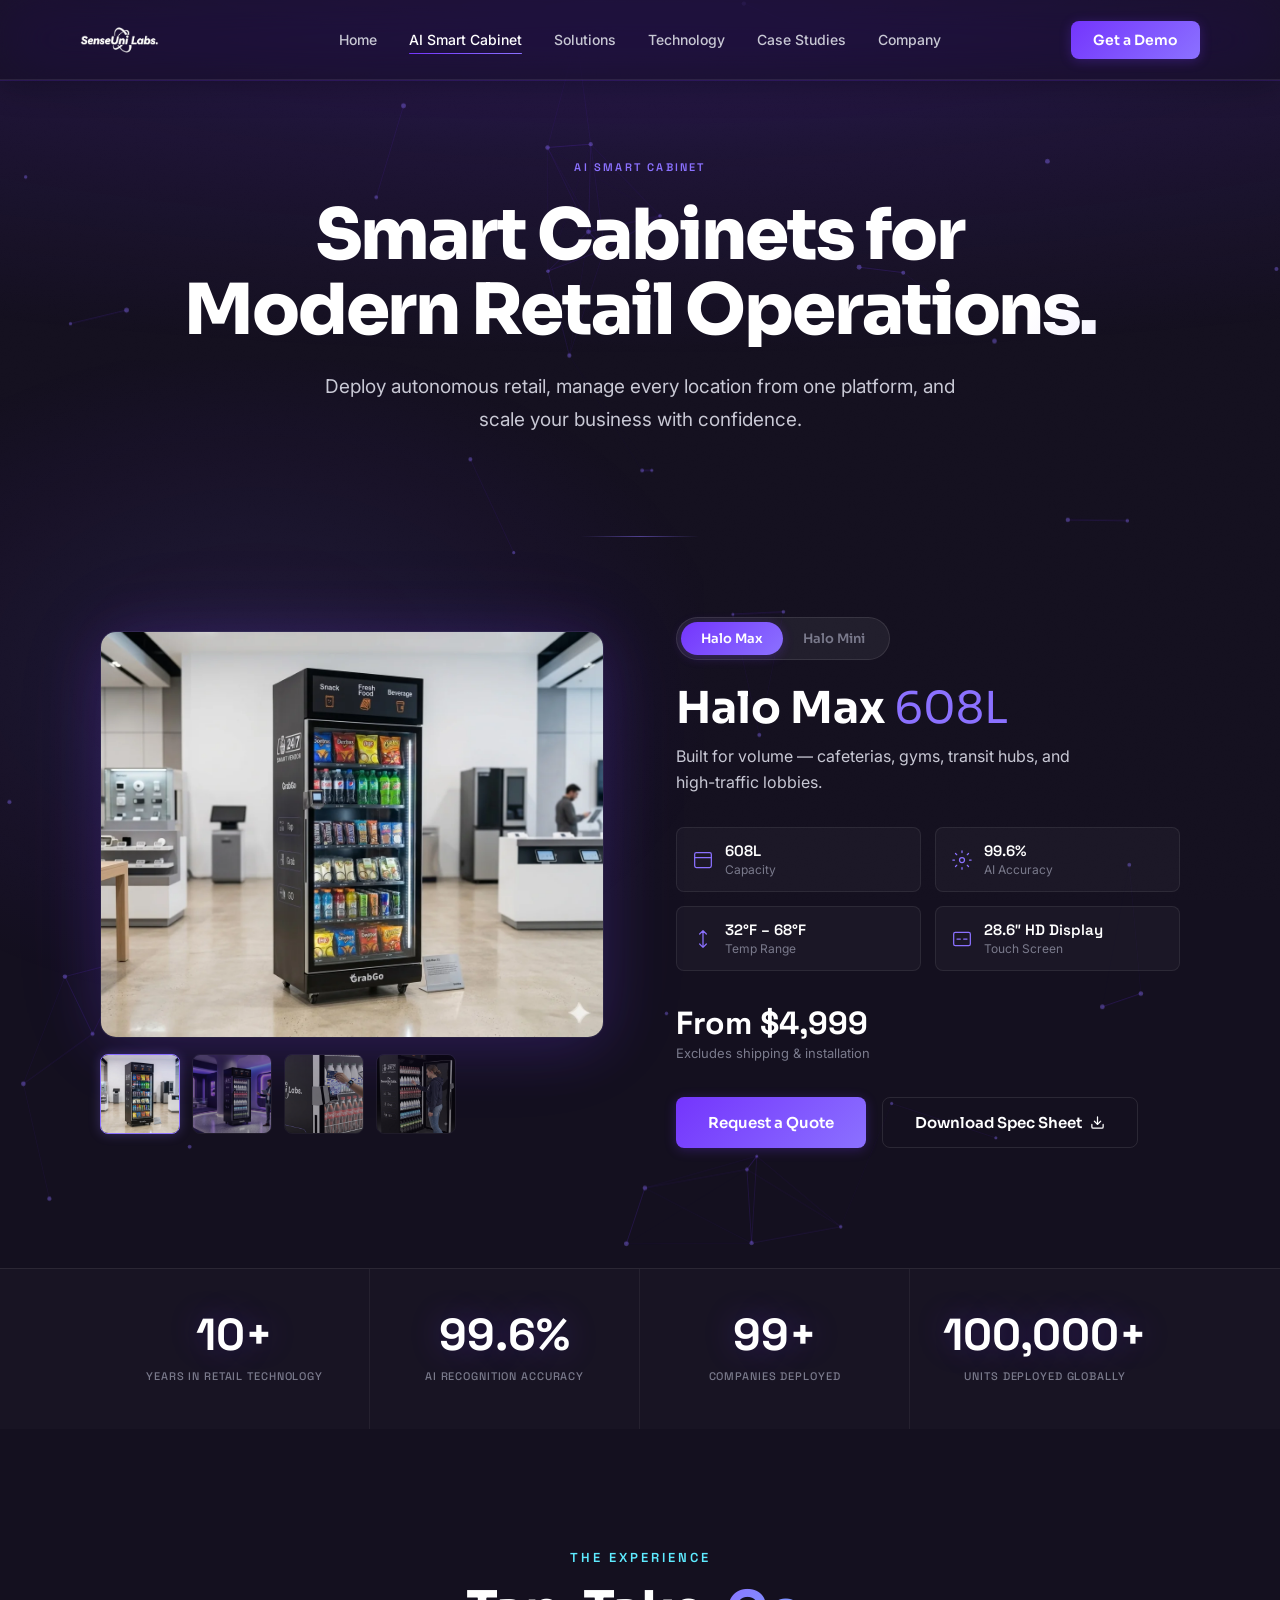
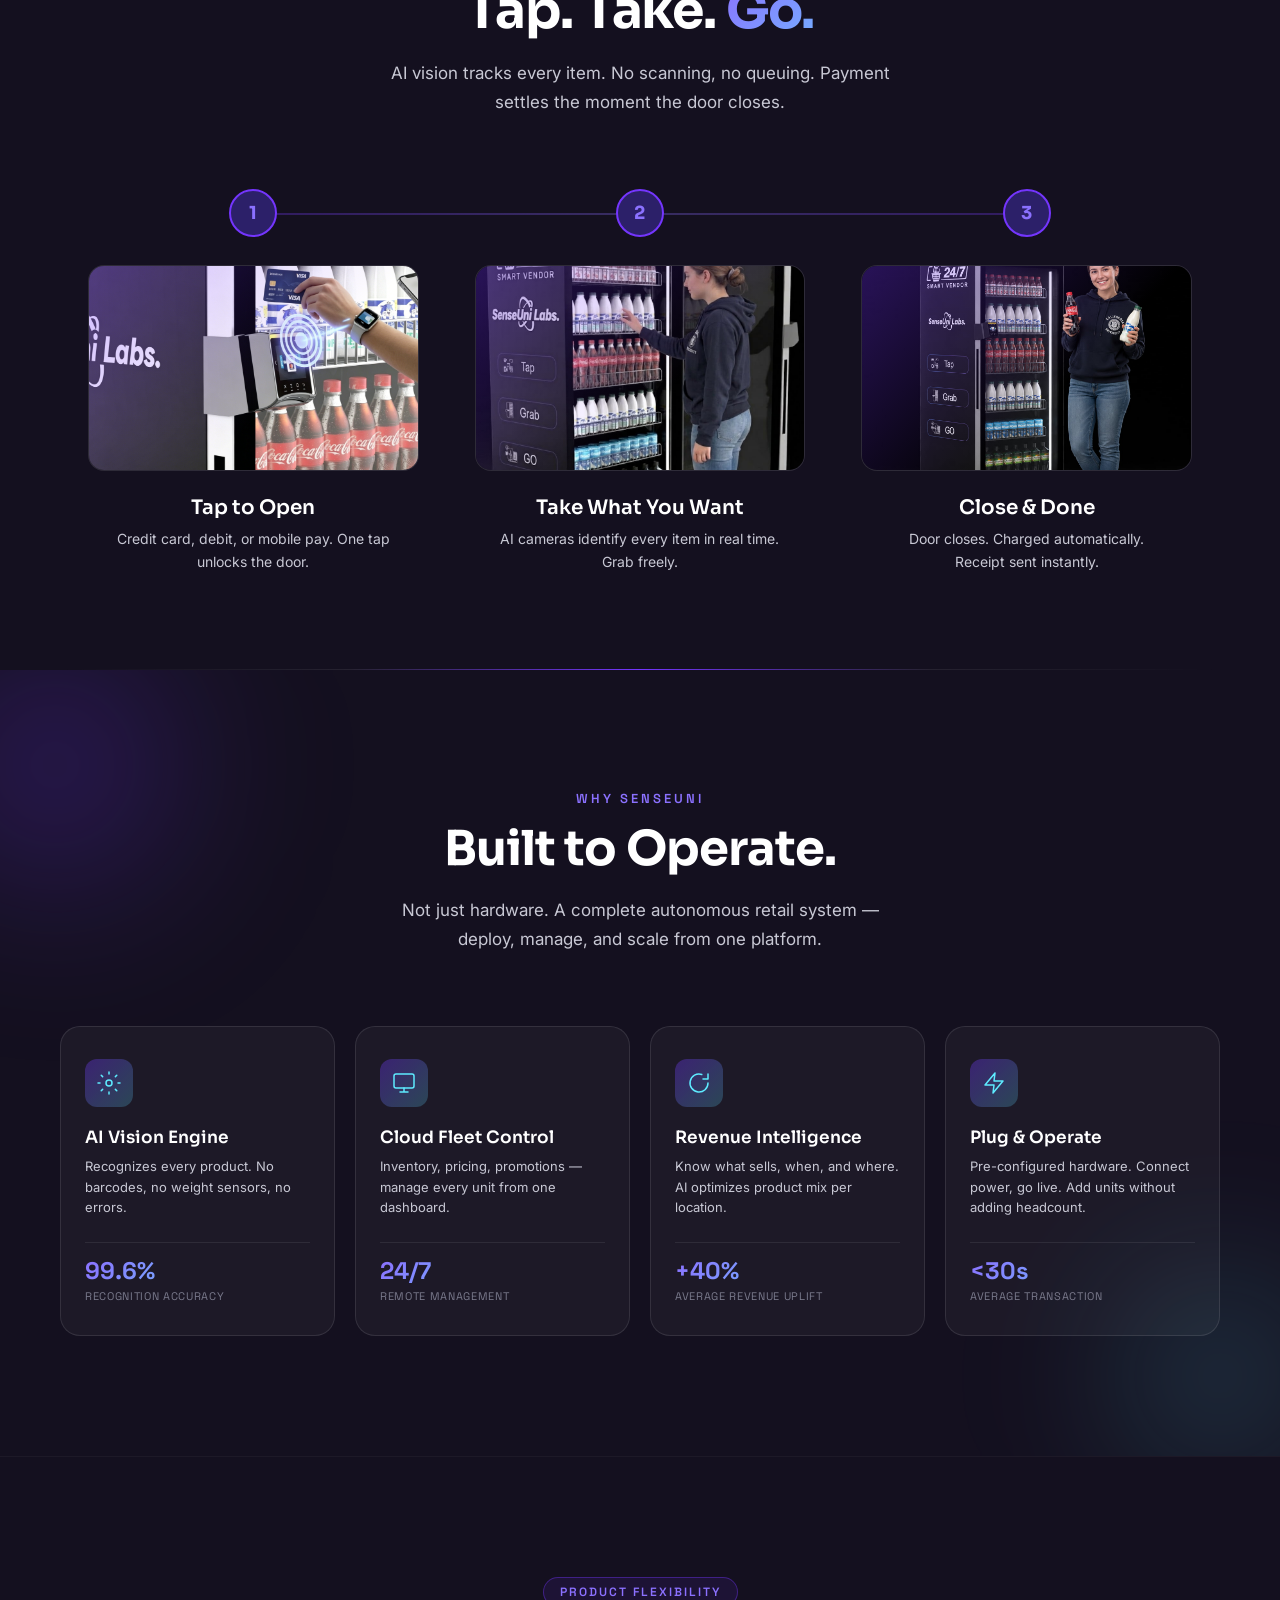
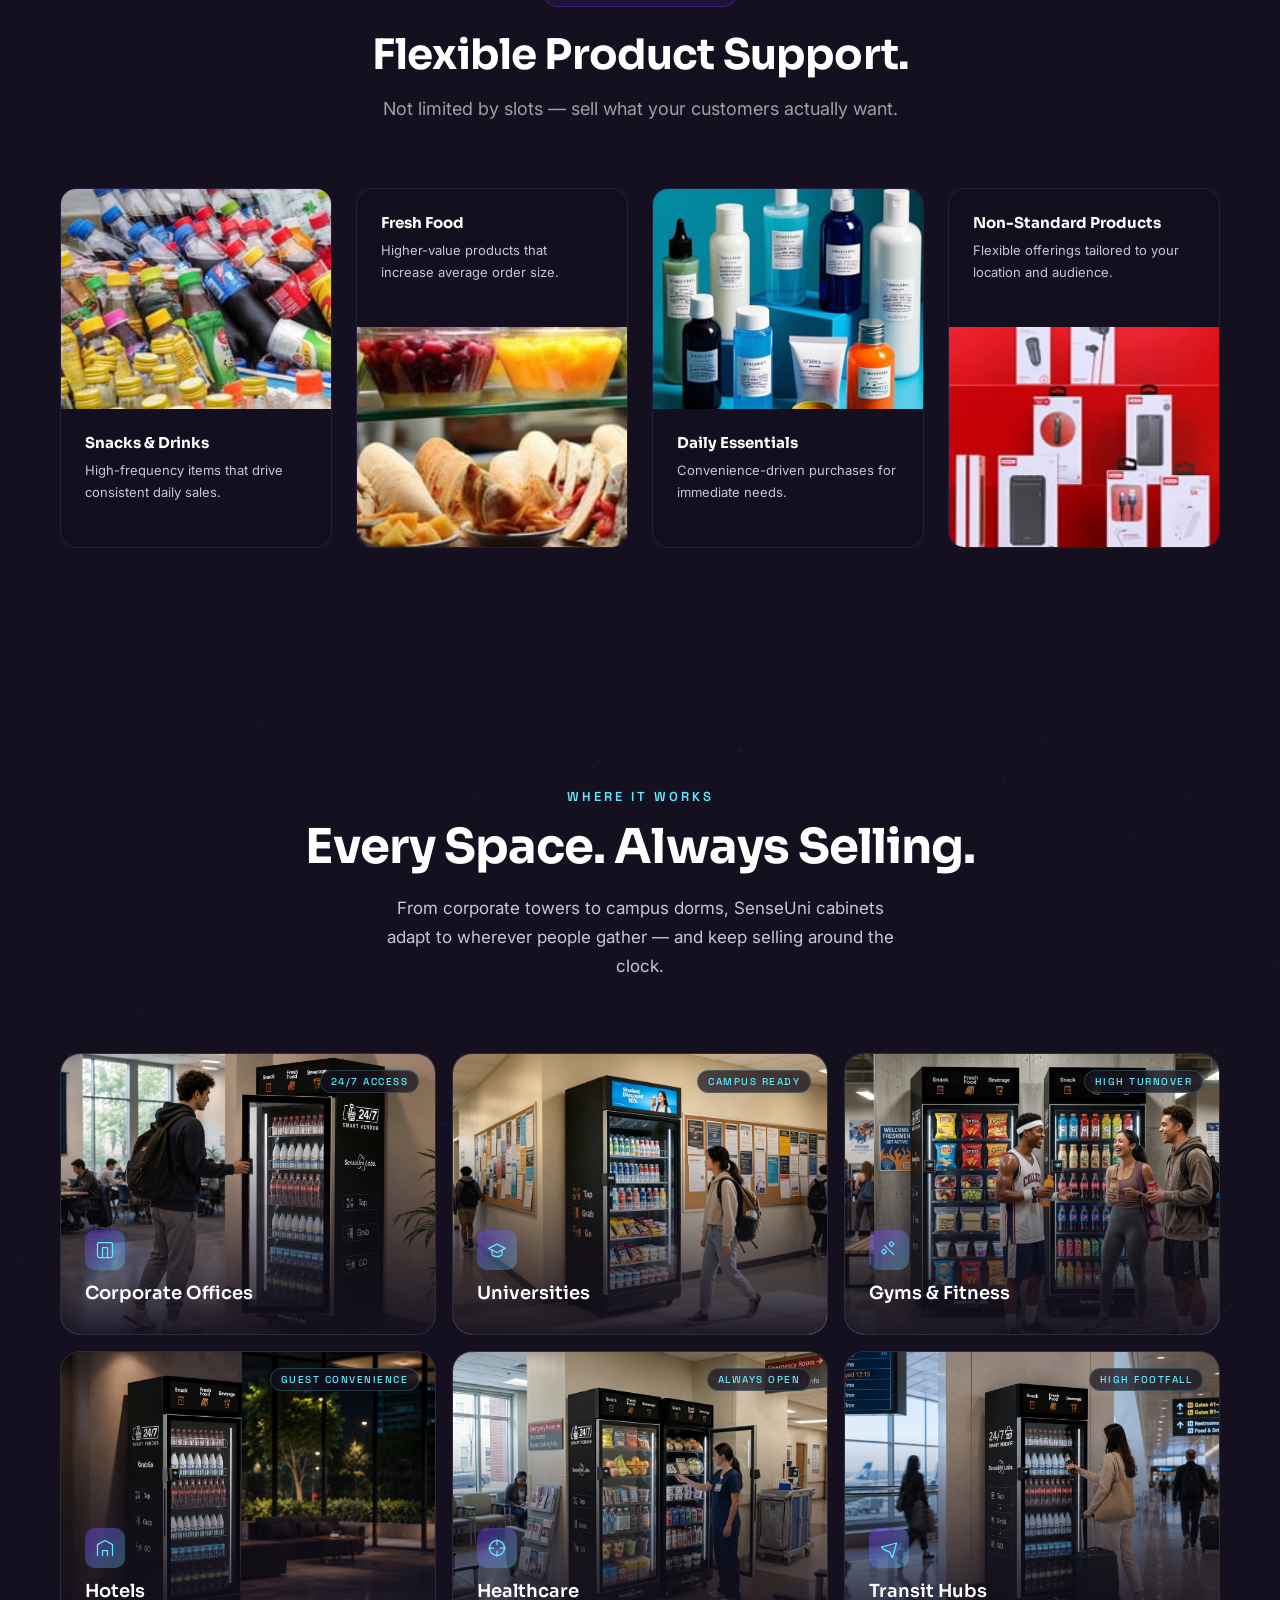
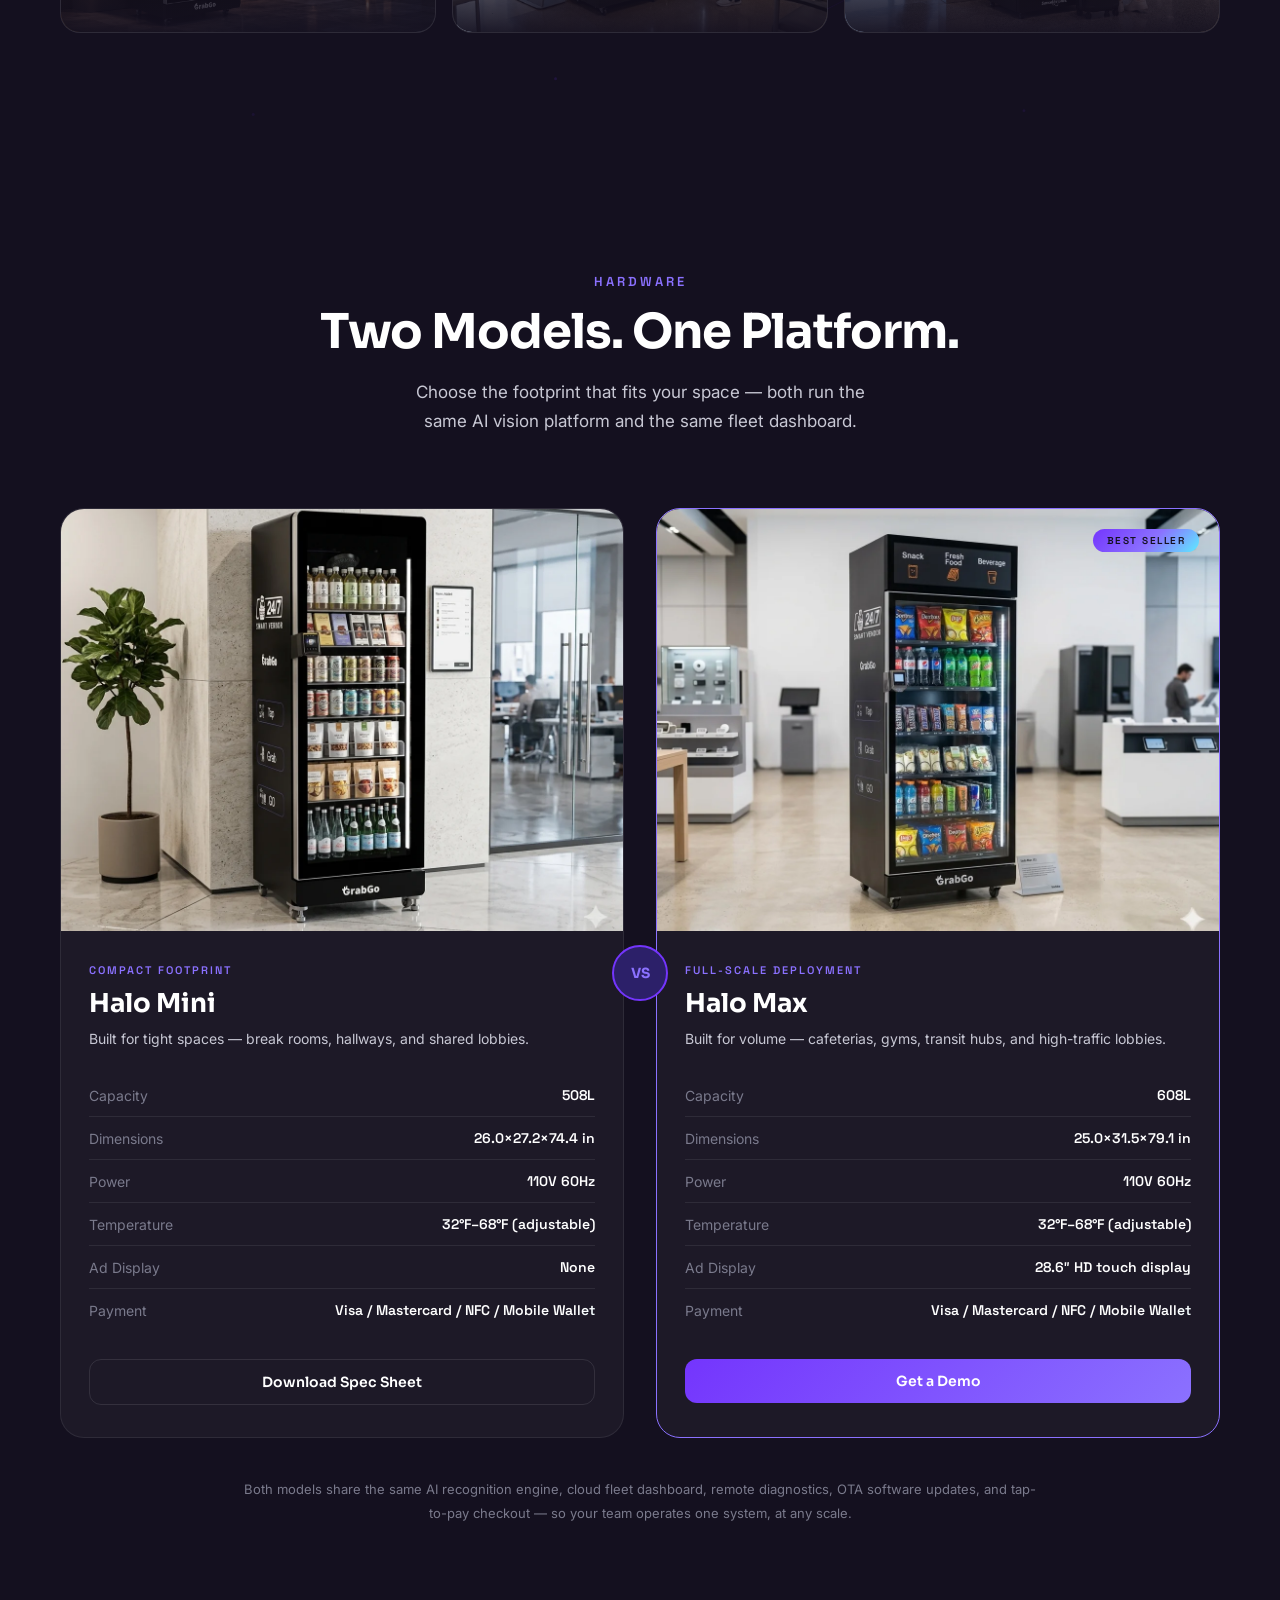
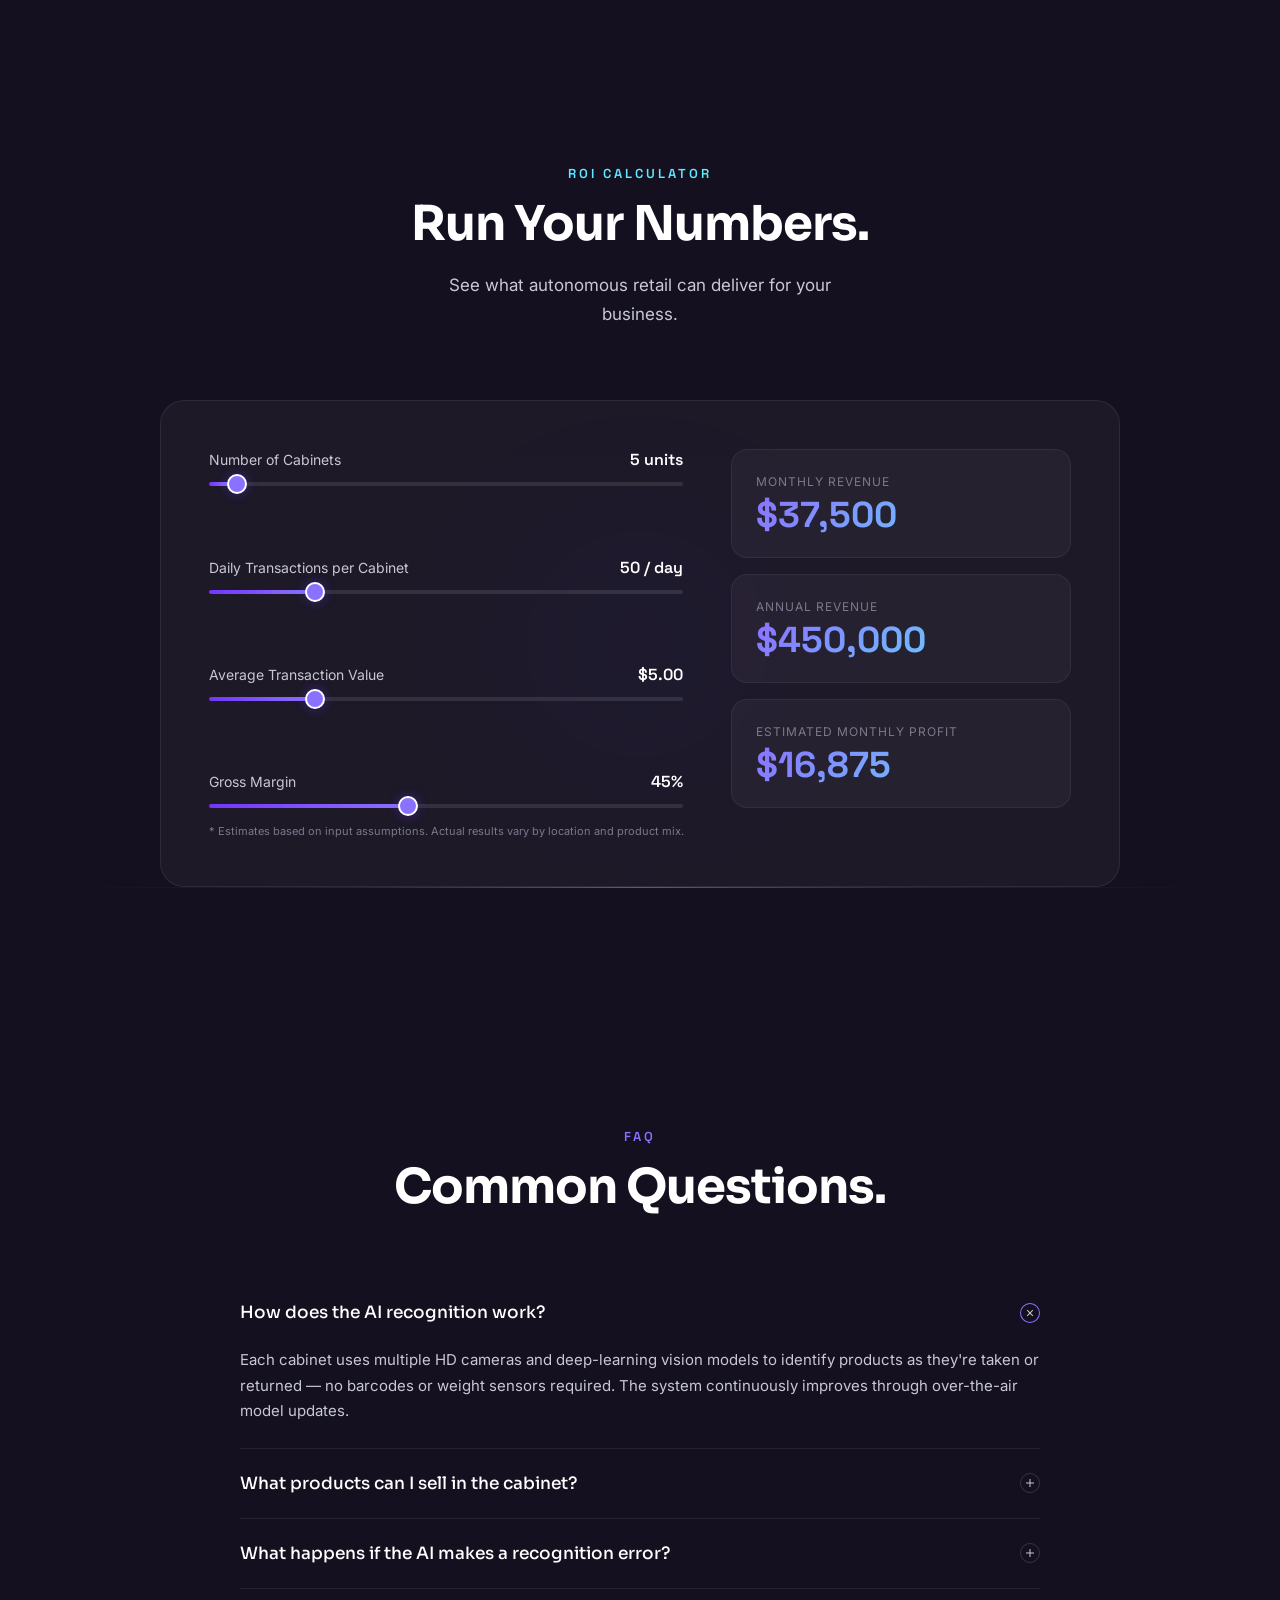
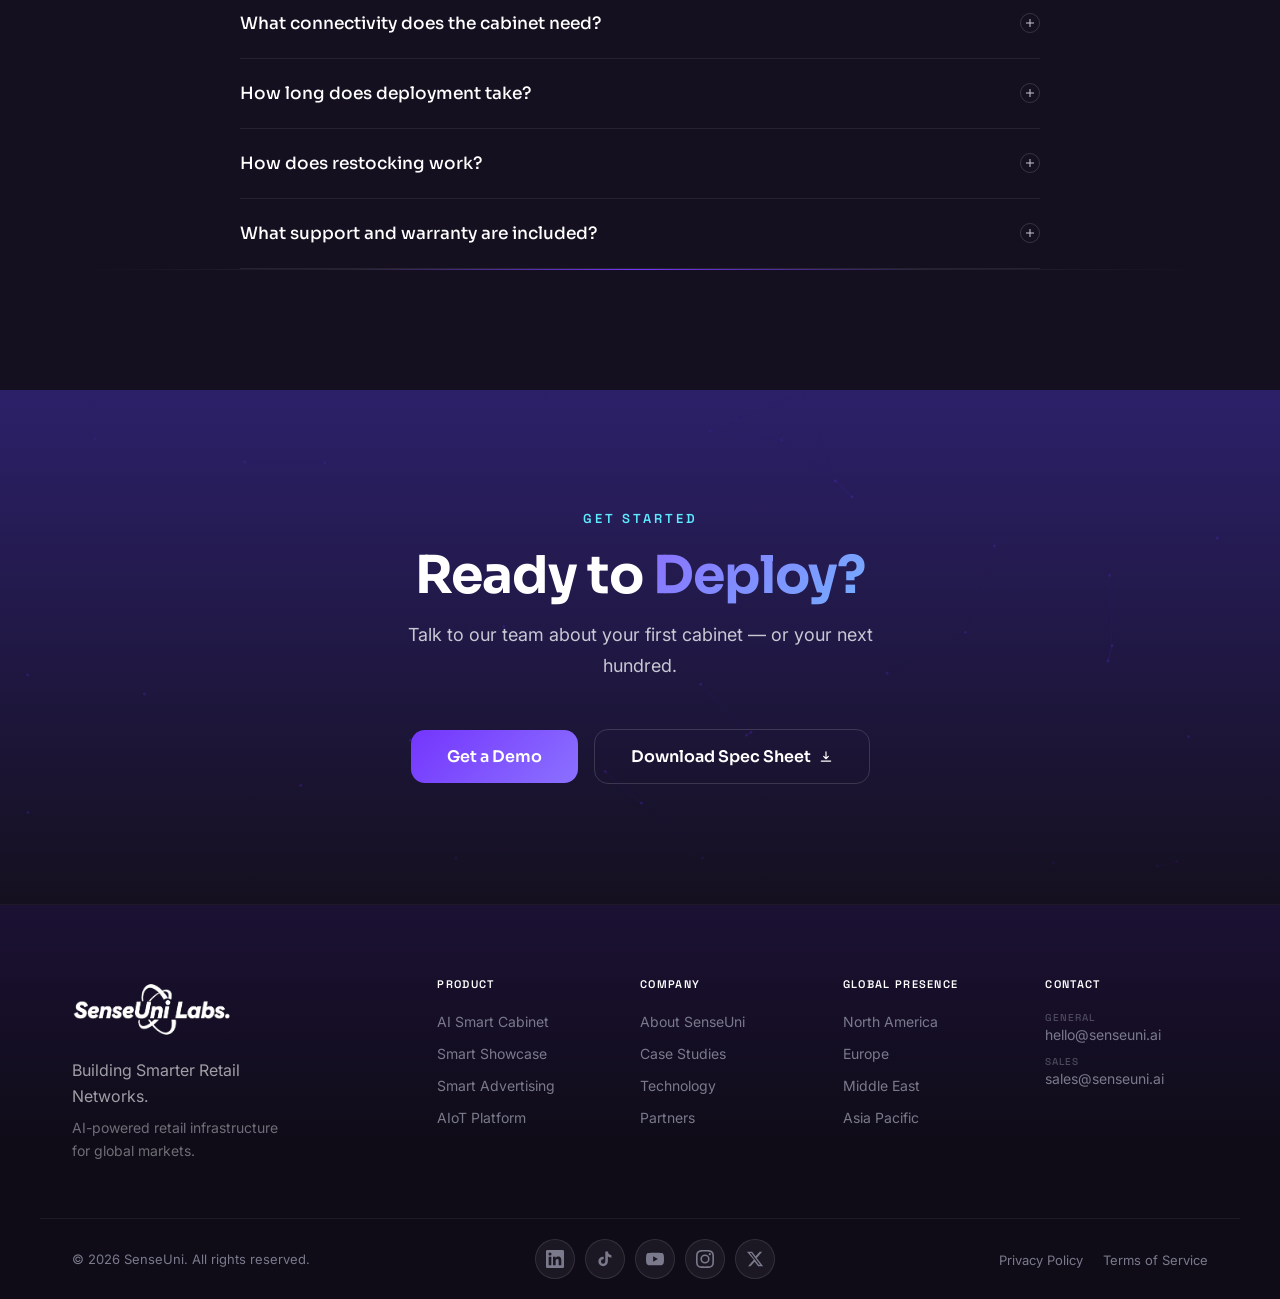
==== commit bff5d477: "Add premium effects layer on top of original layout - New assets/css/effects.css + assets/js/effects" ====
--- a/ai-smart-cabinet.html
+++ b/ai-smart-cabinet.html
@@ -2364,6 +2364,7 @@
       .cookie-accept-btn { width: 100%; text-align: center; }
     }
   </style>
+  <link rel="stylesheet" href="assets/css/effects.css" />
 </head>
 <body>
 
@@ -4223,5 +4224,6 @@
     <button id="cookie-accept" class="cookie-accept-btn">Got It</button>
   </div>
 
+  <script src="assets/js/effects.js" defer></script>
 </body>
 </html>
--- a/assets/css/effects.css
+++ b/assets/css/effects.css
@@ -0,0 +1,126 @@
+/* ════════════════════════════════════════════════════════════
+   SENSEUNI — PREMIUM EFFECTS LAYER (additive, zero layout change)
+   Loaded on top of each page's own styles. Desktop pointer-fine
+   effects are gated in effects.js; everything respects
+   prefers-reduced-motion.
+   ════════════════════════════════════════════════════════════ */
+
+/* ── 1 · Cursor aura — soft glow that trails the pointer ────── */
+.fx-aura {
+  position: fixed;
+  top: 0; left: 0;
+  width: 560px; height: 560px;
+  margin: -280px 0 0 -280px;
+  border-radius: 50%;
+  background: radial-gradient(circle,
+    rgba(116, 53, 253, 0.16) 0%,
+    rgba(139, 113, 255, 0.07) 38%,
+    transparent 68%);
+  pointer-events: none;
+  z-index: 1;                 /* above bg glows, below content */
+  mix-blend-mode: screen;
+  opacity: 0;
+  transition: opacity 0.6s ease;
+  will-change: transform;
+}
+.fx-aura.is-on { opacity: 1; }
+
+/* ── 2 · Card spotlight — highlight follows cursor inside card ─ */
+.fx-spot-host { position: relative; }
+.fx-spotlight {
+  position: absolute;
+  inset: 0;
+  border-radius: inherit;
+  overflow: hidden;
+  pointer-events: none;
+  z-index: 1;
+  opacity: 0;
+  transition: opacity 0.45s ease;
+}
+.fx-spot-host:hover .fx-spotlight { opacity: 1; }
+.fx-spotlight::before {
+  /* inner light pool */
+  content: '';
+  position: absolute;
+  inset: 0;
+  background: radial-gradient(380px circle at var(--fx-x, 50%) var(--fx-y, 50%),
+    rgba(139, 113, 255, 0.22) 0%,
+    rgba(116, 53, 253, 0.09) 35%,
+    transparent 64%);
+}
+.fx-spotlight::after {
+  /* tracing border light */
+  content: '';
+  position: absolute;
+  inset: 0;
+  border-radius: inherit;
+  padding: 1px;
+  background: radial-gradient(260px circle at var(--fx-x, 50%) var(--fx-y, 50%),
+    rgba(167, 147, 255, 0.8) 0%,
+    rgba(116, 53, 253, 0.25) 42%,
+    transparent 70%);
+  -webkit-mask: linear-gradient(#fff 0 0) content-box, linear-gradient(#fff 0 0);
+  -webkit-mask-composite: xor;
+          mask: linear-gradient(#fff 0 0) content-box, linear-gradient(#fff 0 0);
+          mask-composite: exclude;
+}
+
+/* ── 3 · Magnetic buttons ──────────────────────────────────────
+   Movement uses the standalone `translate` property so it
+   composes with each button's own CSS :hover transform. */
+.fx-magnet { transition: translate 0.28s cubic-bezier(0.22, 1, 0.36, 1); }
+
+/* ── 4 · Scroll progress bar ───────────────────────────────── */
+.fx-progress {
+  position: fixed;
+  top: 0; left: 0;
+  height: 2.5px;
+  width: 100%;
+  transform-origin: 0 50%;
+  transform: scaleX(0);
+  background: linear-gradient(90deg, #2C2069, #7435FD 55%, #8B71FF);
+  box-shadow: 0 0 12px rgba(116, 53, 253, 0.55);
+  pointer-events: none;
+  z-index: 2000;              /* above the fixed nav */
+}
+
+/* ── 5 · Gradient-text shimmer on hero headlines ───────────────
+   Pages mark gradient words with various span classes; effects.js
+   tags them with .fx-shimmer. Slow, subtle position drift. */
+@keyframes fxShimmer {
+  0%, 100% { background-position: 0% 50%; }
+  50%      { background-position: 100% 50%; }
+}
+.fx-shimmer {
+  background-size: 200% 200% !important;
+  animation: fxShimmer 7s ease-in-out infinite;
+}
+
+/* ── 6 · Image lift-glare on hover (existing imgs, no layout) ── */
+.fx-glare { position: relative; overflow: hidden; }
+.fx-glare::after {
+  content: '';
+  position: absolute;
+  top: 0; left: -85%;
+  width: 55%; height: 100%;
+  background: linear-gradient(105deg, transparent,
+    rgba(255, 255, 255, 0.10) 45%,
+    rgba(255, 255, 255, 0.16) 50%,
+    rgba(255, 255, 255, 0.10) 55%,
+    transparent);
+  transform: skewX(-18deg);
+  pointer-events: none;
+  transition: left 0.9s cubic-bezier(0.22, 1, 0.36, 1);
+}
+.fx-glare:hover::after { left: 130%; }
+
+/* ── Reduced motion / touch: kill everything ───────────────── */
+@media (prefers-reduced-motion: reduce) {
+  .fx-aura, .fx-progress { display: none !important; }
+  .fx-magnet { translate: none !important; transition: none !important; }
+  .fx-shimmer { animation: none !important; }
+  .fx-glare::after { display: none !important; }
+}
+@media (pointer: coarse) {
+  .fx-aura { display: none !important; }
+}
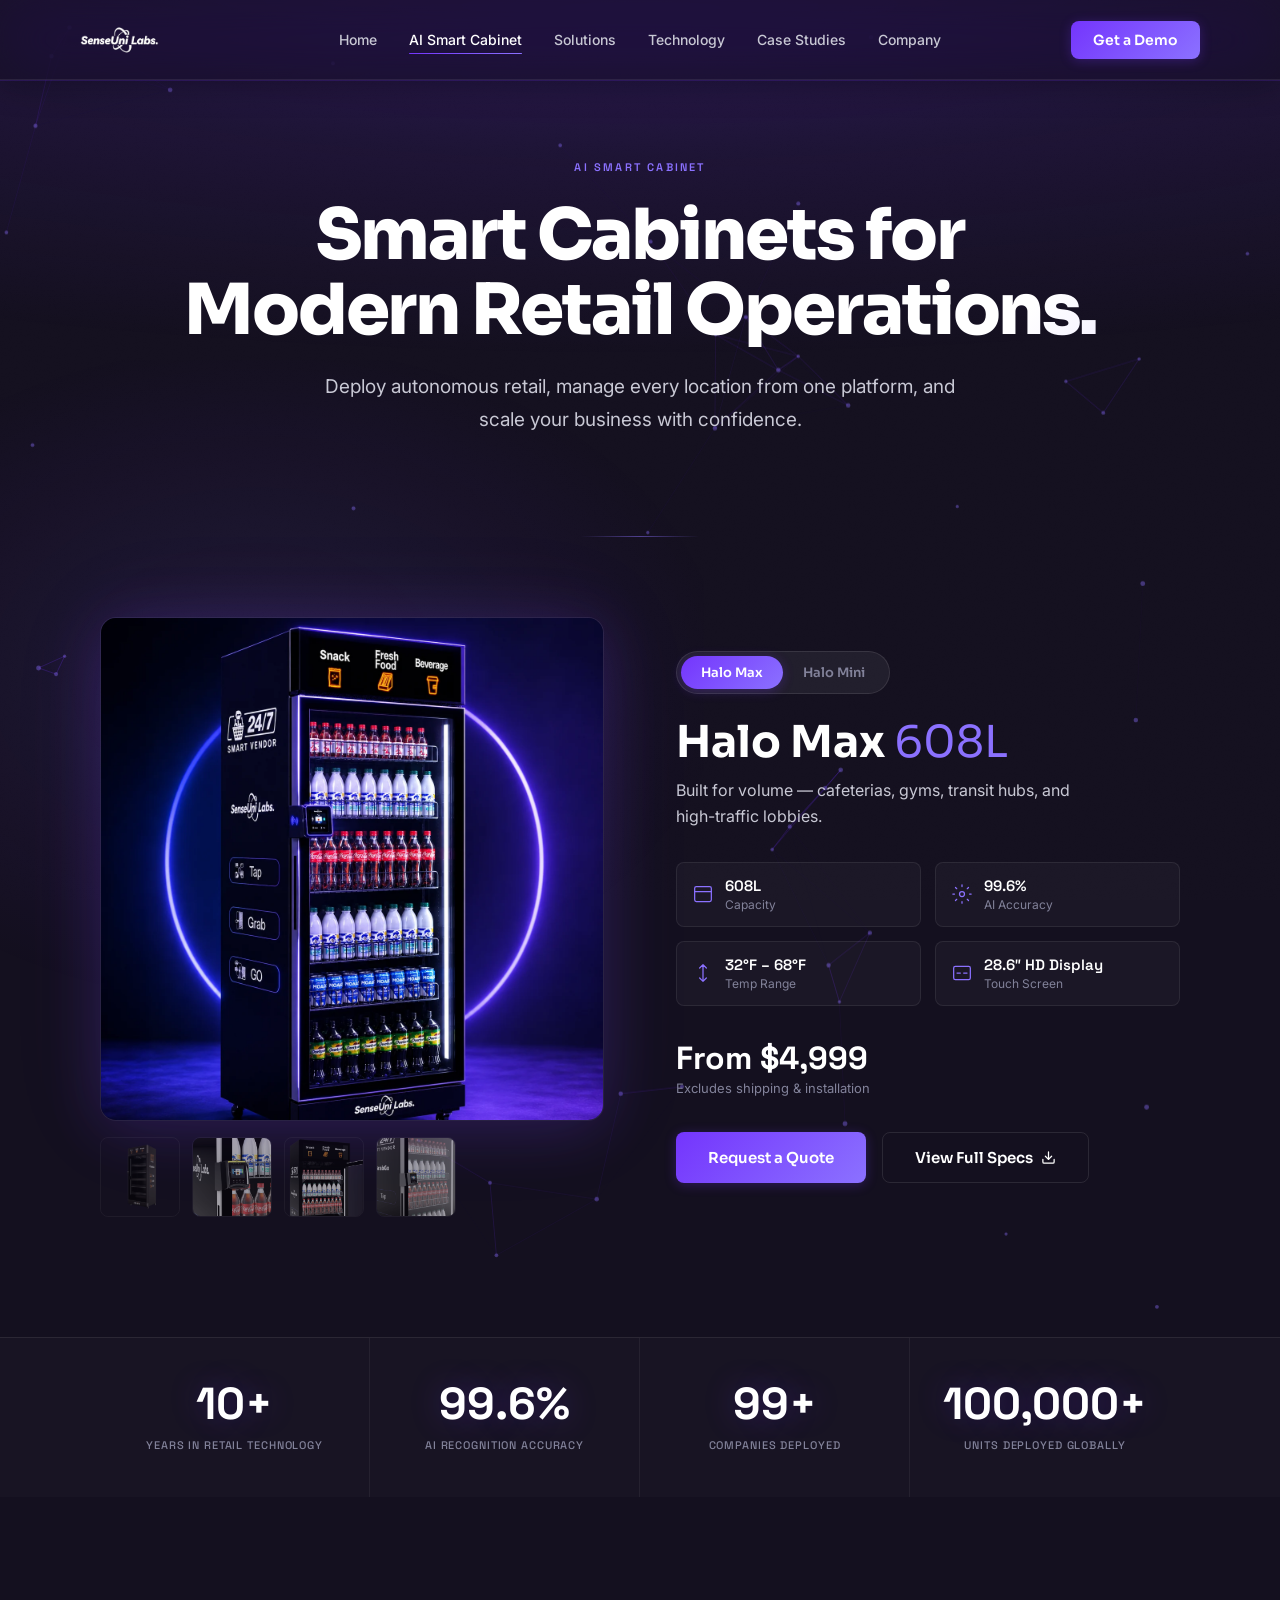
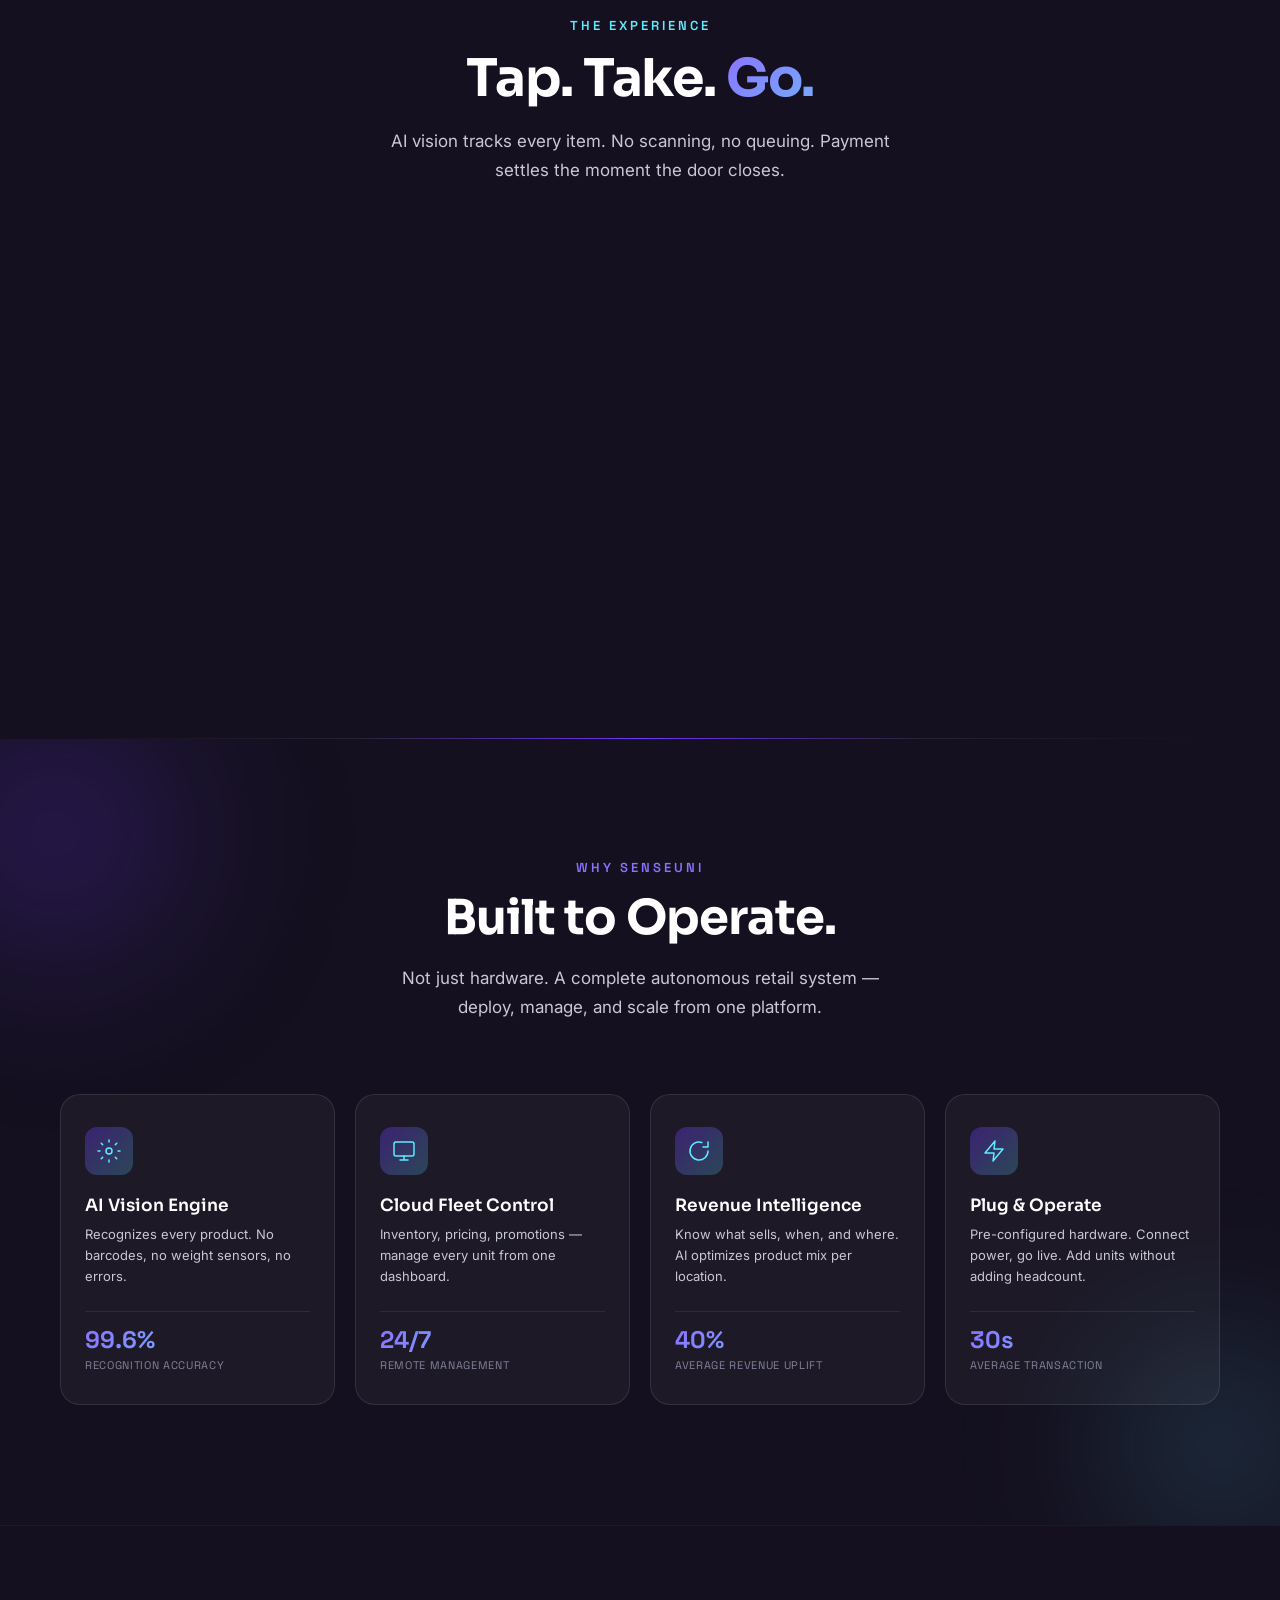
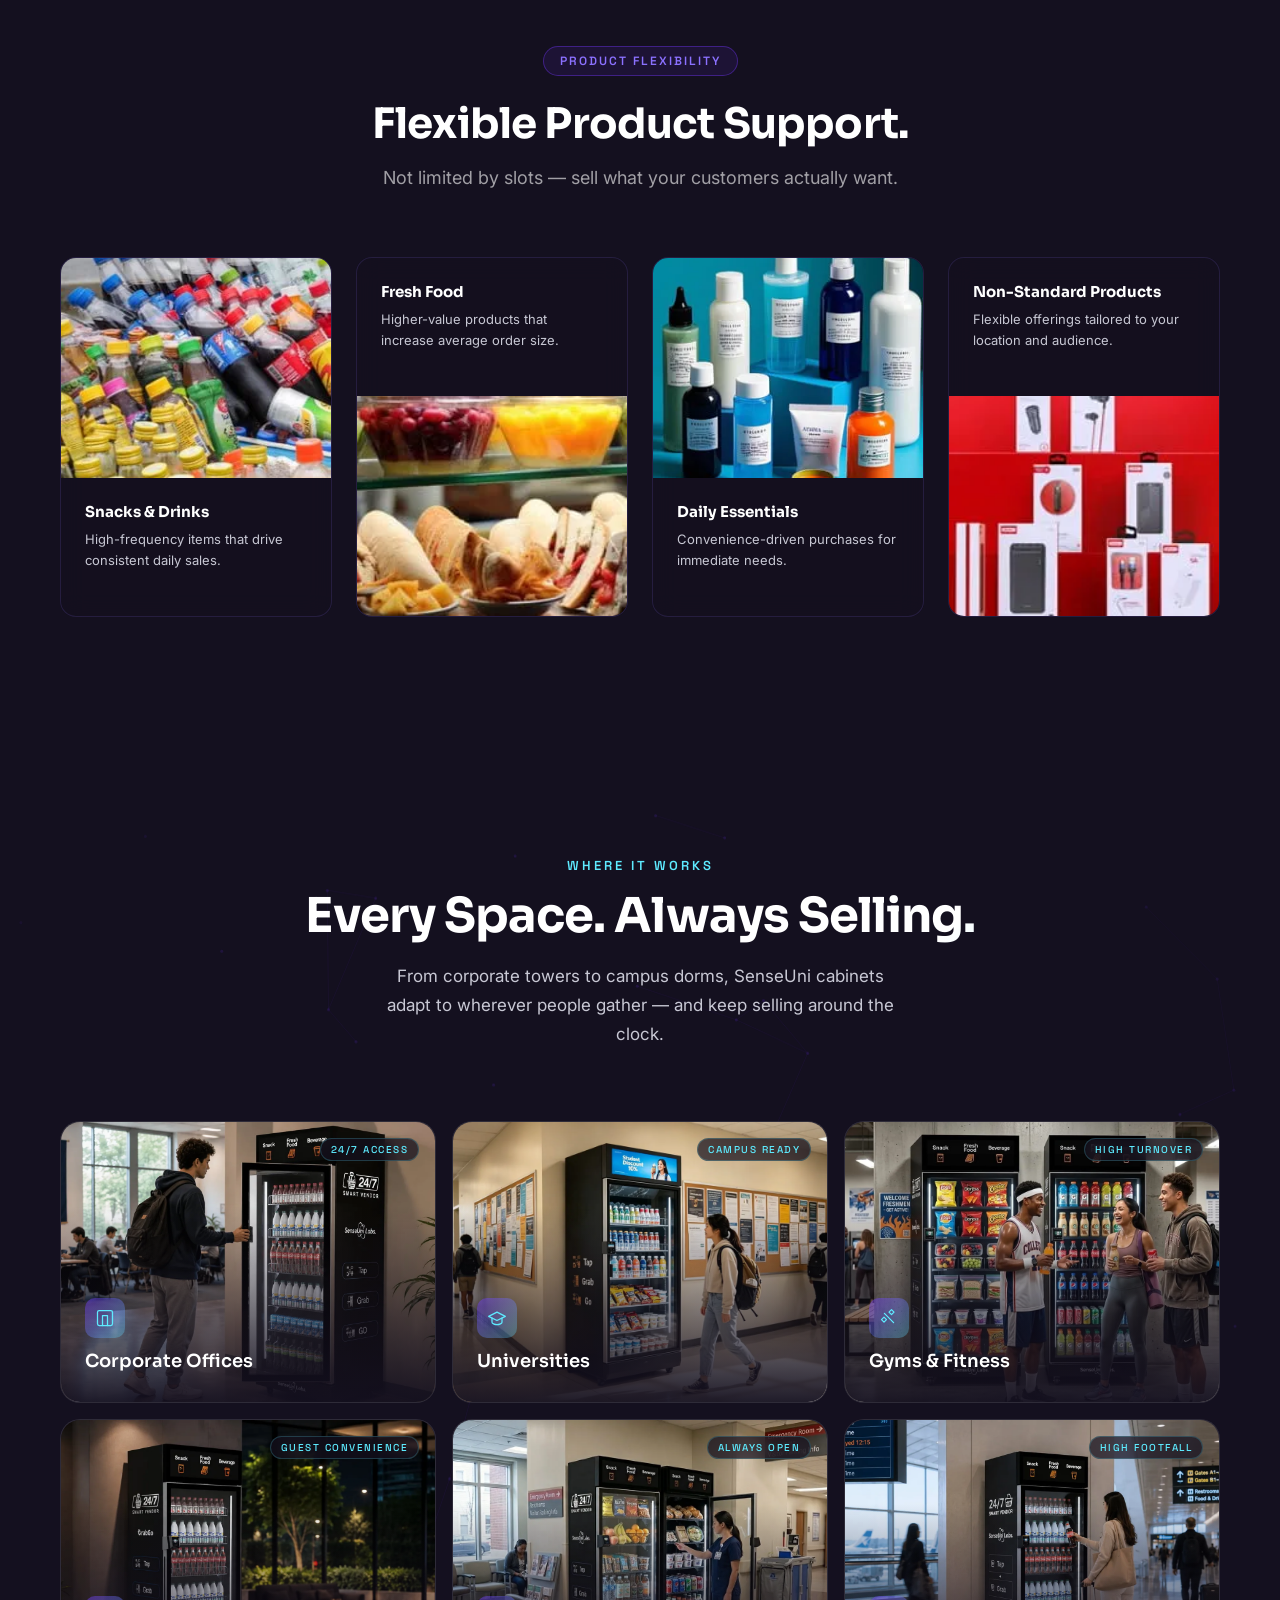
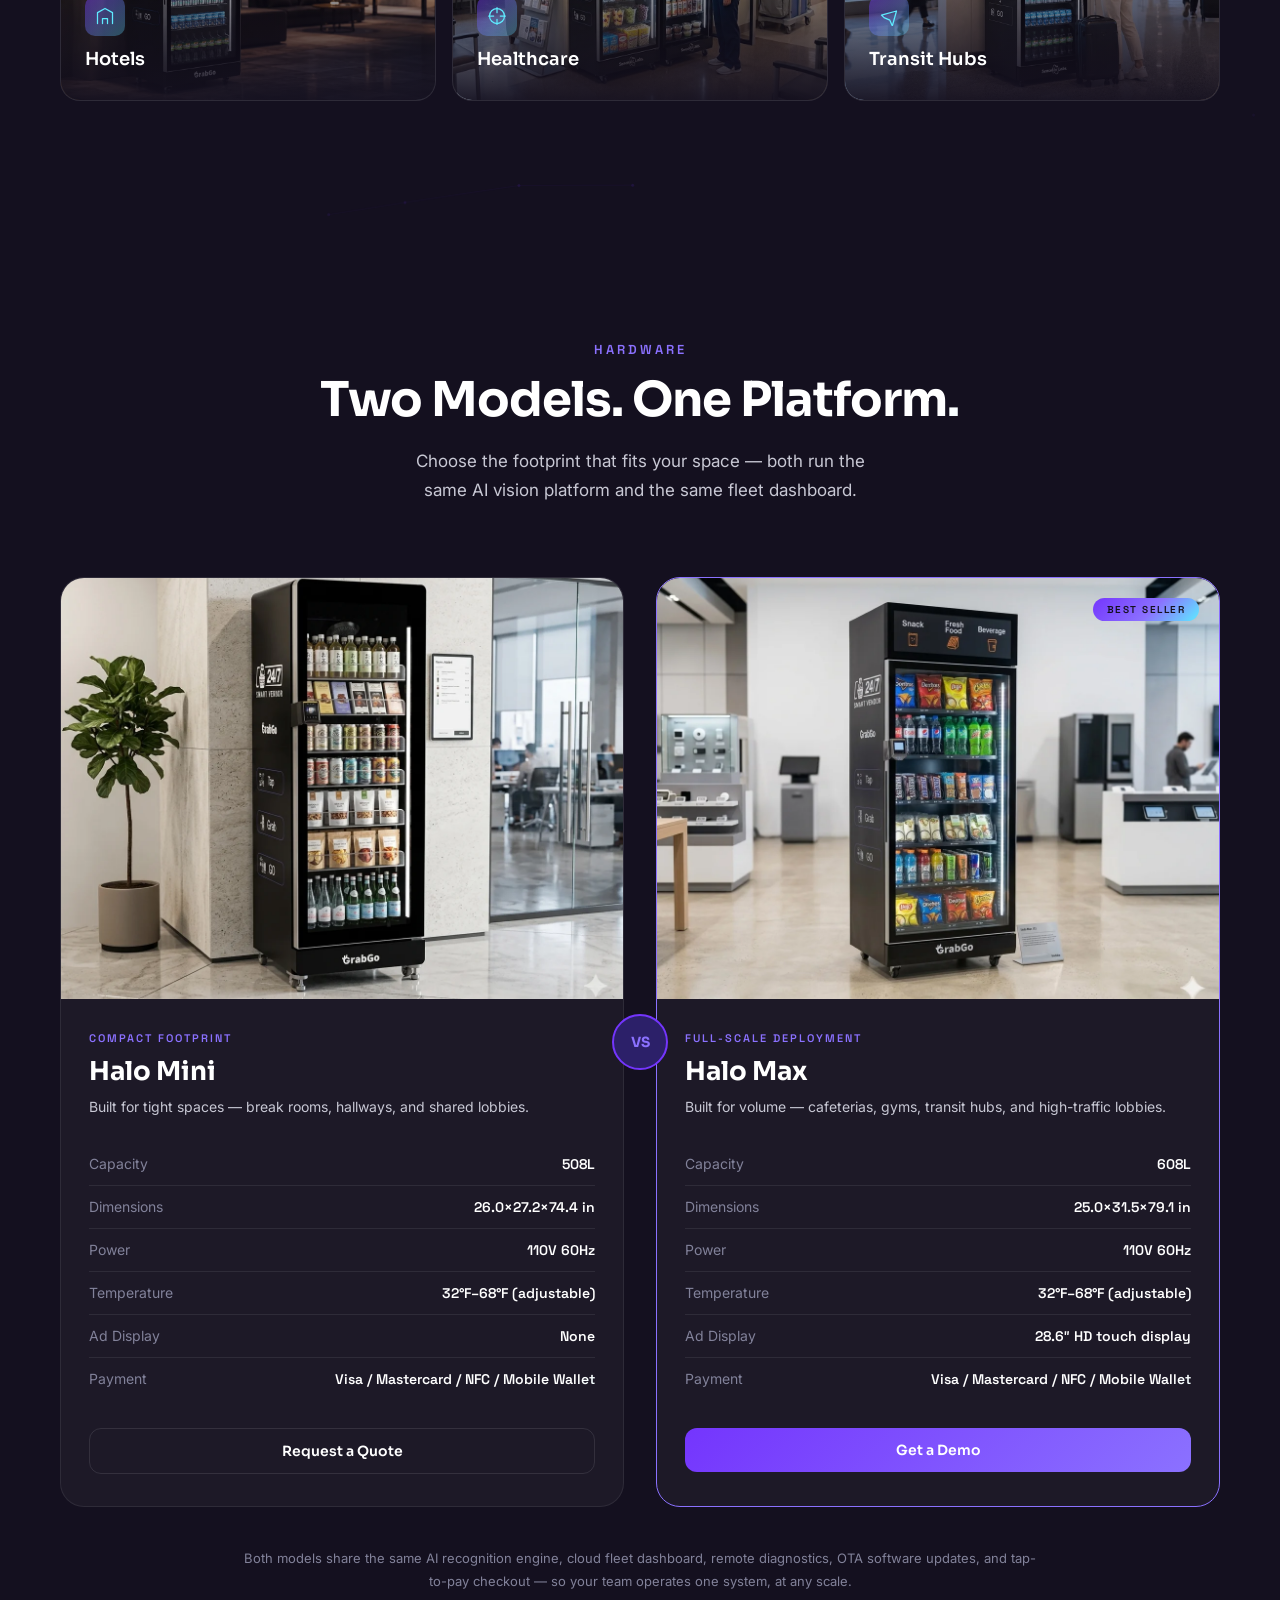
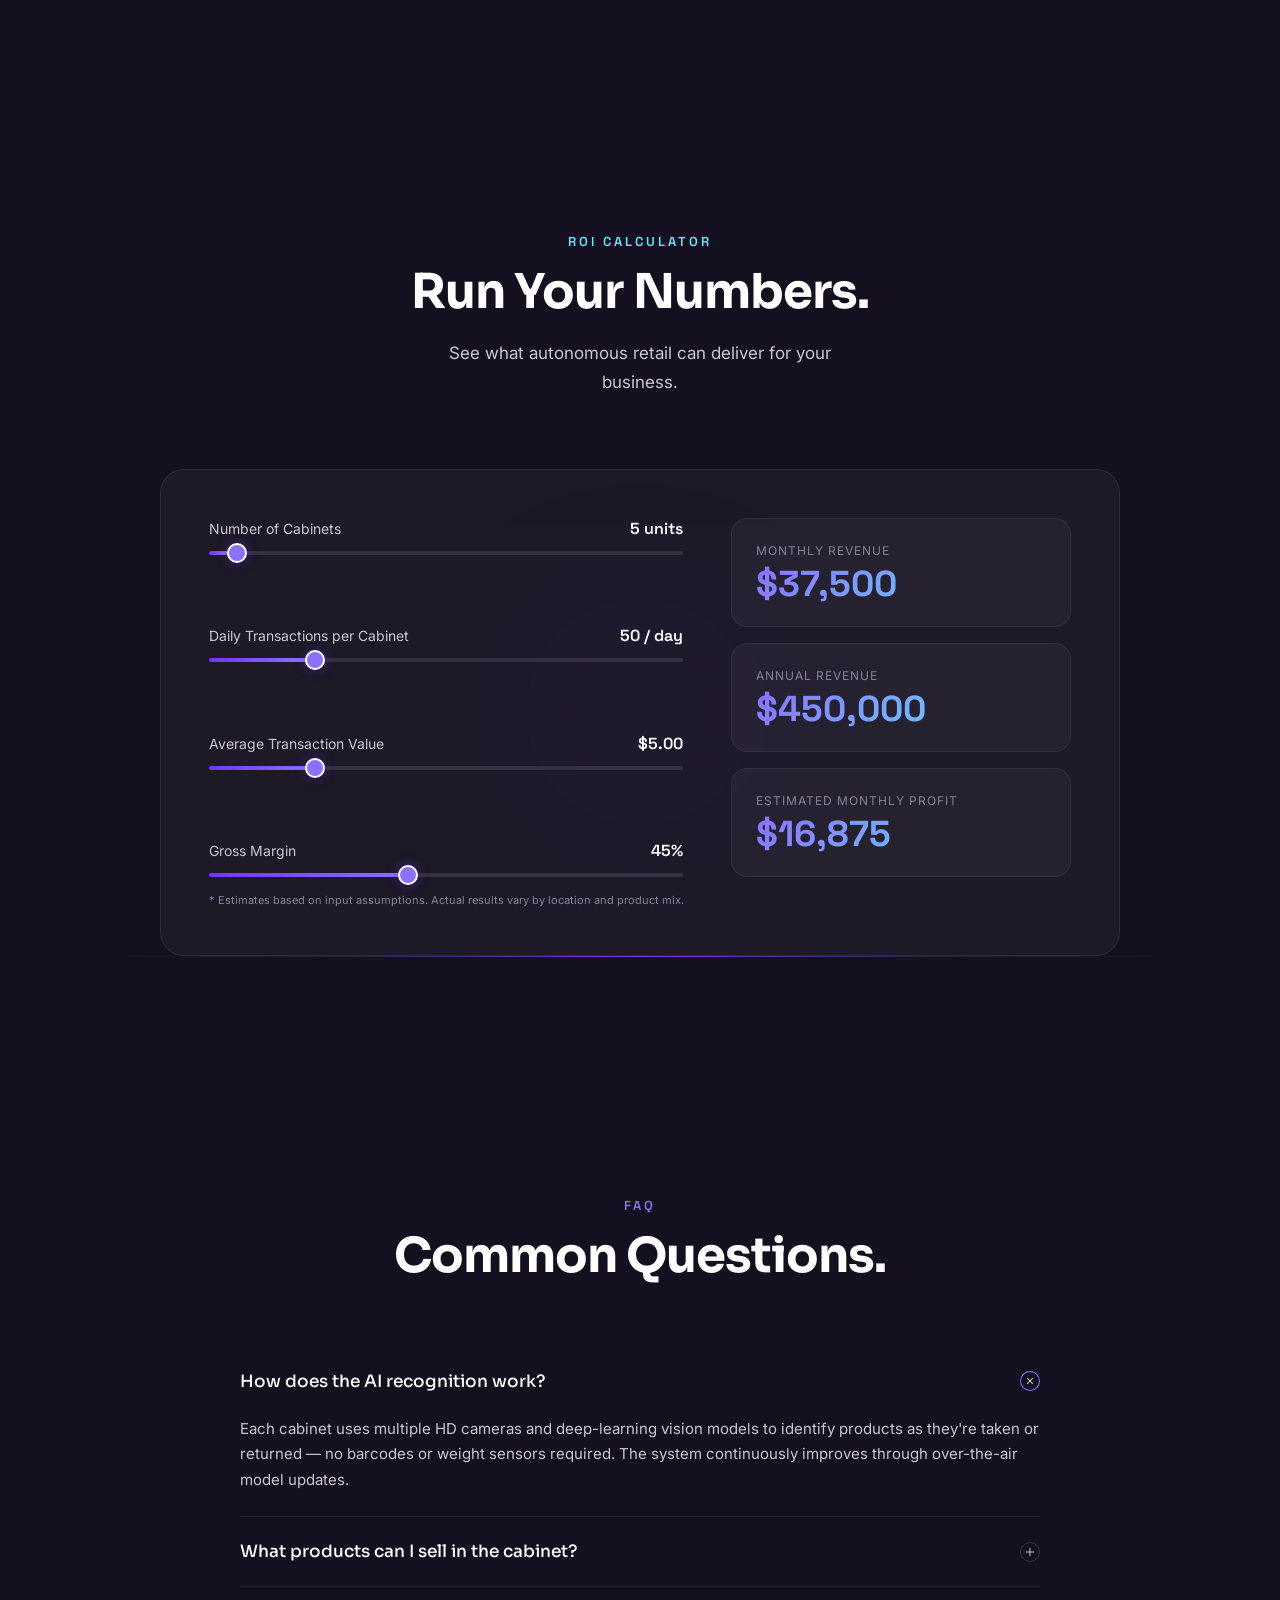
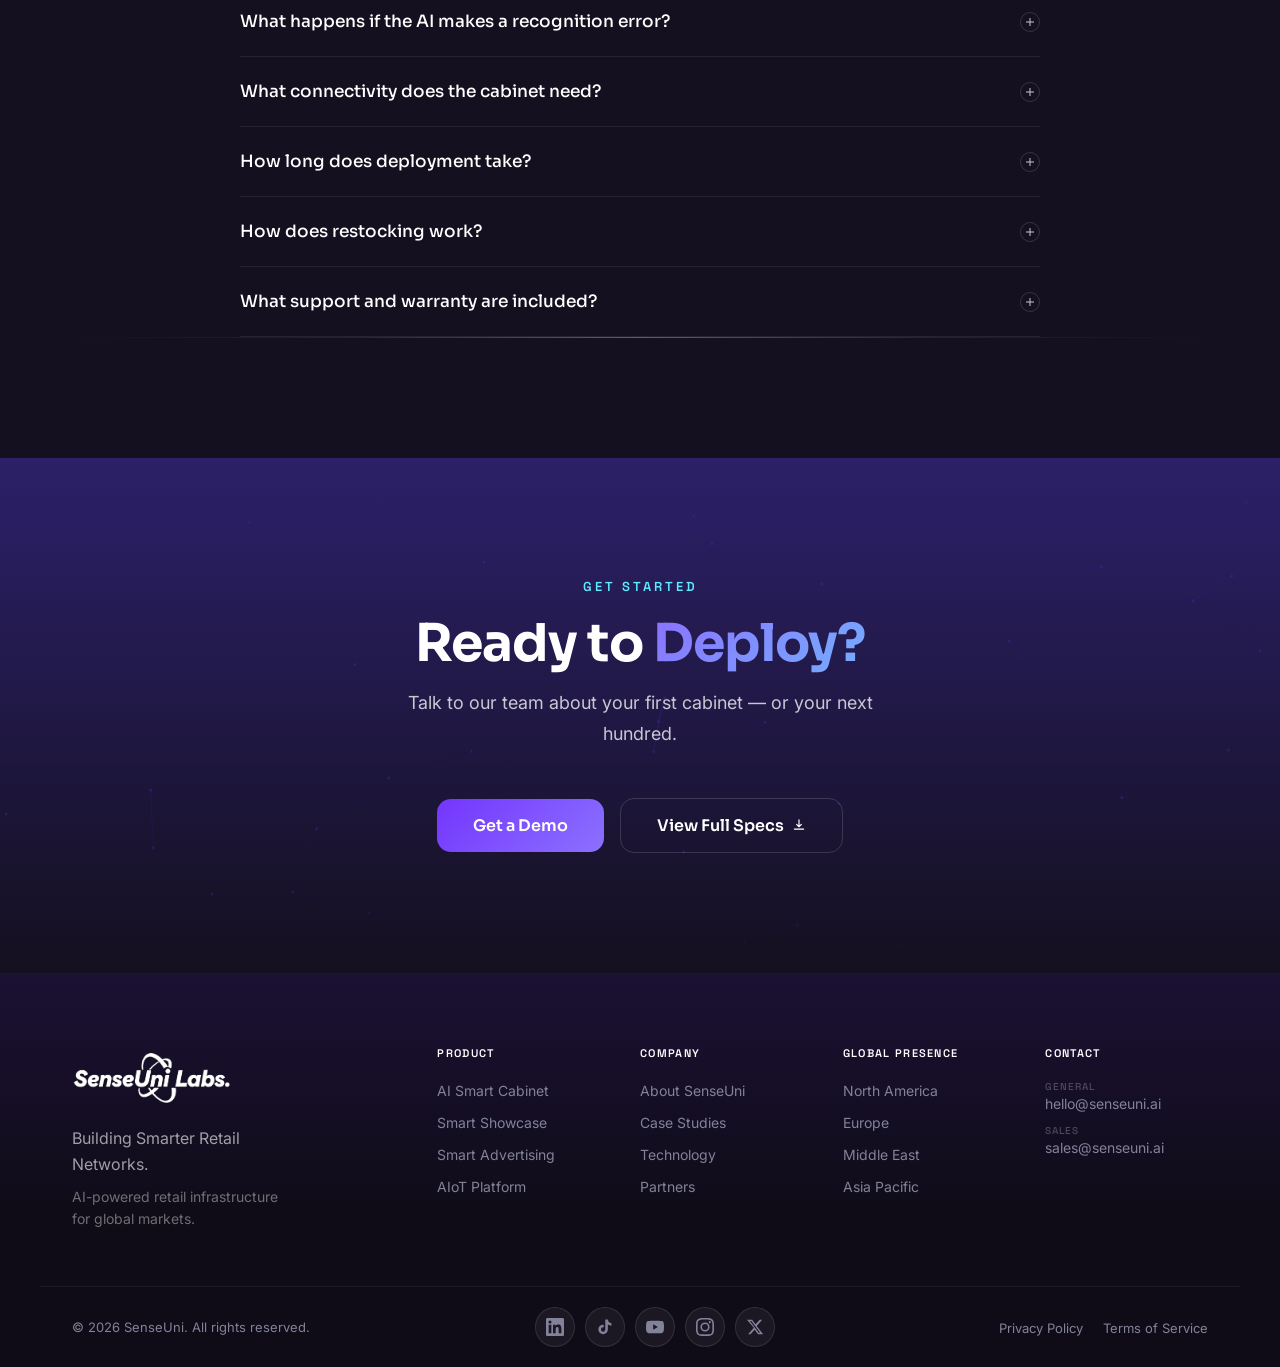
==== commit c1e75983: "redesign Co-Authored-By: Claude Fable 5 <noreply@anthropic.com>" ====
--- a/ai-smart-cabinet.html
+++ b/ai-smart-cabinet.html
@@ -4,6 +4,18 @@
   <meta charset="UTF-8" />
   <meta name="viewport" content="width=device-width, initial-scale=1.0" />
   <meta name="description" content="SenseUni AI Smart Cabinet — Deploy autonomous retail, manage every location from one platform, and scale your business with confidence." />
+
+  <link rel="canonical" href="https://senseuni-website.pages.dev/ai-smart-cabinet.html" />
+  <meta property="og:type" content="website" />
+  <meta property="og:site_name" content="SenseUni" />
+  <meta property="og:title" content="AI Smart Cabinet — SenseUni" />
+  <meta property="og:description" content="SenseUni AI Smart Cabinet — Deploy autonomous retail, manage every location from one platform, and scale your business with confidence." />
+  <meta property="og:url" content="https://senseuni-website.pages.dev/ai-smart-cabinet.html" />
+  <meta property="og:image" content="https://senseuni-website.pages.dev/assets/images/cabinet-hero.webp" />
+  <meta name="twitter:card" content="summary_large_image" />
+  <meta name="twitter:title" content="AI Smart Cabinet — SenseUni" />
+  <meta name="twitter:description" content="SenseUni AI Smart Cabinet — Deploy autonomous retail, manage every location from one platform, and scale your business with confidence." />
+  <meta name="twitter:image" content="https://senseuni-website.pages.dev/assets/images/cabinet-hero.webp" />
   <title>AI Smart Cabinet — SenseUni</title>
 
   <link rel="icon" type="image/webp" href="assets/images/logomini.webp" />
@@ -34,7 +46,7 @@
 
       --color-text-primary:    #FFFFFF;
       --color-text-secondary:  #C8C8D4;
-      --color-text-muted:      #7A7A8C;
+      --color-text-muted:      #82829A;
 
       --gradient-btn:  linear-gradient(135deg, var(--color-accent), var(--color-highlight));
       --gradient-card: linear-gradient(135deg, rgba(44, 32, 105, 0.20) 0%, rgba(116, 53, 253, 0.06) 100%);
@@ -1720,6 +1732,7 @@
       font-size: 14px;
       font-weight: 600;
       cursor: pointer;
+      text-decoration: none;
     }
 
     .hardware__cta--secondary {
@@ -2461,15 +2474,15 @@
             <div class="product-showcase__gallery">
               <div class="product-showcase__main-wrap">
                 <img class="product-showcase__main-img" id="ps-main-img"
-                     src="assets/images/product-1.webp"
-                     alt="Halo Max AI Smart Cabinet — front view"
+                     src="assets/images/pro (2).webp"
+                     alt="Halo Max 608L — front view"
                      loading="eager" fetchpriority="high" />
               </div>
               <div class="product-showcase__thumbs">
-                <img class="product-showcase__thumb is-active" src="assets/images/product-1.webp"     alt="Front view" />
-                <img class="product-showcase__thumb"           src="assets/images/cabinet-hero.webp"  alt="Open door view" />
-                <img class="product-showcase__thumb"           src="assets/images/how-it-works-1.jpg" alt="Payment detail" />
-                <img class="product-showcase__thumb"           src="assets/images/how-it-works-2.jpg" alt="AI vision detail" />
+                <img class="product-showcase__thumb" src="assets/images/608 (4).webp" alt="Halo Max 608L — gallery view 1" />
+                <img class="product-showcase__thumb"           src="assets/images/608 (1).webp" alt="Halo Max 608L — gallery view 2" />
+                <img class="product-showcase__thumb"           src="assets/images/608 (2).webp" alt="Halo Max 608L — gallery view 3" />
+                <img class="product-showcase__thumb"           src="assets/images/608 (3).webp" alt="Halo Max 608L — gallery view 4" />
               </div>
             </div>
 
@@ -2538,8 +2551,8 @@
               <!-- CTAs -->
               <div class="product-showcase__ctas">
                 <a href="get-a-demo.html" class="btn--primary btn--lg">Request a Quote</a>
-                <a href="#spec-sheet" class="btn--secondary btn--lg">
-                  Download Spec Sheet
+                <a href="#hardware" class="btn--secondary btn--lg">
+                  View Full Specs
                   <svg width="15" height="15" viewBox="0 0 24 24" fill="none" stroke="currentColor" stroke-width="2" stroke-linecap="round" stroke-linejoin="round" aria-hidden="true">
                     <path d="M21 15v4a2 2 0 0 1-2 2H5a2 2 0 0 1-2-2v-4"/>
                     <polyline points="7 10 12 15 17 10"/>
@@ -2624,7 +2637,7 @@
           <div class="experience__step" data-reveal>
             <div class="experience__circle" aria-hidden="true">1</div>
             <div class="experience__image">
-              <img src="assets/images/how-it-works-1.jpg"
+              <img src="assets/images/how-it-works-1.webp"
                    alt="Consumer tapping a card or phone to unlock the smart cabinet door"
                    loading="lazy" />
             </div>
@@ -2635,7 +2648,7 @@
           <div class="experience__step" data-reveal>
             <div class="experience__circle" aria-hidden="true">2</div>
             <div class="experience__image">
-              <img src="assets/images/how-it-works-2.jpg"
+              <img src="assets/images/how-it-works-2.webp"
                    alt="Consumer taking products from the cabinet while AI vision identifies each item"
                    loading="lazy" />
             </div>
@@ -2646,7 +2659,7 @@
           <div class="experience__step" data-reveal>
             <div class="experience__circle" aria-hidden="true">3</div>
             <div class="experience__image">
-              <img src="assets/images/how-it-works-3.jpg"
+              <img src="assets/images/how-it-works-3.webp"
                    alt="Cabinet door closing with an automatic charge and instant mobile receipt"
                    loading="lazy" />
             </div>
@@ -2777,7 +2790,7 @@
           <!-- Card 1: Snacks & Drinks — image top, text bottom -->
           <div class="prod-card">
             <div class="prod-card__img-wrap">
-              <img src="assets/images/product-(1).jpg"
+              <img src="assets/images/product-(1).webp"
                    alt="Snacks and drinks stocked in AI Smart Cabinet"
                    loading="lazy" />
             </div>
@@ -2790,7 +2803,7 @@
           <!-- Card 2: Fresh Food — text top, image bottom -->
           <div class="prod-card prod-card--flipped">
             <div class="prod-card__img-wrap">
-              <img src="assets/images/product-(2).jpg"
+              <img src="assets/images/product-(2).webp"
                    alt="Fresh food options in AI Smart Cabinet"
                    loading="lazy" />
             </div>
@@ -2803,7 +2816,7 @@
           <!-- Card 3: Daily Essentials — image top, text bottom -->
           <div class="prod-card">
             <div class="prod-card__img-wrap">
-              <img src="assets/images/product-(3).jpg"
+              <img src="assets/images/product-(3).webp"
                    alt="Daily essentials in AI Smart Cabinet"
                    loading="lazy" />
             </div>
@@ -2816,7 +2829,7 @@
           <!-- Card 4: Non-Standard Products — text top, image bottom -->
           <div class="prod-card prod-card--flipped">
             <div class="prod-card__img-wrap">
-              <img src="assets/images/product-(4).jpg"
+              <img src="assets/images/product-(4).webp"
                    alt="Non-standard specialty products in AI Smart Cabinet"
                    loading="lazy" />
             </div>
@@ -2856,7 +2869,7 @@
 
           <article class="scenes__card" data-reveal>
             <div class="scenes__clip">
-              <img class="scenes__img" src="assets/images/Universities.jpg"
+              <img class="scenes__img" src="assets/images/Universities.webp"
                    alt="SenseUni smart cabinet placed in a corporate office break room" loading="lazy" />
               <div class="scenes__overlay" aria-hidden="true"></div>
               <span class="scenes__tag">24/7 Access</span>
@@ -2875,7 +2888,7 @@
 
           <article class="scenes__card" data-reveal>
             <div class="scenes__clip">
-              <img class="scenes__img" src="assets/images/lookUniversities.jpg"
+              <img class="scenes__img" src="assets/images/lookUniversities.webp"
                    alt="SenseUni smart cabinet on a university campus" loading="lazy" />
               <div class="scenes__overlay" aria-hidden="true"></div>
               <span class="scenes__tag">Campus Ready</span>
@@ -2894,7 +2907,7 @@
 
           <article class="scenes__card" data-reveal>
             <div class="scenes__clip">
-              <img class="scenes__img" src="assets/images/senunilab.jpg"
+              <img class="scenes__img" src="assets/images/senunilab.webp"
                    alt="SenseUni smart cabinet inside a gym and fitness center" loading="lazy" />
               <div class="scenes__overlay" aria-hidden="true"></div>
               <span class="scenes__tag">High Turnover</span>
@@ -2912,7 +2925,7 @@
 
           <article class="scenes__card" data-reveal>
             <div class="scenes__clip">
-              <img class="scenes__img" src="assets/images/home-9.jpg"
+              <img class="scenes__img" src="assets/images/home-9.webp"
                    alt="SenseUni smart cabinet placed in a hotel lobby" loading="lazy" />
               <div class="scenes__overlay" aria-hidden="true"></div>
               <span class="scenes__tag">Guest Convenience</span>
@@ -2931,7 +2944,7 @@
 
           <article class="scenes__card" data-reveal>
             <div class="scenes__clip">
-              <img class="scenes__img" src="assets/images/lookhospital.jpg"
+              <img class="scenes__img" src="assets/images/lookhospital.webp"
                    alt="SenseUni smart cabinet in a healthcare facility corridor" loading="lazy" />
               <div class="scenes__overlay" aria-hidden="true"></div>
               <span class="scenes__tag">Always Open</span>
@@ -2950,7 +2963,7 @@
 
           <article class="scenes__card" data-reveal>
             <div class="scenes__clip">
-              <img class="scenes__img" src="assets/images/lookairports-transit.jpg"
+              <img class="scenes__img" src="assets/images/lookairports-transit.webp"
                    alt="SenseUni smart cabinet at an airport or transit hub" loading="lazy" />
               <div class="scenes__overlay" aria-hidden="true"></div>
               <span class="scenes__tag">High Footfall</span>
@@ -3027,7 +3040,7 @@
                   <span class="hardware__spec-value gradient-text-cyan">Visa / Mastercard / NFC / Mobile Wallet</span>
                 </div>
               </div>
-              <button type="button" class="hardware__cta hardware__cta--secondary">Download Spec Sheet</button>
+              <a href="get-a-demo.html" class="hardware__cta hardware__cta--secondary">Request a Quote</a>
             </div>
           </article>
 
@@ -3067,7 +3080,7 @@
                   <span class="hardware__spec-value gradient-text-cyan">Visa / Mastercard / NFC / Mobile Wallet</span>
                 </div>
               </div>
-              <button type="button" class="hardware__cta hardware__cta--primary">Get a Demo</button>
+              <a href="get-a-demo.html" class="hardware__cta hardware__cta--primary">Get a Demo</a>
             </div>
           </article>
 
@@ -3273,9 +3286,9 @@
           Talk to our team about your first cabinet — or your next hundred.
         </p>
         <div class="final-cta__actions" data-reveal>
-          <a href="#" class="final-cta__btn final-cta__btn--primary">Get a Demo</a>
-          <a href="#" class="final-cta__btn final-cta__btn--secondary">
-            Download Spec Sheet
+          <a href="get-a-demo.html" class="final-cta__btn final-cta__btn--primary">Get a Demo</a>
+          <a href="#hardware" class="final-cta__btn final-cta__btn--secondary">
+            View Full Specs
             <svg width="14" height="14" viewBox="0 0 24 24" fill="none" stroke="currentColor" stroke-width="2" stroke-linecap="round" stroke-linejoin="round" aria-hidden="true">
               <path d="M12 3v12m0 0l-4-4m4 4l4-4M4 19h16"/>
             </svg>
@@ -3317,7 +3330,7 @@
           <li><a href="company.html"           class="footer__col-link">About SenseUni</a></li>
           <li><a href="case-studies.html"      class="footer__col-link">Case Studies</a></li>
           <li><a href="technology.html"        class="footer__col-link">Technology</a></li>
-          <li><a href="company.html#partners"  class="footer__col-link">Partners</a></li>
+          <li><a href="company.html#global-presence"  class="footer__col-link">Partners</a></li>
         </ul>
       </div>
 
@@ -3356,27 +3369,27 @@
 
       <ul class="footer__social" role="list" aria-label="Social media links">
         <li>
-          <a href="https://linkedin.com/company/senseuni" class="footer__social-link" aria-label="LinkedIn" target="_blank" rel="noopener">
+          <a href="https://linkedin.com/company/senseuni" class="footer__social-link" aria-label="LinkedIn" target="_blank" rel="noopener noreferrer">
             <svg width="18" height="18" viewBox="0 0 24 24" fill="currentColor" aria-hidden="true"><path d="M20.447 20.452h-3.554v-5.569c0-1.328-.027-3.037-1.852-3.037-1.853 0-2.136 1.445-2.136 2.939v5.667H9.351V9h3.414v1.561h.046c.477-.9 1.637-1.85 3.37-1.85 3.601 0 4.267 2.37 4.267 5.455v6.286zM5.337 7.433a2.062 2.062 0 0 1-2.063-2.065 2.064 2.064 0 1 1 2.063 2.065zm1.782 13.019H3.555V9h3.564v11.452zM22.225 0H1.771C.792 0 0 .774 0 1.729v20.542C0 23.227.792 24 1.771 24h20.451C23.2 24 24 23.227 24 22.271V1.729C24 .774 23.2 0 22.222 0h.003z"/></svg>
           </a>
         </li>
         <li>
-          <a href="https://tiktok.com/@senseuni" class="footer__social-link" aria-label="TikTok" target="_blank" rel="noopener">
+          <a href="https://tiktok.com/@senseuni" class="footer__social-link" aria-label="TikTok" target="_blank" rel="noopener noreferrer">
             <svg width="18" height="18" viewBox="0 0 24 24" fill="currentColor" aria-hidden="true"><path d="M19.59 6.69a4.83 4.83 0 0 1-3.77-4.25V2h-3.45v13.67a2.89 2.89 0 0 1-2.88 2.5 2.89 2.89 0 0 1-2.89-2.89 2.89 2.89 0 0 1 2.89-2.89c.28 0 .54.04.79.1V9.01a6.27 6.27 0 0 0-.79-.05 6.34 6.34 0 0 0-6.34 6.34 6.34 6.34 0 0 0 6.34 6.34 6.34 6.34 0 0 0 6.33-6.34V8.79a8.18 8.18 0 0 0 4.78 1.52V6.85a4.85 4.85 0 0 1-1-.16z"/></svg>
           </a>
         </li>
         <li>
-          <a href="https://youtube.com/@senseuni" class="footer__social-link" aria-label="YouTube" target="_blank" rel="noopener">
+          <a href="https://youtube.com/@senseuni" class="footer__social-link" aria-label="YouTube" target="_blank" rel="noopener noreferrer">
             <svg width="18" height="18" viewBox="0 0 24 24" fill="currentColor" aria-hidden="true"><path d="M23.498 6.186a3.016 3.016 0 0 0-2.122-2.136C19.505 3.545 12 3.545 12 3.545s-7.505 0-9.377.505A3.017 3.017 0 0 0 .502 6.186C0 8.07 0 12 0 12s0 3.93.502 5.814a3.016 3.016 0 0 0 2.122 2.136c1.871.505 9.376.505 9.376.505s7.505 0 9.377-.505a3.015 3.015 0 0 0 2.122-2.136C24 15.93 24 12 24 12s0-3.93-.502-5.814zM9.545 15.568V8.432L15.818 12l-6.273 3.568z"/></svg>
           </a>
         </li>
         <li>
-          <a href="https://instagram.com/senseuni" class="footer__social-link" aria-label="Instagram" target="_blank" rel="noopener">
+          <a href="https://instagram.com/senseuni" class="footer__social-link" aria-label="Instagram" target="_blank" rel="noopener noreferrer">
             <svg width="18" height="18" viewBox="0 0 24 24" fill="currentColor" aria-hidden="true"><path d="M12 2.163c3.204 0 3.584.012 4.85.07 3.252.148 4.771 1.691 4.919 4.919.058 1.265.069 1.645.069 4.849 0 3.205-.012 3.584-.069 4.849-.149 3.225-1.664 4.771-4.919 4.919-1.266.058-1.644.07-4.85.07-3.204 0-3.584-.012-4.849-.07-3.26-.149-4.771-1.699-4.919-4.92-.058-1.265-.07-1.644-.07-4.849 0-3.204.013-3.583.07-4.849.149-3.227 1.664-4.771 4.919-4.919 1.266-.057 1.645-.069 4.849-.069zM12 0C8.741 0 8.333.014 7.053.072 2.695.272.273 2.69.073 7.052.014 8.333 0 8.741 0 12c0 3.259.014 3.668.072 4.948.2 4.358 2.618 6.78 6.98 6.98C8.333 23.986 8.741 24 12 24c3.259 0 3.668-.014 4.948-.072 4.354-.2 6.782-2.618 6.979-6.98.059-1.28.073-1.689.073-4.948 0-3.259-.014-3.667-.072-4.947-.196-4.354-2.617-6.78-6.979-6.98C15.668.014 15.259 0 12 0zm0 5.838a6.162 6.162 0 1 0 0 12.324 6.162 6.162 0 0 0 0-12.324zM12 16a4 4 0 1 1 0-8 4 4 0 0 1 0 8zm6.406-11.845a1.44 1.44 0 1 0 0 2.881 1.44 1.44 0 0 0 0-2.881z"/></svg>
           </a>
         </li>
         <li>
-          <a href="https://x.com/senseuni" class="footer__social-link" aria-label="X (Twitter)" target="_blank" rel="noopener">
+          <a href="https://x.com/senseuni" class="footer__social-link" aria-label="X (Twitter)" target="_blank" rel="noopener noreferrer">
             <svg width="18" height="18" viewBox="0 0 24 24" fill="currentColor" aria-hidden="true"><path d="M18.244 2.25h3.308l-7.227 8.26 8.502 11.24H16.17l-4.714-6.231-5.401 6.231H2.743l7.73-8.835L1.254 2.25H8.08l4.713 6.231zm-1.161 17.52h1.833L7.084 4.126H5.117z"/></svg>
           </a>
         </li>
@@ -4141,11 +4154,12 @@
             capacity: '608L',
             tagline:  'Built for volume — cafeterias, gyms, transit hubs, and high-traffic lobbies.',
             price:    'From $4,999',
+            main:     'assets/images/pro (2).webp',
             images: [
-              'assets/images/product-1.webp',
-              'assets/images/cabinet-hero.webp',
-              'assets/images/how-it-works-1.jpg',
-              'assets/images/how-it-works-2.jpg'
+              'assets/images/608 (4).webp',
+              'assets/images/608 (1).webp',
+              'assets/images/608 (2).webp',
+              'assets/images/608 (3).webp'
             ]
           },
           mini: {
@@ -4153,11 +4167,12 @@
             capacity: '508L',
             tagline:  'Built for tight spaces — break rooms, hallways, and shared lobbies.',
             price:    'From $3,999',
+            main:     'assets/images/pro (1).webp',
             images: [
-              'assets/images/product-2.webp',
-              'assets/images/cabinet-hero.webp',
-              'assets/images/how-it-works-1.jpg',
-              'assets/images/how-it-works-3.jpg'
+              'assets/images/508 (4).webp',
+              'assets/images/508 (1).webp',
+              'assets/images/508 (2).webp',
+              'assets/images/508 (3).webp'
             ]
           }
         };
@@ -4184,14 +4199,16 @@
 
           mainImg.style.opacity = '0';
           setTimeout(function() {
-            mainImg.src = data.images[0];
-            mainImg.alt = data.name + ' AI Smart Cabinet — front view';
+            mainImg.src = data.main;
+            mainImg.alt = data.name + ' ' + data.capacity + ' — front view';
             mainImg.style.opacity = '1';
           }, 250);
 
           thumbs.forEach(function(thumb, i) {
             thumb.src = data.images[i];
-            thumb.classList.toggle('is-active', i === 0);
+            thumb.alt = data.name + ' ' + data.capacity + ' — gallery view ' + (i + 1);
+            // main image is its own hero shot now, so no thumb starts active
+            thumb.classList.remove('is-active');
           });
         }
 
